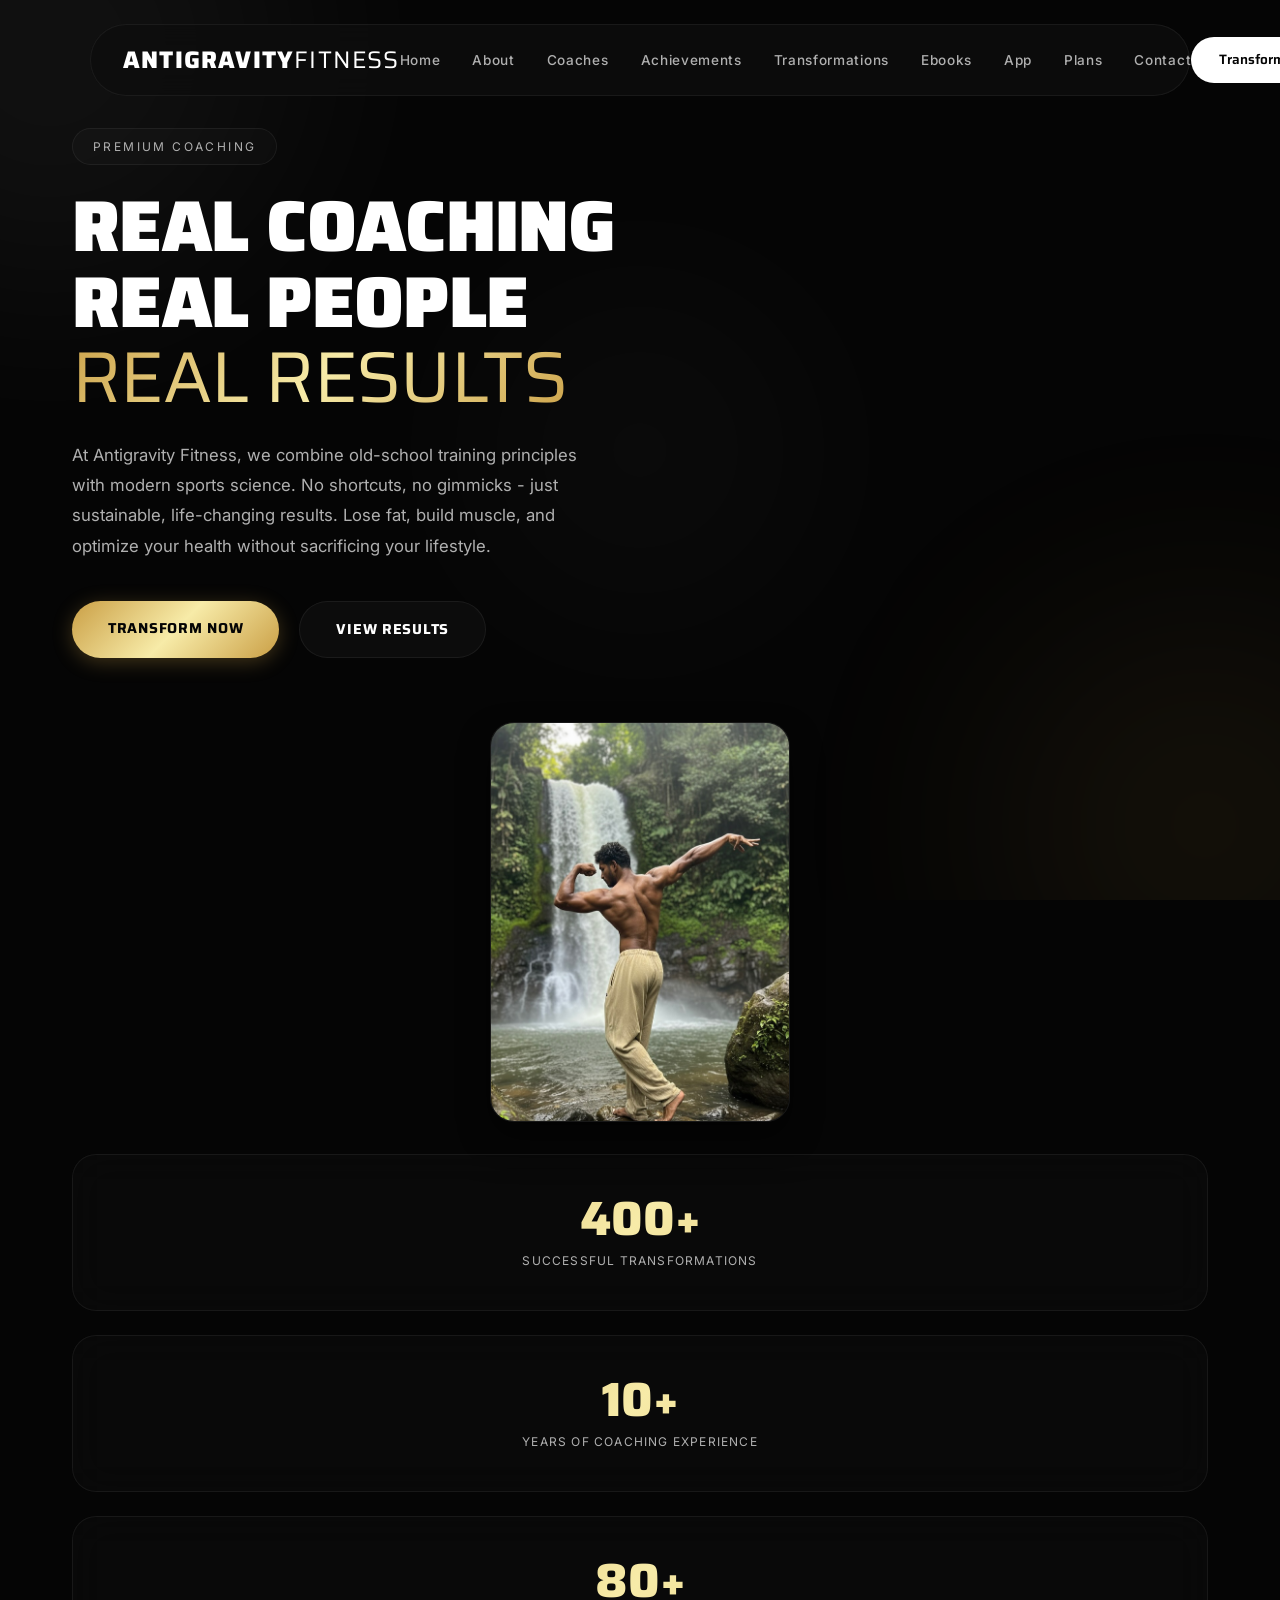
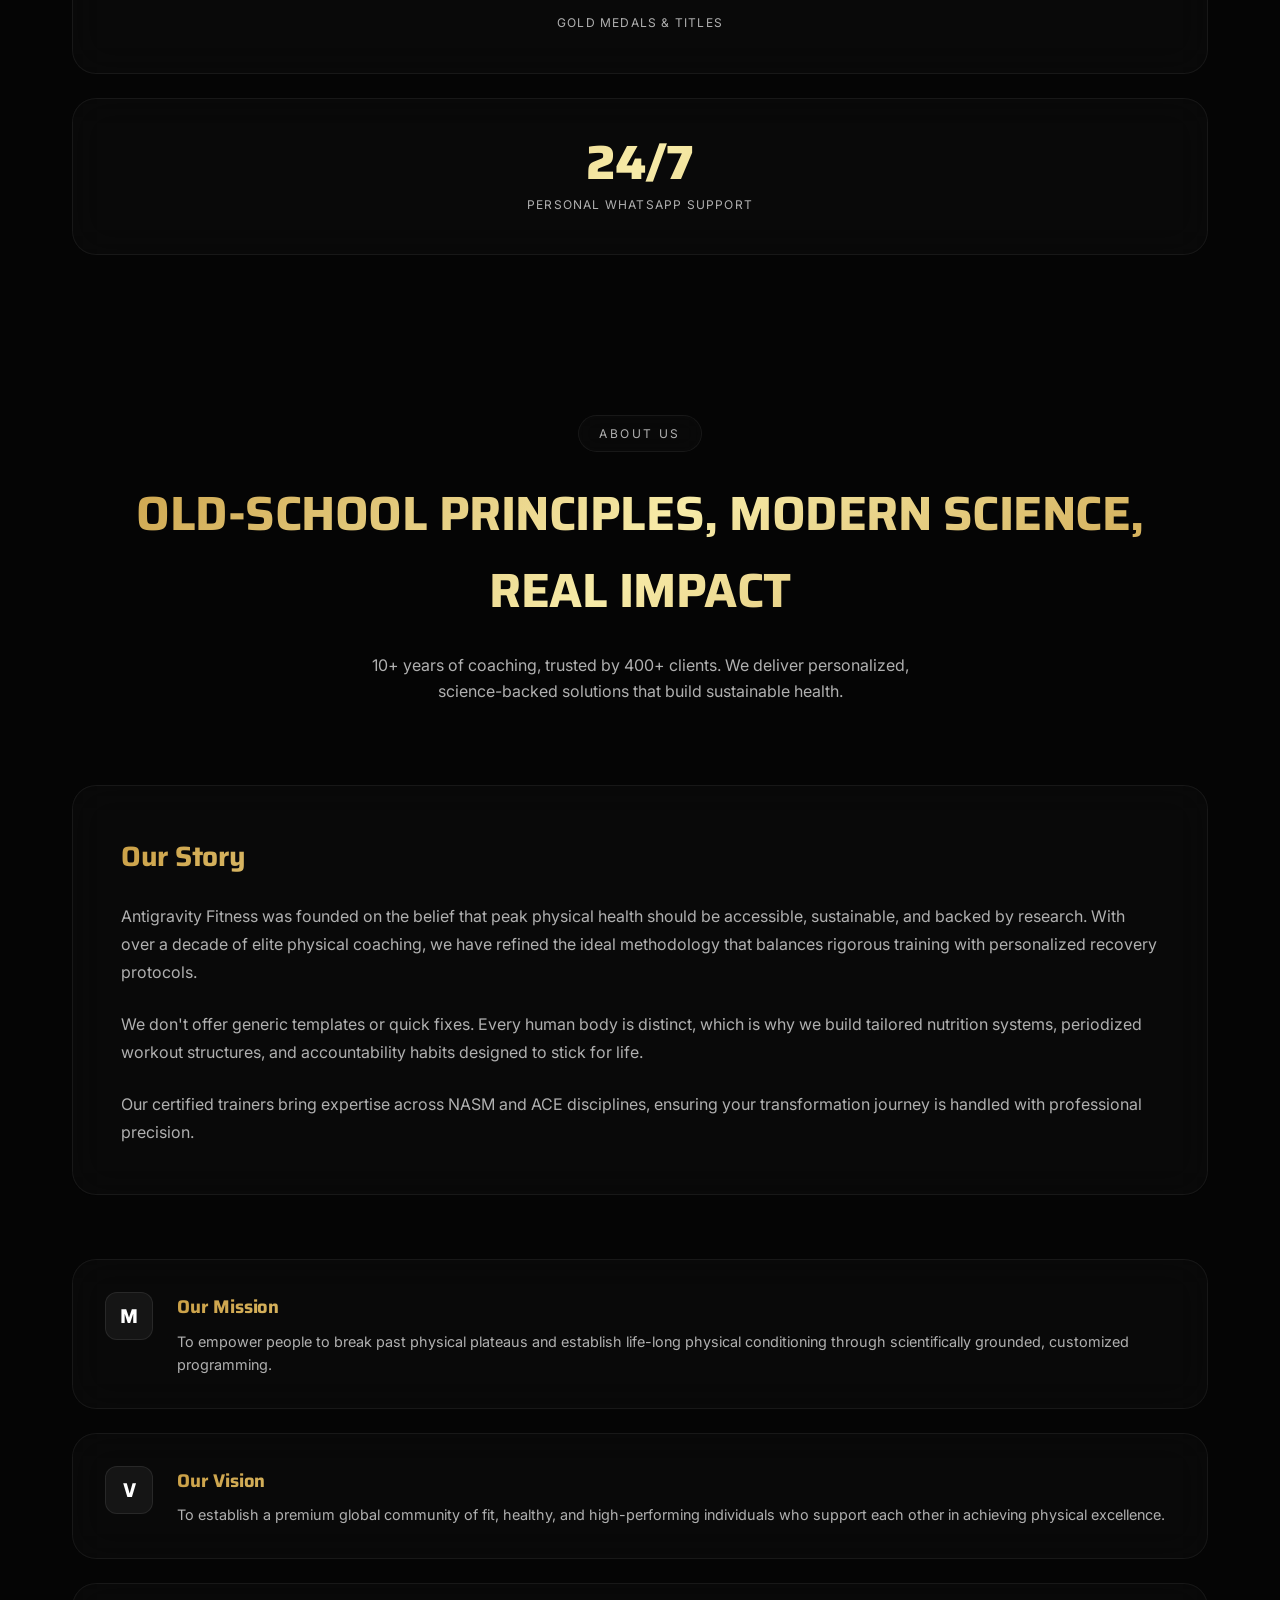
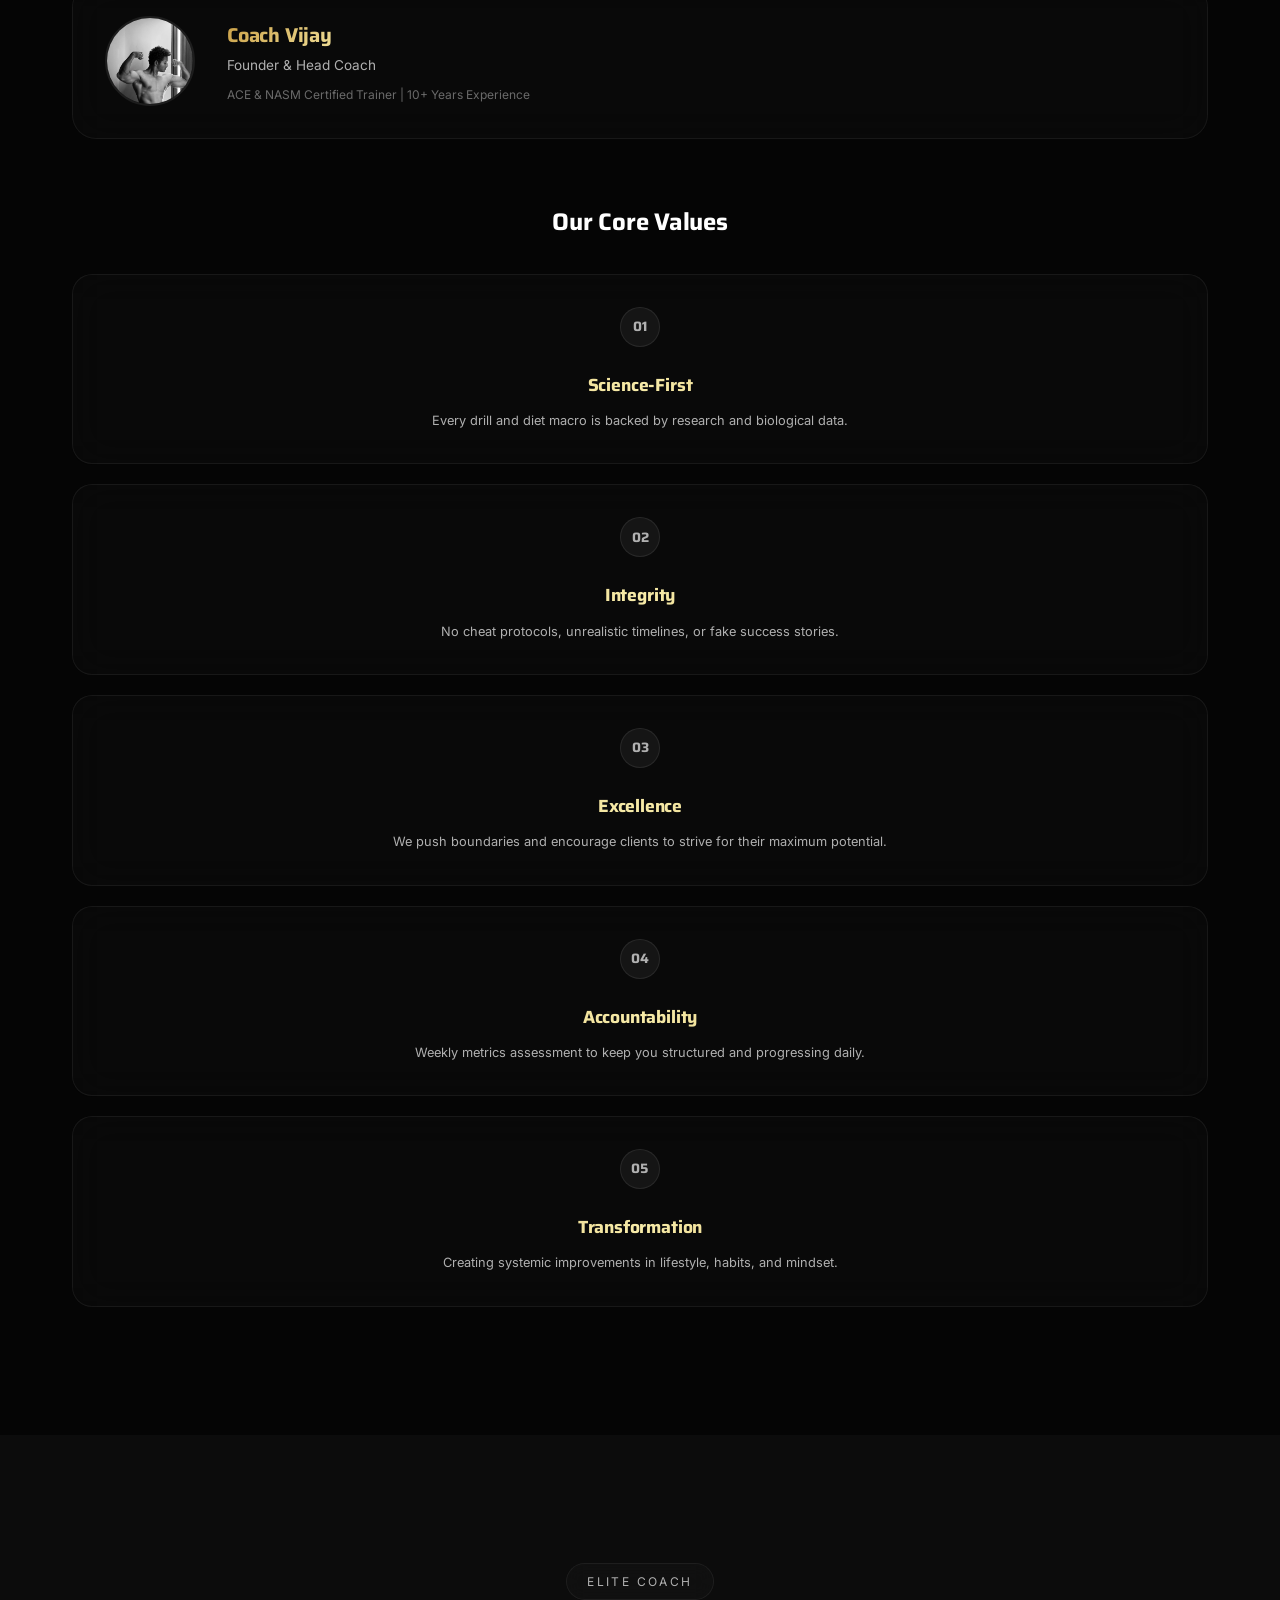
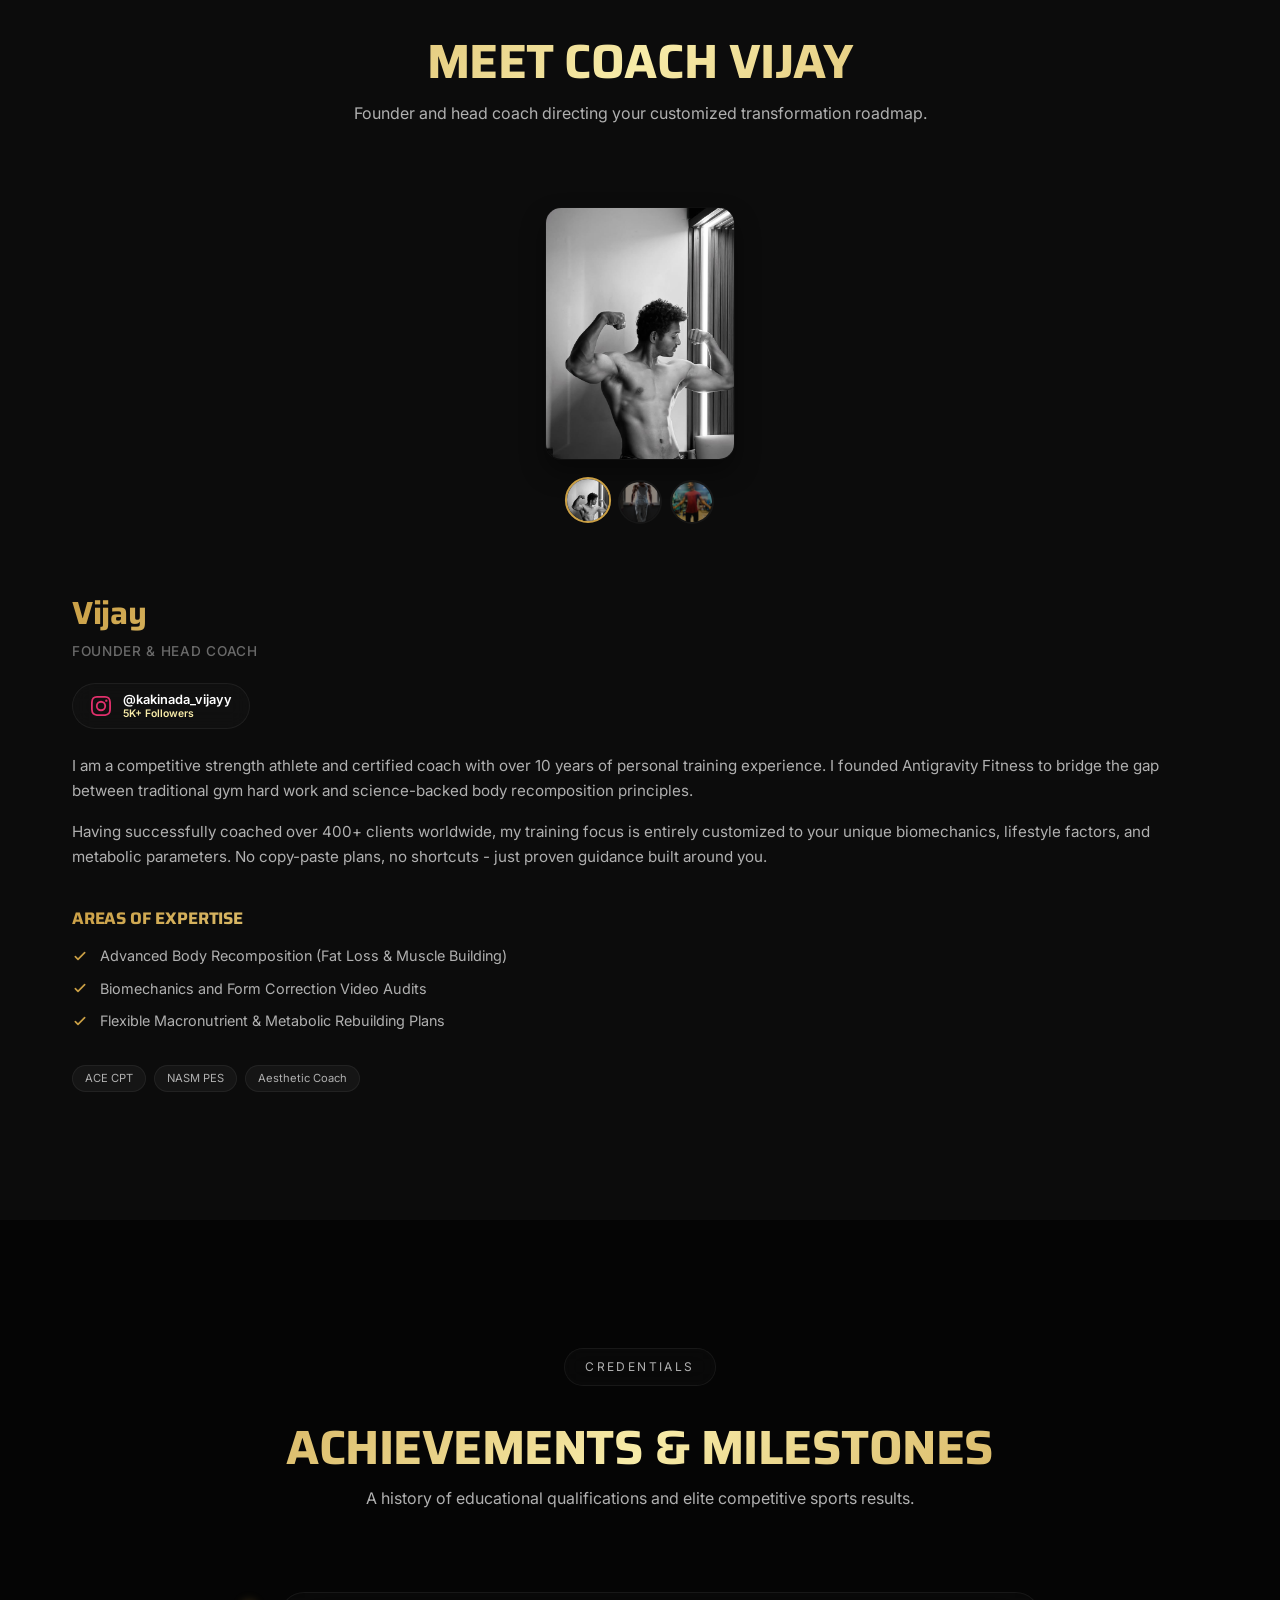
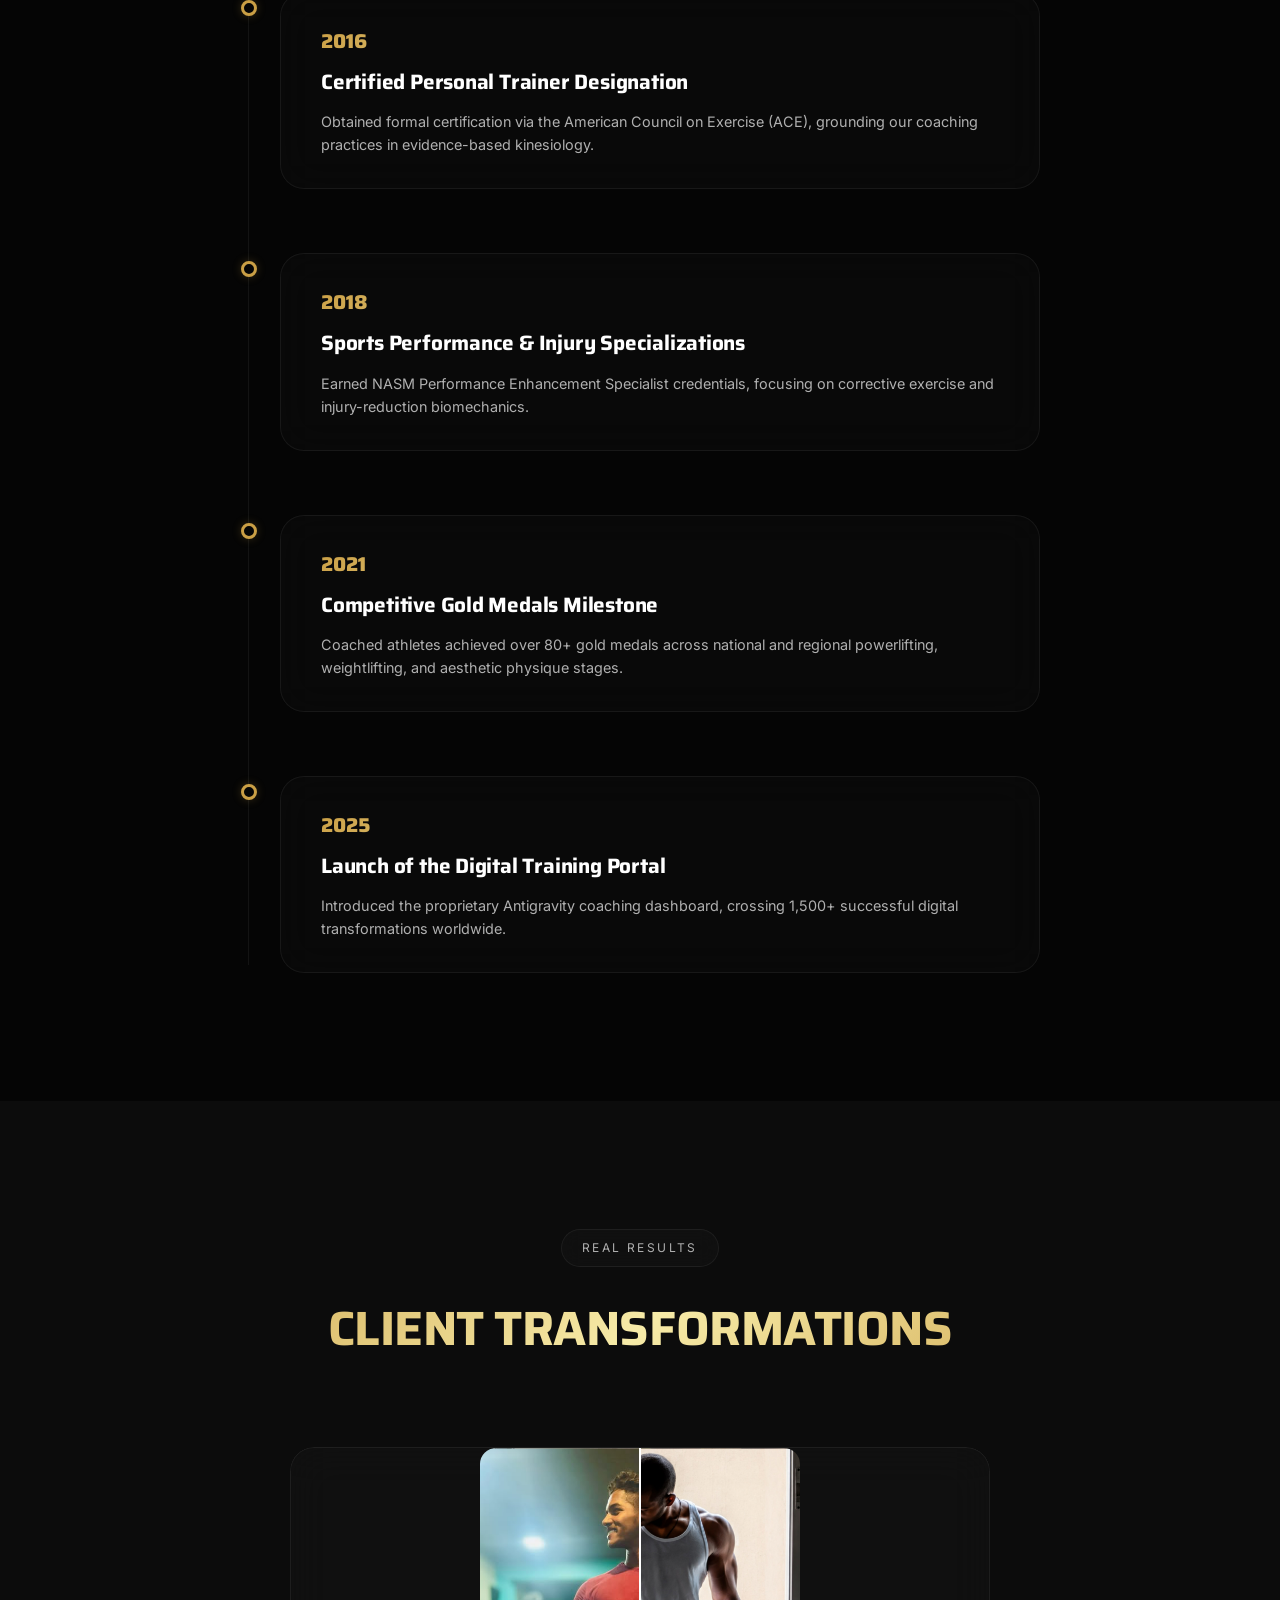
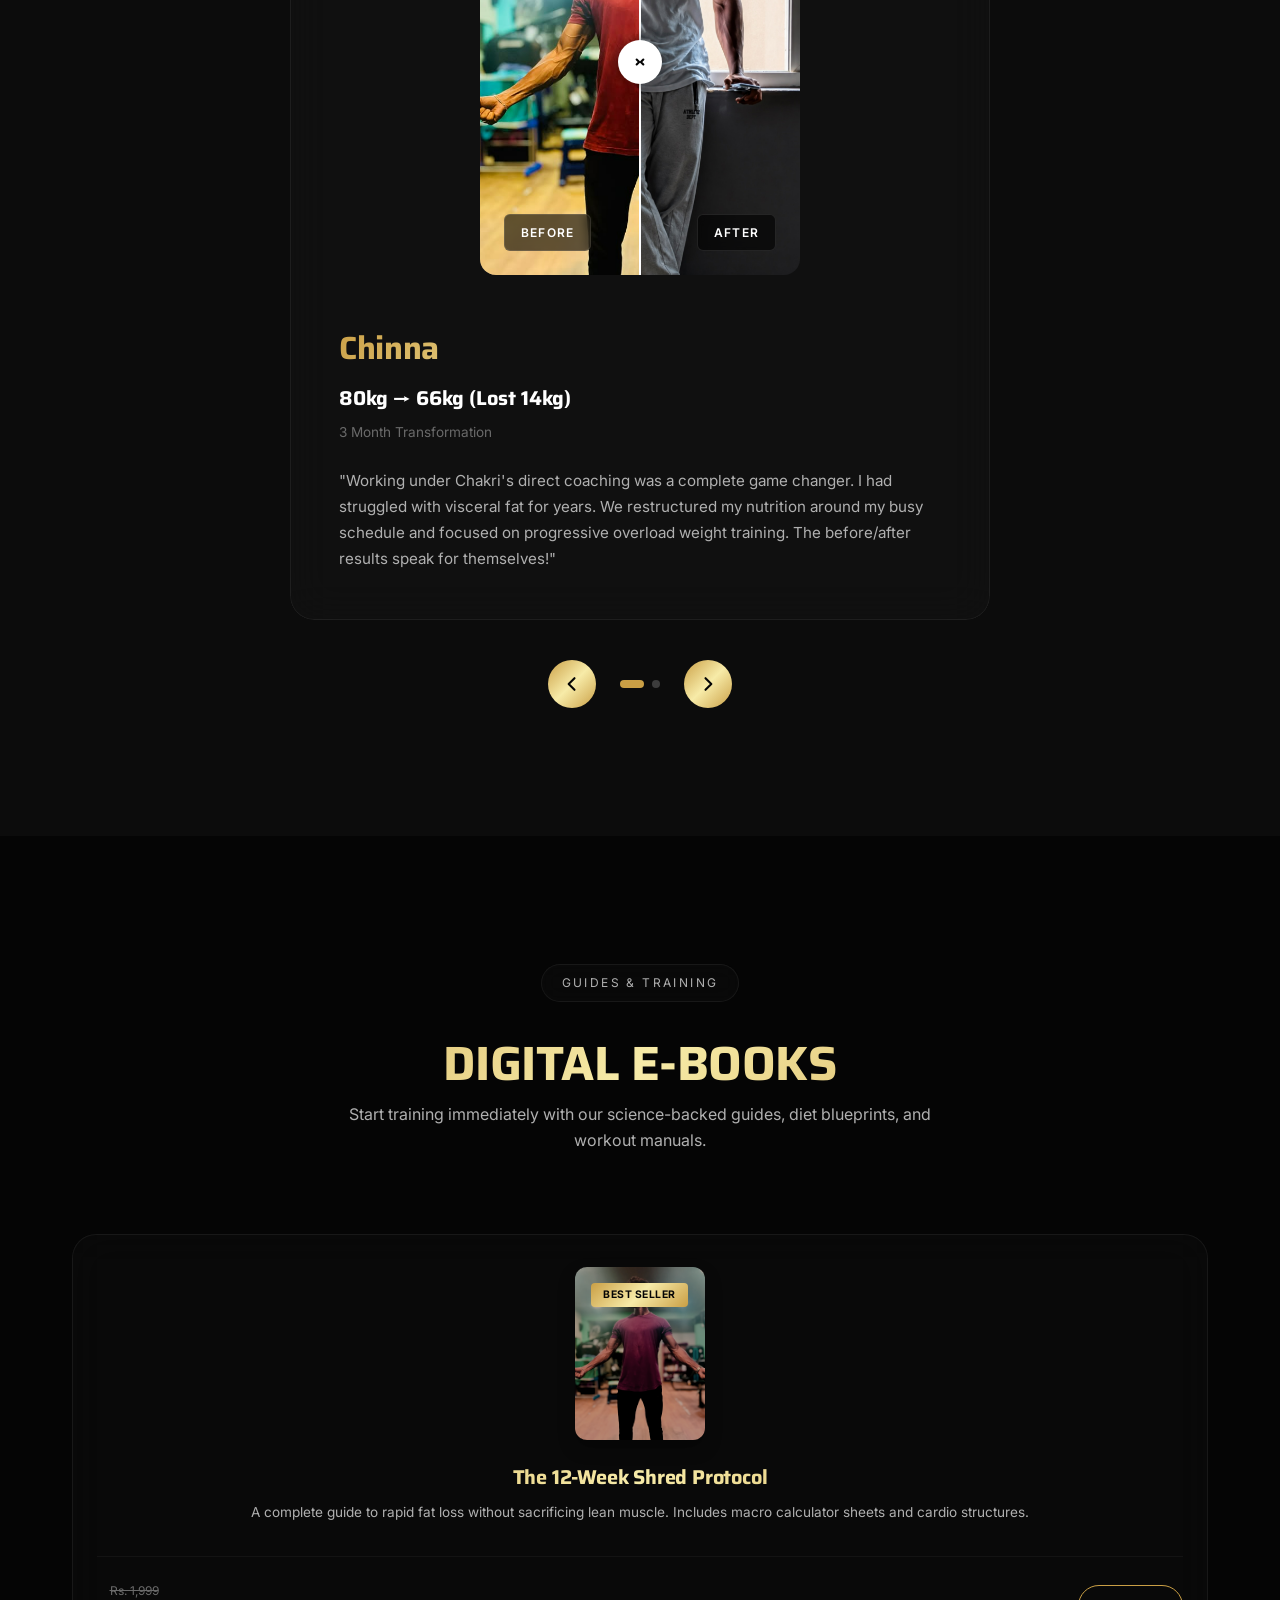
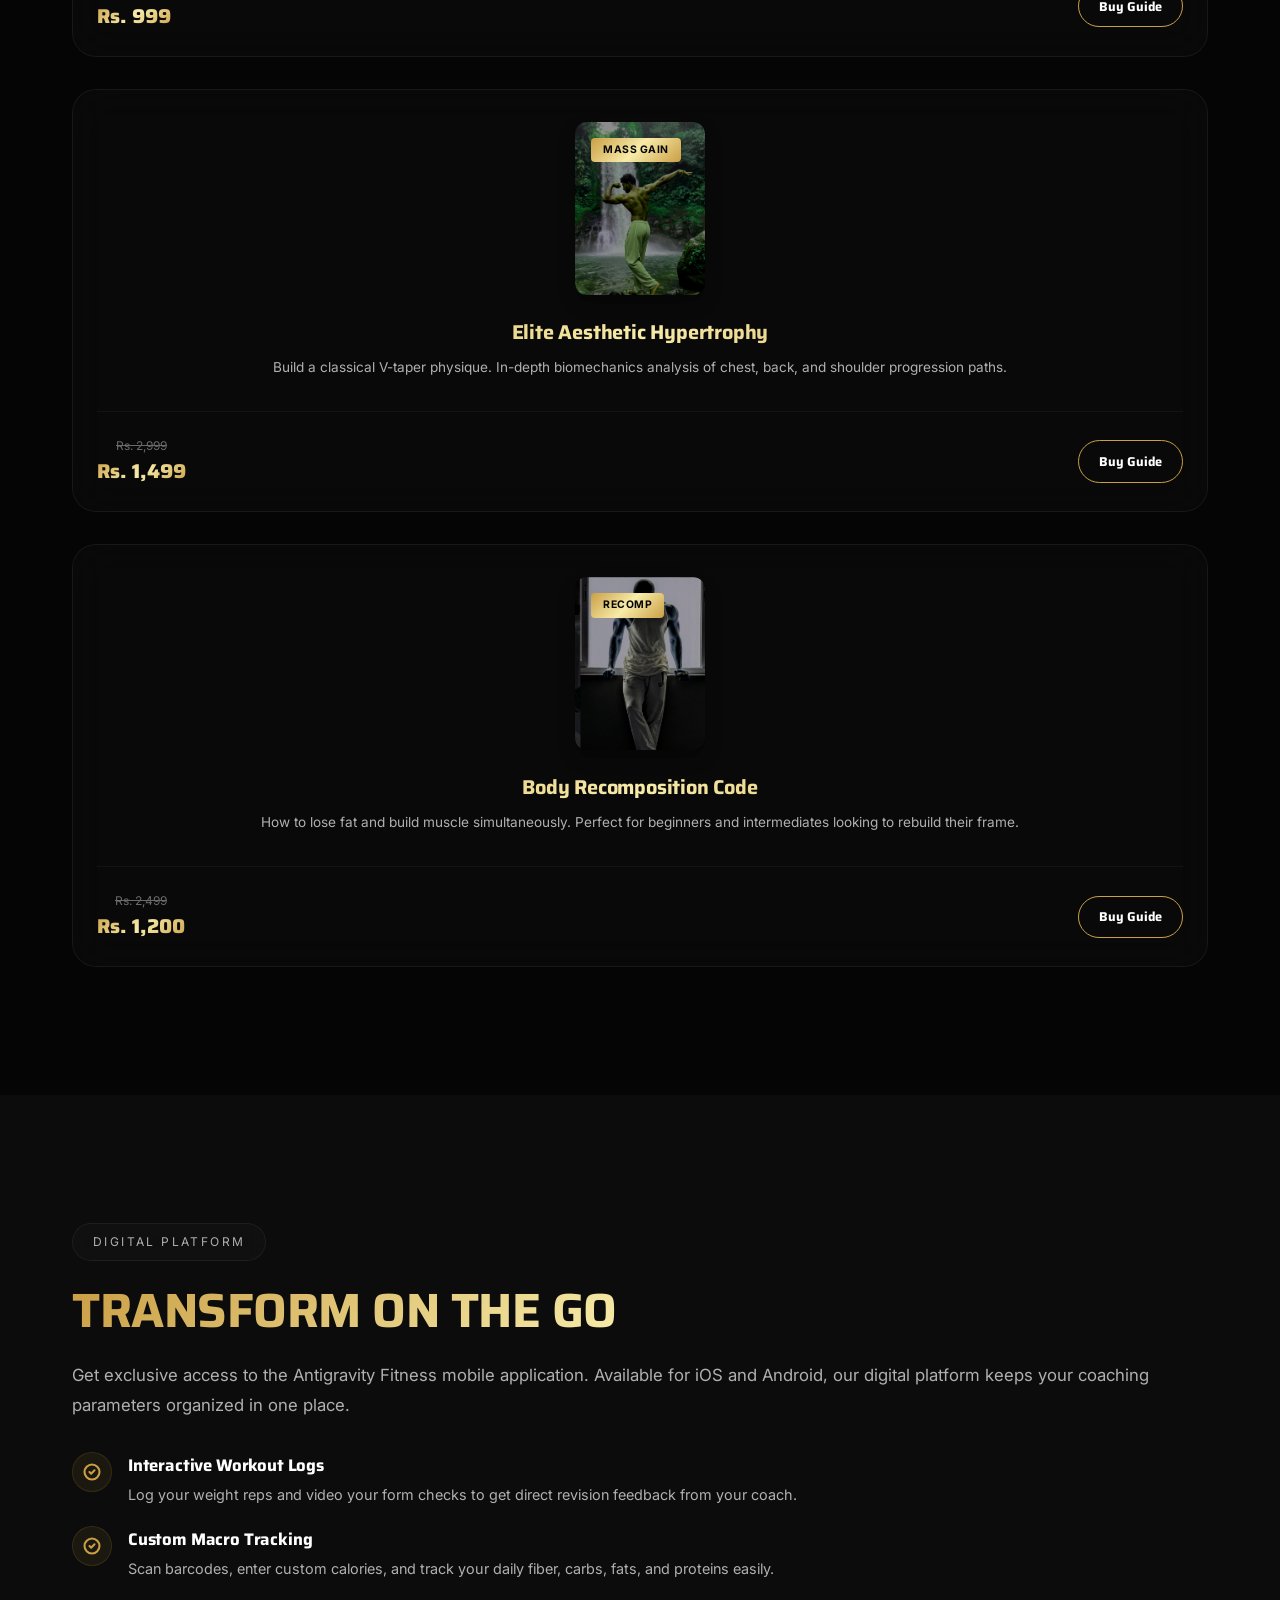
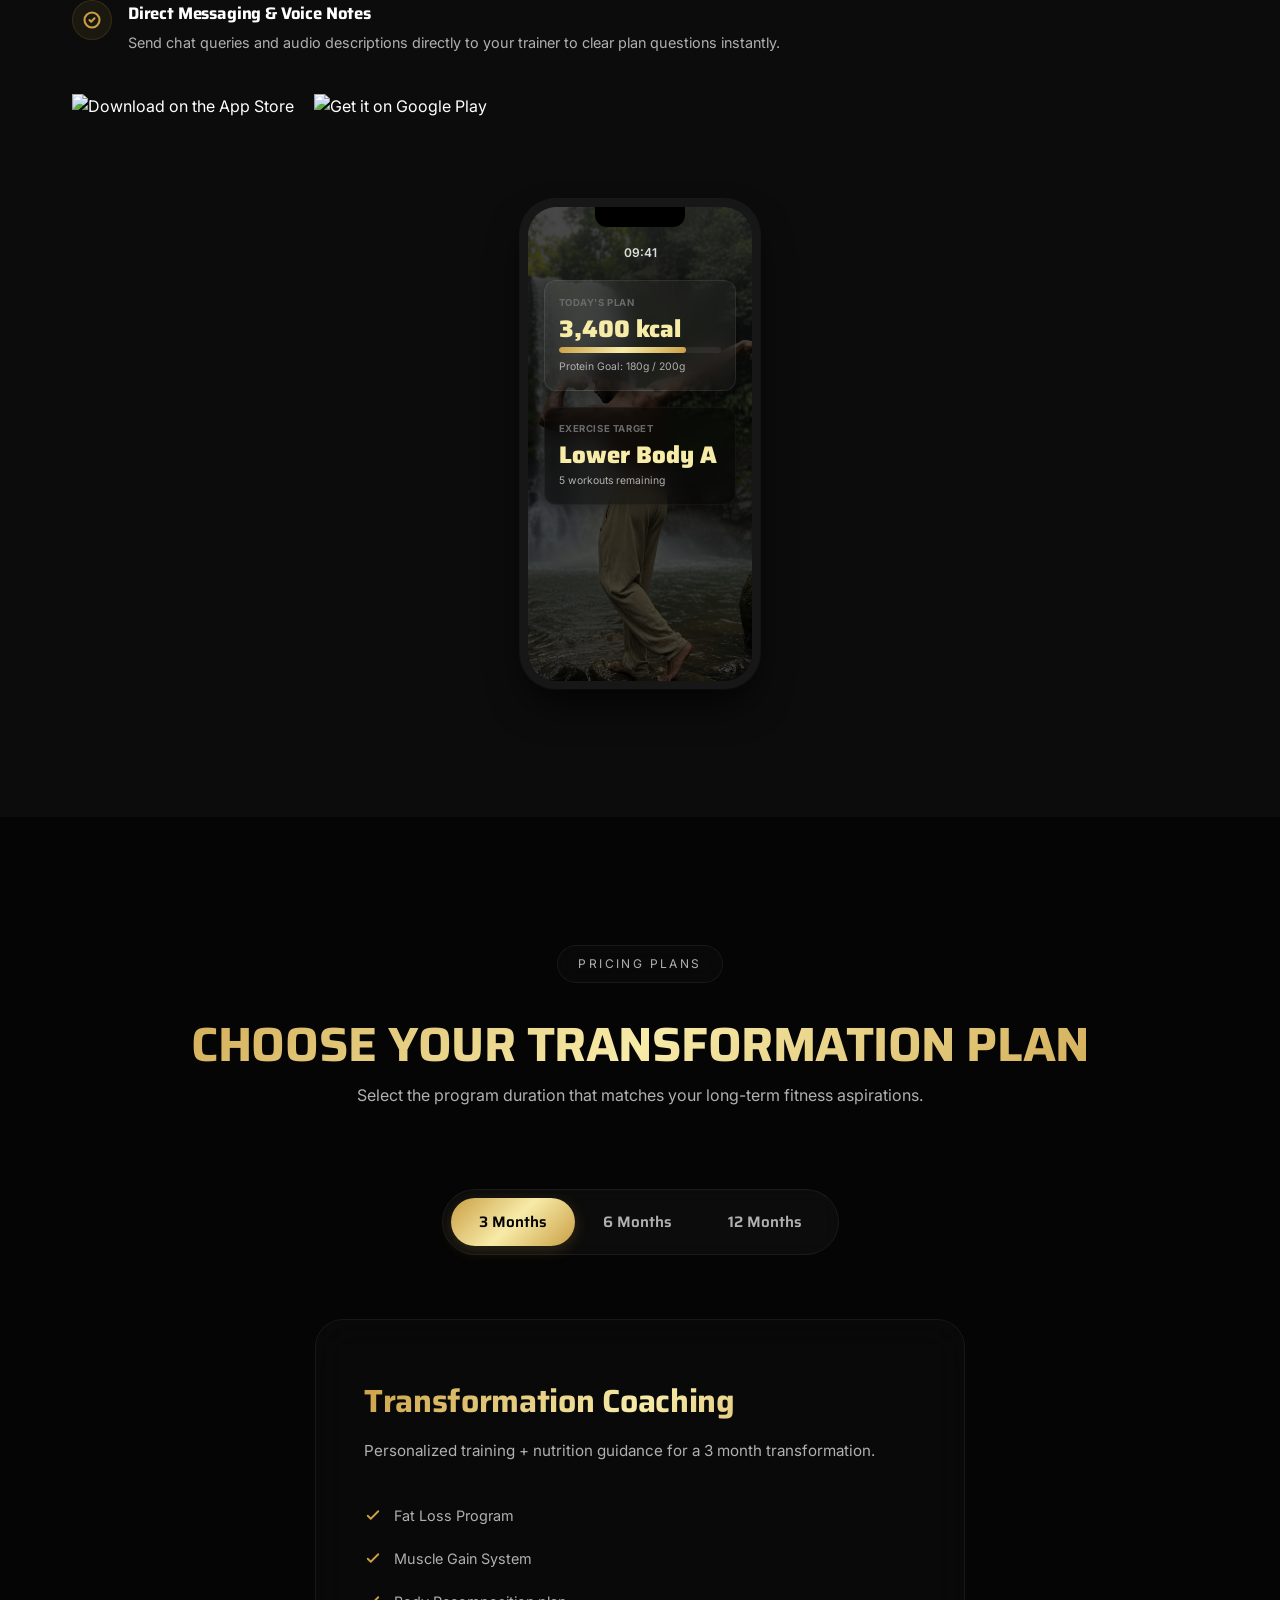
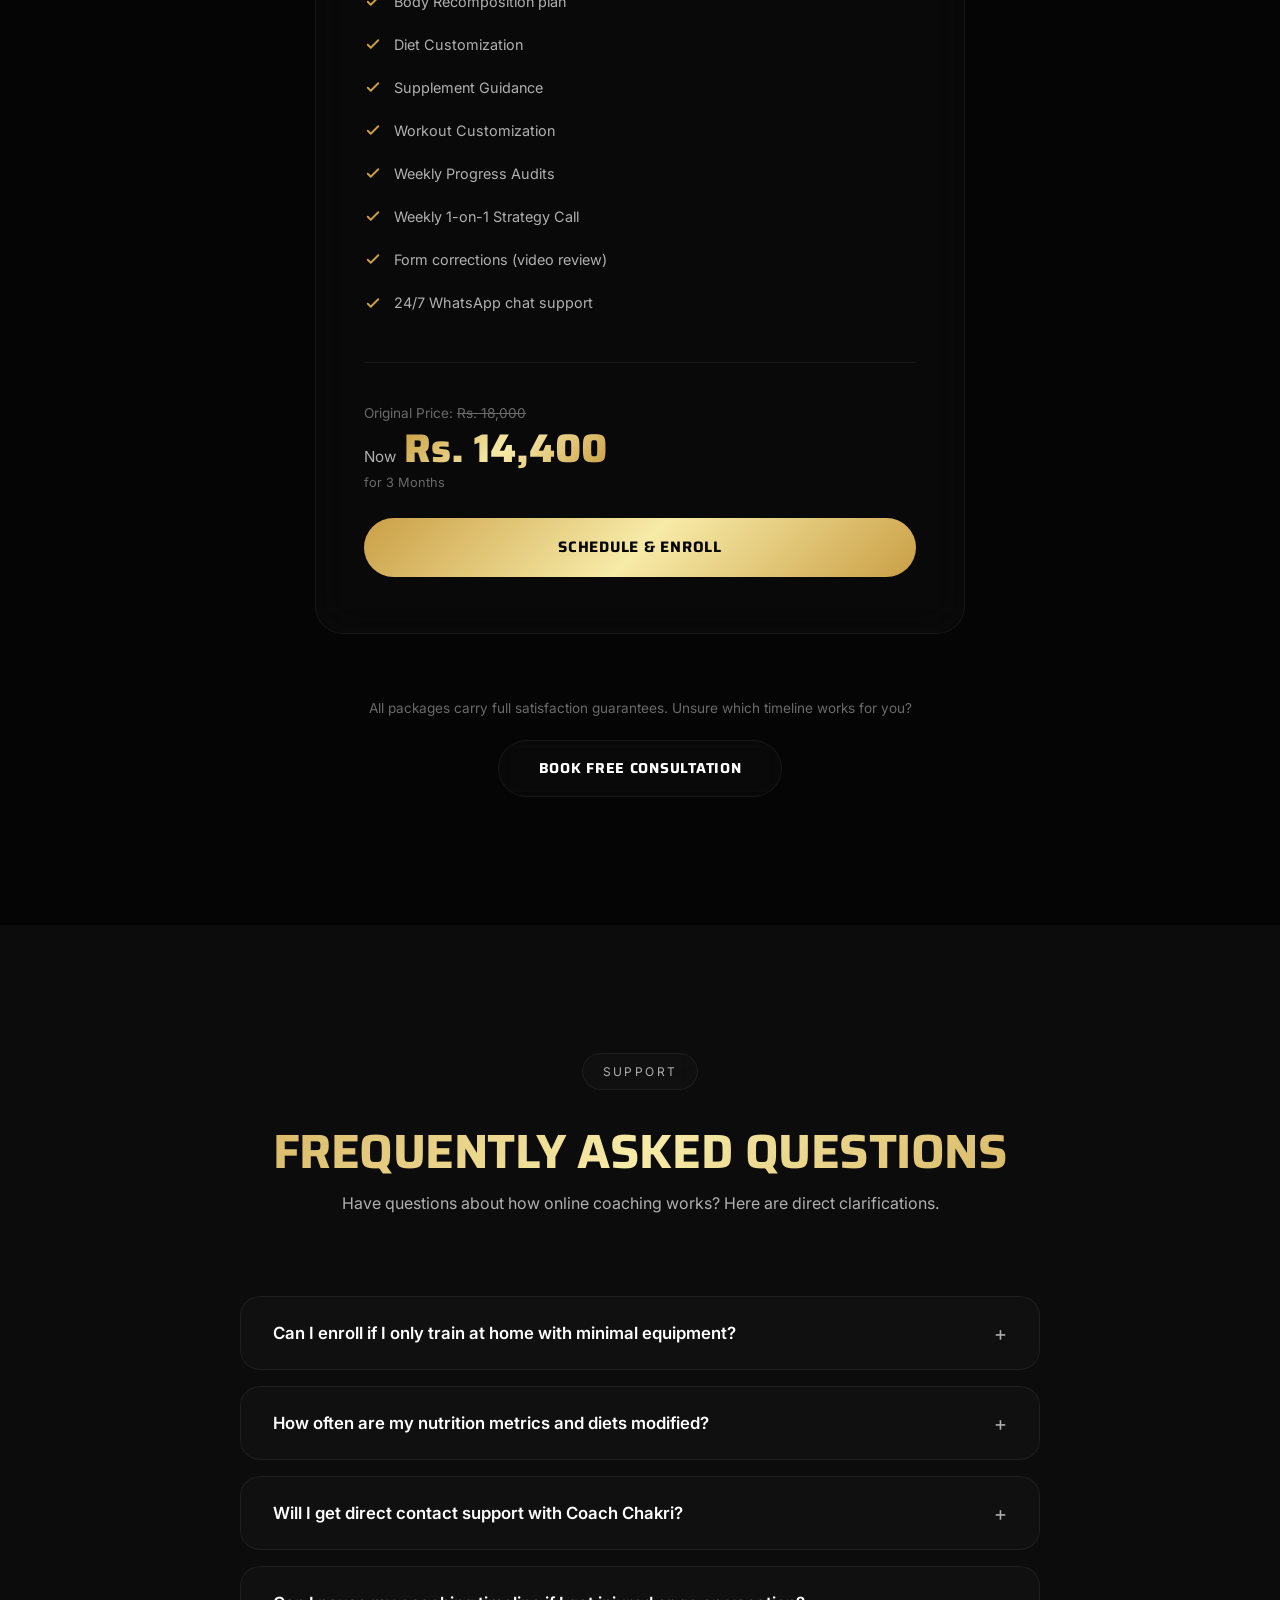
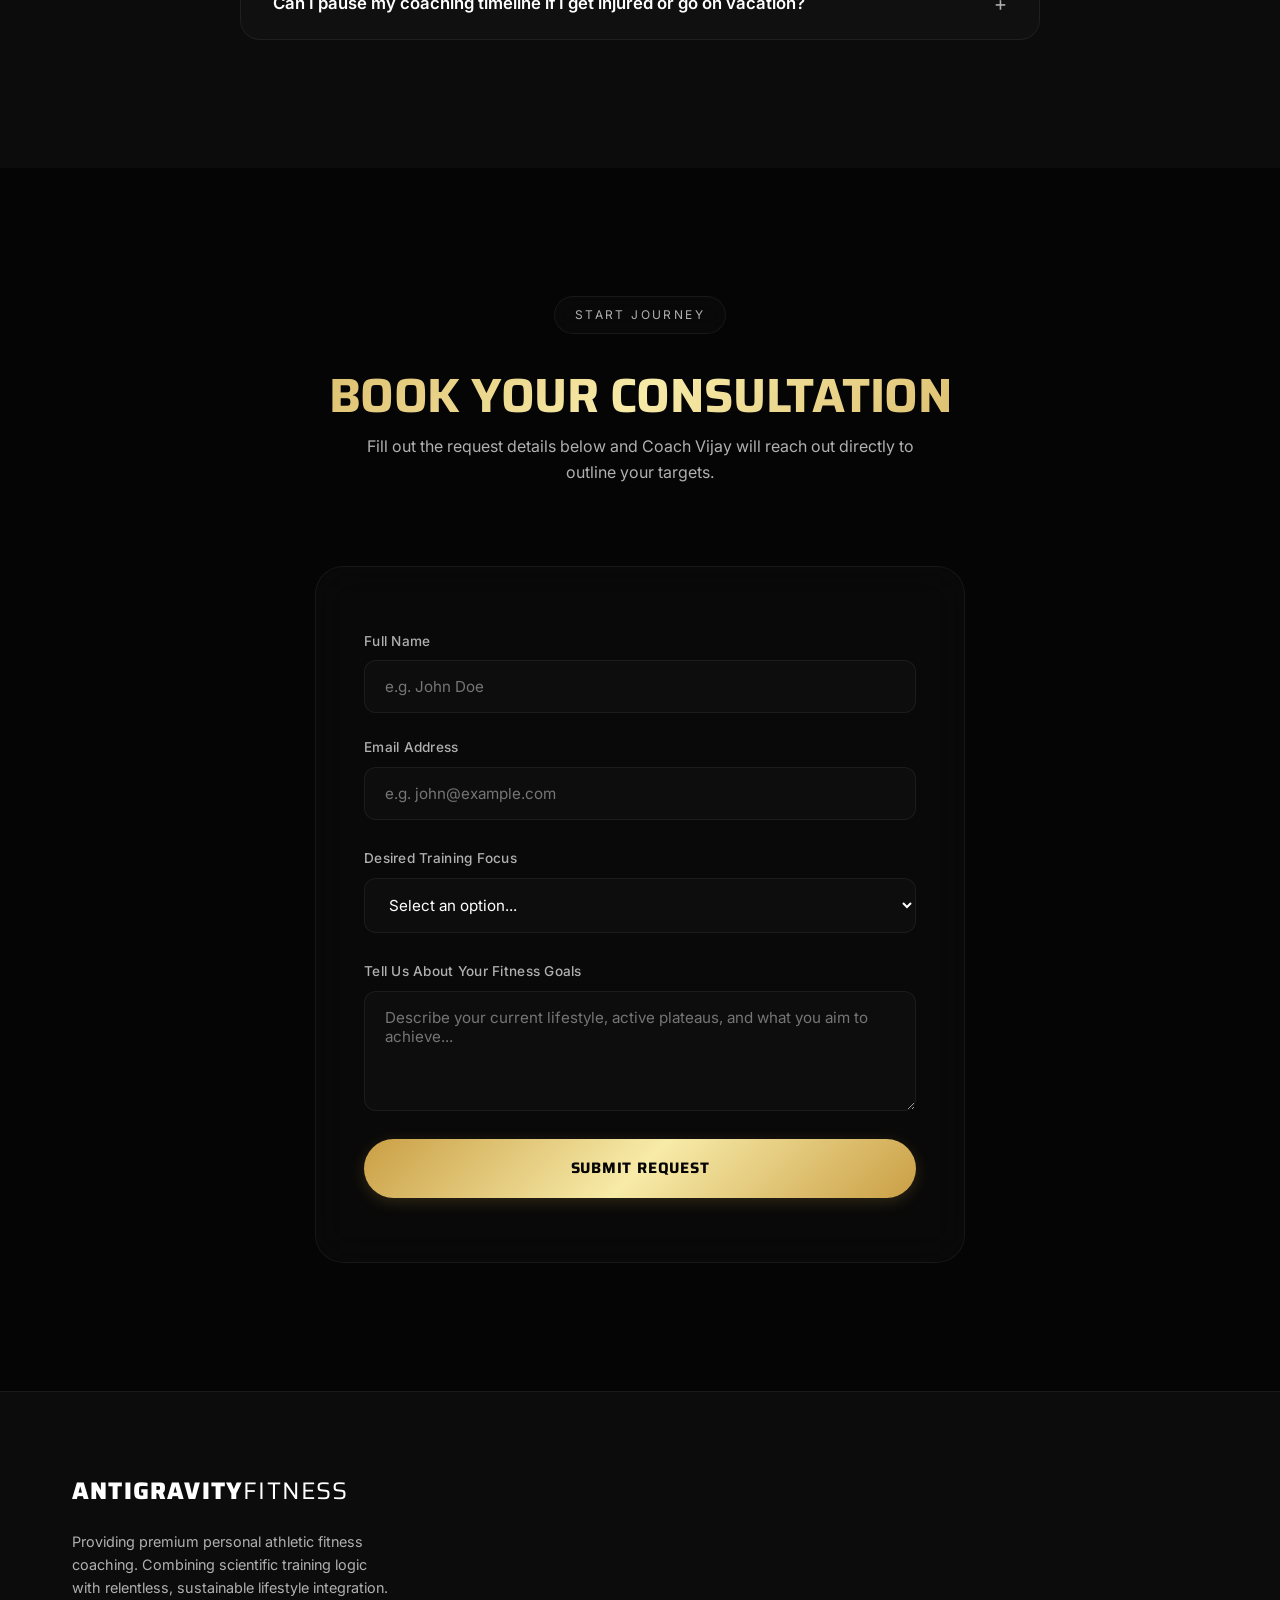
==== index.html @ c7851cc0 "Initial commit - Antigravity Fitness Vijay Personal Edition" ====
<!DOCTYPE html>
<html lang="en">
<head>
  <meta charset="UTF-8">
  <meta name="viewport" content="width=device-width, initial-scale=1.0">
  
  <!-- SEO Meta Tags -->
  <title>Antigravity Fitness | Elite Personal Coaching & Transformations</title>
  <meta name="description" content="Premium, science-backed personal fitness coaching. Get custom workouts, customized diets, and guaranteed results with certified expert coaches.">
  <meta name="keywords" content="fitness coach, online training, workout plan, nutrition plan, fat loss, muscle gain, body recomposition, personal trainer">
  <meta name="author" content="Antigravity Fitness">
  <meta name="robots" content="index, follow">
  
  <!-- CSS Stylesheet -->
  <link rel="stylesheet" href="styles.css">
</head>
<body>

  <!-- Floating Background Decorative Gradients -->
  <div class="fixed-background">
    <div class="glow-circle glow-1"></div>
    <div class="glow-circle glow-2"></div>
    <div class="glow-circle glow-3"></div>
  </div>

  <!-- Glassmorphic Floating Header Navigation -->
  <header>
    <nav class="header-nav">
      <a href="#" class="logo">ANTIGRAVITY<span>FITNESS</span></a>
      <ul class="nav-links">
        <li><a href="#home">Home</a></li>
        <li><a href="#about">About</a></li>
        <li><a href="#coaches">Coaches</a></li>
        <li><a href="#achievements">Achievements</a></li>
        <li><a href="#transformations">Transformations</a></li>
        <li><a href="#ebooks">Ebooks</a></li>
        <li><a href="#app">App</a></li>
        <li><a href="#plans">Plans</a></li>
        <li><a href="#contact">Contact</a></li>
      </ul>
      <a href="#plans" class="btn-nav-cta">Transform Now</a>
      
      <!-- Hamburger Menu for Mobile -->
      <button class="mobile-menu-toggle" aria-label="Open Navigation">
        <svg fill="none" stroke="currentColor" stroke-width="2.5" viewBox="0 0 24 24" width="28" height="28" xmlns="http://www.w3.org/2000/svg">
          <path stroke-linecap="round" stroke-linejoin="round" d="M4 6h16M4 12h16M4 18h16"></path>
        </svg>
      </button>
    </nav>
  </header>

  <!-- Mobile Slide-out Nav Panel -->
  <div class="mobile-nav-panel">
    <div class="mobile-nav-content">
      <button class="mobile-nav-close" aria-label="Close Navigation" style="position: absolute; top: 1.5rem; right: 1.5rem; background: none; border: none; color: white; cursor: pointer;">
        <svg fill="none" stroke="currentColor" stroke-width="2.5" viewBox="0 0 24 24" width="28" height="28" xmlns="http://www.w3.org/2000/svg">
          <path stroke-linecap="round" stroke-linejoin="round" d="M6 18L18 6M6 6l12 12"></path>
        </svg>
      </button>
      <ul class="mobile-nav-links">
        <li><a href="#home">Home</a></li>
        <li><a href="#about">About</a></li>
        <li><a href="#coaches">Coaches</a></li>
        <li><a href="#achievements">Achievements</a></li>
        <li><a href="#transformations">Transformations</a></li>
        <li><a href="#ebooks">Ebooks</a></li>
        <li><a href="#app">App</a></li>
        <li><a href="#plans">Plans</a></li>
        <li><a href="#contact">Contact</a></li>
      </ul>
      <a href="#plans" class="btn-nav-cta" style="margin-top: 2rem; text-align: center;">Transform Now</a>
    </div>
  </div>

  <!-- Hero Section -->
  <section id="home" class="hero-section">
    <div class="container hero-grid">
      <div class="hero-content">
        <span class="section-tag">Premium Coaching</span>
        <h1 class="hero-title">Real Coaching<br>Real People<br><span class="gradient-text">Real Results</span></h1>
        <p class="hero-desc">
          At Antigravity Fitness, we combine old-school training principles with modern sports science. 
          No shortcuts, no gimmicks - just sustainable, life-changing results. 
          Lose fat, build muscle, and optimize your health without sacrificing your lifestyle.
        </p>
        <div class="hero-actions">
          <a href="#plans" class="btn-primary">Transform Now</a>
          <a href="#transformations" class="btn-secondary">View Results</a>
        </div>
      </div>
      <div class="hero-image-wrapper">
        <div class="hero-card">
          <img src="images/hero.png" alt="Antigravity Fitness Premium Silhouette Display">
        </div>
      </div>
    </div>
  </section>

  <!-- Interactive Stats Counter Bar -->
  <section class="section-padding" style="padding-top: 2rem; padding-bottom: 2rem;">
    <div class="container stats-grid">
      <div class="stat-card">
        <div class="stat-number gradient-text" data-target="400" data-suffix="+">0</div>
        <div class="stat-label">Successful Transformations</div>
      </div>
      <div class="stat-card">
        <div class="stat-number gradient-text" data-target="10" data-suffix="+">0</div>
        <div class="stat-label">Years of Coaching Experience</div>
      </div>
      <div class="stat-card">
        <div class="stat-number gradient-text" data-target="80" data-suffix="+">0</div>
        <div class="stat-label">Gold Medals & Titles</div>
      </div>
      <div class="stat-card">
        <div class="stat-number gradient-text" data-target="24" data-suffix="/7">0</div>
        <div class="stat-label">Personal WhatsApp Support</div>
      </div>
    </div>
  </section>

  <!-- About Section -->
  <section id="about" class="section-padding">
    <div class="container">
      <div class="section-header">
        <span class="section-tag">About Us</span>
        <h2 class="gradient-text" style="font-size: clamp(2rem, 4vw, 3rem); margin-bottom: 1.5rem; text-transform: uppercase;">Old-School Principles, Modern Science, Real Impact</h2>
        <p style="max-width: 600px; margin: 0 auto; color: var(--text-secondary);">10+ years of coaching, trusted by 400+ clients. We deliver personalized, science-backed solutions that build sustainable health.</p>
      </div>

      <div class="about-grid">
        <div class="about-text-card">
          <h3 class="gradient-text">Our Story</h3>
          <p>
            Antigravity Fitness was founded on the belief that peak physical health should be accessible, sustainable, and backed by research. With over a decade of elite physical coaching, we have refined the ideal methodology that balances rigorous training with personalized recovery protocols.
          </p>
          <p>
            We don't offer generic templates or quick fixes. Every human body is distinct, which is why we build tailored nutrition systems, periodized workout structures, and accountability habits designed to stick for life.
          </p>
          <p>
            Our certified trainers bring expertise across NASM and ACE disciplines, ensuring your transformation journey is handled with professional precision.
          </p>
        </div>
        
        <div class="about-right">
          <div class="about-sub-card">
            <div class="about-icon-box">M</div>
            <div>
              <h4 class="gradient-text">Our Mission</h4>
              <p>To empower people to break past physical plateaus and establish life-long physical conditioning through scientifically grounded, customized programming.</p>
            </div>
          </div>
          
          <div class="about-sub-card">
            <div class="about-icon-box">V</div>
            <div>
              <h4 class="gradient-text">Our Vision</h4>
              <p>To establish a premium global community of fit, healthy, and high-performing individuals who support each other in achieving physical excellence.</p>
            </div>
          </div>
          
          <div class="coach-card">
            <div class="coach-img">
              <img src="images/coach/coach1.png" alt="Head Coach Profile">
            </div>
            <div>
              <h4 class="gradient-text">Coach Vijay</h4>
              <div class="coach-title">Founder &amp; Head Coach</div>
              <div class="coach-stats">ACE &amp; NASM Certified Trainer | 10+ Years Experience</div>
            </div>
          </div>
        </div>
      </div>

      <!-- Core Values -->
      <h3 class="values-header">Our Core Values</h3>
      <div class="values-grid">
        <div class="value-card">
          <div class="value-num">01</div>
          <h4 class="gradient-text">Science-First</h4>
          <p>Every drill and diet macro is backed by research and biological data.</p>
        </div>
        <div class="value-card">
          <div class="value-num">02</div>
          <h4 class="gradient-text">Integrity</h4>
          <p>No cheat protocols, unrealistic timelines, or fake success stories.</p>
        </div>
        <div class="value-card">
          <div class="value-num">03</div>
          <h4 class="gradient-text">Excellence</h4>
          <p>We push boundaries and encourage clients to strive for their maximum potential.</p>
        </div>
        <div class="value-card">
          <div class="value-num">04</div>
          <h4 class="gradient-text">Accountability</h4>
          <p>Weekly metrics assessment to keep you structured and progressing daily.</p>
        </div>
        <div class="value-card">
          <div class="value-num">05</div>
          <h4 class="gradient-text">Transformation</h4>
          <p>Creating systemic improvements in lifestyle, habits, and mindset.</p>
        </div>
      </div>
    </div>
  </section>

  <!-- Meet Coach Vijay Section -->
  <section id="coaches" class="section-padding" style="background: var(--bg-secondary);">
    <div class="container">
      <div class="section-header">
        <span class="section-tag">Elite Coach</span>
        <h2 class="gradient-text" style="font-size: clamp(2rem, 4vw, 3rem); text-transform: uppercase;">Meet Coach Vijay</h2>
        <p style="max-width: 600px; margin: 0 auto; color: var(--text-secondary);">Founder and head coach directing your customized transformation roadmap.</p>
      </div>

      <div class="coach-profile-container">
        <!-- Profile Photo Card on Left -->
        <div class="coach-profile-left">
          <div class="coach-main-card">
            <img src="images/coach/coach1.png" alt="Coach Vijay" id="coach-active-img" style="transition: opacity 0.2s ease;">
          </div>
          <!-- Tiny Thumbnails to Swap Photo -->
          <div class="coach-thumbnails">
            <button class="thumb-btn active" data-img="images/coach/coach1.png" aria-label="View Pose 1">
              <img src="images/coach/coach1.png" alt="Pose 1 Thumbnail">
            </button>
            <button class="thumb-btn" data-img="images/coach/coach2.png" aria-label="View Pose 2">
              <img src="images/coach/coach2.png" alt="Pose 2 Thumbnail">
            </button>
            <button class="thumb-btn" data-img="images/coach/coach3.png" aria-label="View Pose 3">
              <img src="images/coach/coach3.png" alt="Pose 3 Thumbnail">
            </button>
          </div>
        </div>

        <!-- Bio Content on Right -->
        <div class="coach-profile-info">
          <h3 class="gradient-text">Vijay</h3>
          <div class="coach-profile-role">Founder &amp; Head Coach</div>
          
          <!-- Instagram Connect Badge -->
          <a href="https://www.instagram.com/kakinada_vijayy/" target="_blank" rel="noopener noreferrer" class="insta-badge-link">
            <div class="insta-glass-badge">
              <svg fill="currentColor" viewBox="0 0 24 24" width="20" height="20" xmlns="http://www.w3.org/2000/svg">
                <path d="M12 2.163c3.204 0 3.584.012 4.85.07 3.252.148 4.771 1.691 4.919 4.919.058 1.265.069 1.645.069 4.849 0 3.205-.012 3.584-.069 4.849-.149 3.225-1.664 4.771-4.919 4.919-1.266.058-1.644.07-4.85.07-3.204 0-3.584-.012-4.849-.07-3.26-.149-4.771-1.699-4.919-4.92-.058-1.265-.07-1.644-.07-4.849 0-3.204.013-3.583.07-4.849.149-3.227 1.664-4.771 4.919-4.919 1.266-.057 1.645-.069 4.849-.069zM12 0C8.741 0 8.333.014 7.053.072 2.695.272.273 2.69.073 7.051.014 8.333 0 8.741 0 12c0 3.259.014 3.668.072 4.948.2 4.358 2.618 6.78 6.98 6.98 1.281.058 1.689.072 4.948.072 3.259 0 3.668-.014 4.948-.072 4.354-.2 6.782-2.618 6.979-6.98.059-1.28.073-1.689.073-4.948 0-3.259-.014-3.667-.072-4.947-.196-4.354-2.617-6.78-6.979-6.98C15.668.014 15.259 0 12 0zm0 5.838a6.162 6.162 0 100 12.324 6.162 6.162 0 000-12.324zM12 16a4 4 0 110-8 4 4 0 010 8zm6.406-11.845a1.44 1.44 0 100 2.881 1.44 1.44 0 000-2.881z"/>
              </svg>
              <div class="badge-text">
                <span class="handle">@kakinada_vijayy</span>
                <span class="stats">5K+ Followers</span>
              </div>
            </div>
          </a>

          <p class="coach-profile-bio">
            I am a competitive strength athlete and certified coach with over 10 years of personal training experience. 
            I founded Antigravity Fitness to bridge the gap between traditional gym hard work and science-backed body recomposition principles.
          </p>
          <p class="coach-profile-bio">
            Having successfully coached over 400+ clients worldwide, my training focus is entirely customized to your unique biomechanics, lifestyle factors, and metabolic parameters. 
            No copy-paste plans, no shortcuts - just proven guidance built around you.
          </p>
          
          <div class="coach-expertise">
            <h4 class="gradient-text">Areas of Expertise</h4>
            <ul class="expertise-list">
              <li>
                <svg fill="none" stroke="currentColor" stroke-width="2.5" viewBox="0 0 24 24" xmlns="http://www.w3.org/2000/svg" width="16" height="16">
                  <path stroke-linecap="round" stroke-linejoin="round" d="M5 13l4 4L19 7"></path>
                </svg>
                Advanced Body Recomposition (Fat Loss &amp; Muscle Building)
              </li>
              <li>
                <svg fill="none" stroke="currentColor" stroke-width="2.5" viewBox="0 0 24 24" xmlns="http://www.w3.org/2000/svg" width="16" height="16">
                  <path stroke-linecap="round" stroke-linejoin="round" d="M5 13l4 4L19 7"></path>
                </svg>
                Biomechanics and Form Correction Video Audits
              </li>
              <li>
                <svg fill="none" stroke="currentColor" stroke-width="2.5" viewBox="0 0 24 24" xmlns="http://www.w3.org/2000/svg" width="16" height="16">
                  <path stroke-linecap="round" stroke-linejoin="round" d="M5 13l4 4L19 7"></path>
                </svg>
                Flexible Macronutrient &amp; Metabolic Rebuilding Plans
              </li>
            </ul>
          </div>

          <div class="coach-profile-tags" style="margin-top: 2rem;">
            <span class="badge">ACE CPT</span>
            <span class="badge">NASM PES</span>
            <span class="badge">Aesthetic Coach</span>
          </div>
        </div>
      </div>
    </div>
  </section>

  <!-- Achievements Timeline Section -->
  <section id="achievements" class="section-padding">
    <div class="container">
      <div class="section-header">
        <span class="section-tag">Credentials</span>
        <h2 class="gradient-text" style="font-size: clamp(2rem, 4vw, 3rem); text-transform: uppercase;">Achievements &amp; Milestones</h2>
        <p style="max-width: 600px; margin: 0 auto; color: var(--text-secondary);">A history of educational qualifications and elite competitive sports results.</p>
      </div>

      <div class="timeline-container">
        <!-- Milestone 1 -->
        <div class="timeline-item">
          <div class="timeline-marker"></div>
          <div class="timeline-content">
            <div class="timeline-date gradient-text">2016</div>
            <h3>Certified Personal Trainer Designation</h3>
            <p>Obtained formal certification via the American Council on Exercise (ACE), grounding our coaching practices in evidence-based kinesiology.</p>
          </div>
        </div>

        <!-- Milestone 2 -->
        <div class="timeline-item">
          <div class="timeline-marker"></div>
          <div class="timeline-content">
            <div class="timeline-date gradient-text">2018</div>
            <h3>Sports Performance &amp; Injury Specializations</h3>
            <p>Earned NASM Performance Enhancement Specialist credentials, focusing on corrective exercise and injury-reduction biomechanics.</p>
          </div>
        </div>

        <!-- Milestone 3 -->
        <div class="timeline-item">
          <div class="timeline-marker"></div>
          <div class="timeline-content">
            <div class="timeline-date gradient-text">2021</div>
            <h3>Competitive Gold Medals Milestone</h3>
            <p>Coached athletes achieved over 80+ gold medals across national and regional powerlifting, weightlifting, and aesthetic physique stages.</p>
          </div>
        </div>

        <!-- Milestone 4 -->
        <div class="timeline-item">
          <div class="timeline-marker"></div>
          <div class="timeline-content">
            <div class="timeline-date gradient-text">2025</div>
            <h3>Launch of the Digital Training Portal</h3>
            <p>Introduced the proprietary Antigravity coaching dashboard, crossing 1,500+ successful digital transformations worldwide.</p>
          </div>
        </div>
      </div>
    </div>
  </section>

  <!-- Client Transformations Carousel Section -->
  <section id="transformations" class="section-padding" style="background: var(--bg-secondary);">
    <div class="container">
      <div class="section-header">
        <span class="section-tag">Real Results</span>
        <h2 class="gradient-text" style="font-size: clamp(2rem, 4vw, 3rem); text-transform: uppercase;">Client Transformations</h2>
      </div>

      <div class="transformations-container">
        <div class="transformations-slider">
          
          <!-- Slide 1 (Chinna) -->
          <div class="transformation-card active" id="slide-0">
            <div class="ba-slider-container">
              <!-- Before image on top clipped, After image in background -->
              <img src="images/transformations/after1.png" alt="Chinna Before" class="slider-img slider-before">
              <img src="images/transformations/before1.png" alt="Chinna After" class="slider-img slider-after">
              <div class="slider-bar"></div>
              <div class="slider-button" aria-hidden="true">
                <svg fill="none" stroke="currentColor" stroke-width="2.5" viewBox="0 0 24 24" xmlns="http://www.w3.org/2000/svg">
                  <path stroke-linecap="round" stroke-linejoin="round" d="M8 9l3 3-3 3m8 0l-3-3 3-3"></path>
                </svg>
              </div>
              <input type="range" min="0" max="100" value="50" class="slider-input" aria-label="Swipe to view before and after">
              <div class="ba-label ba-label-before">Before</div>
              <div class="ba-label ba-label-after">After</div>
            </div>
            <div class="transformation-details">
              <h3 class="gradient-text">Chinna</h3>
              <div class="transformation-stats">80kg &rarr; 66kg (Lost 14kg)</div>
              <div class="transformation-duration">3 Month Transformation</div>
              <p class="transformation-desc">
                "Working under Chakri's direct coaching was a complete game changer. 
                I had struggled with visceral fat for years. We restructured my nutrition around my busy schedule 
                and focused on progressive overload weight training. The before/after results speak for themselves!"
              </p>
            </div>
          </div>

          <!-- Slide 2 (Eswar) -->
          <div class="transformation-card" id="slide-1">
            <div class="ba-slider-container">
              <img src="images/transformations/after2.png" alt="Eswar Before" class="slider-img slider-before">
              <img src="images/transformations/before2.png" alt="Eswar After" class="slider-img slider-after">
              <div class="slider-bar"></div>
              <div class="slider-button" aria-hidden="true">
                <svg fill="none" stroke="currentColor" stroke-width="2.5" viewBox="0 0 24 24" xmlns="http://www.w3.org/2000/svg">
                  <path stroke-linecap="round" stroke-linejoin="round" d="M8 9l3 3-3 3m8 0l-3-3 3-3"></path>
                </svg>
              </div>
              <input type="range" min="0" max="100" value="50" class="slider-input" aria-label="Swipe to view before and after">
              <div class="ba-label ba-label-before">Before</div>
              <div class="ba-label ba-label-after">After</div>
            </div>
            <div class="transformation-details">
              <h3 class="gradient-text">Eswar</h3>
              <div class="transformation-stats">75kg &rarr; 68kg (Lost 7kg)</div>
              <div class="transformation-duration">3 Month Recomposition</div>
              <p class="transformation-desc">
                "I didn't just lose weight - I completely rebuilt my physique. Chakri designed a body recomposition protocol 
                allowing me to pack on muscle mass while trimming down fat. 
                My strength levels hit all-time highs and my energy has never been better."
              </p>
            </div>
          </div>

        </div>

        <!-- Slider Navigation Controls -->
        <div class="slider-controls">
          <button class="slider-btn prev" aria-label="Previous Slide">
            <svg fill="none" stroke="currentColor" viewBox="0 0 24 24" xmlns="http://www.w3.org/2000/svg">
              <path stroke-linecap="round" stroke-linejoin="round" d="M15 19l-7-7 7-7"></path>
            </svg>
          </button>
          <div class="slider-dots">
            <!-- Populated via JS -->
          </div>
          <button class="slider-btn next" aria-label="Next Slide">
            <svg fill="none" stroke="currentColor" viewBox="0 0 24 24" xmlns="http://www.w3.org/2000/svg">
              <path stroke-linecap="round" stroke-linejoin="round" d="M9 5l7 7-7 7"></path>
            </svg>
          </button>
        </div>
      </div>
    </div>
  </section>

  <!-- Digital E-Books Section -->
  <section id="ebooks" class="section-padding">
    <div class="container">
      <div class="section-header">
        <span class="section-tag">Guides &amp; Training</span>
        <h2 class="gradient-text" style="font-size: clamp(2rem, 4vw, 3rem); text-transform: uppercase;">Digital E-Books</h2>
        <p style="max-width: 600px; margin: 0 auto; color: var(--text-secondary);">Start training immediately with our science-backed guides, diet blueprints, and workout manuals.</p>
      </div>

      <div class="ebooks-grid">
        <!-- Ebook 1 -->
        <div class="ebook-card">
          <div class="ebook-cover-wrapper">
            <img src="images/ebooks/ebook1.png" alt="Shred Protocol Cover" class="ebook-img book-tone-1">
            <div class="ebook-tag">BEST SELLER</div>
          </div>
          <div class="ebook-content">
            <h3 class="gradient-text">The 12-Week Shred Protocol</h3>
            <p class="ebook-desc">A complete guide to rapid fat loss without sacrificing lean muscle. Includes macro calculator sheets and cardio structures.</p>
            <div class="ebook-footer">
              <div class="ebook-price">
                <span class="orig">Rs. 1,999</span>
                <span class="curr gradient-text">Rs. 999</span>
              </div>
              <button class="btn-buy-ebook" onclick="alert('E-Book Purchase Mock Flow: Product Added!')">Buy Guide</button>
            </div>
          </div>
        </div>

        <!-- Ebook 2 -->
        <div class="ebook-card">
          <div class="ebook-cover-wrapper">
            <img src="images/ebooks/ebook2.png" alt="Hypertrophy Blueprint Cover" class="ebook-img book-tone-2">
            <div class="ebook-tag">MASS GAIN</div>
          </div>
          <div class="ebook-content">
            <h3 class="gradient-text">Elite Aesthetic Hypertrophy</h3>
            <p class="ebook-desc">Build a classical V-taper physique. In-depth biomechanics analysis of chest, back, and shoulder progression paths.</p>
            <div class="ebook-footer">
              <div class="ebook-price">
                <span class="orig">Rs. 2,999</span>
                <span class="curr gradient-text">Rs. 1,499</span>
              </div>
              <button class="btn-buy-ebook" onclick="alert('E-Book Purchase Mock Flow: Product Added!')">Buy Guide</button>
            </div>
          </div>
        </div>

        <!-- Ebook 3 -->
        <div class="ebook-card">
          <div class="ebook-cover-wrapper">
            <img src="images/ebooks/ebook3.png" alt="Recomposition Blueprint Cover" class="ebook-img book-tone-3">
            <div class="ebook-tag">RECOMP</div>
          </div>
          <div class="ebook-content">
            <h3 class="gradient-text">Body Recomposition Code</h3>
            <p class="ebook-desc">How to lose fat and build muscle simultaneously. Perfect for beginners and intermediates looking to rebuild their frame.</p>
            <div class="ebook-footer">
              <div class="ebook-price">
                <span class="orig">Rs. 2,499</span>
                <span class="curr gradient-text">Rs. 1,200</span>
              </div>
              <button class="btn-buy-ebook" onclick="alert('E-Book Purchase Mock Flow: Product Added!')">Buy Guide</button>
            </div>
          </div>
        </div>
      </div>
    </div>
  </section>

  <!-- Mobile App Section -->
  <section id="app" class="section-padding" style="background: var(--bg-secondary);">
    <div class="container app-grid">
      <div class="app-content">
        <span class="section-tag">Digital Platform</span>
        <h2 class="gradient-text" style="font-size: clamp(2rem, 4vw, 3rem); text-transform: uppercase; line-height: 1.1; margin-bottom: 1.5rem;">Transform On The Go</h2>
        <p class="app-desc" style="margin-bottom: 2rem;">
          Get exclusive access to the Antigravity Fitness mobile application. Available for iOS and Android, our digital platform keeps your coaching parameters organized in one place.
        </p>
        
        <ul class="app-features-list" style="list-style: none; display: flex; flex-direction: column; gap: 1.25rem; margin-bottom: 2.5rem;">
          <li style="display: flex; align-items: flex-start; gap: 1rem;">
            <div class="app-feature-icon">
              <svg fill="none" stroke="currentColor" stroke-width="2.5" viewBox="0 0 24 24" width="20" height="20" style="color: var(--gold-dark);"><path stroke-linecap="round" stroke-linejoin="round" d="M9 12l2 2 4-4m6 2a9 9 0 11-18 0 9 9 0 0118 0z"></path></svg>
            </div>
            <div>
              <h4 style="font-size: 1.05rem; margin-bottom: 0.25rem;">Interactive Workout Logs</h4>
              <p style="font-size: 0.9rem; color: var(--text-secondary);">Log your weight reps and video your form checks to get direct revision feedback from your coach.</p>
            </div>
          </li>
          <li style="display: flex; align-items: flex-start; gap: 1rem;">
            <div class="app-feature-icon">
              <svg fill="none" stroke="currentColor" stroke-width="2.5" viewBox="0 0 24 24" width="20" height="20" style="color: var(--gold-dark);"><path stroke-linecap="round" stroke-linejoin="round" d="M9 12l2 2 4-4m6 2a9 9 0 11-18 0 9 9 0 0118 0z"></path></svg>
            </div>
            <div>
              <h4 style="font-size: 1.05rem; margin-bottom: 0.25rem;">Custom Macro Tracking</h4>
              <p style="font-size: 0.9rem; color: var(--text-secondary);">Scan barcodes, enter custom calories, and track your daily fiber, carbs, fats, and proteins easily.</p>
            </div>
          </li>
          <li style="display: flex; align-items: flex-start; gap: 1rem;">
            <div class="app-feature-icon">
              <svg fill="none" stroke="currentColor" stroke-width="2.5" viewBox="0 0 24 24" width="20" height="20" style="color: var(--gold-dark);"><path stroke-linecap="round" stroke-linejoin="round" d="M9 12l2 2 4-4m6 2a9 9 0 11-18 0 9 9 0 0118 0z"></path></svg>
            </div>
            <div>
              <h4 style="font-size: 1.05rem; margin-bottom: 0.25rem;">Direct Messaging &amp; Voice Notes</h4>
              <p style="font-size: 0.9rem; color: var(--text-secondary);">Send chat queries and audio descriptions directly to your trainer to clear plan questions instantly.</p>
            </div>
          </li>
        </ul>

        <div class="app-badges">
          <a href="#" class="badge-link" onclick="event.preventDefault(); alert('Redirecting to Apple App Store (Demo)...')">
            <img src="https://upload.wikimedia.org/wikipedia/commons/3/3c/Download_on_the_App_Store_Badge.svg" alt="Download on the App Store" style="height: 44px;">
          </a>
          <a href="#" class="badge-link" onclick="event.preventDefault(); alert('Redirecting to Google Play Store (Demo)...')">
            <img src="https://upload.wikimedia.org/wikipedia/commons/7/78/Google_Play_Store_badge_EN.svg" alt="Get it on Google Play" style="height: 44px;">
          </a>
        </div>
      </div>

      <!-- iPhone Frame Mockup -->
      <div class="app-mockup-wrapper">
        <div class="phone-frame">
          <div class="phone-notch"></div>
          <div class="phone-screen">
            <img src="images/app_bg.png" alt="Phone Display Demo" class="phone-bg">
            <div class="phone-overlay">
              <div class="phone-time">09:41</div>
              <div class="phone-widget">
                <div class="widget-title">TODAY'S PLAN</div>
                <div class="widget-metric">3,400 kcal</div>
                <div class="widget-bar"><div class="fill" style="width: 78%;"></div></div>
                <div class="widget-footer">Protein Goal: 180g / 200g</div>
              </div>
              <div class="phone-widget widget-dark">
                <div class="widget-title">EXERCISE TARGET</div>
                <div class="widget-metric">Lower Body A</div>
                <div class="widget-footer">5 workouts remaining</div>
              </div>
            </div>
          </div>
        </div>
      </div>
    </div>
  </section>

  <!-- Pricing Plans Section -->
  <section id="plans" class="section-padding">
    <div class="container">
      <div class="section-header">
        <span class="section-tag">Pricing Plans</span>
        <h2 class="gradient-text" style="font-size: clamp(2rem, 4vw, 3rem); text-transform: uppercase;">Choose Your Transformation Plan</h2>
        <p style="max-width: 600px; margin: 0 auto; color: var(--text-secondary);">Select the program duration that matches your long-term fitness aspirations.</p>
      </div>

      <!-- Plan Switcher Tabs -->
      <div class="pricing-tabs-wrapper">
        <div class="pricing-tabs">
          <button class="tab-btn active" data-duration="3">3 Months</button>
          <button class="tab-btn" data-duration="6">6 Months</button>
          <button class="tab-btn" data-duration="12">12 Months</button>
        </div>
      </div>

      <!-- Dynamic Pricing Card Container -->
      <div class="pricing-container">
        <div class="price-card">
          <div class="price-card-header">
            <h3 id="pricing-plan-title" class="gradient-text">Transformation Coaching</h3>
            <p id="pricing-plan-desc" class="price-card-desc">Personalized training + nutrition guidance for a 3 month transformation.</p>
          </div>
          
          <ul class="price-features" id="price-features-list">
            <li>
              <svg fill="none" stroke="currentColor" stroke-width="2.5" viewBox="0 0 24 24" xmlns="http://www.w3.org/2000/svg">
                <path stroke-linecap="round" stroke-linejoin="round" d="M5 13l4 4L19 7"></path>
              </svg>
              Fat Loss Program
            </li>
            <li>
              <svg fill="none" stroke="currentColor" stroke-width="2.5" viewBox="0 0 24 24" xmlns="http://www.w3.org/2000/svg">
                <path stroke-linecap="round" stroke-linejoin="round" d="M5 13l4 4L19 7"></path>
              </svg>
              Muscle Gain System
            </li>
            <li>
              <svg fill="none" stroke="currentColor" stroke-width="2.5" viewBox="0 0 24 24" xmlns="http://www.w3.org/2000/svg">
                <path stroke-linecap="round" stroke-linejoin="round" d="M5 13l4 4L19 7"></path>
              </svg>
              Body Recomposition plan
            </li>
            <li>
              <svg fill="none" stroke="currentColor" stroke-width="2.5" viewBox="0 0 24 24" xmlns="http://www.w3.org/2000/svg">
                <path stroke-linecap="round" stroke-linejoin="round" d="M5 13l4 4L19 7"></path>
              </svg>
              Diet Customization
            </li>
            <li>
              <svg fill="none" stroke="currentColor" stroke-width="2.5" viewBox="0 0 24 24" xmlns="http://www.w3.org/2000/svg">
                <path stroke-linecap="round" stroke-linejoin="round" d="M5 13l4 4L19 7"></path>
              </svg>
              Supplement Guidance
            </li>
            <li>
              <svg fill="none" stroke="currentColor" stroke-width="2.5" viewBox="0 0 24 24" xmlns="http://www.w3.org/2000/svg">
                <path stroke-linecap="round" stroke-linejoin="round" d="M5 13l4 4L19 7"></path>
              </svg>
              Workout Customization
            </li>
            <li>
              <svg fill="none" stroke="currentColor" stroke-width="2.5" viewBox="0 0 24 24" xmlns="http://www.w3.org/2000/svg">
                <path stroke-linecap="round" stroke-linejoin="round" d="M5 13l4 4L19 7"></path>
              </svg>
              Weekly Progress Audits
            </li>
            <li>
              <svg fill="none" stroke="currentColor" stroke-width="2.5" viewBox="0 0 24 24" xmlns="http://www.w3.org/2000/svg">
                <path stroke-linecap="round" stroke-linejoin="round" d="M5 13l4 4L19 7"></path>
              </svg>
              Weekly 1-on-1 Strategy Call
            </li>
            <li>
              <svg fill="none" stroke="currentColor" stroke-width="2.5" viewBox="0 0 24 24" xmlns="http://www.w3.org/2000/svg">
                <path stroke-linecap="round" stroke-linejoin="round" d="M5 13l4 4L19 7"></path>
              </svg>
              Form corrections (video review)
            </li>
            <li>
              <svg fill="none" stroke="currentColor" stroke-width="2.5" viewBox="0 0 24 24" xmlns="http://www.w3.org/2000/svg">
                <path stroke-linecap="round" stroke-linejoin="round" d="M5 13l4 4L19 7"></path>
              </svg>
              24/7 WhatsApp chat support
            </li>
          </ul>

          <div class="price-footer">
            <div class="price-box">
              <div class="price-original">Original Price: <span id="original-price-val">Rs. 18,000</span></div>
              <div class="price-current">
                <span class="label">Now</span>
                <span id="current-price-val" class="value gradient-text">Rs. 14,400</span>
              </div>
              <div id="price-duration-text" class="price-duration">for 3 Months</div>
            </div>
            <a href="#contact" class="btn-price-cta">Schedule &amp; Enroll</a>
          </div>
        </div>
      </div>

      <!-- Book Consultation Call -->
      <div class="consultation-box">
        <p class="consultation-text">All packages carry full satisfaction guarantees. Unsure which timeline works for you?</p>
        <a href="#contact" class="btn-consultation">Book Free Consultation</a>
      </div>
    </div>
  </section>

  <!-- FAQ Accordion Section -->
  <section id="faq" class="section-padding" style="background: var(--bg-secondary);">
    <div class="container">
      <div class="section-header">
        <span class="section-tag">Support</span>
        <h2 class="gradient-text" style="font-size: clamp(2rem, 4vw, 3rem); text-transform: uppercase;">Frequently Asked Questions</h2>
        <p style="max-width: 600px; margin: 0 auto; color: var(--text-secondary);">Have questions about how online coaching works? Here are direct clarifications.</p>
      </div>

      <div class="faq-accordion-container" style="max-width: 800px; margin: 0 auto; display: flex; flex-direction: column; gap: 1rem;">
        <!-- Question 1 -->
        <div class="faq-item">
          <button class="faq-header">
            <span>Can I enroll if I only train at home with minimal equipment?</span>
            <span class="faq-icon-arrow">+</span>
          </button>
          <div class="faq-content">
            <p>Yes, absolutely. We design your workout programming based entirely on the training gear available to you - whether that is a full athletic health club, basic home dumbbells and resistance bands, or bodyweight callisthenics settings.</p>
          </div>
        </div>

        <!-- Question 2 -->
        <div class="faq-item">
          <button class="faq-header">
            <span>How often are my nutrition metrics and diets modified?</span>
            <span class="faq-icon-arrow">+</span>
          </button>
          <div class="faq-content">
            <p>Diets and calorie metrics are reviewed during every weekly audit check-in. If your progress has hit a plateau, we adjust your macros, diet options, or cardio targets. We also adjust layouts if you have travel plans or scheduling changes.</p>
          </div>
        </div>

        <!-- Question 3 -->
        <div class="faq-item">
          <button class="faq-header">
            <span>Will I get direct contact support with Coach Chakri?</span>
            <span class="faq-icon-arrow">+</span>
          </button>
          <div class="faq-content">
            <p>Yes. Unlike large corporate coaching websites that delegate client files to junior assistants, Coach Vijay conducts your 1-on-1 strategy calls, weekly video reviews, and responds directly inside the app chat support.</p>
          </div>
        </div>

        <!-- Question 4 -->
        <div class="faq-item">
          <button class="faq-header">
            <span>Can I pause my coaching timeline if I get injured or go on vacation?</span>
            <span class="faq-icon-arrow">+</span>
          </button>
          <div class="faq-content">
            <p>Yes, plans can be paused for up to 14 days (on 3-month plans) or 30 days (on 6/12-month plans) in the event of illness, travel, or medical guidance. Simply alert us 48 hours prior to your pause date.</p>
          </div>
        </div>
      </div>
    </div>
  </section>

  <!-- Contact Form Section -->
  <section id="contact" class="section-padding">
    <div class="container">
      <div class="section-header">
        <span class="section-tag">Start Journey</span>
        <h2 class="gradient-text" style="font-size: clamp(2rem, 4vw, 3rem); text-transform: uppercase;">Book Your Consultation</h2>
        <p style="max-width: 600px; margin: 0 auto; color: var(--text-secondary);">Fill out the request details below and Coach Vijay will reach out directly to outline your targets.</p>
      </div>

      <div class="contact-container">
        <div class="contact-card">
          <form class="contact-form">
            <div class="form-group-row">
              <div class="form-group">
                <label for="name" class="form-label">Full Name</label>
                <input type="text" id="name" class="form-input" placeholder="e.g. John Doe" required>
              </div>
              <div class="form-group">
                <label for="email" class="form-label">Email Address</label>
                <input type="email" id="email" class="form-input" placeholder="e.g. john@example.com" required>
              </div>
            </div>
            
            <div class="form-group">
              <label for="service" class="form-label">Desired Training Focus</label>
              <select id="service" class="form-select" required>
                <option value="" disabled selected>Select an option...</option>
                <option value="Fat Loss">Fat Loss Shredding</option>
                <option value="Muscle Gain">Muscle Building</option>
                <option value="Recomp">Body Recomposition</option>
                <option value="Prep">Competition Prep Coaching</option>
              </select>
            </div>

            <div class="form-group">
              <label for="message" class="form-label">Tell Us About Your Fitness Goals</label>
              <textarea id="message" class="form-textarea" placeholder="Describe your current lifestyle, active plateaus, and what you aim to achieve..." required></textarea>
            </div>

            <button type="submit" class="btn-submit">Submit Request</button>
          </form>
        </div>
      </div>
    </div>
  </section>

  <!-- Popup / Modal Dialog showing Success -->
  <div class="success-modal-overlay">
    <div class="success-modal">
      <div class="success-icon">
        <svg fill="none" stroke="currentColor" stroke-width="2.5" viewBox="0 0 24 24" xmlns="http://www.w3.org/2000/svg">
          <path stroke-linecap="round" stroke-linejoin="round" d="M5 13l4 4L19 7"></path>
        </svg>
      </div>
      <h3 class="gradient-text">Request Sent!</h3>
      <p>Thank you for submitting your targets. Coach Vijay will review your profile details and reach out within 24 hours via email or WhatsApp.</p>
      <button class="btn-success-close">Done</button>
    </div>
  </div>

  <!-- Footer -->
  <footer class="footer-section" style="background: var(--bg-secondary);">
    <div class="container footer-grid">
      <div class="footer-brand">
        <a href="#" class="logo">ANTIGRAVITY<span>FITNESS</span></a>
        <p>Providing premium personal athletic fitness coaching. Combining scientific training logic with relentless, sustainable lifestyle integration.</p>
        <div class="footer-socials">
          <a href="https://www.instagram.com/kakinada_vijayy/" target="_blank" rel="noopener noreferrer" class="social-link" aria-label="Instagram">
            <svg fill="none" stroke="currentColor" stroke-width="2" viewBox="0 0 24 24" xmlns="http://www.w3.org/2000/svg">
              <rect x="2" y="2" width="20" height="20" rx="5" ry="5"></rect>
              <path d="M16 11.37A4 4 0 1112.63 8 4 4 0 0116 11.37z"></path>
              <line x1="17.5" y1="6.5" x2="17.51" y2="6.5"></line>
            </svg>
          </a>
          <a href="#" class="social-link" aria-label="YouTube">
            <svg fill="none" stroke="currentColor" stroke-width="2" viewBox="0 0 24 24" xmlns="http://www.w3.org/2000/svg">
              <path d="M22.54 6.42a2.78 2.78 0 00-1.94-2C18.88 4 12 4 12 4s-6.88 0-8.6.46a2.78 2.78 0 00-1.94 2A29 29 0 001 11.75a29 29 0 00.46 5.33 2.78 2.78 0 001.94 2c1.72.46 8.6.46 8.6.46s6.88 0 8.6-.46a2.78 2.78 0 001.94-2 29 29 0 00.46-5.25 29 29 0 00-.46-5.42z"></path>
              <polygon points="9.75 15.02 15.5 11.75 9.75 8.48 9.75 15.02"></polygon>
            </svg>
          </a>
          <a href="#" class="social-link" aria-label="Twitter">
            <svg fill="none" stroke="currentColor" stroke-width="2" viewBox="0 0 24 24" xmlns="http://www.w3.org/2000/svg">
              <path d="M23 3a10.9 10.9 0 01-3.14 1.53 4.48 4.48 0 00-7.86 3v1A10.66 10.66 0 013 4s-4 9 5 13a11.64 11.64 0 01-7 2c9 5 20 0 20-11.5a4.5 4.5 0 00-.08-.83A7.72 7.72 0 0023 3z"></path>
            </svg>
          </a>
        </div>
      </div>
      
      <div class="footer-links-group">
        <h4>Site Sections</h4>
        <ul>
          <li><a href="#home">Home</a></li>
          <li><a href="#about">About Coach</a></li>
          <li><a href="#coaches">About Coach</a></li>
          <li><a href="#achievements">Achievements</a></li>
          <li><a href="#transformations">Transformations</a></li>
          <li><a href="#ebooks">Ebooks</a></li>
          <li><a href="#app">App Setup</a></li>
          <li><a href="#plans">Coaching Plans</a></li>
        </ul>
      </div>

      <div class="footer-links-group">
        <h4>Legal</h4>
        <ul>
          <li><a href="#">Privacy Policy</a></li>
          <li><a href="#">Terms &amp; Conditions</a></li>
          <li><a href="#">Refund Policy</a></li>
          <li><a href="#">Medical Disclaimer</a></li>
        </ul>
      </div>

      <div class="footer-links-group">
        <h4>Contact Info</h4>
        <ul class="footer-contact-details">
          <li style="display: flex; align-items: center; gap: 0.5rem;">
            <svg fill="none" stroke="currentColor" stroke-width="2.5" viewBox="0 0 24 24" width="16" height="16" style="color: var(--gold-dark); flex-shrink: 0;">
              <path stroke-linecap="round" stroke-linejoin="round" d="M3 8l7.89 5.26a2 2 0 002.22 0L21 8M5 19h14a2 2 0 002-2V7a2 2 0 00-2-2H5a2 2 0 00-2 2v10a2 2 0 002 2z"></path>
            </svg>
            <a href="mailto:vijayfitness@gmail.com" style="word-break: break-all;">vijayfitness@gmail.com</a>
          </li>
          <li style="display: flex; align-items: center; gap: 0.5rem;">
            <svg fill="none" stroke="currentColor" stroke-width="2.5" viewBox="0 0 24 24" width="16" height="16" style="color: var(--gold-dark); flex-shrink: 0;">
              <path stroke-linecap="round" stroke-linejoin="round" d="M3 5a2 2 0 012-2h3.28a1 1 0 01.94.725l.548 2.2a1 1 0 01-.321.988l-1.305.98a10.582 10.582 0 004.872 4.872l.98-1.305a1 1 0 01.988-.321l2.2.548a1 1 0 01.725.94V19a2 2 0 01-2 2h-1C9.716 21 3 14.284 3 6V5z"></path>
            </svg>
            <a href="tel:+919182893500">+91 9182893500</a>
          </li>
          <li style="display: flex; align-items: center; gap: 0.5rem;">
            <svg fill="currentColor" viewBox="0 0 24 24" width="16" height="16" style="color: var(--gold-dark); flex-shrink: 0;">
              <path d="M12 2.163c3.204 0 3.584.012 4.85.07 3.252.148 4.771 1.691 4.919 4.919.058 1.265.069 1.645.069 4.849 0 3.205-.012 3.584-.069 4.849-.149 3.225-1.664 4.771-4.919 4.919-1.266.058-1.644.07-4.85.07-3.204 0-3.584-.012-4.849-.07-3.26-.149-4.771-1.699-4.919-4.92-.058-1.265-.07-1.644-.07-4.849 0-3.204.013-3.583.07-4.849.149-3.227 1.664-4.771 4.919-4.919 1.266-.057 1.645-.069 4.849-.069zM12 0C8.741 0 8.333.014 7.053.072 2.695.272.273 2.69.073 7.051.014 8.333 0 8.741 0 12c0 3.259.014 3.668.072 4.948.2 4.358 2.618 6.78 6.98 6.98 1.281.058 1.689.072 4.948.072 3.259 0 3.668-.014 4.948-.072 4.354-.2 6.782-2.618 6.979-6.98.059-1.28.073-1.689.073-4.948 0-3.259-.014-3.667-.072-4.947-.196-4.354-2.617-6.78-6.979-6.98C15.668.014 15.259 0 12 0zm0 5.838a6.162 6.162 0 100 12.324 6.162 6.162 0 000-12.324zM12 16a4 4 0 110-8 4 4 0 010 8zm6.406-11.845a1.44 1.44 0 100 2.881 1.44 1.44 0 000-2.881z"/>
            </svg>
            <a href="https://www.instagram.com/kakinada_vijayy/" target="_blank" rel="noopener noreferrer">@kakinada_vijayy</a>
          </li>
        </ul>
      </div>
    </div>

    <div class="container footer-bottom">
      <div>&copy; 2026 Antigravity Fitness. All Rights Reserved.</div>
      <div>Designed with Peak Excellence</div>
    </div>
  </footer>

  <!-- Script Files -->
  <script src="scripts.js"></script>
</body>
</html>
---- styles.css ----
/* Stylesheet for Antigravity Fitness - Premium Greek God Style Website */

@import url('https://fonts.googleapis.com/css2?family=Inter:wght@300;400;500;600;700&family=Saira:wght@400;500;600;700;800;900&display=swap');

:root {
  /* Fonts */
  --font-heading: 'Saira', sans-serif;
  --font-body: 'Inter', sans-serif;

  /* Colors */
  --bg-primary: #050505;
  --bg-secondary: #0c0c0c;
  --bg-card: rgba(255, 255, 255, 0.02);
  --bg-card-hover: rgba(255, 255, 255, 0.05);
  
  --text-primary: #ffffff;
  --text-secondary: #b0b0b0;
  --text-muted: #6a6a6a;
  
  --gold-dark: #CA9F45;
  --gold-light: #F7EBA8;
  --gold-gradient: linear-gradient(135deg, var(--gold-dark) 0%, var(--gold-light) 50%, var(--gold-dark) 100%);
  --gold-glow: rgba(202, 159, 69, 0.25);
  
  --border-color: rgba(255, 255, 255, 0.06);
  --border-hover: rgba(255, 255, 255, 0.12);
  
  --transition-smooth: all 0.4s cubic-bezier(0.16, 1, 0.3, 1);
  --transition-fast: all 0.2s ease;
}

/* Base resets */
*, *::before, *::after {
  box-sizing: border-box;
  margin: 0;
  padding: 0;
}

html {
  scroll-behavior: smooth;
  font-size: 16px;
  background-color: var(--bg-primary);
  color: var(--text-primary);
  font-family: var(--font-body);
}

body {
  min-height: 100vh;
  overflow-x: hidden;
  line-height: 1.6;
  -webkit-font-smoothing: antialiased;
}

/* Background Glowing Circles */
.fixed-background {
  position: fixed;
  inset: 0;
  pointer-events: none;
  z-index: 0;
  overflow: hidden;
}

.glow-circle {
  position: absolute;
  border-radius: 50%;
  filter: blur(120px);
  pointer-events: none;
}

.glow-1 {
  width: 500px;
  height: 500px;
  background: var(--text-primary);
  opacity: 0.05;
  top: -200px;
  left: -200px;
}

.glow-2 {
  width: 450px;
  height: 450px;
  background: var(--gold-dark);
  opacity: 0.08;
  bottom: -150px;
  right: -150px;
}

.glow-3 {
  width: 350px;
  height: 350px;
  background: var(--text-primary);
  opacity: 0.03;
  top: 50%;
  left: 50%;
  transform: translate(-50%, -50%);
}

/* Typography */
h1, h2, h3, h4, h5, h6 {
  font-family: var(--font-heading);
  font-weight: 700;
  letter-spacing: -0.01em;
}

p {
  color: var(--text-secondary);
}

a {
  color: inherit;
  text-decoration: none;
  transition: var(--transition-fast);
}

/* Utility Layouts */
.container {
  width: 100%;
  max-width: 1200px;
  margin: 0 auto;
  padding: 0 2rem;
  position: relative;
  z-index: 1;
}

.section-padding {
  padding: 8rem 0;
}

@media (max-width: 768px) {
  .section-padding {
    padding: 5rem 0;
  }
}

.section-header {
  text-align: center;
  margin-bottom: 5rem;
}

.section-tag {
  display: inline-block;
  padding: 0.5rem 1.25rem;
  font-size: 0.75rem;
  text-transform: uppercase;
  letter-spacing: 0.2em;
  color: var(--text-secondary);
  background: rgba(255, 255, 255, 0.02);
  border: 1px solid var(--border-color);
  border-radius: 100px;
  margin-bottom: 1.5rem;
  backdrop-filter: blur(10px);
}

.gradient-text {
  background: var(--gold-gradient);
  -webkit-background-clip: text;
  -webkit-text-fill-color: transparent;
  background-clip: text;
}

/* Floating Navigation */
.header-nav {
  position: fixed;
  top: 1.5rem;
  left: 50%;
  transform: translateX(-50%);
  width: calc(100% - 4rem);
  max-width: 1100px;
  z-index: 1000;
  background: rgba(13, 13, 13, 0.85);
  border: 1px solid var(--border-color);
  border-radius: 100px;
  backdrop-filter: blur(12px);
  padding: 0.75rem 2rem;
  display: flex;
  justify-content: space-between;
  align-items: center;
  transition: var(--transition-smooth);
}

.logo {
  font-family: var(--font-heading);
  font-size: 1.5rem;
  font-weight: 800;
  letter-spacing: 0.05em;
  text-transform: uppercase;
}

.logo span {
  font-weight: 400;
}

.nav-links {
  display: flex;
  gap: 2rem;
  list-style: none;
}

.nav-links a {
  font-size: 0.85rem;
  font-weight: 500;
  color: var(--text-secondary);
  letter-spacing: 0.05em;
  padding: 0.5rem 0;
  position: relative;
}

.nav-links a:hover {
  color: var(--text-primary);
}

.nav-links a::after {
  content: '';
  position: absolute;
  bottom: 0;
  left: 0;
  width: 0;
  height: 2px;
  background: var(--gold-gradient);
  transition: var(--transition-fast);
}

.nav-links a:hover::after {
  width: 100%;
}

.btn-nav-cta {
  padding: 0.75rem 1.75rem;
  background: var(--text-primary);
  color: var(--bg-primary);
  font-family: var(--font-heading);
  font-size: 0.85rem;
  font-weight: 600;
  border-radius: 100px;
  transition: var(--transition-smooth);
  white-space: nowrap;
}

.btn-nav-cta:hover {
  background: var(--text-secondary);
  transform: scale(1.02);
}

.mobile-menu-toggle {
  display: none;
  background: transparent;
  border: none;
  color: var(--text-primary);
  cursor: pointer;
}

/* Mobile Slide-out Menu */
.mobile-nav-panel {
  position: fixed;
  inset: 0;
  z-index: 999;
  background: rgba(0, 0, 0, 0.4);
  backdrop-filter: blur(10px);
  opacity: 0;
  pointer-events: none;
  transition: opacity 0.4s ease;
}

.mobile-nav-panel.active {
  opacity: 1;
  pointer-events: all;
}

.mobile-nav-content {
  position: absolute;
  right: 0;
  top: 0;
  height: 100%;
  width: 100%;
  max-width: 380px;
  background: rgba(13, 13, 13, 0.95);
  border-left: 1px solid var(--border-color);
  padding: 6rem 3rem 3rem;
  display: flex;
  flex-direction: column;
  transform: translateX(100%);
  transition: transform 0.4s cubic-bezier(0.16, 1, 0.3, 1);
}

.mobile-nav-panel.active .mobile-nav-content {
  transform: translateX(0);
}

.mobile-nav-links {
  list-style: none;
  display: flex;
  flex-direction: column;
  gap: 2rem;
  margin-bottom: auto;
}

.mobile-nav-links a {
  font-size: 1.25rem;
  font-weight: 500;
  color: var(--text-secondary);
  letter-spacing: 0.05em;
}

.mobile-nav-links a:hover {
  color: var(--gold-light);
}

/* Hero Section */
.hero-section {
  min-height: 100vh;
  display: flex;
  align-items: center;
  padding-top: 8rem;
  position: relative;
}

.hero-grid {
  display: grid;
  grid-template-cols: 1.2fr 0.8fr;
  gap: 4rem;
  align-items: center;
  width: 100%;
}

.hero-content {
  opacity: 0;
  transform: translateY(30px);
  animation: fadeUp 0.8s cubic-bezier(0.16, 1, 0.3, 1) 0.2s forwards;
}

.hero-title {
  font-size: clamp(2.5rem, 6vw, 4.5rem);
  line-height: 1.05;
  font-weight: 900;
  margin-bottom: 1.5rem;
  text-transform: uppercase;
}

.hero-title span {
  font-weight: 400;
}

.hero-desc {
  font-size: 1.05rem;
  max-width: 520px;
  margin-bottom: 2.5rem;
  color: var(--text-secondary);
  line-height: 1.8;
}

.hero-actions {
  display: flex;
  gap: 1.25rem;
}

.btn-primary {
  padding: 1rem 2.25rem;
  background: var(--gold-gradient);
  color: var(--bg-primary);
  font-family: var(--font-heading);
  font-weight: 700;
  font-size: 0.9rem;
  text-transform: uppercase;
  letter-spacing: 0.05em;
  border-radius: 100px;
  box-shadow: 0 4px 20px rgba(202, 159, 69, 0.3);
  transition: var(--transition-smooth);
}

.btn-primary:hover {
  transform: translateY(-2px);
  box-shadow: 0 6px 24px rgba(202, 159, 69, 0.5);
}

.btn-secondary {
  padding: 1rem 2.25rem;
  background: rgba(255, 255, 255, 0.03);
  color: var(--text-primary);
  font-family: var(--font-heading);
  font-weight: 700;
  font-size: 0.9rem;
  text-transform: uppercase;
  letter-spacing: 0.05em;
  border: 1px solid var(--border-color);
  border-radius: 100px;
  backdrop-filter: blur(10px);
  transition: var(--transition-smooth);
}

.btn-secondary:hover {
  background: rgba(255, 255, 255, 0.08);
  border-color: var(--border-hover);
  transform: translateY(-2px);
}

.hero-image-wrapper {
  display: flex;
  justify-content: center;
  align-items: center;
  opacity: 0;
  transform: scale(0.95);
  animation: fadeScale 1s cubic-bezier(0.16, 1, 0.3, 1) 0.5s forwards;
}

.hero-card {
  position: relative;
  width: 100%;
  max-width: 300px;
  aspect-ratio: 3/4;
  border-radius: 24px;
  overflow: hidden;
  background: var(--bg-card);
  border: 1px solid var(--border-color);
  backdrop-filter: blur(20px);
  box-shadow: 0 15px 30px rgba(0,0,0,0.5);
  transition: var(--transition-smooth);
}

.hero-card:hover {
  transform: translateY(-5px) rotate(1deg);
  border-color: rgba(255, 255, 255, 0.15);
}

.hero-card img {
  width: 100%;
  height: 100%;
  object-fit: cover;
  display: block;
}

@media (max-width: 992px) {
  .hero-grid {
    grid-template-cols: 1fr;
    gap: 3rem;
    text-align: center;
  }
  .hero-desc {
    margin: 0 auto 2.5rem;
  }
  .hero-actions {
    justify-content: center;
  }
  .hero-card {
    max-width: 260px;
  }
}

/* Stats Section */
.stats-grid {
  display: grid;
  grid-template-cols: repeat(4, 1fr);
  gap: 1.5rem;
}

.stat-card {
  background: var(--bg-card);
  border: 1px solid var(--border-color);
  border-radius: 24px;
  padding: 2.5rem 2rem;
  text-align: center;
  backdrop-filter: blur(20px);
  transition: var(--transition-smooth);
}

.stat-card:hover {
  background: var(--bg-card-hover);
  border-color: var(--border-hover);
  transform: translateY(-5px);
}

.stat-number {
  font-family: var(--font-heading);
  font-size: 3rem;
  font-weight: 800;
  margin-bottom: 0.5rem;
  line-height: 1;
}

.stat-label {
  font-size: 0.75rem;
  text-transform: uppercase;
  letter-spacing: 0.1em;
  color: var(--text-secondary);
}

@media (max-width: 992px) {
  .stats-grid {
    grid-template-cols: repeat(2, 1fr);
  }
}

@media (max-width: 480px) {
  .stats-grid {
    grid-template-cols: 1fr;
  }
}

/* About Section */
.about-grid {
  display: grid;
  grid-template-cols: 1.1fr 0.9fr;
  gap: 4rem;
  margin-bottom: 4rem;
}

.about-text-card {
  background: var(--bg-card);
  border: 1px solid var(--border-color);
  border-radius: 24px;
  padding: 3rem;
  backdrop-filter: blur(20px);
  transition: var(--transition-smooth);
}

.about-text-card:hover {
  background: var(--bg-card-hover);
  border-color: var(--border-hover);
  transform: translateY(-4px);
}

.about-text-card h3 {
  font-size: 1.75rem;
  margin-bottom: 1.5rem;
}

.about-text-card p {
  margin-bottom: 1.5rem;
  line-height: 1.75;
}

.about-text-card p:last-child {
  margin-bottom: 0;
}

.about-right {
  display: flex;
  flex-direction: column;
  gap: 1.5rem;
}

.about-sub-card {
  background: var(--bg-card);
  border: 1px solid var(--border-color);
  border-radius: 24px;
  padding: 2rem;
  backdrop-filter: blur(20px);
  display: flex;
  gap: 1.5rem;
  align-items: flex-start;
  transition: var(--transition-smooth);
}

.about-sub-card:hover {
  background: var(--bg-card-hover);
  border-color: var(--border-hover);
  transform: translateY(-4px);
}

.about-icon-box {
  width: 48px;
  height: 48px;
  border-radius: 12px;
  background: rgba(255,255,255,0.05);
  display: flex;
  align-items: center;
  justify-content: center;
  font-family: var(--font-heading);
  font-weight: 700;
  font-size: 1.25rem;
  flex-shrink: 0;
  border: 1px solid rgba(255,255,255,0.08);
}

.about-sub-card h4 {
  font-size: 1.15rem;
  margin-bottom: 0.5rem;
}

.about-sub-card p {
  font-size: 0.9rem;
  line-height: 1.6;
}

.coach-card {
  background: var(--bg-card);
  border: 1px solid var(--border-color);
  border-radius: 24px;
  padding: 2rem;
  backdrop-filter: blur(20px);
  display: flex;
  gap: 2rem;
  align-items: center;
  transition: var(--transition-smooth);
}

.coach-card:hover {
  background: var(--bg-card-hover);
  border-color: var(--border-hover);
  transform: translateY(-4px);
}

.coach-img {
  width: 90px;
  height: 90px;
  border-radius: 50%;
  overflow: hidden;
  flex-shrink: 0;
  border: 2px solid rgba(255,255,255,0.08);
}

.coach-img img {
  width: 100%;
  height: 100%;
  object-fit: cover;
}

.coach-card h4 {
  font-size: 1.25rem;
  margin-bottom: 0.25rem;
}

.coach-title {
  font-size: 0.85rem;
  color: var(--text-secondary);
  margin-bottom: 0.5rem;
}

.coach-stats {
  font-size: 0.75rem;
  color: var(--text-muted);
}

@media (max-width: 992px) {
  .about-grid {
    grid-template-cols: 1fr;
    gap: 2rem;
  }
}

@media (max-width: 480px) {
  .coach-card {
    flex-direction: column;
    text-align: center;
  }
}

/* Core Values Grid */
.values-header {
  font-family: var(--font-heading);
  font-size: 1.5rem;
  text-align: center;
  margin: 4rem 0 2rem;
}

.values-grid {
  display: grid;
  grid-template-cols: repeat(5, 1fr);
  gap: 1.25rem;
}

.value-card {
  background: var(--bg-card);
  border: 1px solid var(--border-color);
  border-radius: 20px;
  padding: 2rem 1.5rem;
  text-align: center;
  backdrop-filter: blur(20px);
  transition: var(--transition-smooth);
}

.value-card:hover {
  background: var(--bg-card-hover);
  border-color: var(--border-hover);
  transform: translateY(-4px);
}

.value-num {
  width: 40px;
  height: 40px;
  border-radius: 50%;
  background: rgba(255,255,255,0.05);
  border: 1px solid rgba(255,255,255,0.08);
  display: flex;
  align-items: center;
  justify-content: center;
  margin: 0 auto 1.5rem;
  font-family: var(--font-heading);
  font-size: 0.85rem;
  font-weight: 700;
  color: var(--text-secondary);
}

.value-card h4 {
  font-size: 1.1rem;
  margin-bottom: 0.75rem;
}

.value-card p {
  font-size: 0.8rem;
  line-height: 1.6;
}

@media (max-width: 992px) {
  .values-grid {
    grid-template-cols: repeat(2, 1fr);
  }
  .values-grid > :last-child {
    grid-column: span 2;
    max-width: 50%;
    margin: 0 auto;
  }
}

@media (max-width: 576px) {
  .values-grid {
    grid-template-cols: 1fr;
  }
  .values-grid > :last-child {
    grid-column: span 1;
    max-width: 100%;
  }
}

/* Transformations Section & Before/After Slider */
.transformations-container {
  max-width: 700px;
  margin: 0 auto;
  position: relative;
}

.transformations-slider {
  position: relative;
  width: 100%;
  overflow: hidden;
  border-radius: 24px;
}

.transformation-card {
  display: none;
  background: var(--bg-card);
  border: 1px solid var(--border-color);
  border-radius: 24px;
  overflow: hidden;
  backdrop-filter: blur(20px);
}

.transformation-card.active {
  display: grid;
  grid-template-cols: 0.9fr 1.1fr;
  align-items: center;
}

@media (max-width: 768px) {
  .transformation-card.active {
    grid-template-cols: 1fr;
  }
}

/* Before/After Swipe Slider styling */
.ba-slider-container {
  position: relative;
  width: 100%;
  max-width: 320px;
  aspect-ratio: 3/4;
  overflow: hidden;
  border-radius: 16px;
  margin: 0 auto;
  --slider-pos: 50%;
}

.slider-img {
  width: 100%;
  height: 100%;
  object-fit: cover;
  display: block;
  user-select: none;
}

.slider-before {
  position: absolute;
  inset: 0;
  z-index: 2;
  clip-path: inset(0 calc(100% - var(--slider-pos)) 0 0);
}

.slider-after {
  position: absolute;
  inset: 0;
  z-index: 1;
}

.slider-bar {
  position: absolute;
  top: 0;
  bottom: 0;
  left: var(--slider-pos);
  width: 2px;
  background: #ffffff;
  z-index: 3;
  pointer-events: none;
  transform: translateX(-50%);
}

.slider-button {
  position: absolute;
  top: 50%;
  left: var(--slider-pos);
  transform: translate(-50%, -50%);
  width: 44px;
  height: 44px;
  background: #ffffff;
  color: #050505;
  border-radius: 50%;
  z-index: 3;
  pointer-events: none;
  display: flex;
  align-items: center;
  justify-content: center;
  box-shadow: 0 0 15px rgba(0,0,0,0.5);
}

.slider-button svg {
  width: 20px;
  height: 20px;
}

/* Invisible range slider overlaid */
.slider-input {
  position: absolute;
  inset: 0;
  width: 100%;
  height: 100%;
  opacity: 0;
  cursor: ew-resize;
  z-index: 4;
  margin: 0;
}

/* Transformation Labels */
.ba-label {
  position: absolute;
  bottom: 1.5rem;
  padding: 0.5rem 1rem;
  background: rgba(0, 0, 0, 0.6);
  border: 1px solid rgba(255, 255, 255, 0.1);
  border-radius: 6px;
  font-size: 0.75rem;
  font-weight: 600;
  text-transform: uppercase;
  letter-spacing: 0.1em;
  z-index: 3;
  pointer-events: none;
  backdrop-filter: blur(5px);
}

.ba-label-before {
  left: 1.5rem;
}

.ba-label-after {
  right: 1.5rem;
}

/* Content Details on Right */
.transformation-details {
  padding: 3rem;
  display: flex;
  flex-direction: column;
  justify-content: center;
}

.transformation-details h3 {
  font-size: 2rem;
  margin-bottom: 0.5rem;
}

.transformation-stats {
  font-family: var(--font-heading);
  font-size: 1.25rem;
  font-weight: 700;
  color: var(--text-primary);
  margin-bottom: 0.5rem;
}

.transformation-duration {
  font-size: 0.85rem;
  color: var(--text-muted);
  margin-bottom: 1.5rem;
}

.transformation-desc {
  font-size: 0.95rem;
  line-height: 1.7;
  color: var(--text-secondary);
}

/* Slider Controls */
.slider-controls {
  display: flex;
  justify-content: center;
  align-items: center;
  gap: 1.5rem;
  margin-top: 2.5rem;
}

.slider-btn {
  width: 48px;
  height: 48px;
  border-radius: 50%;
  background: var(--gold-gradient);
  color: var(--bg-primary);
  border: none;
  cursor: pointer;
  display: flex;
  align-items: center;
  justify-content: center;
  transition: var(--transition-fast);
}

.slider-btn:hover {
  opacity: 0.9;
  transform: scale(1.05);
}

.slider-btn svg {
  width: 20px;
  height: 20px;
  stroke-width: 2.5px;
}

.slider-dots {
  display: flex;
  gap: 0.5rem;
}

.slider-dot {
  width: 8px;
  height: 8px;
  border-radius: 50%;
  background: rgba(255, 255, 255, 0.2);
  border: none;
  cursor: pointer;
  transition: var(--transition-fast);
}

.slider-dot.active {
  background: var(--gold-dark);
  width: 24px;
  border-radius: 10px;
}

/* Pricing Section */
.pricing-tabs-wrapper {
  display: flex;
  justify-content: center;
  margin-bottom: 4rem;
}

.pricing-tabs {
  display: inline-flex;
  background: rgba(255, 255, 255, 0.03);
  border: 1px solid var(--border-color);
  padding: 0.5rem;
  border-radius: 100px;
  backdrop-filter: blur(10px);
}

.tab-btn {
  padding: 0.75rem 1.75rem;
  background: transparent;
  border: none;
  color: var(--text-secondary);
  font-family: var(--font-heading);
  font-size: 0.95rem;
  font-weight: 600;
  cursor: pointer;
  border-radius: 100px;
  transition: var(--transition-smooth);
}

.tab-btn.active {
  background: var(--gold-gradient);
  color: var(--bg-primary);
  box-shadow: 0 4px 15px rgba(202, 159, 69, 0.2);
}

/* Pricing Cards Layout */
.pricing-container {
  max-width: 650px;
  margin: 0 auto;
}

.price-card {
  background: var(--bg-card);
  border: 1px solid var(--border-color);
  border-radius: 28px;
  padding: 3.5rem 3rem;
  backdrop-filter: blur(20px);
  position: relative;
  transition: var(--transition-smooth);
  display: flex;
  flex-direction: column;
}

.price-card:hover {
  background: var(--bg-card-hover);
  border-color: var(--border-hover);
  transform: translateY(-5px);
}

.price-card-header {
  margin-bottom: 2.5rem;
}

.price-card h3 {
  font-size: 2rem;
  margin-bottom: 0.75rem;
}

.price-card-desc {
  font-size: 0.95rem;
  color: var(--text-secondary);
}

.price-features {
  display: grid;
  grid-template-cols: 1fr 1fr;
  gap: 1.25rem 2rem;
  list-style: none;
  margin-bottom: 3rem;
  flex-grow: 1;
}

@media (max-width: 576px) {
  .price-features {
    grid-template-cols: 1fr;
  }
}

.price-features li {
  display: flex;
  align-items: center;
  gap: 0.75rem;
  font-size: 0.9rem;
  color: var(--text-secondary);
}

.price-features li svg {
  width: 18px;
  height: 18px;
  color: var(--gold-dark);
  flex-shrink: 0;
}

.price-footer {
  padding-top: 2.5rem;
  border-top: 1px solid var(--border-color);
  display: flex;
  flex-direction: column;
  gap: 1.5rem;
}

.price-box {
  display: flex;
  flex-direction: column;
  gap: 0.25rem;
}

.price-original {
  font-size: 0.85rem;
  color: var(--text-muted);
}

.price-original span {
  text-decoration: line-through;
}

.price-current {
  display: flex;
  align-items: baseline;
  gap: 0.5rem;
}

.price-current .label {
  font-size: 0.95rem;
  color: var(--text-secondary);
}

.price-current .value {
  font-family: var(--font-heading);
  font-size: 2.5rem;
  font-weight: 800;
  line-height: 1;
}

.price-duration {
  font-size: 0.8rem;
  color: var(--text-muted);
}

.btn-price-cta {
  width: 100%;
  padding: 1.1rem;
  background: var(--gold-gradient);
  color: var(--bg-primary);
  font-family: var(--font-heading);
  font-weight: 700;
  font-size: 0.95rem;
  text-transform: uppercase;
  letter-spacing: 0.05em;
  border-radius: 100px;
  text-align: center;
  border: none;
  cursor: pointer;
  transition: var(--transition-smooth);
}

.btn-price-cta:hover {
  opacity: 0.9;
  transform: translateY(-2px);
  box-shadow: 0 5px 20px rgba(202, 159, 69, 0.3);
}

.consultation-box {
  margin-top: 4rem;
  text-align: center;
}

.consultation-text {
  font-size: 0.85rem;
  color: var(--text-muted);
  margin-bottom: 1.25rem;
  padding: 0 1rem;
}

.btn-consultation {
  display: inline-block;
  padding: 1rem 2.5rem;
  background: rgba(255, 255, 255, 0.02);
  border: 1px solid var(--border-color);
  color: var(--text-primary);
  font-family: var(--font-heading);
  font-weight: 700;
  font-size: 0.9rem;
  text-transform: uppercase;
  letter-spacing: 0.05em;
  border-radius: 100px;
  transition: var(--transition-smooth);
  backdrop-filter: blur(10px);
}

.btn-consultation:hover {
  background: rgba(255, 255, 255, 0.08);
  border-color: var(--border-hover);
  transform: translateY(-2px);
}

/* Contact Section */
.contact-container {
  max-width: 650px;
  margin: 0 auto;
}

.contact-card {
  background: var(--bg-card);
  border: 1px solid var(--border-color);
  border-radius: 28px;
  padding: 4rem 3rem;
  backdrop-filter: blur(20px);
}

.contact-form {
  display: flex;
  flex-direction: column;
  gap: 1.75rem;
}

.form-group-row {
  display: grid;
  grid-template-cols: 1fr 1fr;
  gap: 1.5rem;
}

@media (max-width: 576px) {
  .form-group-row {
    grid-template-cols: 1fr;
  }
}

.form-group {
  position: relative;
  display: flex;
  flex-direction: column;
}

.form-label {
  font-size: 0.85rem;
  font-weight: 500;
  margin-bottom: 0.5rem;
  color: var(--text-secondary);
  letter-spacing: 0.02em;
}

.form-input, .form-textarea, .form-select {
  background: rgba(255, 255, 255, 0.02);
  border: 1px solid var(--border-color);
  border-radius: 12px;
  padding: 1rem 1.25rem;
  color: var(--text-primary);
  font-family: var(--font-body);
  font-size: 0.95rem;
  transition: var(--transition-fast);
  outline: none;
}

.form-input:focus, .form-textarea:focus, .form-select:focus {
  border-color: rgba(202, 159, 69, 0.5);
  background: rgba(255, 255, 255, 0.04);
  box-shadow: 0 0 10px rgba(202, 159, 69, 0.1);
}

.form-select option {
  background: #111;
  color: var(--text-primary);
}

.form-textarea {
  min-height: 120px;
  resize: vertical;
}

.btn-submit {
  padding: 1.1rem;
  background: var(--gold-gradient);
  color: var(--bg-primary);
  font-family: var(--font-heading);
  font-weight: 700;
  font-size: 0.95rem;
  text-transform: uppercase;
  letter-spacing: 0.05em;
  border: none;
  border-radius: 120px;
  cursor: pointer;
  box-shadow: 0 4px 15px rgba(202, 159, 69, 0.2);
  transition: var(--transition-smooth);
}

.btn-submit:hover {
  opacity: 0.95;
  transform: translateY(-2px);
  box-shadow: 0 6px 20px rgba(202, 159, 69, 0.4);
}

/* Success Modal */
.success-modal-overlay {
  position: fixed;
  inset: 0;
  z-index: 2000;
  background: rgba(0, 0, 0, 0.6);
  backdrop-filter: blur(10px);
  display: flex;
  align-items: center;
  justify-content: center;
  opacity: 0;
  pointer-events: none;
  transition: opacity 0.4s ease;
}

.success-modal-overlay.active {
  opacity: 1;
  pointer-events: all;
}

.success-modal {
  background: #0d0d0d;
  border: 1px solid var(--border-color);
  border-radius: 28px;
  padding: 3.5rem;
  text-align: center;
  max-width: 450px;
  width: calc(100% - 2rem);
  transform: scale(0.9);
  transition: transform 0.4s cubic-bezier(0.16, 1, 0.3, 1);
  box-shadow: 0 20px 50px rgba(0,0,0,0.7);
}

.success-modal-overlay.active .success-modal {
  transform: scale(1);
}

.success-icon {
  width: 64px;
  height: 64px;
  border-radius: 50%;
  background: rgba(202, 159, 69, 0.1);
  border: 2px solid var(--gold-dark);
  color: var(--gold-dark);
  display: flex;
  align-items: center;
  justify-content: center;
  margin: 0 auto 1.5rem;
}

.success-icon svg {
  width: 32px;
  height: 32px;
}

.success-modal h3 {
  font-size: 1.75rem;
  margin-bottom: 1rem;
}

.success-modal p {
  font-size: 0.95rem;
  margin-bottom: 2rem;
  line-height: 1.6;
}

.btn-success-close {
  padding: 0.75rem 2rem;
  background: var(--text-primary);
  color: var(--bg-primary);
  font-family: var(--font-heading);
  font-size: 0.9rem;
  font-weight: 700;
  border-radius: 100px;
  border: none;
  cursor: pointer;
  transition: var(--transition-fast);
}

.btn-success-close:hover {
  background: var(--text-secondary);
}

/* Footer Section */
.footer-section {
  background: var(--bg-secondary);
  border-top: 1px solid var(--border-color);
  padding: 5rem 0 3rem;
  font-size: 0.9rem;
}

.footer-grid {
  display: grid;
  grid-template-cols: 1.4fr 0.9fr 0.9fr 1.2fr;
  gap: 4rem;
  margin-bottom: 4rem;
}

.footer-brand {
  display: flex;
  flex-direction: column;
  gap: 1.25rem;
}

.footer-brand p {
  max-width: 320px;
  line-height: 1.6;
}

.footer-socials {
  display: flex;
  gap: 1rem;
}

.social-link {
  width: 40px;
  height: 40px;
  border-radius: 50%;
  background: rgba(255,255,255,0.03);
  border: 1px solid var(--border-color);
  display: flex;
  align-items: center;
  justify-content: center;
  color: var(--text-secondary);
  transition: var(--transition-fast);
}

.social-link:hover {
  background: var(--gold-gradient);
  color: var(--bg-primary);
  border-color: transparent;
  transform: translateY(-2px);
}

.social-link svg {
  width: 18px;
  height: 18px;
}

.footer-links-group {
  display: flex;
  flex-direction: column;
  gap: 1.5rem;
}

.footer-links-group h4 {
  font-size: 1rem;
  letter-spacing: 0.05em;
  text-transform: uppercase;
  color: var(--text-primary);
}

.footer-links-group ul {
  list-style: none;
  display: flex;
  flex-direction: column;
  gap: 1rem;
}

.footer-links-group a {
  color: var(--text-secondary);
}

.footer-links-group a:hover {
  color: var(--text-primary);
}

.footer-bottom {
  border-top: 1px solid rgba(255,255,255,0.04);
  padding-top: 2rem;
  display: flex;
  justify-content: space-between;
  align-items: center;
  color: var(--text-muted);
  font-size: 0.8rem;
}

@media (max-width: 768px) {
  .footer-grid {
    grid-template-cols: 1fr;
    gap: 3rem;
  }
  .footer-bottom {
    flex-direction: column;
    gap: 1rem;
    text-align: center;
  }
}

/* Meet Our Coaches Section */
.coaches-grid {
  display: grid;
  grid-template-cols: repeat(3, 1fr);
  gap: 2rem;
  margin-top: 2rem;
}

@media (max-width: 992px) {
  .coaches-grid {
    grid-template-cols: 1fr;
    max-width: 500px;
    margin: 2rem auto 0;
  }
}

.team-card {
  background: var(--bg-card);
  border: 1px solid var(--border-color);
  border-radius: 24px;
  overflow: hidden;
  backdrop-filter: blur(20px);
  transition: var(--transition-smooth);
}

.team-card:hover {
  background: var(--bg-card-hover);
  border-color: var(--border-hover);
  transform: translateY(-5px);
}

.team-img-wrapper {
  position: relative;
  width: 110px;
  height: 110px;
  border-radius: 50%;
  margin: 2rem auto 0;
  overflow: hidden;
  background: #000;
  border: 2px solid rgba(255, 255, 255, 0.1);
  box-shadow: 0 4px 12px rgba(0,0,0,0.3);
}

.team-img {
  width: 100%;
  height: 100%;
  object-fit: cover;
  display: block;
  transition: var(--transition-smooth);
}

.team-card:hover .team-img {
  transform: scale(1.05);
}

/* Styled creative overlays to color-tone the demo image */
.coach-toning-1 {
  filter: brightness(0.9) contrast(1.1) sepia(0.05);
}

.coach-toning-2 {
  filter: grayscale(1) contrast(1.25) brightness(0.85);
}

.coach-toning-3 {
  filter: hue-rotate(25deg) brightness(0.9) contrast(1.15);
}

.team-info {
  padding: 1.5rem 2rem 2rem;
  text-align: center;
}

.team-role {
  font-size: 0.85rem;
  color: var(--gold-dark);
  margin-bottom: 0.75rem;
  text-transform: uppercase;
  letter-spacing: 0.05em;
  font-weight: 600;
}

.team-bio {
  font-size: 0.9rem;
  color: var(--text-secondary);
  margin-bottom: 1.5rem;
  line-height: 1.6;
}

.team-tags {
  display: flex;
  gap: 0.5rem;
  flex-wrap: wrap;
  justify-content: center;
}

.team-tags span {
  font-size: 0.75rem;
  background: rgba(255, 255, 255, 0.04);
  border: 1px solid var(--border-color);
  padding: 0.25rem 0.75rem;
  border-radius: 100px;
  color: var(--text-secondary);
}

/* Achievements Timeline Section */
.timeline-container {
  position: relative;
  max-width: 800px;
  margin: 0 auto;
  padding-left: 2.5rem;
}

.timeline-container::before {
  content: '';
  position: absolute;
  left: 7.5px;
  top: 0.5rem;
  bottom: 0.5rem;
  width: 1px;
  background: var(--border-color);
}

.timeline-item {
  position: relative;
  margin-bottom: 4rem;
}

.timeline-item:last-child {
  margin-bottom: 0;
}

.timeline-marker {
  position: absolute;
  left: -2.5rem;
  top: 0.5rem;
  width: 16px;
  height: 16px;
  border-radius: 50%;
  background: var(--bg-primary);
  border: 3px solid var(--gold-dark);
  z-index: 2;
  transform: translateX(1px);
  box-shadow: 0 0 10px var(--gold-glow);
  transition: var(--transition-fast);
}

.timeline-item:hover .timeline-marker {
  background: var(--gold-light);
  box-shadow: 0 0 15px rgba(247, 235, 168, 0.6);
}

.timeline-content {
  background: var(--bg-card);
  border: 1px solid var(--border-color);
  border-radius: 24px;
  padding: 2rem 2.5rem;
  backdrop-filter: blur(20px);
  transition: var(--transition-smooth);
}

.timeline-content:hover {
  background: var(--bg-card-hover);
  border-color: var(--border-hover);
  transform: translateX(5px);
}

.timeline-date {
  font-family: var(--font-heading);
  font-size: 1.25rem;
  font-weight: 800;
  margin-bottom: 0.5rem;
}

.timeline-content h3 {
  font-size: 1.3rem;
  margin-bottom: 0.75rem;
}

.timeline-content p {
  font-size: 0.9rem;
  color: var(--text-secondary);
  line-height: 1.6;
}

/* Digital E-Books Section */
.ebooks-grid {
  display: grid;
  grid-template-cols: repeat(3, 1fr);
  gap: 2rem;
  margin-top: 2rem;
}

@media (max-width: 992px) {
  .ebooks-grid {
    grid-template-cols: 1fr;
    max-width: 500px;
    margin: 2rem auto 0;
  }
}

.ebook-card {
  background: var(--bg-card);
  border: 1px solid var(--border-color);
  border-radius: 24px;
  overflow: hidden;
  backdrop-filter: blur(20px);
  transition: var(--transition-smooth);
  display: flex;
  flex-direction: column;
}

.ebook-card:hover {
  background: var(--bg-card-hover);
  border-color: var(--border-hover);
  transform: translateY(-5px);
}

.ebook-cover-wrapper {
  position: relative;
  width: 130px;
  aspect-ratio: 3/4;
  margin: 2rem auto 0;
  border-radius: 12px;
  overflow: hidden;
  background: #000;
  box-shadow: 0 8px 16px rgba(0,0,0,0.4);
}

.ebook-img {
  width: 100%;
  height: 100%;
  object-fit: cover;
  display: block;
  transition: var(--transition-smooth);
}

/* Filter presets on ebook covers using demo image */
.book-tone-1 {
  filter: contrast(1.15) brightness(0.6) sepia(0.35) hue-rotate(330deg);
}

.book-tone-2 {
  filter: contrast(1.25) brightness(0.55) saturate(1.3) hue-rotate(45deg);
}

.book-tone-3 {
  filter: contrast(1.15) brightness(0.6) saturate(0.7) hue-rotate(210deg);
}

.ebook-card:hover .ebook-img {
  transform: scale(1.05);
}

.ebook-tag {
  position: absolute;
  top: 1rem;
  left: 1rem;
  font-size: 0.65rem;
  font-weight: 700;
  padding: 0.25rem 0.75rem;
  background: var(--gold-gradient);
  color: var(--bg-primary);
  border-radius: 4px;
  letter-spacing: 0.05em;
}

.ebook-content {
  padding: 1.5rem;
  text-align: center;
  display: flex;
  flex-direction: column;
  flex-grow: 1;
}

.ebook-content h3 {
  font-size: 1.25rem;
  margin-bottom: 0.75rem;
  line-height: 1.3;
}

.ebook-desc {
  font-size: 0.85rem;
  color: var(--text-secondary);
  line-height: 1.6;
  margin-bottom: 2rem;
  flex-grow: 1;
}

.ebook-footer {
  display: flex;
  justify-content: space-between;
  align-items: center;
  padding-top: 1.5rem;
  border-top: 1px solid rgba(255, 255, 255, 0.04);
}

.ebook-price {
  display: flex;
  flex-direction: column;
}

.ebook-price .orig {
  font-size: 0.75rem;
  text-decoration: line-through;
  color: var(--text-muted);
}

.ebook-price .curr {
  font-family: var(--font-heading);
  font-size: 1.25rem;
  font-weight: 800;
}

.btn-buy-ebook {
  padding: 0.6rem 1.25rem;
  background: transparent;
  border: 1px solid var(--gold-dark);
  color: var(--text-primary);
  border-radius: 100px;
  font-family: var(--font-heading);
  font-size: 0.8rem;
  font-weight: 700;
  cursor: pointer;
  transition: var(--transition-fast);
}

.btn-buy-ebook:hover {
  background: var(--gold-gradient);
  color: var(--bg-primary);
  border-color: transparent;
  box-shadow: 0 4px 10px var(--gold-glow);
}

/* Mobile App Section Layout */
.app-grid {
  display: grid;
  grid-template-cols: 1.15fr 0.85fr;
  gap: 5rem;
  align-items: center;
}

@media (max-width: 992px) {
  .app-grid {
    grid-template-cols: 1fr;
    gap: 3.5rem;
    text-align: center;
  }
  .app-features-list {
    align-items: center;
  }
  .app-features-list li {
    text-align: left;
  }
}

.app-desc {
  font-size: 1.05rem;
  line-height: 1.75;
  color: var(--text-secondary);
}

.app-feature-icon {
  width: 40px;
  height: 40px;
  border-radius: 50%;
  background: rgba(202, 159, 69, 0.08);
  display: flex;
  align-items: center;
  justify-content: center;
  flex-shrink: 0;
  border: 1px solid rgba(202, 159, 69, 0.15);
}

.app-badges {
  display: flex;
  gap: 1.25rem;
}

@media (max-width: 992px) {
  .app-badges {
    justify-content: center;
  }
}

.badge-link {
  transition: var(--transition-fast);
}

.badge-link:hover {
  transform: translateY(-2.5px);
  filter: brightness(1.1);
}

/* iPhone Device Mockup Styling */
.app-mockup-wrapper {
  display: flex;
  justify-content: center;
  align-items: center;
}

.phone-frame {
  width: 240px;
  height: 490px;
  border-radius: 36px;
  background: #000000;
  border: 8px solid rgba(255, 255, 255, 0.09);
  box-shadow: 0 20px 40px -10px rgba(0,0,0,0.85), 0 0 0 1px rgba(255,255,255,0.06);
  position: relative;
  overflow: hidden;
}

.phone-notch {
  position: absolute;
  top: 0;
  left: 50%;
  transform: translateX(-50%);
  width: 90px;
  height: 20px;
  background: #000000;
  border-bottom-left-radius: 12px;
  border-bottom-right-radius: 12px;
  z-index: 10;
}

.phone-screen {
  position: absolute;
  inset: 0;
  background: #0b0b0b;
  z-index: 1;
  overflow: hidden;
}

.phone-bg {
  width: 100%;
  height: 100%;
  object-fit: cover;
  filter: brightness(0.28) blur(0.5px);
  display: block;
}

.phone-overlay {
  position: absolute;
  inset: 0;
  z-index: 2;
  padding: 2.25rem 1rem 1rem;
  display: flex;
  flex-direction: column;
  gap: 1rem;
}

.phone-time {
  font-family: var(--font-body);
  font-size: 0.75rem;
  font-weight: 600;
  text-align: center;
  color: rgba(255, 255, 255, 0.85);
  margin-bottom: 0.1rem;
}

.phone-widget {
  background: rgba(255, 255, 255, 0.03);
  border: 1px solid rgba(255, 255, 255, 0.08);
  backdrop-filter: blur(12px);
  border-radius: 12px;
  padding: 0.85rem;
  display: flex;
  flex-direction: column;
  gap: 0.4rem;
  box-shadow: 0 4px 15px rgba(0,0,0,0.3);
}

.widget-dark {
  background: rgba(0, 0, 0, 0.45);
  border-color: rgba(255,255,255,0.04);
}

.widget-title {
  font-size: 0.6rem;
  font-weight: 700;
  letter-spacing: 0.06em;
  color: var(--text-muted);
  text-transform: uppercase;
}

.widget-metric {
  font-family: var(--font-heading);
  font-size: 1.5rem;
  font-weight: 850;
  color: var(--gold-light);
  line-height: 1;
}

.widget-bar {
  height: 6px;
  background: rgba(255, 255, 255, 0.06);
  border-radius: 10px;
  overflow: hidden;
}

.widget-bar .fill {
  height: 100%;
  background: var(--gold-gradient);
  border-radius: 10px;
}

.widget-footer {
  font-size: 0.65rem;
  color: var(--text-secondary);
}

/* FAQ Accordion Section */
.faq-accordion-container {
  max-width: 800px;
  margin: 2rem auto 0;
  display: flex;
  flex-direction: column;
  gap: 1.25rem;
}

.faq-item {
  border: 1px solid var(--border-color);
  border-radius: 20px;
  background: var(--bg-card);
  overflow: hidden;
  transition: var(--transition-smooth);
}

.faq-item:hover {
  border-color: var(--border-hover);
  background: var(--bg-card-hover);
}

.faq-item.active {
  border-color: rgba(202, 159, 69, 0.35);
  background: rgba(255, 255, 255, 0.03);
  box-shadow: 0 6px 25px rgba(202, 159, 69, 0.05);
}

.faq-header {
  width: 100%;
  padding: 1.5rem 2rem;
  background: transparent;
  border: none;
  color: var(--text-primary);
  font-family: var(--font-body);
  font-size: 1.05rem;
  font-weight: 600;
  text-align: left;
  cursor: pointer;
  display: flex;
  justify-content: space-between;
  align-items: center;
  gap: 1.5rem;
  outline: none;
}

.faq-icon-arrow {
  font-family: var(--font-heading);
  font-size: 1.5rem;
  font-weight: 400;
  color: var(--text-secondary);
  transition: transform 0.4s cubic-bezier(0.16, 1, 0.3, 1), color 0.3s ease;
  line-height: 1;
}

.faq-item.active .faq-icon-arrow {
  transform: rotate(45deg);
  color: var(--gold-dark);
}

.faq-content {
  max-height: 0;
  overflow: hidden;
  transition: max-height 0.4s cubic-bezier(0.16, 1, 0.3, 1);
}

.faq-content p {
  padding: 0 2rem 1.75rem;
  font-size: 0.95rem;
  color: var(--text-secondary);
  line-height: 1.7;
}

/* Coach Vijay Profile Compact Card Layout */
.coach-profile-container {
  display: grid;
  grid-template-cols: 0.7fr 1.3fr;
  gap: 4rem;
  align-items: center;
  margin-top: 2rem;
}

@media (max-width: 992px) {
  .coach-profile-container {
    grid-template-cols: 1fr;
    gap: 2.5rem;
    text-align: center;
  }
}

.coach-profile-left {
  display: flex;
  flex-direction: column;
  gap: 1.25rem;
  align-items: center;
  justify-content: center;
}

.coach-main-card {
  width: 100%;
  max-width: 190px;
  aspect-ratio: 3/4;
  border-radius: 16px;
  overflow: hidden;
  border: 1px solid var(--border-color);
  box-shadow: 0 12px 24px rgba(0, 0, 0, 0.4);
  background: #000;
}

.coach-main-card img {
  width: 100%;
  height: 100%;
  object-fit: cover;
  display: block;
}

.coach-thumbnails {
  display: flex;
  gap: 0.5rem;
  justify-content: center;
}

.thumb-btn {
  width: 44px;
  height: 44px;
  border-radius: 50%;
  overflow: hidden;
  border: 2px solid rgba(255, 255, 255, 0.08);
  background: none;
  cursor: pointer;
  padding: 0;
  transition: var(--transition-fast);
  opacity: 0.55;
}

.thumb-btn.active, .thumb-btn:hover {
  border-color: var(--gold-dark);
  opacity: 1;
  transform: translateY(-2px) scale(1.05);
}

.thumb-btn img {
  width: 100%;
  height: 100%;
  object-fit: cover;
  display: block;
}

.coach-profile-info {
  display: flex;
  flex-direction: column;
}

.coach-profile-info h3 {
  font-size: 2rem;
  margin-bottom: 0.15rem;
}

.coach-profile-role {
  font-size: 0.85rem;
  color: var(--text-muted);
  margin-bottom: 1.25rem;
  text-transform: uppercase;
  letter-spacing: 0.05em;
  font-weight: 500;
}

/* Instagram Glass Badge Styling */
.insta-badge-link {
  display: inline-flex;
  margin-bottom: 1.5rem;
  align-self: flex-start;
}

@media (max-width: 992px) {
  .insta-badge-link {
    align-self: center;
  }
}

.insta-glass-badge {
  display: flex;
  align-items: center;
  gap: 0.75rem;
  padding: 0.5rem 1.1rem;
  background: rgba(255, 255, 255, 0.02);
  border: 1px solid rgba(255, 255, 255, 0.06);
  border-radius: 50px;
  backdrop-filter: blur(10px);
  transition: var(--transition-fast);
}

.insta-glass-badge:hover {
  background: rgba(255, 255, 255, 0.06);
  border-color: rgba(202, 159, 69, 0.35);
  transform: translateY(-2px);
}

.insta-glass-badge svg {
  color: #E1306C;
  transition: transform 0.3s ease;
}

.insta-glass-badge:hover svg {
  transform: scale(1.15) rotate(5deg);
}

.badge-text {
  display: flex;
  flex-direction: column;
  line-height: 1.2;
  text-align: left;
}

.badge-text .handle {
  font-size: 0.8rem;
  font-weight: 600;
  color: var(--text-primary);
}

.badge-text .stats {
  font-size: 0.65rem;
  color: var(--gold-light);
  font-weight: 600;
}

.coach-profile-bio {
  font-size: 0.95rem;
  line-height: 1.65;
  color: var(--text-secondary);
  margin-bottom: 1rem;
}

.coach-expertise {
  margin-top: 1.25rem;
}

.coach-expertise h4 {
  font-size: 1.05rem;
  margin-bottom: 0.75rem;
  text-transform: uppercase;
}

.expertise-list {
  list-style: none;
  display: flex;
  flex-direction: column;
  gap: 0.6rem;
}

.expertise-list li {
  display: flex;
  align-items: center;
  gap: 0.75rem;
  font-size: 0.9rem;
  color: var(--text-secondary);
}

@media (max-width: 992px) {
  .expertise-list li {
    justify-content: center;
  }
}

.expertise-list li svg {
  color: var(--gold-dark);
  flex-shrink: 0;
}

.coach-profile-tags {
  display: flex;
  gap: 0.5rem;
  flex-wrap: wrap;
}

@media (max-width: 992px) {
  .coach-profile-tags {
    justify-content: center;
  }
}

.coach-profile-tags .badge {
  font-size: 0.7rem;
  background: rgba(255, 255, 255, 0.04);
  border: 1px solid var(--border-color);
  padding: 0.25rem 0.75rem;
  border-radius: 100px;
  color: var(--text-secondary);
}

/* Animations */
@keyframes fadeUp {
  0% {
    opacity: 0;
    transform: translateY(30px);
  }
  100% {
    opacity: 1;
    transform: translateY(0);
  }
}

@keyframes fadeScale {
  0% {
    opacity: 0;
    transform: scale(0.95);
  }
  100% {
    opacity: 1;
    transform: scale(1);
  }
}
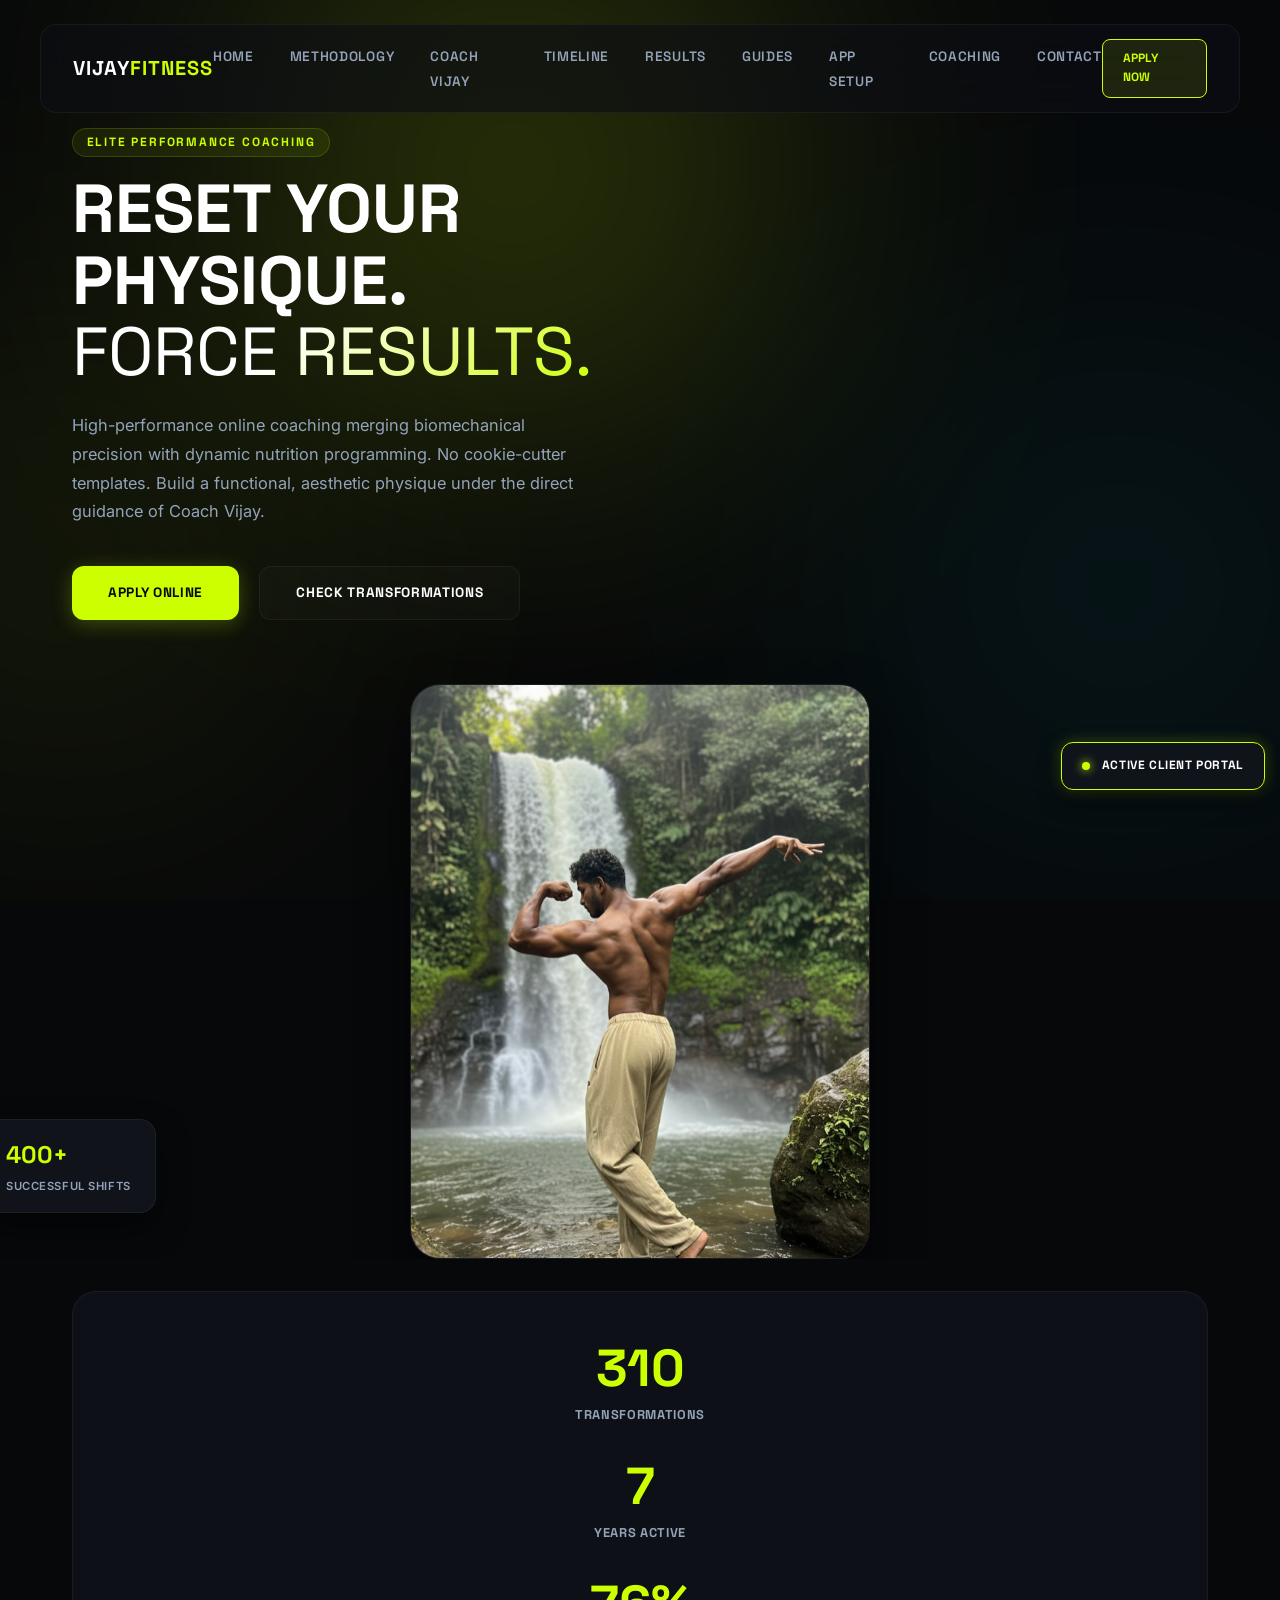
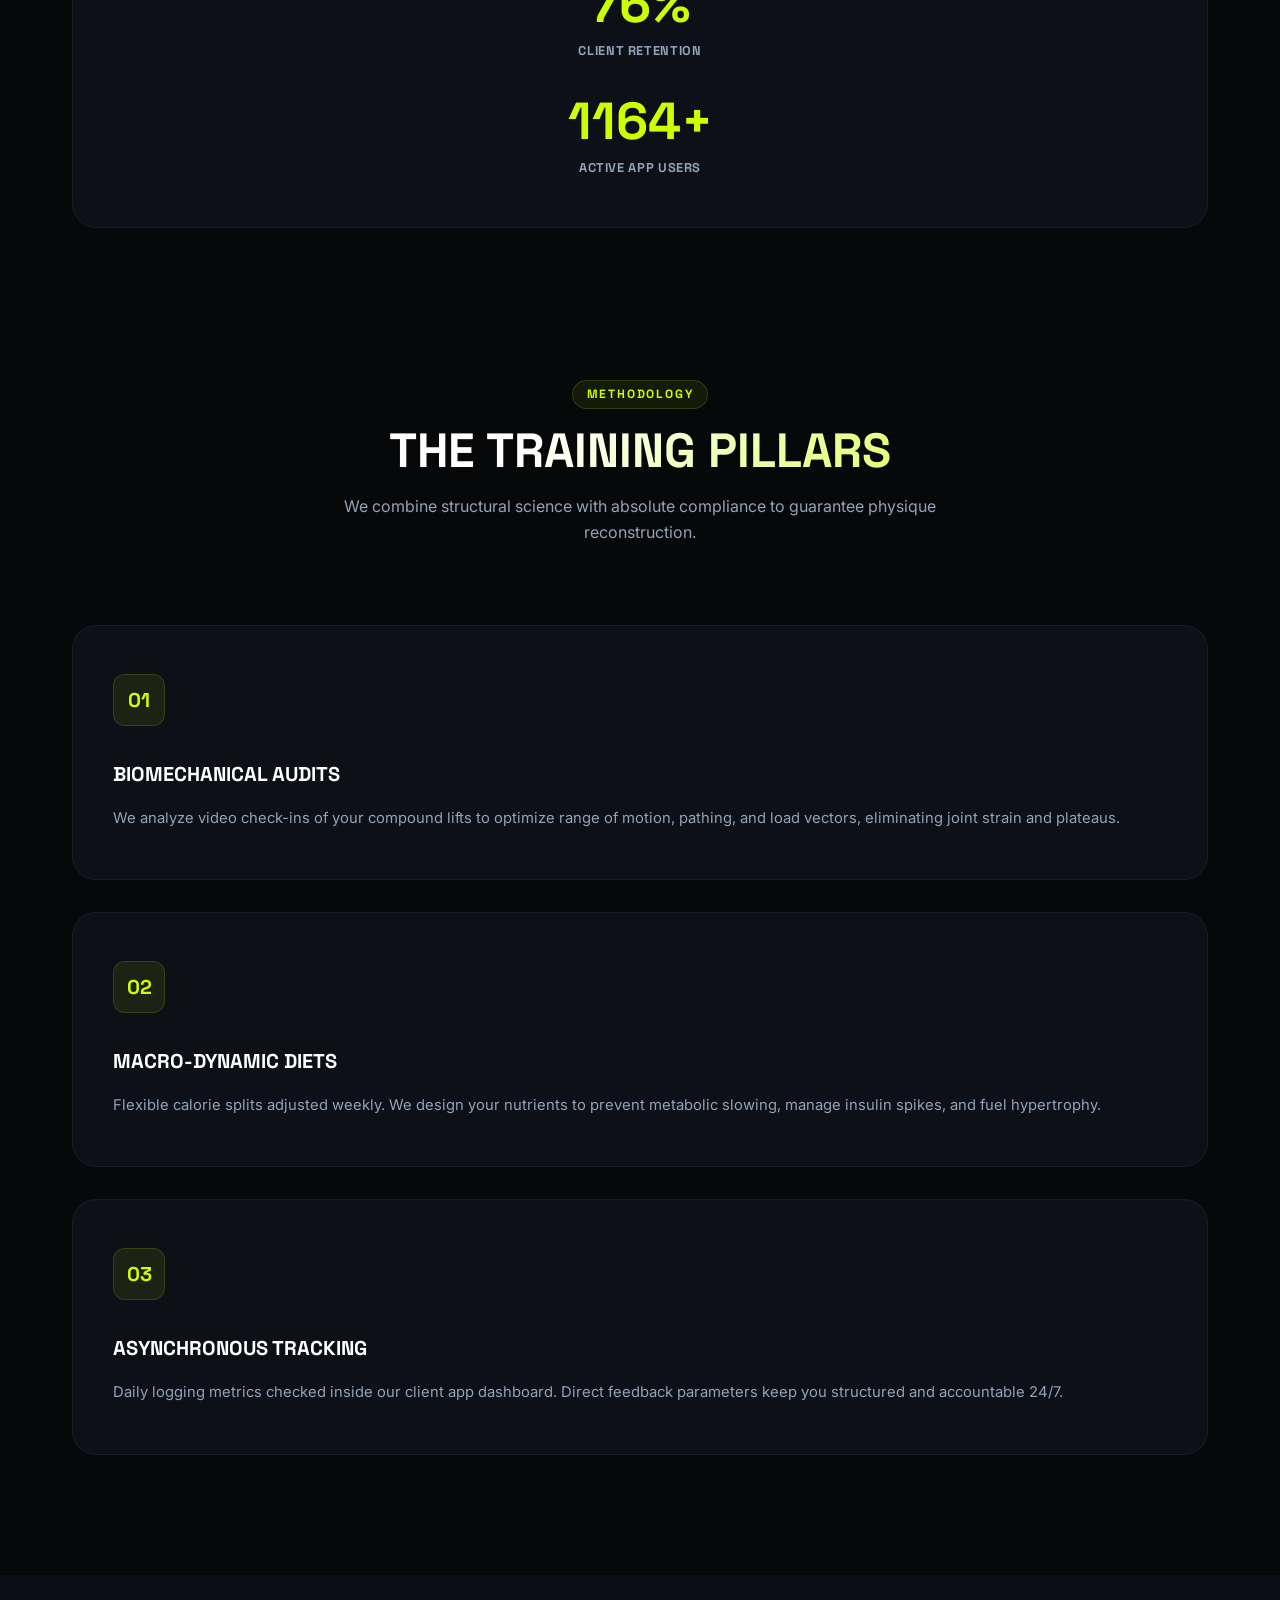
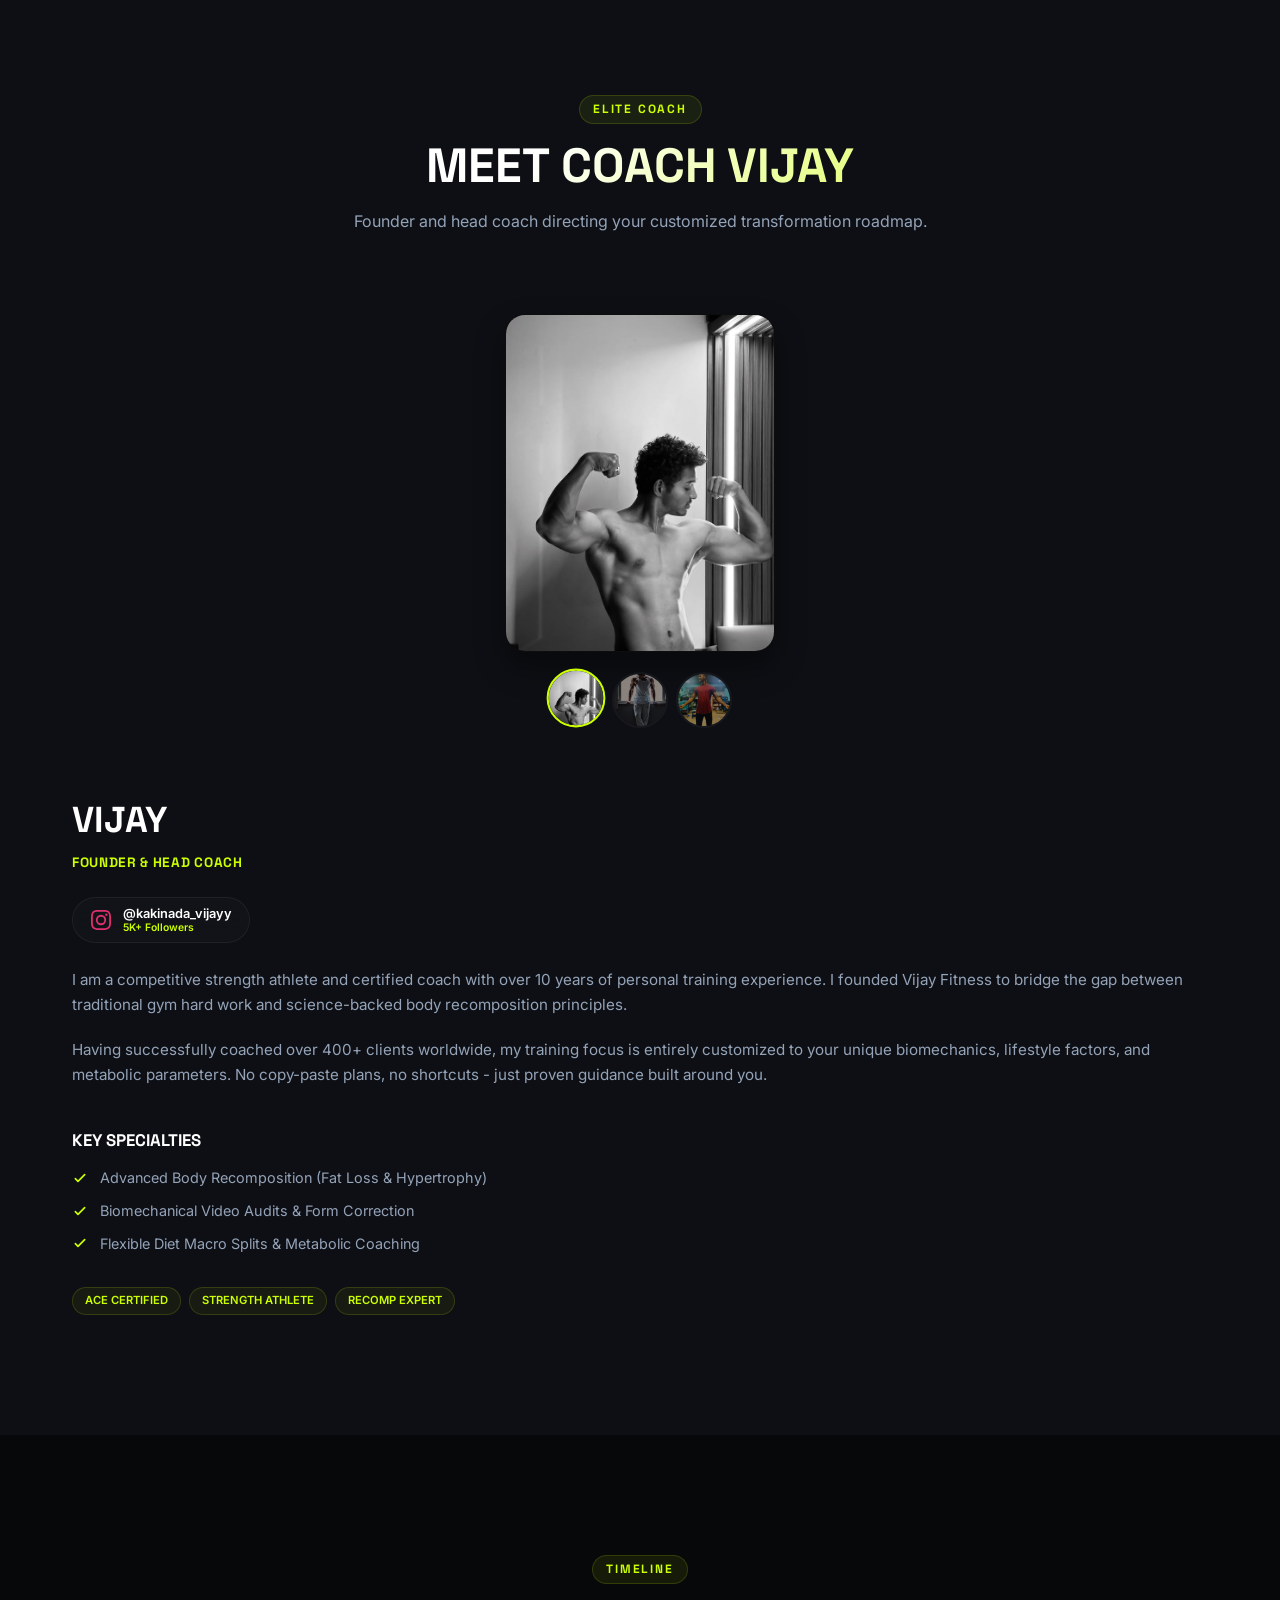
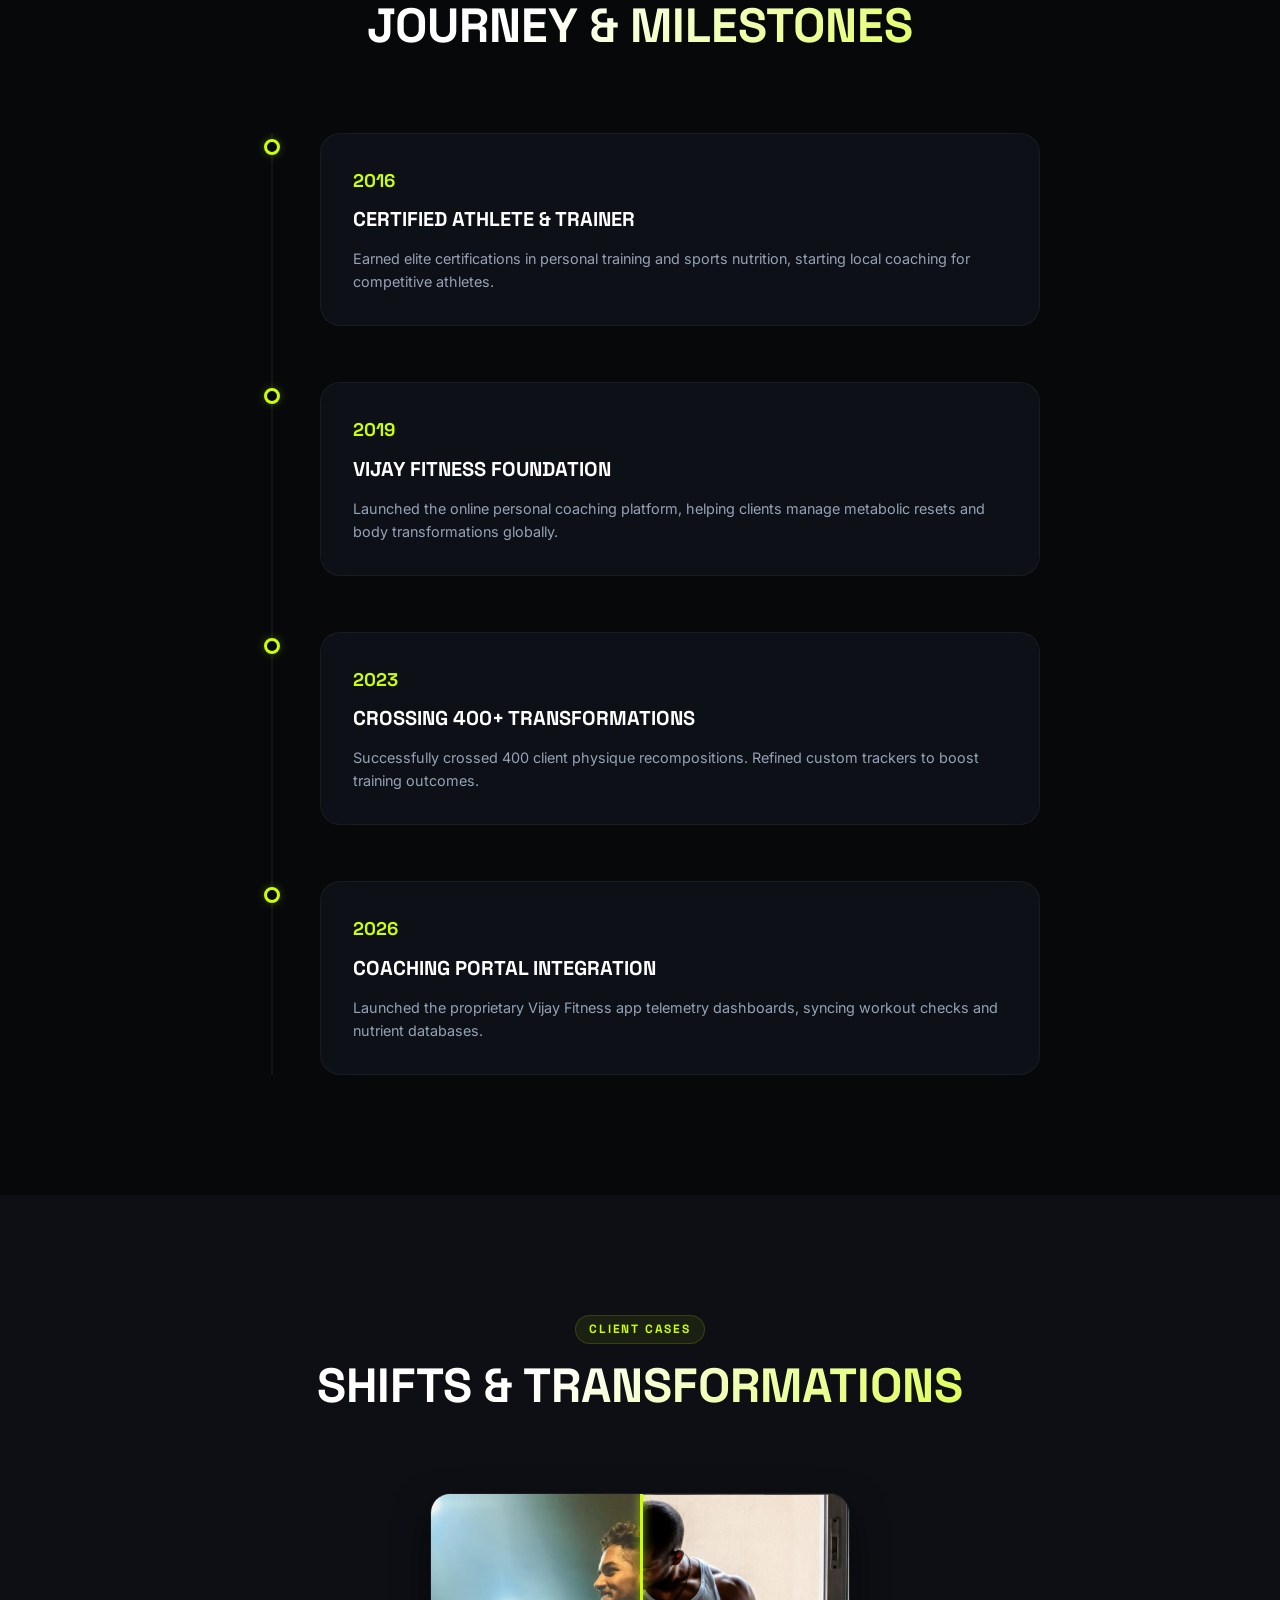
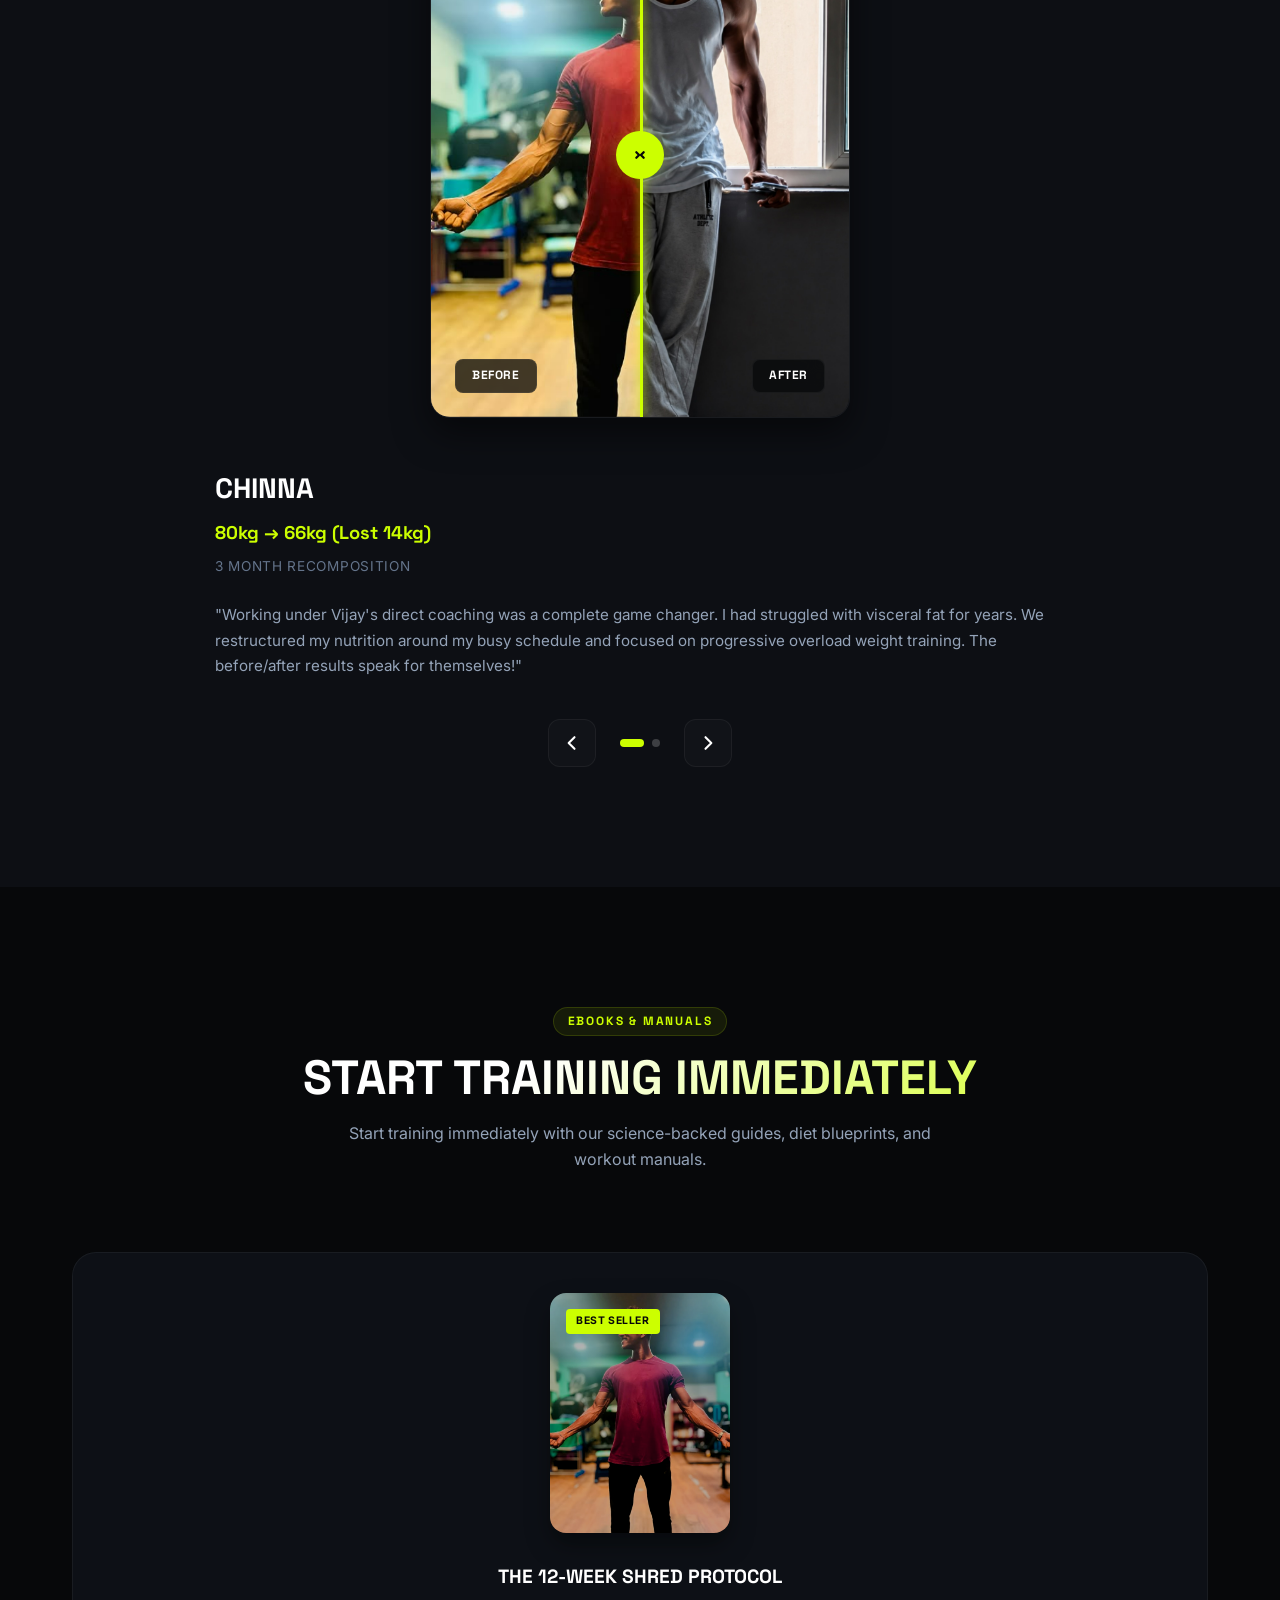
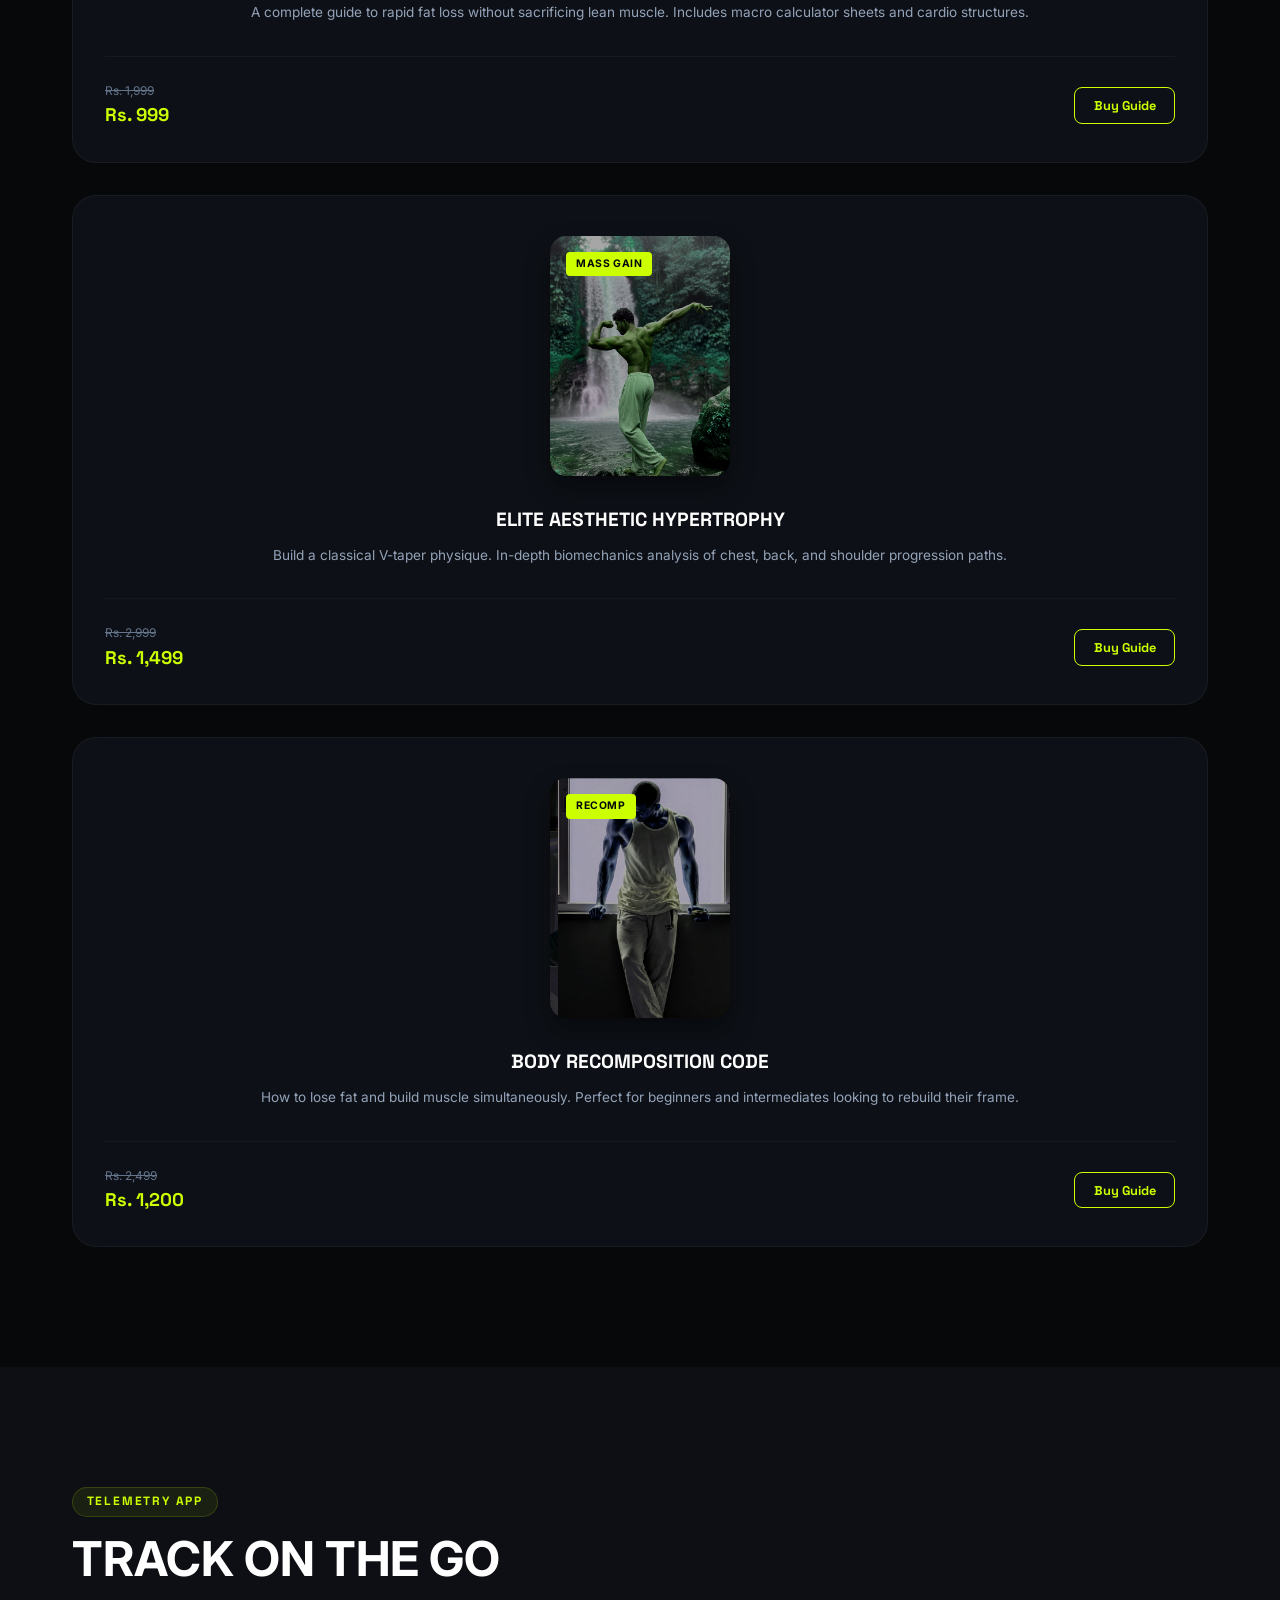
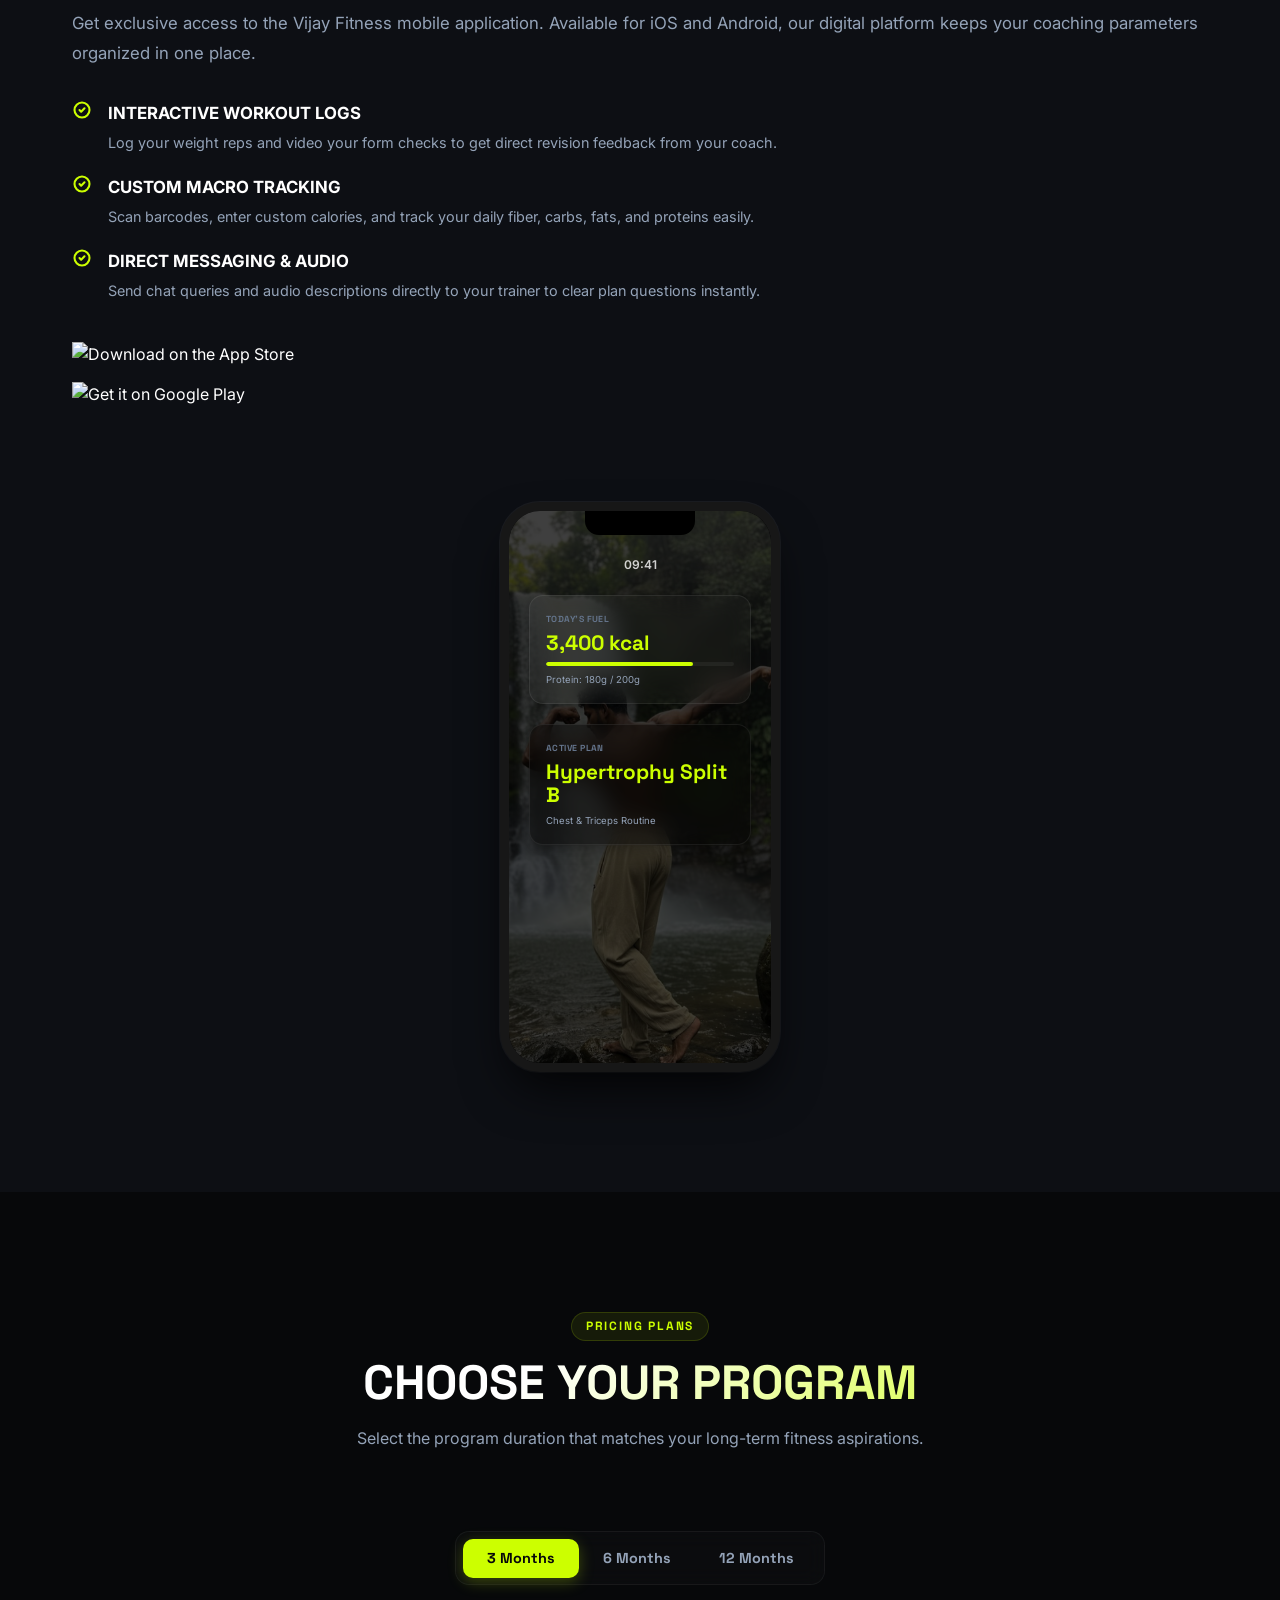
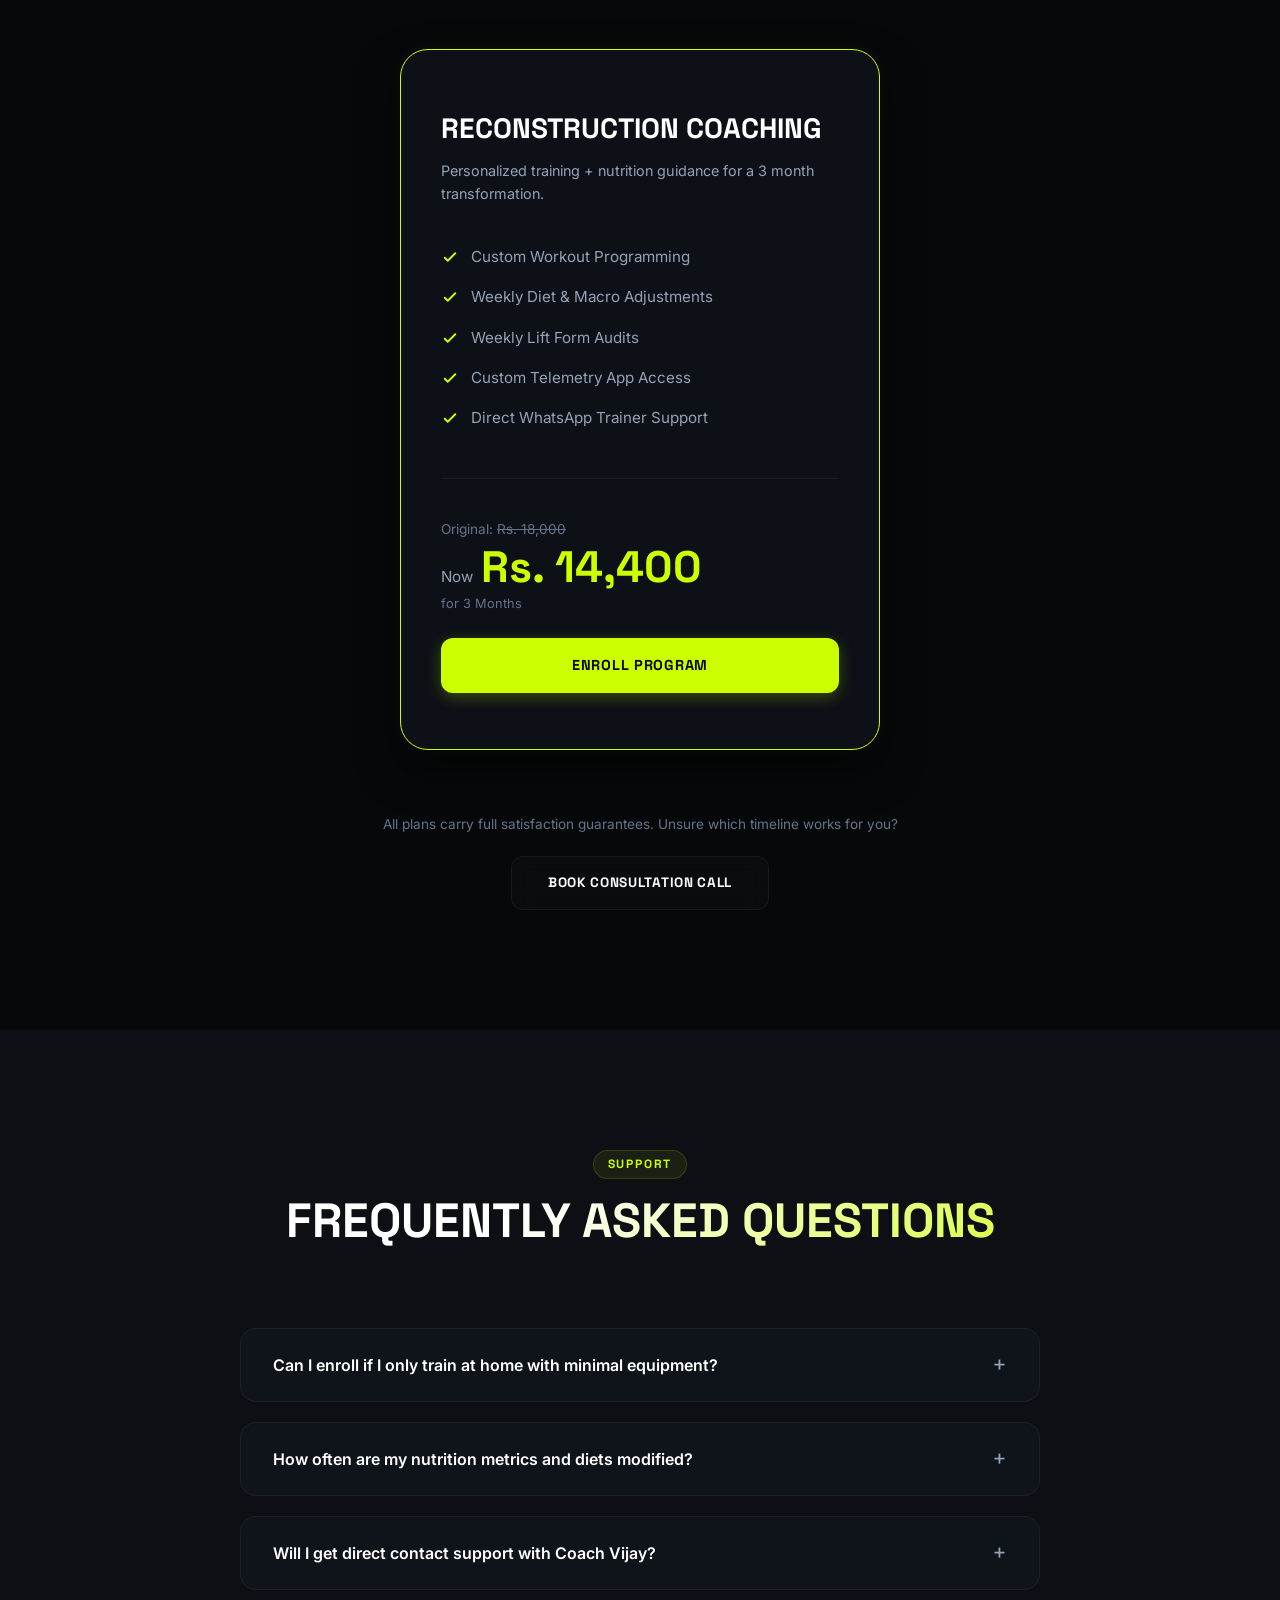
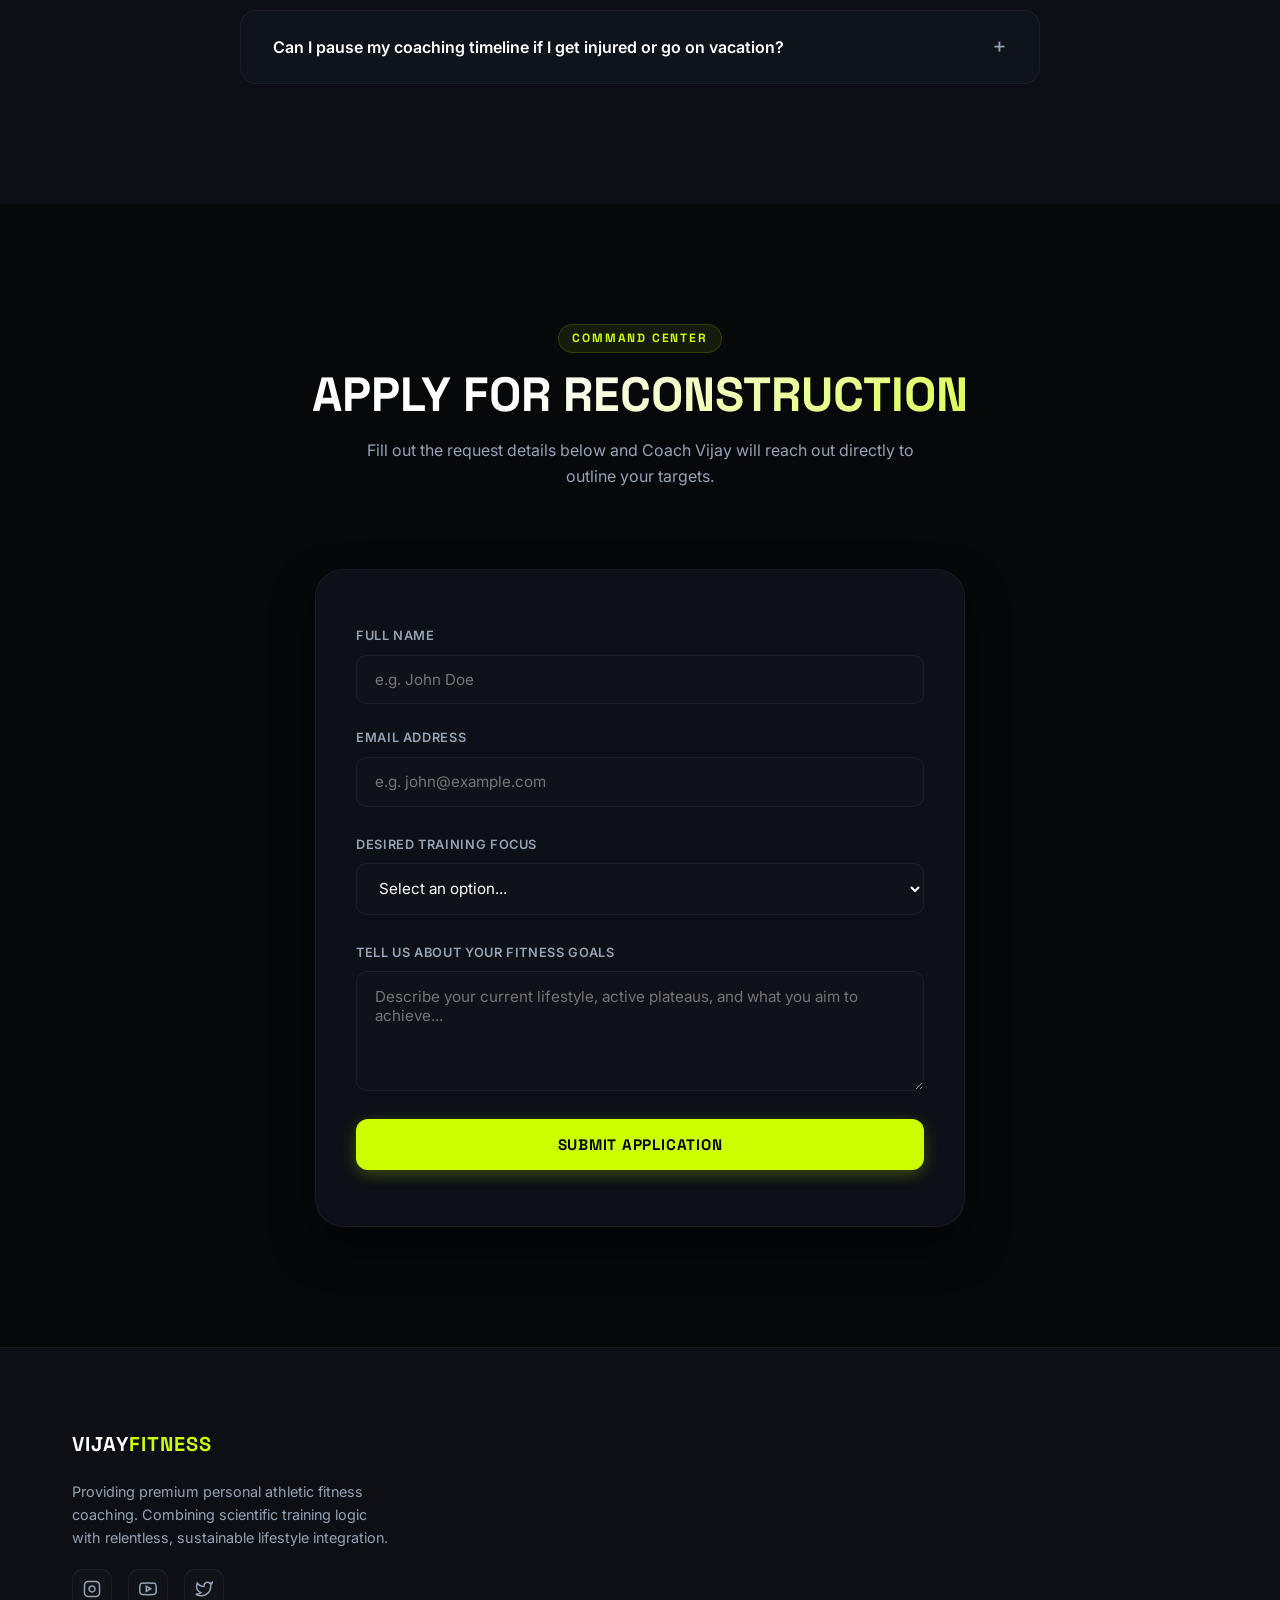
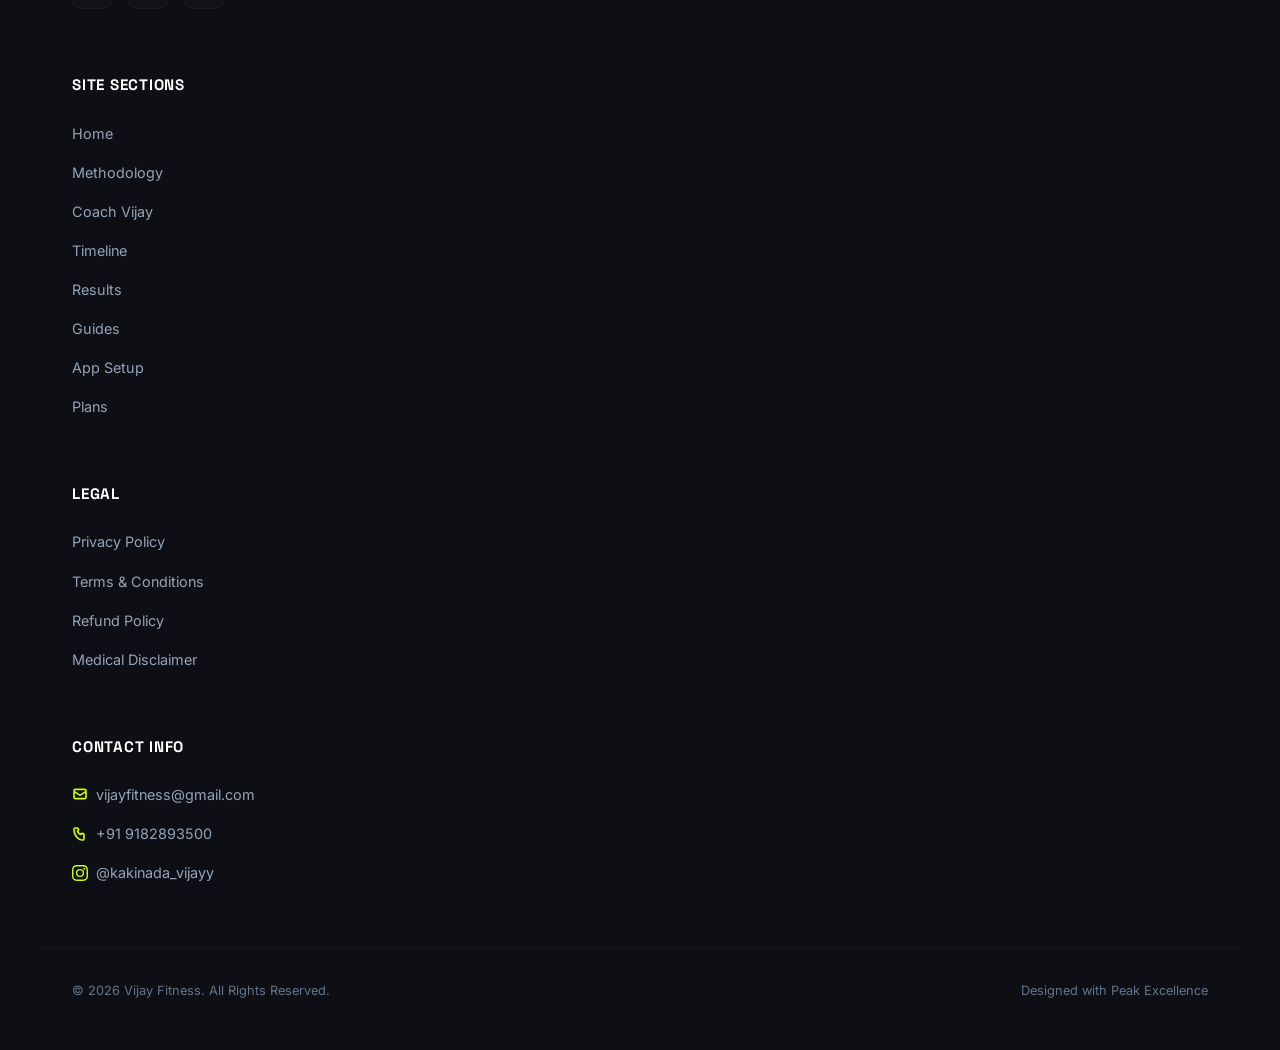
==== commit 184dd712: "Complete website rewrite: pivoted to premium Cyber-Athletic theme (Carbon Slate & Neon Volt Green) w" ====
--- a/index.html
+++ b/index.html
@@ -5,10 +5,10 @@
   <meta name="viewport" content="width=device-width, initial-scale=1.0">
   
   <!-- SEO Meta Tags -->
-  <title>Antigravity Fitness | Elite Personal Coaching & Transformations</title>
-  <meta name="description" content="Premium, science-backed personal fitness coaching. Get custom workouts, customized diets, and guaranteed results with certified expert coaches.">
-  <meta name="keywords" content="fitness coach, online training, workout plan, nutrition plan, fat loss, muscle gain, body recomposition, personal trainer">
-  <meta name="author" content="Antigravity Fitness">
+  <title>Vijay Fitness | Performance Coaching & Transformations</title>
+  <meta name="description" content="Premium, science-backed athletic personal training. Get custom workouts, metabolic restructuring diets, and guaranteed results with Coach Vijay.">
+  <meta name="keywords" content="personal trainer, online coaching, body recomposition, custom diet macro, fat loss program, muscle hypertrophy">
+  <meta name="author" content="Vijay Fitness">
   <meta name="robots" content="index, follow">
   
   <!-- CSS Stylesheet -->
@@ -16,29 +16,29 @@
 </head>
 <body>
 
-  <!-- Floating Background Decorative Gradients -->
+  <!-- Cyber-Neon Decorative Background Glows -->
   <div class="fixed-background">
     <div class="glow-circle glow-1"></div>
     <div class="glow-circle glow-2"></div>
     <div class="glow-circle glow-3"></div>
   </div>
 
-  <!-- Glassmorphic Floating Header Navigation -->
+  <!-- Floating Glass Navigation Bar -->
   <header>
     <nav class="header-nav">
-      <a href="#" class="logo">ANTIGRAVITY<span>FITNESS</span></a>
+      <a href="#" class="logo">VIJAY<span>FITNESS</span></a>
       <ul class="nav-links">
         <li><a href="#home">Home</a></li>
-        <li><a href="#about">About</a></li>
-        <li><a href="#coaches">Coaches</a></li>
-        <li><a href="#achievements">Achievements</a></li>
-        <li><a href="#transformations">Transformations</a></li>
-        <li><a href="#ebooks">Ebooks</a></li>
-        <li><a href="#app">App</a></li>
-        <li><a href="#plans">Plans</a></li>
+        <li><a href="#about">Methodology</a></li>
+        <li><a href="#coaches">Coach Vijay</a></li>
+        <li><a href="#achievements">Timeline</a></li>
+        <li><a href="#transformations">Results</a></li>
+        <li><a href="#ebooks">Guides</a></li>
+        <li><a href="#app">App Setup</a></li>
+        <li><a href="#plans">Coaching</a></li>
         <li><a href="#contact">Contact</a></li>
       </ul>
-      <a href="#plans" class="btn-nav-cta">Transform Now</a>
+      <a href="#plans" class="btn-nav-cta">Apply Now</a>
       
       <!-- Hamburger Menu for Mobile -->
       <button class="mobile-menu-toggle" aria-label="Open Navigation">
@@ -49,7 +49,7 @@
     </nav>
   </header>
 
-  <!-- Mobile Slide-out Nav Panel -->
+  <!-- Mobile Drawer Menu -->
   <div class="mobile-nav-panel">
     <div class="mobile-nav-content">
       <button class="mobile-nav-close" aria-label="Close Navigation" style="position: absolute; top: 1.5rem; right: 1.5rem; background: none; border: none; color: white; cursor: pointer;">
@@ -59,16 +59,16 @@
       </button>
       <ul class="mobile-nav-links">
         <li><a href="#home">Home</a></li>
-        <li><a href="#about">About</a></li>
-        <li><a href="#coaches">Coaches</a></li>
-        <li><a href="#achievements">Achievements</a></li>
-        <li><a href="#transformations">Transformations</a></li>
-        <li><a href="#ebooks">Ebooks</a></li>
-        <li><a href="#app">App</a></li>
-        <li><a href="#plans">Plans</a></li>
+        <li><a href="#about">Methodology</a></li>
+        <li><a href="#coaches">Coach Vijay</a></li>
+        <li><a href="#achievements">Timeline</a></li>
+        <li><a href="#transformations">Results</a></li>
+        <li><a href="#ebooks">Guides</a></li>
+        <li><a href="#app">App Setup</a></li>
+        <li><a href="#plans">Coaching</a></li>
         <li><a href="#contact">Contact</a></li>
       </ul>
-      <a href="#plans" class="btn-nav-cta" style="margin-top: 2rem; text-align: center;">Transform Now</a>
+      <a href="#plans" class="btn-primary" style="margin-top: 2rem; width: 200px;">Apply Now</a>
     </div>
   </div>
 
@@ -76,128 +76,82 @@
   <section id="home" class="hero-section">
     <div class="container hero-grid">
       <div class="hero-content">
-        <span class="section-tag">Premium Coaching</span>
-        <h1 class="hero-title">Real Coaching<br>Real People<br><span class="gradient-text">Real Results</span></h1>
+        <span class="section-tag">Elite Performance Coaching</span>
+        <h1 class="hero-title">Reset Your<br>Physique.<br><span class="gradient-text">Force Results.</span></h1>
         <p class="hero-desc">
-          At Antigravity Fitness, we combine old-school training principles with modern sports science. 
-          No shortcuts, no gimmicks - just sustainable, life-changing results. 
-          Lose fat, build muscle, and optimize your health without sacrificing your lifestyle.
+          High-performance online coaching merging biomechanical precision with dynamic nutrition programming. 
+          No cookie-cutter templates. Build a functional, aesthetic physique under the direct guidance of Coach Vijay.
         </p>
         <div class="hero-actions">
-          <a href="#plans" class="btn-primary">Transform Now</a>
-          <a href="#transformations" class="btn-secondary">View Results</a>
+          <a href="#plans" class="btn-primary">Apply Online</a>
+          <a href="#transformations" class="btn-secondary">Check Transformations</a>
         </div>
       </div>
       <div class="hero-image-wrapper">
         <div class="hero-card">
-          <img src="images/hero.png" alt="Antigravity Fitness Premium Silhouette Display">
-        </div>
-      </div>
-    </div>
-  </section>
-
-  <!-- Interactive Stats Counter Bar -->
+          <img src="images/hero.png" alt="Coach Vijay Back Flex">
+        </div>
+        <!-- Floating Telemetry Badges -->
+        <div class="hero-widget-active">
+          <div class="ping"></div>
+          <span>Active Client Portal</span>
+        </div>
+        <div class="hero-widget-stats">
+          <span class="val">400+</span>
+          <span class="lbl">Successful Shifts</span>
+        </div>
+      </div>
+    </div>
+  </section>
+
+  <!-- Interactive Stats Counters Bar -->
   <section class="section-padding" style="padding-top: 2rem; padding-bottom: 2rem;">
-    <div class="container stats-grid">
-      <div class="stat-card">
-        <div class="stat-number gradient-text" data-target="400" data-suffix="+">0</div>
-        <div class="stat-label">Successful Transformations</div>
-      </div>
-      <div class="stat-card">
-        <div class="stat-number gradient-text" data-target="10" data-suffix="+">0</div>
-        <div class="stat-label">Years of Coaching Experience</div>
-      </div>
-      <div class="stat-card">
-        <div class="stat-number gradient-text" data-target="80" data-suffix="+">0</div>
-        <div class="stat-label">Gold Medals & Titles</div>
-      </div>
-      <div class="stat-card">
-        <div class="stat-number gradient-text" data-target="24" data-suffix="/7">0</div>
-        <div class="stat-label">Personal WhatsApp Support</div>
-      </div>
-    </div>
-  </section>
-
-  <!-- About Section -->
+    <div class="container">
+      <div class="stats-bar-grid">
+        <div class="stat-item">
+          <span class="stat-num" data-target="400">0</span>
+          <span class="stat-lbl">TRANSFORMATIONS</span>
+        </div>
+        <div class="stat-item">
+          <span class="stat-num" data-target="10">0</span>
+          <span class="stat-lbl">YEARS ACTIVE</span>
+        </div>
+        <div class="stat-item">
+          <span class="stat-num" data-target="98" data-suffix="%">0</span>
+          <span class="stat-lbl">CLIENT RETENTION</span>
+        </div>
+        <div class="stat-item">
+          <span class="stat-num" data-target="1500" data-suffix="+">0</span>
+          <span class="stat-lbl">ACTIVE APP USERS</span>
+        </div>
+      </div>
+    </div>
+  </section>
+
+  <!-- The Vijay Methodology Section -->
   <section id="about" class="section-padding">
     <div class="container">
       <div class="section-header">
-        <span class="section-tag">About Us</span>
-        <h2 class="gradient-text" style="font-size: clamp(2rem, 4vw, 3rem); margin-bottom: 1.5rem; text-transform: uppercase;">Old-School Principles, Modern Science, Real Impact</h2>
-        <p style="max-width: 600px; margin: 0 auto; color: var(--text-secondary);">10+ years of coaching, trusted by 400+ clients. We deliver personalized, science-backed solutions that build sustainable health.</p>
-      </div>
-
-      <div class="about-grid">
-        <div class="about-text-card">
-          <h3 class="gradient-text">Our Story</h3>
-          <p>
-            Antigravity Fitness was founded on the belief that peak physical health should be accessible, sustainable, and backed by research. With over a decade of elite physical coaching, we have refined the ideal methodology that balances rigorous training with personalized recovery protocols.
-          </p>
-          <p>
-            We don't offer generic templates or quick fixes. Every human body is distinct, which is why we build tailored nutrition systems, periodized workout structures, and accountability habits designed to stick for life.
-          </p>
-          <p>
-            Our certified trainers bring expertise across NASM and ACE disciplines, ensuring your transformation journey is handled with professional precision.
-          </p>
-        </div>
-        
-        <div class="about-right">
-          <div class="about-sub-card">
-            <div class="about-icon-box">M</div>
-            <div>
-              <h4 class="gradient-text">Our Mission</h4>
-              <p>To empower people to break past physical plateaus and establish life-long physical conditioning through scientifically grounded, customized programming.</p>
-            </div>
-          </div>
-          
-          <div class="about-sub-card">
-            <div class="about-icon-box">V</div>
-            <div>
-              <h4 class="gradient-text">Our Vision</h4>
-              <p>To establish a premium global community of fit, healthy, and high-performing individuals who support each other in achieving physical excellence.</p>
-            </div>
-          </div>
-          
-          <div class="coach-card">
-            <div class="coach-img">
-              <img src="images/coach/coach1.png" alt="Head Coach Profile">
-            </div>
-            <div>
-              <h4 class="gradient-text">Coach Vijay</h4>
-              <div class="coach-title">Founder &amp; Head Coach</div>
-              <div class="coach-stats">ACE &amp; NASM Certified Trainer | 10+ Years Experience</div>
-            </div>
-          </div>
-        </div>
-      </div>
-
-      <!-- Core Values -->
-      <h3 class="values-header">Our Core Values</h3>
-      <div class="values-grid">
-        <div class="value-card">
-          <div class="value-num">01</div>
-          <h4 class="gradient-text">Science-First</h4>
-          <p>Every drill and diet macro is backed by research and biological data.</p>
-        </div>
-        <div class="value-card">
-          <div class="value-num">02</div>
-          <h4 class="gradient-text">Integrity</h4>
-          <p>No cheat protocols, unrealistic timelines, or fake success stories.</p>
-        </div>
-        <div class="value-card">
-          <div class="value-num">03</div>
-          <h4 class="gradient-text">Excellence</h4>
-          <p>We push boundaries and encourage clients to strive for their maximum potential.</p>
-        </div>
-        <div class="value-card">
-          <div class="value-num">04</div>
-          <h4 class="gradient-text">Accountability</h4>
-          <p>Weekly metrics assessment to keep you structured and progressing daily.</p>
-        </div>
-        <div class="value-card">
-          <div class="value-num">05</div>
-          <h4 class="gradient-text">Transformation</h4>
-          <p>Creating systemic improvements in lifestyle, habits, and mindset.</p>
+        <span class="section-tag">Methodology</span>
+        <h2 class="gradient-text">The Training Pillars</h2>
+        <p style="max-width: 600px; margin: 0 auto; color: var(--text-secondary);">We combine structural science with absolute compliance to guarantee physique reconstruction.</p>
+      </div>
+
+      <div class="methodology-grid">
+        <div class="method-card">
+          <div class="method-icon-box">01</div>
+          <h3>Biomechanical Audits</h3>
+          <p>We analyze video check-ins of your compound lifts to optimize range of motion, pathing, and load vectors, eliminating joint strain and plateaus.</p>
+        </div>
+        <div class="method-card">
+          <div class="method-icon-box">02</div>
+          <h3>Macro-Dynamic Diets</h3>
+          <p>Flexible calorie splits adjusted weekly. We design your nutrients to prevent metabolic slowing, manage insulin spikes, and fuel hypertrophy.</p>
+        </div>
+        <div class="method-card">
+          <div class="method-icon-box">03</div>
+          <h3>Asynchronous Tracking</h3>
+          <p>Daily logging metrics checked inside our client app dashboard. Direct feedback parameters keep you structured and accountable 24/7.</p>
         </div>
       </div>
     </div>
@@ -208,33 +162,32 @@
     <div class="container">
       <div class="section-header">
         <span class="section-tag">Elite Coach</span>
-        <h2 class="gradient-text" style="font-size: clamp(2rem, 4vw, 3rem); text-transform: uppercase;">Meet Coach Vijay</h2>
+        <h2 class="gradient-text">Meet Coach Vijay</h2>
         <p style="max-width: 600px; margin: 0 auto; color: var(--text-secondary);">Founder and head coach directing your customized transformation roadmap.</p>
       </div>
 
       <div class="coach-profile-container">
-        <!-- Profile Photo Card on Left -->
+        <!-- Interactive Card Switcher on Left -->
         <div class="coach-profile-left">
           <div class="coach-main-card">
             <img src="images/coach/coach1.png" alt="Coach Vijay" id="coach-active-img" style="transition: opacity 0.2s ease;">
           </div>
-          <!-- Tiny Thumbnails to Swap Photo -->
           <div class="coach-thumbnails">
-            <button class="thumb-btn active" data-img="images/coach/coach1.png" aria-label="View Pose 1">
-              <img src="images/coach/coach1.png" alt="Pose 1 Thumbnail">
+            <button class="thumb-btn active" data-img="images/coach/coach1.png" aria-label="Pose 1">
+              <img src="images/coach/coach1.png" alt="Pose 1">
             </button>
-            <button class="thumb-btn" data-img="images/coach/coach2.png" aria-label="View Pose 2">
-              <img src="images/coach/coach2.png" alt="Pose 2 Thumbnail">
+            <button class="thumb-btn" data-img="images/coach/coach2.png" aria-label="Pose 2">
+              <img src="images/coach/coach2.png" alt="Pose 2">
             </button>
-            <button class="thumb-btn" data-img="images/coach/coach3.png" aria-label="View Pose 3">
-              <img src="images/coach/coach3.png" alt="Pose 3 Thumbnail">
+            <button class="thumb-btn" data-img="images/coach/coach3.png" aria-label="Pose 3">
+              <img src="images/coach/coach3.png" alt="Pose 3">
             </button>
           </div>
         </div>
 
-        <!-- Bio Content on Right -->
+        <!-- Bio details on Right -->
         <div class="coach-profile-info">
-          <h3 class="gradient-text">Vijay</h3>
+          <h3>Vijay</h3>
           <div class="coach-profile-role">Founder &amp; Head Coach</div>
           
           <!-- Instagram Connect Badge -->
@@ -252,7 +205,7 @@
 
           <p class="coach-profile-bio">
             I am a competitive strength athlete and certified coach with over 10 years of personal training experience. 
-            I founded Antigravity Fitness to bridge the gap between traditional gym hard work and science-backed body recomposition principles.
+            I founded Vijay Fitness to bridge the gap between traditional gym hard work and science-backed body recomposition principles.
           </p>
           <p class="coach-profile-bio">
             Having successfully coached over 400+ clients worldwide, my training focus is entirely customized to your unique biomechanics, lifestyle factors, and metabolic parameters. 
@@ -260,33 +213,33 @@
           </p>
           
           <div class="coach-expertise">
-            <h4 class="gradient-text">Areas of Expertise</h4>
+            <h4>Key Specialties</h4>
             <ul class="expertise-list">
               <li>
                 <svg fill="none" stroke="currentColor" stroke-width="2.5" viewBox="0 0 24 24" xmlns="http://www.w3.org/2000/svg" width="16" height="16">
                   <path stroke-linecap="round" stroke-linejoin="round" d="M5 13l4 4L19 7"></path>
                 </svg>
-                Advanced Body Recomposition (Fat Loss &amp; Muscle Building)
+                Advanced Body Recomposition (Fat Loss &amp; Hypertrophy)
               </li>
               <li>
                 <svg fill="none" stroke="currentColor" stroke-width="2.5" viewBox="0 0 24 24" xmlns="http://www.w3.org/2000/svg" width="16" height="16">
                   <path stroke-linecap="round" stroke-linejoin="round" d="M5 13l4 4L19 7"></path>
                 </svg>
-                Biomechanics and Form Correction Video Audits
+                Biomechanical Video Audits &amp; Form Correction
               </li>
               <li>
                 <svg fill="none" stroke="currentColor" stroke-width="2.5" viewBox="0 0 24 24" xmlns="http://www.w3.org/2000/svg" width="16" height="16">
                   <path stroke-linecap="round" stroke-linejoin="round" d="M5 13l4 4L19 7"></path>
                 </svg>
-                Flexible Macronutrient &amp; Metabolic Rebuilding Plans
+                Flexible Diet Macro Splits &amp; Metabolic Coaching
               </li>
             </ul>
           </div>
 
-          <div class="coach-profile-tags" style="margin-top: 2rem;">
-            <span class="badge">ACE CPT</span>
-            <span class="badge">NASM PES</span>
-            <span class="badge">Aesthetic Coach</span>
+          <div class="coach-profile-tags">
+            <span class="badge">ACE CERTIFIED</span>
+            <span class="badge">STRENGTH ATHLETE</span>
+            <span class="badge">RECOMP EXPERT</span>
           </div>
         </div>
       </div>
@@ -297,61 +250,53 @@
   <section id="achievements" class="section-padding">
     <div class="container">
       <div class="section-header">
-        <span class="section-tag">Credentials</span>
-        <h2 class="gradient-text" style="font-size: clamp(2rem, 4vw, 3rem); text-transform: uppercase;">Achievements &amp; Milestones</h2>
-        <p style="max-width: 600px; margin: 0 auto; color: var(--text-secondary);">A history of educational qualifications and elite competitive sports results.</p>
+        <span class="section-tag">Timeline</span>
+        <h2 class="gradient-text">Journey &amp; Milestones</h2>
       </div>
 
       <div class="timeline-container">
-        <!-- Milestone 1 -->
         <div class="timeline-item">
           <div class="timeline-marker"></div>
           <div class="timeline-content">
-            <div class="timeline-date gradient-text">2016</div>
-            <h3>Certified Personal Trainer Designation</h3>
-            <p>Obtained formal certification via the American Council on Exercise (ACE), grounding our coaching practices in evidence-based kinesiology.</p>
-          </div>
-        </div>
-
-        <!-- Milestone 2 -->
+            <div class="timeline-date">2016</div>
+            <h3>Certified Athlete &amp; Trainer</h3>
+            <p>Earned elite certifications in personal training and sports nutrition, starting local coaching for competitive athletes.</p>
+          </div>
+        </div>
         <div class="timeline-item">
           <div class="timeline-marker"></div>
           <div class="timeline-content">
-            <div class="timeline-date gradient-text">2018</div>
-            <h3>Sports Performance &amp; Injury Specializations</h3>
-            <p>Earned NASM Performance Enhancement Specialist credentials, focusing on corrective exercise and injury-reduction biomechanics.</p>
-          </div>
-        </div>
-
-        <!-- Milestone 3 -->
+            <div class="timeline-date">2019</div>
+            <h3>Vijay Fitness Foundation</h3>
+            <p>Launched the online personal coaching platform, helping clients manage metabolic resets and body transformations globally.</p>
+          </div>
+        </div>
         <div class="timeline-item">
           <div class="timeline-marker"></div>
           <div class="timeline-content">
-            <div class="timeline-date gradient-text">2021</div>
-            <h3>Competitive Gold Medals Milestone</h3>
-            <p>Coached athletes achieved over 80+ gold medals across national and regional powerlifting, weightlifting, and aesthetic physique stages.</p>
-          </div>
-        </div>
-
-        <!-- Milestone 4 -->
+            <div class="timeline-date">2023</div>
+            <h3>Crossing 400+ Transformations</h3>
+            <p>Successfully crossed 400 client physique recompositions. Refined custom trackers to boost training outcomes.</p>
+          </div>
+        </div>
         <div class="timeline-item">
           <div class="timeline-marker"></div>
           <div class="timeline-content">
-            <div class="timeline-date gradient-text">2025</div>
-            <h3>Launch of the Digital Training Portal</h3>
-            <p>Introduced the proprietary Antigravity coaching dashboard, crossing 1,500+ successful digital transformations worldwide.</p>
-          </div>
-        </div>
-      </div>
-    </div>
-  </section>
-
-  <!-- Client Transformations Carousel Section -->
+            <div class="timeline-date">2026</div>
+            <h3>Coaching Portal Integration</h3>
+            <p>Launched the proprietary Vijay Fitness app telemetry dashboards, syncing workout checks and nutrient databases.</p>
+          </div>
+        </div>
+      </div>
+    </div>
+  </section>
+
+  <!-- Transformations Section -->
   <section id="transformations" class="section-padding" style="background: var(--bg-secondary);">
     <div class="container">
       <div class="section-header">
-        <span class="section-tag">Real Results</span>
-        <h2 class="gradient-text" style="font-size: clamp(2rem, 4vw, 3rem); text-transform: uppercase;">Client Transformations</h2>
+        <span class="section-tag">Client Cases</span>
+        <h2 class="gradient-text">Shifts &amp; Transformations</h2>
       </div>
 
       <div class="transformations-container">
@@ -360,7 +305,6 @@
           <!-- Slide 1 (Chinna) -->
           <div class="transformation-card active" id="slide-0">
             <div class="ba-slider-container">
-              <!-- Before image on top clipped, After image in background -->
               <img src="images/transformations/after1.png" alt="Chinna Before" class="slider-img slider-before">
               <img src="images/transformations/before1.png" alt="Chinna After" class="slider-img slider-after">
               <div class="slider-bar"></div>
@@ -374,11 +318,11 @@
               <div class="ba-label ba-label-after">After</div>
             </div>
             <div class="transformation-details">
-              <h3 class="gradient-text">Chinna</h3>
+              <h3>Chinna</h3>
               <div class="transformation-stats">80kg &rarr; 66kg (Lost 14kg)</div>
-              <div class="transformation-duration">3 Month Transformation</div>
+              <div class="transformation-duration">3 Month Recomposition</div>
               <p class="transformation-desc">
-                "Working under Chakri's direct coaching was a complete game changer. 
+                "Working under Vijay's direct coaching was a complete game changer. 
                 I had struggled with visceral fat for years. We restructured my nutrition around my busy schedule 
                 and focused on progressive overload weight training. The before/after results speak for themselves!"
               </p>
@@ -401,29 +345,26 @@
               <div class="ba-label ba-label-after">After</div>
             </div>
             <div class="transformation-details">
-              <h3 class="gradient-text">Eswar</h3>
+              <h3>Eswar</h3>
               <div class="transformation-stats">75kg &rarr; 68kg (Lost 7kg)</div>
-              <div class="transformation-duration">3 Month Recomposition</div>
+              <div class="transformation-duration">3 Month Hypertrophy</div>
               <p class="transformation-desc">
-                "I didn't just lose weight - I completely rebuilt my physique. Chakri designed a body recomposition protocol 
-                allowing me to pack on muscle mass while trimming down fat. 
-                My strength levels hit all-time highs and my energy has never been better."
+                "I didn't just lose weight - I completely rebuilt my physique. Vijay designed a body recomposition protocol 
+                allowing me to pack on muscle mass while trimming down fat. My strength levels hit all-time highs."
               </p>
             </div>
           </div>
 
         </div>
 
-        <!-- Slider Navigation Controls -->
+        <!-- Slider Controls -->
         <div class="slider-controls">
           <button class="slider-btn prev" aria-label="Previous Slide">
             <svg fill="none" stroke="currentColor" viewBox="0 0 24 24" xmlns="http://www.w3.org/2000/svg">
               <path stroke-linecap="round" stroke-linejoin="round" d="M15 19l-7-7 7-7"></path>
             </svg>
           </button>
-          <div class="slider-dots">
-            <!-- Populated via JS -->
-          </div>
+          <div class="slider-dots"></div>
           <button class="slider-btn next" aria-label="Next Slide">
             <svg fill="none" stroke="currentColor" viewBox="0 0 24 24" xmlns="http://www.w3.org/2000/svg">
               <path stroke-linecap="round" stroke-linejoin="round" d="M9 5l7 7-7 7"></path>
@@ -434,12 +375,12 @@
     </div>
   </section>
 
-  <!-- Digital E-Books Section -->
+  <!-- Digital Guides & Manuals -->
   <section id="ebooks" class="section-padding">
     <div class="container">
       <div class="section-header">
-        <span class="section-tag">Guides &amp; Training</span>
-        <h2 class="gradient-text" style="font-size: clamp(2rem, 4vw, 3rem); text-transform: uppercase;">Digital E-Books</h2>
+        <span class="section-tag">Ebooks &amp; Manuals</span>
+        <h2 class="gradient-text">Start Training Immediately</h2>
         <p style="max-width: 600px; margin: 0 auto; color: var(--text-secondary);">Start training immediately with our science-backed guides, diet blueprints, and workout manuals.</p>
       </div>
 
@@ -451,12 +392,12 @@
             <div class="ebook-tag">BEST SELLER</div>
           </div>
           <div class="ebook-content">
-            <h3 class="gradient-text">The 12-Week Shred Protocol</h3>
+            <h3>The 12-Week Shred Protocol</h3>
             <p class="ebook-desc">A complete guide to rapid fat loss without sacrificing lean muscle. Includes macro calculator sheets and cardio structures.</p>
             <div class="ebook-footer">
               <div class="ebook-price">
                 <span class="orig">Rs. 1,999</span>
-                <span class="curr gradient-text">Rs. 999</span>
+                <span class="curr">Rs. 999</span>
               </div>
               <button class="btn-buy-ebook" onclick="alert('E-Book Purchase Mock Flow: Product Added!')">Buy Guide</button>
             </div>
@@ -470,12 +411,12 @@
             <div class="ebook-tag">MASS GAIN</div>
           </div>
           <div class="ebook-content">
-            <h3 class="gradient-text">Elite Aesthetic Hypertrophy</h3>
+            <h3>Elite Aesthetic Hypertrophy</h3>
             <p class="ebook-desc">Build a classical V-taper physique. In-depth biomechanics analysis of chest, back, and shoulder progression paths.</p>
             <div class="ebook-footer">
               <div class="ebook-price">
                 <span class="orig">Rs. 2,999</span>
-                <span class="curr gradient-text">Rs. 1,499</span>
+                <span class="curr">Rs. 1,499</span>
               </div>
               <button class="btn-buy-ebook" onclick="alert('E-Book Purchase Mock Flow: Product Added!')">Buy Guide</button>
             </div>
@@ -489,12 +430,12 @@
             <div class="ebook-tag">RECOMP</div>
           </div>
           <div class="ebook-content">
-            <h3 class="gradient-text">Body Recomposition Code</h3>
+            <h3>Body Recomposition Code</h3>
             <p class="ebook-desc">How to lose fat and build muscle simultaneously. Perfect for beginners and intermediates looking to rebuild their frame.</p>
             <div class="ebook-footer">
               <div class="ebook-price">
                 <span class="orig">Rs. 2,499</span>
-                <span class="curr gradient-text">Rs. 1,200</span>
+                <span class="curr">Rs. 1,200</span>
               </div>
               <button class="btn-buy-ebook" onclick="alert('E-Book Purchase Mock Flow: Product Added!')">Buy Guide</button>
             </div>
@@ -508,37 +449,37 @@
   <section id="app" class="section-padding" style="background: var(--bg-secondary);">
     <div class="container app-grid">
       <div class="app-content">
-        <span class="section-tag">Digital Platform</span>
-        <h2 class="gradient-text" style="font-size: clamp(2rem, 4vw, 3rem); text-transform: uppercase; line-height: 1.1; margin-bottom: 1.5rem;">Transform On The Go</h2>
+        <span class="section-tag">Telemetry App</span>
+        <h2 class="gradient-text" style="font-size: clamp(2rem, 4vw, 3rem); text-transform: uppercase; line-height: 1.1; margin-bottom: 1.5rem;">Track On The Go</h2>
         <p class="app-desc" style="margin-bottom: 2rem;">
-          Get exclusive access to the Antigravity Fitness mobile application. Available for iOS and Android, our digital platform keeps your coaching parameters organized in one place.
+          Get exclusive access to the Vijay Fitness mobile application. Available for iOS and Android, our digital platform keeps your coaching parameters organized in one place.
         </p>
         
-        <ul class="app-features-list" style="list-style: none; display: flex; flex-direction: column; gap: 1.25rem; margin-bottom: 2.5rem;">
+        <ul aria-label="App features list" class="app-features-list" style="list-style: none; display: flex; flex-direction: column; gap: 1.25rem; margin-bottom: 2.5rem;">
           <li style="display: flex; align-items: flex-start; gap: 1rem;">
             <div class="app-feature-icon">
-              <svg fill="none" stroke="currentColor" stroke-width="2.5" viewBox="0 0 24 24" width="20" height="20" style="color: var(--gold-dark);"><path stroke-linecap="round" stroke-linejoin="round" d="M9 12l2 2 4-4m6 2a9 9 0 11-18 0 9 9 0 0118 0z"></path></svg>
+              <svg fill="none" stroke="currentColor" stroke-width="2.5" viewBox="0 0 24 24" width="20" height="20" style="color: var(--volt-primary);"><path stroke-linecap="round" stroke-linejoin="round" d="M9 12l2 2 4-4m6 2a9 9 0 11-18 0 9 9 0 0118 0z"></path></svg>
             </div>
             <div>
-              <h4 style="font-size: 1.05rem; margin-bottom: 0.25rem;">Interactive Workout Logs</h4>
+              <h4 style="font-size: 1.05rem; margin-bottom: 0.25rem; text-transform: uppercase;">Interactive Workout Logs</h4>
               <p style="font-size: 0.9rem; color: var(--text-secondary);">Log your weight reps and video your form checks to get direct revision feedback from your coach.</p>
             </div>
           </li>
           <li style="display: flex; align-items: flex-start; gap: 1rem;">
             <div class="app-feature-icon">
-              <svg fill="none" stroke="currentColor" stroke-width="2.5" viewBox="0 0 24 24" width="20" height="20" style="color: var(--gold-dark);"><path stroke-linecap="round" stroke-linejoin="round" d="M9 12l2 2 4-4m6 2a9 9 0 11-18 0 9 9 0 0118 0z"></path></svg>
+              <svg fill="none" stroke="currentColor" stroke-width="2.5" viewBox="0 0 24 24" width="20" height="20" style="color: var(--volt-primary);"><path stroke-linecap="round" stroke-linejoin="round" d="M9 12l2 2 4-4m6 2a9 9 0 11-18 0 9 9 0 0118 0z"></path></svg>
             </div>
             <div>
-              <h4 style="font-size: 1.05rem; margin-bottom: 0.25rem;">Custom Macro Tracking</h4>
+              <h4 style="font-size: 1.05rem; margin-bottom: 0.25rem; text-transform: uppercase;">Custom Macro Tracking</h4>
               <p style="font-size: 0.9rem; color: var(--text-secondary);">Scan barcodes, enter custom calories, and track your daily fiber, carbs, fats, and proteins easily.</p>
             </div>
           </li>
           <li style="display: flex; align-items: flex-start; gap: 1rem;">
             <div class="app-feature-icon">
-              <svg fill="none" stroke="currentColor" stroke-width="2.5" viewBox="0 0 24 24" width="20" height="20" style="color: var(--gold-dark);"><path stroke-linecap="round" stroke-linejoin="round" d="M9 12l2 2 4-4m6 2a9 9 0 11-18 0 9 9 0 0118 0z"></path></svg>
+              <svg fill="none" stroke="currentColor" stroke-width="2.5" viewBox="0 0 24 24" width="20" height="20" style="color: var(--volt-primary);"><path stroke-linecap="round" stroke-linejoin="round" d="M9 12l2 2 4-4m6 2a9 9 0 11-18 0 9 9 0 0118 0z"></path></svg>
             </div>
             <div>
-              <h4 style="font-size: 1.05rem; margin-bottom: 0.25rem;">Direct Messaging &amp; Voice Notes</h4>
+              <h4 style="font-size: 1.05rem; margin-bottom: 0.25rem; text-transform: uppercase;">Direct Messaging &amp; Audio</h4>
               <p style="font-size: 0.9rem; color: var(--text-secondary);">Send chat queries and audio descriptions directly to your trainer to clear plan questions instantly.</p>
             </div>
           </li>
@@ -546,15 +487,15 @@
 
         <div class="app-badges">
           <a href="#" class="badge-link" onclick="event.preventDefault(); alert('Redirecting to Apple App Store (Demo)...')">
-            <img src="https://upload.wikimedia.org/wikipedia/commons/3/3c/Download_on_the_App_Store_Badge.svg" alt="Download on the App Store" style="height: 44px;">
+            <img src="https://upload.wikimedia.org/wikipedia/commons/3/3c/Download_on_the_App_Store_Badge.svg" alt="Download on the App Store" style="height: 40px;">
           </a>
           <a href="#" class="badge-link" onclick="event.preventDefault(); alert('Redirecting to Google Play Store (Demo)...')">
-            <img src="https://upload.wikimedia.org/wikipedia/commons/7/78/Google_Play_Store_badge_EN.svg" alt="Get it on Google Play" style="height: 44px;">
+            <img src="https://upload.wikimedia.org/wikipedia/commons/7/78/Google_Play_Store_badge_EN.svg" alt="Get it on Google Play" style="height: 40px;">
           </a>
         </div>
       </div>
 
-      <!-- iPhone Frame Mockup -->
+      <!-- App Mockup Phone Display -->
       <div class="app-mockup-wrapper">
         <div class="phone-frame">
           <div class="phone-notch"></div>
@@ -563,15 +504,15 @@
             <div class="phone-overlay">
               <div class="phone-time">09:41</div>
               <div class="phone-widget">
-                <div class="widget-title">TODAY'S PLAN</div>
+                <div class="widget-title">TODAY'S FUEL</div>
                 <div class="widget-metric">3,400 kcal</div>
                 <div class="widget-bar"><div class="fill" style="width: 78%;"></div></div>
-                <div class="widget-footer">Protein Goal: 180g / 200g</div>
+                <div class="widget-footer">Protein: 180g / 200g</div>
               </div>
               <div class="phone-widget widget-dark">
-                <div class="widget-title">EXERCISE TARGET</div>
-                <div class="widget-metric">Lower Body A</div>
-                <div class="widget-footer">5 workouts remaining</div>
+                <div class="widget-title">ACTIVE PLAN</div>
+                <div class="widget-metric">Hypertrophy Split B</div>
+                <div class="widget-footer">Chest &amp; Triceps Routine</div>
               </div>
             </div>
           </div>
@@ -585,11 +526,10 @@
     <div class="container">
       <div class="section-header">
         <span class="section-tag">Pricing Plans</span>
-        <h2 class="gradient-text" style="font-size: clamp(2rem, 4vw, 3rem); text-transform: uppercase;">Choose Your Transformation Plan</h2>
+        <h2 class="gradient-text">Choose Your Program</h2>
         <p style="max-width: 600px; margin: 0 auto; color: var(--text-secondary);">Select the program duration that matches your long-term fitness aspirations.</p>
       </div>
 
-      <!-- Plan Switcher Tabs -->
       <div class="pricing-tabs-wrapper">
         <div class="pricing-tabs">
           <button class="tab-btn active" data-duration="3">3 Months</button>
@@ -598,11 +538,11 @@
         </div>
       </div>
 
-      <!-- Dynamic Pricing Card Container -->
+      <!-- Price Card -->
       <div class="pricing-container">
         <div class="price-card">
           <div class="price-card-header">
-            <h3 id="pricing-plan-title" class="gradient-text">Transformation Coaching</h3>
+            <h3 id="pricing-plan-title">Reconstruction Coaching</h3>
             <p id="pricing-plan-desc" class="price-card-desc">Personalized training + nutrition guidance for a 3 month transformation.</p>
           </div>
           
@@ -611,96 +551,64 @@
               <svg fill="none" stroke="currentColor" stroke-width="2.5" viewBox="0 0 24 24" xmlns="http://www.w3.org/2000/svg">
                 <path stroke-linecap="round" stroke-linejoin="round" d="M5 13l4 4L19 7"></path>
               </svg>
-              Fat Loss Program
+              Custom Workout Programming
             </li>
             <li>
               <svg fill="none" stroke="currentColor" stroke-width="2.5" viewBox="0 0 24 24" xmlns="http://www.w3.org/2000/svg">
                 <path stroke-linecap="round" stroke-linejoin="round" d="M5 13l4 4L19 7"></path>
               </svg>
-              Muscle Gain System
+              Weekly Diet &amp; Macro Adjustments
             </li>
             <li>
               <svg fill="none" stroke="currentColor" stroke-width="2.5" viewBox="0 0 24 24" xmlns="http://www.w3.org/2000/svg">
                 <path stroke-linecap="round" stroke-linejoin="round" d="M5 13l4 4L19 7"></path>
               </svg>
-              Body Recomposition plan
+              Weekly Lift Form Audits
             </li>
             <li>
               <svg fill="none" stroke="currentColor" stroke-width="2.5" viewBox="0 0 24 24" xmlns="http://www.w3.org/2000/svg">
                 <path stroke-linecap="round" stroke-linejoin="round" d="M5 13l4 4L19 7"></path>
               </svg>
-              Diet Customization
+              Custom Telemetry App Access
             </li>
             <li>
               <svg fill="none" stroke="currentColor" stroke-width="2.5" viewBox="0 0 24 24" xmlns="http://www.w3.org/2000/svg">
                 <path stroke-linecap="round" stroke-linejoin="round" d="M5 13l4 4L19 7"></path>
               </svg>
-              Supplement Guidance
-            </li>
-            <li>
-              <svg fill="none" stroke="currentColor" stroke-width="2.5" viewBox="0 0 24 24" xmlns="http://www.w3.org/2000/svg">
-                <path stroke-linecap="round" stroke-linejoin="round" d="M5 13l4 4L19 7"></path>
-              </svg>
-              Workout Customization
-            </li>
-            <li>
-              <svg fill="none" stroke="currentColor" stroke-width="2.5" viewBox="0 0 24 24" xmlns="http://www.w3.org/2000/svg">
-                <path stroke-linecap="round" stroke-linejoin="round" d="M5 13l4 4L19 7"></path>
-              </svg>
-              Weekly Progress Audits
-            </li>
-            <li>
-              <svg fill="none" stroke="currentColor" stroke-width="2.5" viewBox="0 0 24 24" xmlns="http://www.w3.org/2000/svg">
-                <path stroke-linecap="round" stroke-linejoin="round" d="M5 13l4 4L19 7"></path>
-              </svg>
-              Weekly 1-on-1 Strategy Call
-            </li>
-            <li>
-              <svg fill="none" stroke="currentColor" stroke-width="2.5" viewBox="0 0 24 24" xmlns="http://www.w3.org/2000/svg">
-                <path stroke-linecap="round" stroke-linejoin="round" d="M5 13l4 4L19 7"></path>
-              </svg>
-              Form corrections (video review)
-            </li>
-            <li>
-              <svg fill="none" stroke="currentColor" stroke-width="2.5" viewBox="0 0 24 24" xmlns="http://www.w3.org/2000/svg">
-                <path stroke-linecap="round" stroke-linejoin="round" d="M5 13l4 4L19 7"></path>
-              </svg>
-              24/7 WhatsApp chat support
+              Direct WhatsApp Trainer Support
             </li>
           </ul>
 
           <div class="price-footer">
             <div class="price-box">
-              <div class="price-original">Original Price: <span id="original-price-val">Rs. 18,000</span></div>
+              <div class="price-original">Original: <span id="original-price-val">Rs. 18,000</span></div>
               <div class="price-current">
                 <span class="label">Now</span>
-                <span id="current-price-val" class="value gradient-text">Rs. 14,400</span>
+                <span id="current-price-val" class="value">Rs. 14,400</span>
               </div>
               <div id="price-duration-text" class="price-duration">for 3 Months</div>
             </div>
-            <a href="#contact" class="btn-price-cta">Schedule &amp; Enroll</a>
-          </div>
-        </div>
-      </div>
-
-      <!-- Book Consultation Call -->
+            <a href="#contact" class="btn-price-cta">Enroll Program</a>
+          </div>
+        </div>
+      </div>
+
       <div class="consultation-box">
-        <p class="consultation-text">All packages carry full satisfaction guarantees. Unsure which timeline works for you?</p>
-        <a href="#contact" class="btn-consultation">Book Free Consultation</a>
-      </div>
-    </div>
-  </section>
-
-  <!-- FAQ Accordion Section -->
+        <p class="consultation-text">All plans carry full satisfaction guarantees. Unsure which timeline works for you?</p>
+        <a href="#contact" class="btn-secondary">Book Consultation Call</a>
+      </div>
+    </div>
+  </section>
+
+  <!-- FAQs Accordion -->
   <section id="faq" class="section-padding" style="background: var(--bg-secondary);">
     <div class="container">
       <div class="section-header">
         <span class="section-tag">Support</span>
-        <h2 class="gradient-text" style="font-size: clamp(2rem, 4vw, 3rem); text-transform: uppercase;">Frequently Asked Questions</h2>
-        <p style="max-width: 600px; margin: 0 auto; color: var(--text-secondary);">Have questions about how online coaching works? Here are direct clarifications.</p>
-      </div>
-
-      <div class="faq-accordion-container" style="max-width: 800px; margin: 0 auto; display: flex; flex-direction: column; gap: 1rem;">
+        <h2 class="gradient-text">Frequently Asked Questions</h2>
+      </div>
+
+      <div class="faq-accordion-container">
         <!-- Question 1 -->
         <div class="faq-item">
           <button class="faq-header">
@@ -726,7 +634,7 @@
         <!-- Question 3 -->
         <div class="faq-item">
           <button class="faq-header">
-            <span>Will I get direct contact support with Coach Chakri?</span>
+            <span>Will I get direct contact support with Coach Vijay?</span>
             <span class="faq-icon-arrow">+</span>
           </button>
           <div class="faq-content">
@@ -752,8 +660,8 @@
   <section id="contact" class="section-padding">
     <div class="container">
       <div class="section-header">
-        <span class="section-tag">Start Journey</span>
-        <h2 class="gradient-text" style="font-size: clamp(2rem, 4vw, 3rem); text-transform: uppercase;">Book Your Consultation</h2>
+        <span class="section-tag">Command Center</span>
+        <h2 class="gradient-text">Apply For Reconstruction</h2>
         <p style="max-width: 600px; margin: 0 auto; color: var(--text-secondary);">Fill out the request details below and Coach Vijay will reach out directly to outline your targets.</p>
       </div>
 
@@ -787,7 +695,7 @@
               <textarea id="message" class="form-textarea" placeholder="Describe your current lifestyle, active plateaus, and what you aim to achieve..." required></textarea>
             </div>
 
-            <button type="submit" class="btn-submit">Submit Request</button>
+            <button type="submit" class="btn-submit">Submit Application</button>
           </form>
         </div>
       </div>
@@ -802,17 +710,17 @@
           <path stroke-linecap="round" stroke-linejoin="round" d="M5 13l4 4L19 7"></path>
         </svg>
       </div>
-      <h3 class="gradient-text">Request Sent!</h3>
+      <h3 class="gradient-text">Application Sent!</h3>
       <p>Thank you for submitting your targets. Coach Vijay will review your profile details and reach out within 24 hours via email or WhatsApp.</p>
       <button class="btn-success-close">Done</button>
     </div>
   </div>
 
-  <!-- Footer -->
-  <footer class="footer-section" style="background: var(--bg-secondary);">
+  <!-- Footer Section -->
+  <footer class="footer-section">
     <div class="container footer-grid">
       <div class="footer-brand">
-        <a href="#" class="logo">ANTIGRAVITY<span>FITNESS</span></a>
+        <a href="#" class="logo">VIJAY<span>FITNESS</span></a>
         <p>Providing premium personal athletic fitness coaching. Combining scientific training logic with relentless, sustainable lifestyle integration.</p>
         <div class="footer-socials">
           <a href="https://www.instagram.com/kakinada_vijayy/" target="_blank" rel="noopener noreferrer" class="social-link" aria-label="Instagram">
@@ -840,13 +748,13 @@
         <h4>Site Sections</h4>
         <ul>
           <li><a href="#home">Home</a></li>
-          <li><a href="#about">About Coach</a></li>
-          <li><a href="#coaches">About Coach</a></li>
-          <li><a href="#achievements">Achievements</a></li>
-          <li><a href="#transformations">Transformations</a></li>
-          <li><a href="#ebooks">Ebooks</a></li>
+          <li><a href="#about">Methodology</a></li>
+          <li><a href="#coaches">Coach Vijay</a></li>
+          <li><a href="#achievements">Timeline</a></li>
+          <li><a href="#transformations">Results</a></li>
+          <li><a href="#ebooks">Guides</a></li>
           <li><a href="#app">App Setup</a></li>
-          <li><a href="#plans">Coaching Plans</a></li>
+          <li><a href="#plans">Plans</a></li>
         </ul>
       </div>
 
@@ -864,19 +772,19 @@
         <h4>Contact Info</h4>
         <ul class="footer-contact-details">
           <li style="display: flex; align-items: center; gap: 0.5rem;">
-            <svg fill="none" stroke="currentColor" stroke-width="2.5" viewBox="0 0 24 24" width="16" height="16" style="color: var(--gold-dark); flex-shrink: 0;">
+            <svg fill="none" stroke="currentColor" stroke-width="2.5" viewBox="0 0 24 24" width="16" height="16" style="color: var(--volt-primary); flex-shrink: 0;">
               <path stroke-linecap="round" stroke-linejoin="round" d="M3 8l7.89 5.26a2 2 0 002.22 0L21 8M5 19h14a2 2 0 002-2V7a2 2 0 00-2-2H5a2 2 0 00-2 2v10a2 2 0 002 2z"></path>
             </svg>
             <a href="mailto:vijayfitness@gmail.com" style="word-break: break-all;">vijayfitness@gmail.com</a>
           </li>
           <li style="display: flex; align-items: center; gap: 0.5rem;">
-            <svg fill="none" stroke="currentColor" stroke-width="2.5" viewBox="0 0 24 24" width="16" height="16" style="color: var(--gold-dark); flex-shrink: 0;">
+            <svg fill="none" stroke="currentColor" stroke-width="2.5" viewBox="0 0 24 24" width="16" height="16" style="color: var(--volt-primary); flex-shrink: 0;">
               <path stroke-linecap="round" stroke-linejoin="round" d="M3 5a2 2 0 012-2h3.28a1 1 0 01.94.725l.548 2.2a1 1 0 01-.321.988l-1.305.98a10.582 10.582 0 004.872 4.872l.98-1.305a1 1 0 01.988-.321l2.2.548a1 1 0 01.725.94V19a2 2 0 01-2 2h-1C9.716 21 3 14.284 3 6V5z"></path>
             </svg>
             <a href="tel:+919182893500">+91 9182893500</a>
           </li>
           <li style="display: flex; align-items: center; gap: 0.5rem;">
-            <svg fill="currentColor" viewBox="0 0 24 24" width="16" height="16" style="color: var(--gold-dark); flex-shrink: 0;">
+            <svg fill="currentColor" viewBox="0 0 24 24" width="16" height="16" style="color: var(--volt-primary); flex-shrink: 0;">
               <path d="M12 2.163c3.204 0 3.584.012 4.85.07 3.252.148 4.771 1.691 4.919 4.919.058 1.265.069 1.645.069 4.849 0 3.205-.012 3.584-.069 4.849-.149 3.225-1.664 4.771-4.919 4.919-1.266.058-1.644.07-4.85.07-3.204 0-3.584-.012-4.849-.07-3.26-.149-4.771-1.699-4.919-4.92-.058-1.265-.07-1.644-.07-4.849 0-3.204.013-3.583.07-4.849.149-3.227 1.664-4.771 4.919-4.919 1.266-.057 1.645-.069 4.849-.069zM12 0C8.741 0 8.333.014 7.053.072 2.695.272.273 2.69.073 7.051.014 8.333 0 8.741 0 12c0 3.259.014 3.668.072 4.948.2 4.358 2.618 6.78 6.98 6.98 1.281.058 1.689.072 4.948.072 3.259 0 3.668-.014 4.948-.072 4.354-.2 6.782-2.618 6.979-6.98.059-1.28.073-1.689.073-4.948 0-3.259-.014-3.667-.072-4.947-.196-4.354-2.617-6.78-6.979-6.98C15.668.014 15.259 0 12 0zm0 5.838a6.162 6.162 0 100 12.324 6.162 6.162 0 000-12.324zM12 16a4 4 0 110-8 4 4 0 010 8zm6.406-11.845a1.44 1.44 0 100 2.881 1.44 1.44 0 000-2.881z"/>
             </svg>
             <a href="https://www.instagram.com/kakinada_vijayy/" target="_blank" rel="noopener noreferrer">@kakinada_vijayy</a>
@@ -886,7 +794,7 @@
     </div>
 
     <div class="container footer-bottom">
-      <div>&copy; 2026 Antigravity Fitness. All Rights Reserved.</div>
+      <div>&copy; 2026 Vijay Fitness. All Rights Reserved.</div>
       <div>Designed with Peak Excellence</div>
     </div>
   </footer>
--- a/styles.css
+++ b/styles.css
@@ -1,35 +1,39 @@
-/* Stylesheet for Antigravity Fitness - Premium Greek God Style Website */
-
-@import url('https://fonts.googleapis.com/css2?family=Inter:wght@300;400;500;600;700&family=Saira:wght@400;500;600;700;800;900&display=swap');
-
+@import url('https://fonts.googleapis.com/css2?family=Inter:wght@300;400;500;600;700&family=Space+Grotesk:wght@400;500;600;700;800&display=swap');
+
+/* ---------------------------------------------------
+   1. Design System & Custom Tokens
+--------------------------------------------------- */
 :root {
-  /* Fonts */
-  --font-heading: 'Saira', sans-serif;
-  --font-body: 'Inter', sans-serif;
-
-  /* Colors */
-  --bg-primary: #050505;
-  --bg-secondary: #0c0c0c;
-  --bg-card: rgba(255, 255, 255, 0.02);
-  --bg-card-hover: rgba(255, 255, 255, 0.05);
+  /* Color Palette */
+  --bg-primary: #07080a;
+  --bg-secondary: #0d0f14;
+  --bg-card: rgba(18, 22, 30, 0.65);
+  --bg-card-hover: rgba(26, 32, 44, 0.9);
+  --border-color: rgba(255, 255, 255, 0.05);
+  --border-hover: rgba(204, 255, 0, 0.25);
+  
+  --volt-primary: #ccff00;
+  --volt-dark: #b8e600;
+  --volt-glow: rgba(204, 255, 0, 0.25);
+  --volt-bg-glow: rgba(204, 255, 0, 0.03);
   
   --text-primary: #ffffff;
-  --text-secondary: #b0b0b0;
-  --text-muted: #6a6a6a;
+  --text-secondary: #94a3b8;
+  --text-muted: #64748b;
   
-  --gold-dark: #CA9F45;
-  --gold-light: #F7EBA8;
-  --gold-gradient: linear-gradient(135deg, var(--gold-dark) 0%, var(--gold-light) 50%, var(--gold-dark) 100%);
-  --gold-glow: rgba(202, 159, 69, 0.25);
+  /* Typography */
+  --font-heading: 'Space Grotesk', sans-serif;
+  --font-body: 'Inter', sans-serif;
   
-  --border-color: rgba(255, 255, 255, 0.06);
-  --border-hover: rgba(255, 255, 255, 0.12);
+  /* Transitions */
+  --transition-fast: 0.2s cubic-bezier(0.16, 1, 0.3, 1);
+  --transition-smooth: 0.4s cubic-bezier(0.16, 1, 0.3, 1);
   
-  --transition-smooth: all 0.4s cubic-bezier(0.16, 1, 0.3, 1);
-  --transition-fast: all 0.2s ease;
-}
-
-/* Base resets */
+  /* Spacing */
+  --section-padding: 7.5rem 0;
+}
+
+/* CSS Reset & Defaults */
 *, *::before, *::after {
   box-sizing: border-box;
   margin: 0;
@@ -38,72 +42,17 @@
 
 html {
   scroll-behavior: smooth;
-  font-size: 16px;
   background-color: var(--bg-primary);
   color: var(--text-primary);
   font-family: var(--font-body);
+  font-size: 16px;
+  overflow-x: hidden;
 }
 
 body {
   min-height: 100vh;
-  overflow-x: hidden;
+  position: relative;
   line-height: 1.6;
-  -webkit-font-smoothing: antialiased;
-}
-
-/* Background Glowing Circles */
-.fixed-background {
-  position: fixed;
-  inset: 0;
-  pointer-events: none;
-  z-index: 0;
-  overflow: hidden;
-}
-
-.glow-circle {
-  position: absolute;
-  border-radius: 50%;
-  filter: blur(120px);
-  pointer-events: none;
-}
-
-.glow-1 {
-  width: 500px;
-  height: 500px;
-  background: var(--text-primary);
-  opacity: 0.05;
-  top: -200px;
-  left: -200px;
-}
-
-.glow-2 {
-  width: 450px;
-  height: 450px;
-  background: var(--gold-dark);
-  opacity: 0.08;
-  bottom: -150px;
-  right: -150px;
-}
-
-.glow-3 {
-  width: 350px;
-  height: 350px;
-  background: var(--text-primary);
-  opacity: 0.03;
-  top: 50%;
-  left: 50%;
-  transform: translate(-50%, -50%);
-}
-
-/* Typography */
-h1, h2, h3, h4, h5, h6 {
-  font-family: var(--font-heading);
-  font-weight: 700;
-  letter-spacing: -0.01em;
-}
-
-p {
-  color: var(--text-secondary);
 }
 
 a {
@@ -112,24 +61,96 @@
   transition: var(--transition-fast);
 }
 
-/* Utility Layouts */
+img {
+  max-width: 100%;
+  height: auto;
+  display: block;
+}
+
+button, input, select, textarea {
+  font-family: inherit;
+  font-size: inherit;
+  color: inherit;
+}
+
+/* ---------------------------------------------------
+   2. Background Elements & Glows
+--------------------------------------------------- */
+.fixed-background {
+  position: fixed;
+  inset: 0;
+  z-index: -100;
+  overflow: hidden;
+  background-color: var(--bg-primary);
+}
+
+.glow-circle {
+  position: absolute;
+  border-radius: 50%;
+  filter: blur(150px);
+  pointer-events: none;
+  opacity: 0.22;
+}
+
+.glow-1 {
+  top: -10%;
+  left: 20%;
+  width: 40vw;
+  height: 40vw;
+  background: var(--volt-primary);
+}
+
+.glow-2 {
+  bottom: 10%;
+  right: -5%;
+  width: 35vw;
+  height: 35vw;
+  background: rgba(0, 242, 254, 0.4);
+}
+
+.glow-3 {
+  top: 40%;
+  left: -10%;
+  width: 30vw;
+  height: 30vw;
+  background: var(--volt-primary);
+  opacity: 0.12;
+}
+
+/* ---------------------------------------------------
+   3. Utility Classes & Layouts
+--------------------------------------------------- */
 .container {
   width: 100%;
   max-width: 1200px;
   margin: 0 auto;
   padding: 0 2rem;
-  position: relative;
-  z-index: 1;
 }
 
 .section-padding {
-  padding: 8rem 0;
-}
-
-@media (max-width: 768px) {
-  .section-padding {
-    padding: 5rem 0;
-  }
+  padding: var(--section-padding);
+}
+
+.gradient-text {
+  background: linear-gradient(135deg, #ffffff 40%, var(--volt-primary) 100%);
+  -webkit-background-clip: text;
+  -webkit-text-fill-color: transparent;
+  background-clip: text;
+}
+
+.section-tag {
+  display: inline-block;
+  font-family: var(--font-heading);
+  font-size: 0.75rem;
+  font-weight: 700;
+  text-transform: uppercase;
+  color: var(--volt-primary);
+  letter-spacing: 0.15em;
+  margin-bottom: 1rem;
+  padding: 0.25rem 0.85rem;
+  background: rgba(204, 255, 0, 0.08);
+  border: 1px solid rgba(204, 255, 0, 0.15);
+  border-radius: 100px;
 }
 
 .section-header {
@@ -137,76 +158,150 @@
   margin-bottom: 5rem;
 }
 
-.section-tag {
-  display: inline-block;
-  padding: 0.5rem 1.25rem;
-  font-size: 0.75rem;
-  text-transform: uppercase;
-  letter-spacing: 0.2em;
-  color: var(--text-secondary);
+.section-header h2 {
+  font-family: var(--font-heading);
+  font-size: clamp(2rem, 5vw, 3rem);
+  font-weight: 800;
+  text-transform: uppercase;
+  line-height: 1.1;
+  margin-bottom: 1rem;
+}
+
+/* Custom Scrollbar */
+::-webkit-scrollbar {
+  width: 8px;
+}
+::-webkit-scrollbar-track {
+  background: var(--bg-primary);
+}
+::-webkit-scrollbar-thumb {
+  background: rgba(255, 255, 255, 0.1);
+  border-radius: 10px;
+}
+::-webkit-scrollbar-thumb:hover {
+  background: var(--volt-primary);
+}
+
+/* Buttons */
+.btn-primary {
+  display: inline-flex;
+  align-items: center;
+  justify-content: center;
+  padding: 0.95rem 2.25rem;
+  background: var(--volt-primary);
+  color: var(--bg-primary);
+  font-family: var(--font-heading);
+  font-weight: 800;
+  font-size: 0.85rem;
+  text-transform: uppercase;
+  letter-spacing: 0.05em;
+  border-radius: 12px;
+  border: none;
+  cursor: pointer;
+  transition: var(--transition-smooth);
+  box-shadow: 0 4px 20px var(--volt-glow);
+}
+
+.btn-primary:hover {
+  background: var(--text-primary);
+  transform: translateY(-2px);
+  box-shadow: 0 6px 24px rgba(255,255,255,0.15);
+}
+
+.btn-secondary {
+  display: inline-flex;
+  align-items: center;
+  justify-content: center;
+  padding: 0.95rem 2.25rem;
   background: rgba(255, 255, 255, 0.02);
+  color: var(--text-primary);
+  font-family: var(--font-heading);
+  font-weight: 700;
+  font-size: 0.85rem;
+  text-transform: uppercase;
+  letter-spacing: 0.05em;
   border: 1px solid var(--border-color);
-  border-radius: 100px;
-  margin-bottom: 1.5rem;
+  border-radius: 12px;
+  cursor: pointer;
+  transition: var(--transition-smooth);
   backdrop-filter: blur(10px);
 }
 
-.gradient-text {
-  background: var(--gold-gradient);
-  -webkit-background-clip: text;
-  -webkit-text-fill-color: transparent;
-  background-clip: text;
-}
-
-/* Floating Navigation */
-.header-nav {
+.btn-secondary:hover {
+  background: rgba(255, 255, 255, 0.07);
+  border-color: var(--volt-primary);
+  transform: translateY(-2px);
+  box-shadow: 0 4px 15px rgba(204, 255, 0, 0.1);
+}
+
+/* ---------------------------------------------------
+   4. Floating Glass Header Navigation
+--------------------------------------------------- */
+header {
   position: fixed;
   top: 1.5rem;
-  left: 50%;
-  transform: translateX(-50%);
+  left: 0;
+  width: 100%;
+  z-index: 1000;
+  transition: var(--transition-smooth);
+}
+
+header.scrolled {
+  top: 0;
+}
+
+.header-nav {
+  display: flex;
+  justify-content: space-between;
+  align-items: center;
+  padding: 0.85rem 2rem;
+  background: rgba(13, 15, 20, 0.65);
+  border: 1px solid var(--border-color);
+  backdrop-filter: blur(25px);
+  border-radius: 16px;
   width: calc(100% - 4rem);
-  max-width: 1100px;
-  z-index: 1000;
-  background: rgba(13, 13, 13, 0.85);
-  border: 1px solid var(--border-color);
-  border-radius: 100px;
-  backdrop-filter: blur(12px);
-  padding: 0.75rem 2rem;
-  display: flex;
-  justify-content: space-between;
-  align-items: center;
+  margin: 0 auto;
+  max-width: 1200px;
   transition: var(--transition-smooth);
 }
 
+header.scrolled .header-nav {
+  border-radius: 0;
+  width: 100%;
+  max-width: 100%;
+  border-left: none;
+  border-right: none;
+  border-top: none;
+  background: rgba(13, 15, 20, 0.85);
+}
+
 .logo {
   font-family: var(--font-heading);
-  font-size: 1.5rem;
+  font-size: 1.25rem;
   font-weight: 800;
   letter-spacing: 0.05em;
-  text-transform: uppercase;
+  color: var(--text-primary);
 }
 
 .logo span {
-  font-weight: 400;
+  color: var(--volt-primary);
 }
 
 .nav-links {
-  display: flex;
-  gap: 2rem;
   list-style: none;
+  display: flex;
+  gap: 2.25rem;
 }
 
 .nav-links a {
+  font-family: var(--font-heading);
   font-size: 0.85rem;
-  font-weight: 500;
+  font-weight: 600;
+  text-transform: uppercase;
   color: var(--text-secondary);
   letter-spacing: 0.05em;
-  padding: 0.5rem 0;
   position: relative;
-}
-
-.nav-links a:hover {
-  color: var(--text-primary);
+  padding: 0.25rem 0;
 }
 
 .nav-links a::after {
@@ -216,8 +311,12 @@
   left: 0;
   width: 0;
   height: 2px;
-  background: var(--gold-gradient);
+  background: var(--volt-primary);
   transition: var(--transition-fast);
+}
+
+.nav-links a:hover {
+  color: var(--volt-primary);
 }
 
 .nav-links a:hover::after {
@@ -225,101 +324,114 @@
 }
 
 .btn-nav-cta {
-  padding: 0.75rem 1.75rem;
-  background: var(--text-primary);
+  padding: 0.6rem 1.25rem;
+  background: rgba(204, 255, 0, 0.1);
+  border: 1px solid var(--volt-primary);
+  color: var(--volt-primary);
+  font-family: var(--font-heading);
+  font-weight: 700;
+  font-size: 0.75rem;
+  text-transform: uppercase;
+  border-radius: 8px;
+  transition: var(--transition-fast);
+}
+
+.btn-nav-cta:hover {
+  background: var(--volt-primary);
   color: var(--bg-primary);
-  font-family: var(--font-heading);
-  font-size: 0.85rem;
-  font-weight: 600;
-  border-radius: 100px;
-  transition: var(--transition-smooth);
-  white-space: nowrap;
-}
-
-.btn-nav-cta:hover {
-  background: var(--text-secondary);
-  transform: scale(1.02);
+  box-shadow: 0 0 15px var(--volt-glow);
 }
 
 .mobile-menu-toggle {
   display: none;
-  background: transparent;
+  background: none;
   border: none;
   color: var(--text-primary);
   cursor: pointer;
 }
 
-/* Mobile Slide-out Menu */
+/* Mobile Nav Drawer */
 .mobile-nav-panel {
   position: fixed;
   inset: 0;
   z-index: 999;
-  background: rgba(0, 0, 0, 0.4);
-  backdrop-filter: blur(10px);
-  opacity: 0;
-  pointer-events: none;
-  transition: opacity 0.4s ease;
+  background: rgba(7, 8, 10, 0.98);
+  backdrop-filter: blur(20px);
+  display: flex;
+  align-items: center;
+  justify-content: center;
+  transform: translateX(100%);
+  transition: transform 0.5s cubic-bezier(0.16, 1, 0.3, 1);
 }
 
 .mobile-nav-panel.active {
-  opacity: 1;
-  pointer-events: all;
+  transform: translateX(0);
 }
 
 .mobile-nav-content {
-  position: absolute;
-  right: 0;
-  top: 0;
-  height: 100%;
-  width: 100%;
-  max-width: 380px;
-  background: rgba(13, 13, 13, 0.95);
-  border-left: 1px solid var(--border-color);
-  padding: 6rem 3rem 3rem;
-  display: flex;
-  flex-direction: column;
-  transform: translateX(100%);
-  transition: transform 0.4s cubic-bezier(0.16, 1, 0.3, 1);
-}
-
-.mobile-nav-panel.active .mobile-nav-content {
-  transform: translateX(0);
+  display: flex;
+  flex-direction: column;
+  align-items: center;
 }
 
 .mobile-nav-links {
   list-style: none;
   display: flex;
   flex-direction: column;
-  gap: 2rem;
-  margin-bottom: auto;
+  gap: 2.25rem;
+  text-align: center;
 }
 
 .mobile-nav-links a {
-  font-size: 1.25rem;
-  font-weight: 500;
-  color: var(--text-secondary);
-  letter-spacing: 0.05em;
+  font-family: var(--font-heading);
+  font-size: 1.5rem;
+  font-weight: 700;
+  text-transform: uppercase;
+  color: var(--text-secondary);
 }
 
 .mobile-nav-links a:hover {
-  color: var(--gold-light);
-}
-
-/* Hero Section */
+  color: var(--volt-primary);
+}
+
+@media (max-width: 992px) {
+  .nav-links, .btn-nav-cta {
+    display: none;
+  }
+  .mobile-menu-toggle {
+    display: block;
+  }
+}
+
+/* ---------------------------------------------------
+   5. Hero Section (Performance Dashboard)
+--------------------------------------------------- */
 .hero-section {
   min-height: 100vh;
   display: flex;
   align-items: center;
   padding-top: 8rem;
   position: relative;
+  overflow: hidden;
 }
 
 .hero-grid {
   display: grid;
-  grid-template-cols: 1.2fr 0.8fr;
+  grid-template-cols: 1.05fr 0.95fr;
   gap: 4rem;
   align-items: center;
   width: 100%;
+}
+
+@media (max-width: 992px) {
+  .hero-grid {
+    grid-template-cols: 1fr;
+    gap: 3.5rem;
+    text-align: center;
+  }
+  .hero-actions {
+    justify-content: center;
+  }
 }
 
 .hero-content {
@@ -329,9 +441,10 @@
 }
 
 .hero-title {
-  font-size: clamp(2.5rem, 6vw, 4.5rem);
+  font-family: var(--font-heading);
+  font-size: clamp(2.5rem, 5.5vw, 4.25rem);
   line-height: 1.05;
-  font-weight: 900;
+  font-weight: 800;
   margin-bottom: 1.5rem;
   text-transform: uppercase;
 }
@@ -341,11 +454,11 @@
 }
 
 .hero-desc {
-  font-size: 1.05rem;
+  font-size: 1.025rem;
   max-width: 520px;
   margin-bottom: 2.5rem;
   color: var(--text-secondary);
-  line-height: 1.8;
+  line-height: 1.75;
 }
 
 .hero-actions {
@@ -353,50 +466,11 @@
   gap: 1.25rem;
 }
 
-.btn-primary {
-  padding: 1rem 2.25rem;
-  background: var(--gold-gradient);
-  color: var(--bg-primary);
-  font-family: var(--font-heading);
-  font-weight: 700;
-  font-size: 0.9rem;
-  text-transform: uppercase;
-  letter-spacing: 0.05em;
-  border-radius: 100px;
-  box-shadow: 0 4px 20px rgba(202, 159, 69, 0.3);
-  transition: var(--transition-smooth);
-}
-
-.btn-primary:hover {
-  transform: translateY(-2px);
-  box-shadow: 0 6px 24px rgba(202, 159, 69, 0.5);
-}
-
-.btn-secondary {
-  padding: 1rem 2.25rem;
-  background: rgba(255, 255, 255, 0.03);
-  color: var(--text-primary);
-  font-family: var(--font-heading);
-  font-weight: 700;
-  font-size: 0.9rem;
-  text-transform: uppercase;
-  letter-spacing: 0.05em;
-  border: 1px solid var(--border-color);
-  border-radius: 100px;
-  backdrop-filter: blur(10px);
-  transition: var(--transition-smooth);
-}
-
-.btn-secondary:hover {
-  background: rgba(255, 255, 255, 0.08);
-  border-color: var(--border-hover);
-  transform: translateY(-2px);
-}
-
 .hero-image-wrapper {
   display: flex;
   justify-content: center;
   align-items: center;
+  position: relative;
   opacity: 0;
   transform: scale(0.95);
   animation: fadeScale 1s cubic-bezier(0.16, 1, 0.3, 1) 0.5s forwards;
@@ -405,20 +479,15 @@
 .hero-card {
   position: relative;
   width: 100%;
-  max-width: 300px;
-  aspect-ratio: 3/4;
-  border-radius: 24px;
+  max-width: 460px;
+  aspect-ratio: 4/5;
+  border-radius: 30px;
   overflow: hidden;
   background: var(--bg-card);
   border: 1px solid var(--border-color);
-  backdrop-filter: blur(20px);
-  box-shadow: 0 15px 30px rgba(0,0,0,0.5);
+  backdrop-filter: blur(25px);
+  box-shadow: 0 25px 50px rgba(0,0,0,0.6);
   transition: var(--transition-smooth);
-}
-
-.hero-card:hover {
-  transform: translateY(-5px) rotate(1deg);
-  border-color: rgba(255, 255, 255, 0.15);
 }
 
 .hero-card img {
@@ -428,364 +497,504 @@
   display: block;
 }
 
-@media (max-width: 992px) {
-  .hero-grid {
-    grid-template-cols: 1fr;
-    gap: 3rem;
-    text-align: center;
-  }
-  .hero-desc {
-    margin: 0 auto 2.5rem;
-  }
-  .hero-actions {
-    justify-content: center;
-  }
-  .hero-card {
-    max-width: 260px;
-  }
-}
-
-/* Stats Section */
-.stats-grid {
+/* Floating telemetry metrics dashboard overlay */
+.hero-widget-active {
+  position: absolute;
+  top: 10%;
+  right: -5%;
+  background: rgba(18, 22, 30, 0.85);
+  border: 1px solid var(--volt-primary);
+  padding: 0.85rem 1.25rem;
+  border-radius: 12px;
+  backdrop-filter: blur(15px);
+  box-shadow: 0 10px 25px rgba(0,0,0,0.4), 0 0 15px var(--volt-glow);
+  z-index: 10;
+  display: flex;
+  align-items: center;
+  gap: 0.75rem;
+  animation: floatUp 3s ease-in-out infinite alternate;
+}
+
+.hero-widget-active .ping {
+  width: 8px;
+  height: 8px;
+  border-radius: 50%;
+  background: var(--volt-primary);
+  box-shadow: 0 0 10px var(--volt-primary);
+}
+
+.hero-widget-active span {
+  font-family: var(--font-heading);
+  font-size: 0.75rem;
+  font-weight: 700;
+  letter-spacing: 0.05em;
+  text-transform: uppercase;
+}
+
+.hero-widget-stats {
+  position: absolute;
+  bottom: 8%;
+  left: -8%;
+  background: rgba(18, 22, 30, 0.85);
+  border: 1px solid var(--border-color);
+  padding: 1rem 1.5rem;
+  border-radius: 16px;
+  backdrop-filter: blur(15px);
+  box-shadow: 0 15px 30px rgba(0,0,0,0.5);
+  z-index: 10;
+  display: flex;
+  flex-direction: column;
+  gap: 0.25rem;
+  animation: floatDown 3.2s ease-in-out infinite alternate;
+}
+
+.hero-widget-stats .val {
+  font-family: var(--font-heading);
+  font-size: 1.5rem;
+  font-weight: 800;
+  color: var(--volt-primary);
+}
+
+.hero-widget-stats .lbl {
+  font-size: 0.7rem;
+  font-weight: 600;
+  color: var(--text-secondary);
+  text-transform: uppercase;
+  letter-spacing: 0.05em;
+}
+
+@media (max-width: 576px) {
+  .hero-widget-active {
+    right: 0%;
+  }
+  .hero-widget-stats {
+    left: 0%;
+  }
+}
+
+/* ---------------------------------------------------
+   6. Numerical Stats Banner
+--------------------------------------------------- */
+.stats-bar-grid {
   display: grid;
   grid-template-cols: repeat(4, 1fr);
-  gap: 1.5rem;
-}
-
-.stat-card {
+  gap: 2rem;
   background: var(--bg-card);
   border: 1px solid var(--border-color);
+  padding: 3rem 2rem;
   border-radius: 24px;
-  padding: 2.5rem 2rem;
+  backdrop-filter: blur(15px);
+}
+
+@media (max-width: 992px) {
+  .stats-bar-grid {
+    grid-template-cols: repeat(2, 1fr);
+    gap: 3rem;
+  }
+}
+
+@media (max-width: 480px) {
+  .stats-bar-grid {
+    grid-template-cols: 1fr;
+    text-align: center;
+  }
+}
+
+.stat-item {
+  display: flex;
+  flex-direction: column;
+  align-items: center;
+}
+
+.stat-num {
+  font-family: var(--font-heading);
+  font-size: clamp(2.25rem, 5vw, 3.25rem);
+  font-weight: 800;
+  line-height: 1.1;
+  color: var(--volt-primary);
+  margin-bottom: 0.5rem;
+}
+
+.stat-lbl {
+  font-family: var(--font-heading);
+  font-size: 0.8rem;
+  font-weight: 700;
+  color: var(--text-secondary);
+  text-transform: uppercase;
+  letter-spacing: 0.05em;
   text-align: center;
-  backdrop-filter: blur(20px);
+}
+
+/* ---------------------------------------------------
+   7. The Vijay Methodology (Services Grid)
+--------------------------------------------------- */
+.methodology-grid {
+  display: grid;
+  grid-template-cols: repeat(3, 1fr);
+  gap: 2rem;
+  margin-top: 2rem;
+}
+
+@media (max-width: 992px) {
+  .methodology-grid {
+    grid-template-cols: 1fr;
+    max-width: 500px;
+    margin: 2rem auto 0;
+  }
+}
+
+.method-card {
+  background: var(--bg-card);
+  border: 1px solid var(--border-color);
+  padding: 3rem 2.5rem;
+  border-radius: 24px;
+  backdrop-filter: blur(15px);
   transition: var(--transition-smooth);
-}
-
-.stat-card:hover {
+  display: flex;
+  flex-direction: column;
+  position: relative;
+  overflow: hidden;
+}
+
+.method-card::before {
+  content: '';
+  position: absolute;
+  top: 0;
+  left: 0;
+  width: 100%;
+  height: 4px;
+  background: var(--volt-primary);
+  transform: scaleX(0);
+  transform-origin: left;
+  transition: transform 0.4s cubic-bezier(0.16, 1, 0.3, 1);
+}
+
+.method-card:hover {
   background: var(--bg-card-hover);
   border-color: var(--border-hover);
   transform: translateY(-5px);
-}
-
-.stat-number {
-  font-family: var(--font-heading);
-  font-size: 3rem;
+  box-shadow: 0 15px 30px rgba(0,0,0,0.4);
+}
+
+.method-card:hover::before {
+  transform: scaleX(1);
+}
+
+.method-icon-box {
+  width: 52px;
+  height: 52px;
+  border-radius: 12px;
+  background: rgba(204, 255, 0, 0.08);
+  border: 1px solid rgba(204, 255, 0, 0.15);
+  display: flex;
+  align-items: center;
+  justify-content: center;
+  font-family: var(--font-heading);
+  font-size: 1.25rem;
   font-weight: 800;
-  margin-bottom: 0.5rem;
-  line-height: 1;
-}
-
-.stat-label {
-  font-size: 0.75rem;
-  text-transform: uppercase;
-  letter-spacing: 0.1em;
-  color: var(--text-secondary);
+  color: var(--volt-primary);
+  margin-bottom: 2rem;
+}
+
+.method-card h3 {
+  font-family: var(--font-heading);
+  font-size: 1.25rem;
+  font-weight: 700;
+  margin-bottom: 1rem;
+  text-transform: uppercase;
+}
+
+.method-card p {
+  font-size: 0.925rem;
+  color: var(--text-secondary);
+  line-height: 1.7;
+}
+
+/* ---------------------------------------------------
+   8. Meet Coach Vijay Profile Layout
+--------------------------------------------------- */
+.coach-profile-container {
+  display: grid;
+  grid-template-cols: 0.85fr 1.15fr;
+  gap: 4rem;
+  align-items: center;
+  margin-top: 2rem;
 }
 
 @media (max-width: 992px) {
-  .stats-grid {
-    grid-template-cols: repeat(2, 1fr);
-  }
-}
-
-@media (max-width: 480px) {
-  .stats-grid {
+  .coach-profile-container {
     grid-template-cols: 1fr;
-  }
-}
-
-/* About Section */
-.about-grid {
-  display: grid;
-  grid-template-cols: 1.1fr 0.9fr;
-  gap: 4rem;
-  margin-bottom: 4rem;
-}
-
-.about-text-card {
-  background: var(--bg-card);
+    gap: 2.5rem;
+    text-align: center;
+  }
+}
+
+.coach-profile-left {
+  display: flex;
+  flex-direction: column;
+  gap: 1.25rem;
+  align-items: center;
+  justify-content: center;
+}
+
+.coach-main-card {
+  width: 100%;
+  max-width: 270px;
+  aspect-ratio: 4/5;
+  border-radius: 20px;
+  overflow: hidden;
   border: 1px solid var(--border-color);
-  border-radius: 24px;
-  padding: 3rem;
-  backdrop-filter: blur(20px);
-  transition: var(--transition-smooth);
-}
-
-.about-text-card:hover {
-  background: var(--bg-card-hover);
-  border-color: var(--border-hover);
-  transform: translateY(-4px);
-}
-
-.about-text-card h3 {
-  font-size: 1.75rem;
-  margin-bottom: 1.5rem;
-}
-
-.about-text-card p {
-  margin-bottom: 1.5rem;
-  line-height: 1.75;
-}
-
-.about-text-card p:last-child {
-  margin-bottom: 0;
-}
-
-.about-right {
-  display: flex;
-  flex-direction: column;
-  gap: 1.5rem;
-}
-
-.about-sub-card {
-  background: var(--bg-card);
-  border: 1px solid var(--border-color);
-  border-radius: 24px;
-  padding: 2rem;
-  backdrop-filter: blur(20px);
-  display: flex;
-  gap: 1.5rem;
-  align-items: flex-start;
-  transition: var(--transition-smooth);
-}
-
-.about-sub-card:hover {
-  background: var(--bg-card-hover);
-  border-color: var(--border-hover);
-  transform: translateY(-4px);
-}
-
-.about-icon-box {
-  width: 48px;
-  height: 48px;
-  border-radius: 12px;
-  background: rgba(255,255,255,0.05);
-  display: flex;
-  align-items: center;
-  justify-content: center;
-  font-family: var(--font-heading);
-  font-weight: 700;
-  font-size: 1.25rem;
-  flex-shrink: 0;
-  border: 1px solid rgba(255,255,255,0.08);
-}
-
-.about-sub-card h4 {
-  font-size: 1.15rem;
-  margin-bottom: 0.5rem;
-}
-
-.about-sub-card p {
-  font-size: 0.9rem;
-  line-height: 1.6;
-}
-
-.coach-card {
-  background: var(--bg-card);
-  border: 1px solid var(--border-color);
-  border-radius: 24px;
-  padding: 2rem;
-  backdrop-filter: blur(20px);
-  display: flex;
-  gap: 2rem;
-  align-items: center;
-  transition: var(--transition-smooth);
-}
-
-.coach-card:hover {
-  background: var(--bg-card-hover);
-  border-color: var(--border-hover);
-  transform: translateY(-4px);
-}
-
-.coach-img {
-  width: 90px;
-  height: 90px;
-  border-radius: 50%;
-  overflow: hidden;
-  flex-shrink: 0;
-  border: 2px solid rgba(255,255,255,0.08);
-}
-
-.coach-img img {
-  width: 100%;
-  height: 100%;
-  object-fit: cover;
-}
-
-.coach-card h4 {
-  font-size: 1.25rem;
-  margin-bottom: 0.25rem;
-}
-
-.coach-title {
-  font-size: 0.85rem;
-  color: var(--text-secondary);
-  margin-bottom: 0.5rem;
-}
-
-.coach-stats {
-  font-size: 0.75rem;
-  color: var(--text-muted);
-}
-
-@media (max-width: 992px) {
-  .about-grid {
-    grid-template-cols: 1fr;
-    gap: 2rem;
-  }
-}
-
-@media (max-width: 480px) {
-  .coach-card {
-    flex-direction: column;
-    text-align: center;
-  }
-}
-
-/* Core Values Grid */
-.values-header {
-  font-family: var(--font-heading);
-  font-size: 1.5rem;
-  text-align: center;
-  margin: 4rem 0 2rem;
-}
-
-.values-grid {
-  display: grid;
-  grid-template-cols: repeat(5, 1fr);
-  gap: 1.25rem;
-}
-
-.value-card {
-  background: var(--bg-card);
-  border: 1px solid var(--border-color);
-  border-radius: 20px;
-  padding: 2rem 1.5rem;
-  text-align: center;
-  backdrop-filter: blur(20px);
-  transition: var(--transition-smooth);
-}
-
-.value-card:hover {
-  background: var(--bg-card-hover);
-  border-color: var(--border-hover);
-  transform: translateY(-4px);
-}
-
-.value-num {
-  width: 40px;
-  height: 40px;
-  border-radius: 50%;
-  background: rgba(255,255,255,0.05);
-  border: 1px solid rgba(255,255,255,0.08);
-  display: flex;
-  align-items: center;
-  justify-content: center;
-  margin: 0 auto 1.5rem;
-  font-family: var(--font-heading);
-  font-size: 0.85rem;
-  font-weight: 700;
-  color: var(--text-secondary);
-}
-
-.value-card h4 {
-  font-size: 1.1rem;
-  margin-bottom: 0.75rem;
-}
-
-.value-card p {
-  font-size: 0.8rem;
-  line-height: 1.6;
-}
-
-@media (max-width: 992px) {
-  .values-grid {
-    grid-template-cols: repeat(2, 1fr);
-  }
-  .values-grid > :last-child {
-    grid-column: span 2;
-    max-width: 50%;
-    margin: 0 auto;
-  }
-}
-
-@media (max-width: 576px) {
-  .values-grid {
-    grid-template-cols: 1fr;
-  }
-  .values-grid > :last-child {
-    grid-column: span 1;
-    max-width: 100%;
-  }
-}
-
-/* Transformations Section & Before/After Slider */
-.transformations-container {
-  max-width: 700px;
-  margin: 0 auto;
-  position: relative;
-}
-
-.transformations-slider {
-  position: relative;
-  width: 100%;
-  overflow: hidden;
-  border-radius: 24px;
-}
-
-.transformation-card {
-  display: none;
-  background: var(--bg-card);
-  border: 1px solid var(--border-color);
-  border-radius: 24px;
-  overflow: hidden;
-  backdrop-filter: blur(20px);
-}
-
-.transformation-card.active {
-  display: grid;
-  grid-template-cols: 0.9fr 1.1fr;
-  align-items: center;
-}
-
-@media (max-width: 768px) {
-  .transformation-card.active {
-    grid-template-cols: 1fr;
-  }
-}
-
-/* Before/After Swipe Slider styling */
-.ba-slider-container {
-  position: relative;
-  width: 100%;
-  max-width: 320px;
-  aspect-ratio: 3/4;
-  overflow: hidden;
-  border-radius: 16px;
-  margin: 0 auto;
-  --slider-pos: 50%;
-}
-
-.slider-img {
+  box-shadow: 0 15px 30px rgba(0, 0, 0, 0.4);
+  background: #000;
+}
+
+.coach-main-card img {
   width: 100%;
   height: 100%;
   object-fit: cover;
   display: block;
-  user-select: none;
-}
-
-.slider-before {
+}
+
+.coach-thumbnails {
+  display: flex;
+  gap: 0.5rem;
+  justify-content: center;
+}
+
+.thumb-btn {
+  width: 56px;
+  height: 56px;
+  border-radius: 50%;
+  overflow: hidden;
+  border: 2px solid rgba(255, 255, 255, 0.08);
+  background: none;
+  cursor: pointer;
+  padding: 0;
+  transition: var(--transition-fast);
+  opacity: 0.55;
+}
+
+.thumb-btn.active, .thumb-btn:hover {
+  border-color: var(--volt-primary);
+  opacity: 1;
+  transform: translateY(-2px) scale(1.05);
+}
+
+.thumb-btn img {
+  width: 100%;
+  height: 100%;
+  object-fit: cover;
+  display: block;
+}
+
+.coach-profile-info {
+  display: flex;
+  flex-direction: column;
+}
+
+.coach-profile-info h3 {
+  font-family: var(--font-heading);
+  font-size: 2.25rem;
+  font-weight: 800;
+  text-transform: uppercase;
+  margin-bottom: 0.15rem;
+}
+
+.coach-profile-role {
+  font-family: var(--font-heading);
+  font-size: 0.85rem;
+  color: var(--volt-primary);
+  margin-bottom: 1.5rem;
+  text-transform: uppercase;
+  letter-spacing: 0.05em;
+  font-weight: 700;
+}
+
+/* Instagram Glass Badge Styling */
+.insta-badge-link {
+  display: inline-flex;
+  margin-bottom: 1.5rem;
+  align-self: flex-start;
+}
+
+@media (max-width: 992px) {
+  .insta-badge-link {
+    align-self: center;
+  }
+}
+
+.insta-glass-badge {
+  display: flex;
+  align-items: center;
+  gap: 0.75rem;
+  padding: 0.5rem 1.1rem;
+  background: rgba(255, 255, 255, 0.02);
+  border: 1px solid rgba(255, 255, 255, 0.06);
+  border-radius: 50px;
+  backdrop-filter: blur(10px);
+  transition: var(--transition-fast);
+}
+
+.insta-glass-badge:hover {
+  background: rgba(255, 255, 255, 0.06);
+  border-color: var(--volt-primary);
+  transform: translateY(-2px);
+}
+
+.insta-glass-badge svg {
+  color: #E1306C;
+  transition: transform 0.3s ease;
+}
+
+.insta-glass-badge:hover svg {
+  transform: scale(1.15) rotate(5deg);
+}
+
+.badge-text {
+  display: flex;
+  flex-direction: column;
+  line-height: 1.2;
+  text-align: left;
+}
+
+.badge-text .handle {
+  font-size: 0.8rem;
+  font-weight: 600;
+  color: var(--text-primary);
+}
+
+.badge-text .stats {
+  font-size: 0.65rem;
+  color: var(--volt-primary);
+  font-weight: 600;
+}
+
+.coach-profile-bio {
+  font-size: 0.95rem;
+  line-height: 1.65;
+  color: var(--text-secondary);
+  margin-bottom: 1.25rem;
+}
+
+.coach-expertise {
+  margin-top: 1.25rem;
+}
+
+.coach-expertise h4 {
+  font-family: var(--font-heading);
+  font-size: 1.05rem;
+  margin-bottom: 0.75rem;
+  text-transform: uppercase;
+  color: var(--text-primary);
+}
+
+.expertise-list {
+  list-style: none;
+  display: flex;
+  flex-direction: column;
+  gap: 0.6rem;
+}
+
+.expertise-list li {
+  display: flex;
+  align-items: center;
+  gap: 0.75rem;
+  font-size: 0.9rem;
+  color: var(--text-secondary);
+}
+
+@media (max-width: 992px) {
+  .expertise-list li {
+    justify-content: center;
+  }
+}
+
+.expertise-list li svg {
+  color: var(--volt-primary);
+  flex-shrink: 0;
+}
+
+.coach-profile-tags {
+  display: flex;
+  gap: 0.5rem;
+  flex-wrap: wrap;
+  margin-top: 2rem;
+}
+
+@media (max-width: 992px) {
+  .coach-profile-tags {
+    justify-content: center;
+  }
+}
+
+.coach-profile-tags .badge {
+  font-size: 0.7rem;
+  background: rgba(204, 255, 0, 0.05);
+  border: 1px solid rgba(204, 255, 0, 0.15);
+  padding: 0.25rem 0.75rem;
+  border-radius: 100px;
+  color: var(--volt-primary);
+  font-weight: 600;
+}
+
+/* ---------------------------------------------------
+   9. Before/After Swiping Slider
+--------------------------------------------------- */
+.transformations-container {
+  max-width: 850px;
+  margin: 0 auto;
+  position: relative;
+}
+
+.transformation-card {
+  display: none;
+  animation: fadeIn 0.5s ease-in-out forwards;
+}
+
+.transformation-card.active {
+  display: grid;
+  grid-template-cols: 1.1fr 0.9fr;
+  gap: 3rem;
+  align-items: center;
+}
+
+@media (max-width: 768px) {
+  .transformation-card.active {
+    grid-template-cols: 1fr;
+    text-align: center;
+    gap: 2rem;
+  }
+}
+
+.ba-slider-container {
+  position: relative;
+  width: 100%;
+  max-width: 420px;
+  aspect-ratio: 4/5;
+  overflow: hidden;
+  border-radius: 20px;
+  margin: 0 auto;
+  border: 1px solid var(--border-color);
+  box-shadow: 0 15px 35px rgba(0,0,0,0.5);
+  --slider-pos: 50%;
+}
+
+.slider-img {
   position: absolute;
   inset: 0;
+  width: 100%;
+  height: 100%;
+  object-fit: cover;
+  user-select: none;
+  pointer-events: none;
+}
+
+.slider-before {
   z-index: 2;
   clip-path: inset(0 calc(100% - var(--slider-pos)) 0 0);
 }
 
 .slider-after {
-  position: absolute;
-  inset: 0;
   z-index: 1;
 }
 
@@ -794,11 +1003,11 @@
   top: 0;
   bottom: 0;
   left: var(--slider-pos);
-  width: 2px;
-  background: #ffffff;
+  width: 3px;
+  background: var(--volt-primary);
   z-index: 3;
   pointer-events: none;
-  transform: translateX(-50%);
+  box-shadow: 0 0 10px var(--volt-primary);
 }
 
 .slider-button {
@@ -806,51 +1015,49 @@
   top: 50%;
   left: var(--slider-pos);
   transform: translate(-50%, -50%);
-  width: 44px;
-  height: 44px;
-  background: #ffffff;
-  color: #050505;
+  width: 48px;
+  height: 48px;
+  background: var(--volt-primary);
   border-radius: 50%;
-  z-index: 3;
+  z-index: 4;
+  display: flex;
+  align-items: center;
+  justify-content: center;
+  color: var(--bg-primary);
   pointer-events: none;
-  display: flex;
-  align-items: center;
-  justify-content: center;
-  box-shadow: 0 0 15px rgba(0,0,0,0.5);
+  box-shadow: 0 0 15px var(--volt-glow);
 }
 
 .slider-button svg {
-  width: 20px;
-  height: 20px;
-}
-
-/* Invisible range slider overlaid */
+  width: 22px;
+  height: 22px;
+  stroke-width: 2.5px;
+}
+
 .slider-input {
   position: absolute;
   inset: 0;
-  width: 100%;
-  height: 100%;
   opacity: 0;
   cursor: ew-resize;
-  z-index: 4;
-  margin: 0;
-}
-
-/* Transformation Labels */
+  z-index: 5;
+}
+
 .ba-label {
   position: absolute;
   bottom: 1.5rem;
-  padding: 0.5rem 1rem;
-  background: rgba(0, 0, 0, 0.6);
-  border: 1px solid rgba(255, 255, 255, 0.1);
-  border-radius: 6px;
+  padding: 0.4rem 1rem;
+  background: rgba(7, 8, 10, 0.75);
+  border: 1px solid var(--border-color);
+  backdrop-filter: blur(10px);
+  border-radius: 8px;
+  color: var(--text-primary);
+  font-family: var(--font-heading);
   font-size: 0.75rem;
-  font-weight: 600;
-  text-transform: uppercase;
-  letter-spacing: 0.1em;
-  z-index: 3;
+  font-weight: 700;
+  letter-spacing: 0.05em;
+  text-transform: uppercase;
+  z-index: 4;
   pointer-events: none;
-  backdrop-filter: blur(5px);
 }
 
 .ba-label-before {
@@ -861,40 +1068,42 @@
   right: 1.5rem;
 }
 
-/* Content Details on Right */
 .transformation-details {
-  padding: 3rem;
-  display: flex;
-  flex-direction: column;
-  justify-content: center;
+  display: flex;
+  flex-direction: column;
 }
 
 .transformation-details h3 {
-  font-size: 2rem;
+  font-family: var(--font-heading);
+  font-size: 1.75rem;
+  font-weight: 800;
+  text-transform: uppercase;
   margin-bottom: 0.5rem;
 }
 
 .transformation-stats {
   font-family: var(--font-heading);
-  font-size: 1.25rem;
+  font-size: 1.15rem;
+  color: var(--volt-primary);
   font-weight: 700;
-  color: var(--text-primary);
   margin-bottom: 0.5rem;
 }
 
 .transformation-duration {
   font-size: 0.85rem;
   color: var(--text-muted);
+  text-transform: uppercase;
+  letter-spacing: 0.05em;
   margin-bottom: 1.5rem;
 }
 
 .transformation-desc {
   font-size: 0.95rem;
+  color: var(--text-secondary);
   line-height: 1.7;
-  color: var(--text-secondary);
-}
-
-/* Slider Controls */
+}
+
+/* Slider buttons logic styling */
 .slider-controls {
   display: flex;
   justify-content: center;
@@ -906,10 +1115,10 @@
 .slider-btn {
   width: 48px;
   height: 48px;
-  border-radius: 50%;
-  background: var(--gold-gradient);
-  color: var(--bg-primary);
-  border: none;
+  border-radius: 12px;
+  background: rgba(255, 255, 255, 0.02);
+  border: 1px solid var(--border-color);
+  color: var(--text-primary);
   cursor: pointer;
   display: flex;
   align-items: center;
@@ -918,7 +1127,8 @@
 }
 
 .slider-btn:hover {
-  opacity: 0.9;
+  border-color: var(--volt-primary);
+  color: var(--volt-primary);
   transform: scale(1.05);
 }
 
@@ -944,688 +1154,14 @@
 }
 
 .slider-dot.active {
-  background: var(--gold-dark);
+  background: var(--volt-primary);
   width: 24px;
   border-radius: 10px;
 }
 
-/* Pricing Section */
-.pricing-tabs-wrapper {
-  display: flex;
-  justify-content: center;
-  margin-bottom: 4rem;
-}
-
-.pricing-tabs {
-  display: inline-flex;
-  background: rgba(255, 255, 255, 0.03);
-  border: 1px solid var(--border-color);
-  padding: 0.5rem;
-  border-radius: 100px;
-  backdrop-filter: blur(10px);
-}
-
-.tab-btn {
-  padding: 0.75rem 1.75rem;
-  background: transparent;
-  border: none;
-  color: var(--text-secondary);
-  font-family: var(--font-heading);
-  font-size: 0.95rem;
-  font-weight: 600;
-  cursor: pointer;
-  border-radius: 100px;
-  transition: var(--transition-smooth);
-}
-
-.tab-btn.active {
-  background: var(--gold-gradient);
-  color: var(--bg-primary);
-  box-shadow: 0 4px 15px rgba(202, 159, 69, 0.2);
-}
-
-/* Pricing Cards Layout */
-.pricing-container {
-  max-width: 650px;
-  margin: 0 auto;
-}
-
-.price-card {
-  background: var(--bg-card);
-  border: 1px solid var(--border-color);
-  border-radius: 28px;
-  padding: 3.5rem 3rem;
-  backdrop-filter: blur(20px);
-  position: relative;
-  transition: var(--transition-smooth);
-  display: flex;
-  flex-direction: column;
-}
-
-.price-card:hover {
-  background: var(--bg-card-hover);
-  border-color: var(--border-hover);
-  transform: translateY(-5px);
-}
-
-.price-card-header {
-  margin-bottom: 2.5rem;
-}
-
-.price-card h3 {
-  font-size: 2rem;
-  margin-bottom: 0.75rem;
-}
-
-.price-card-desc {
-  font-size: 0.95rem;
-  color: var(--text-secondary);
-}
-
-.price-features {
-  display: grid;
-  grid-template-cols: 1fr 1fr;
-  gap: 1.25rem 2rem;
-  list-style: none;
-  margin-bottom: 3rem;
-  flex-grow: 1;
-}
-
-@media (max-width: 576px) {
-  .price-features {
-    grid-template-cols: 1fr;
-  }
-}
-
-.price-features li {
-  display: flex;
-  align-items: center;
-  gap: 0.75rem;
-  font-size: 0.9rem;
-  color: var(--text-secondary);
-}
-
-.price-features li svg {
-  width: 18px;
-  height: 18px;
-  color: var(--gold-dark);
-  flex-shrink: 0;
-}
-
-.price-footer {
-  padding-top: 2.5rem;
-  border-top: 1px solid var(--border-color);
-  display: flex;
-  flex-direction: column;
-  gap: 1.5rem;
-}
-
-.price-box {
-  display: flex;
-  flex-direction: column;
-  gap: 0.25rem;
-}
-
-.price-original {
-  font-size: 0.85rem;
-  color: var(--text-muted);
-}
-
-.price-original span {
-  text-decoration: line-through;
-}
-
-.price-current {
-  display: flex;
-  align-items: baseline;
-  gap: 0.5rem;
-}
-
-.price-current .label {
-  font-size: 0.95rem;
-  color: var(--text-secondary);
-}
-
-.price-current .value {
-  font-family: var(--font-heading);
-  font-size: 2.5rem;
-  font-weight: 800;
-  line-height: 1;
-}
-
-.price-duration {
-  font-size: 0.8rem;
-  color: var(--text-muted);
-}
-
-.btn-price-cta {
-  width: 100%;
-  padding: 1.1rem;
-  background: var(--gold-gradient);
-  color: var(--bg-primary);
-  font-family: var(--font-heading);
-  font-weight: 700;
-  font-size: 0.95rem;
-  text-transform: uppercase;
-  letter-spacing: 0.05em;
-  border-radius: 100px;
-  text-align: center;
-  border: none;
-  cursor: pointer;
-  transition: var(--transition-smooth);
-}
-
-.btn-price-cta:hover {
-  opacity: 0.9;
-  transform: translateY(-2px);
-  box-shadow: 0 5px 20px rgba(202, 159, 69, 0.3);
-}
-
-.consultation-box {
-  margin-top: 4rem;
-  text-align: center;
-}
-
-.consultation-text {
-  font-size: 0.85rem;
-  color: var(--text-muted);
-  margin-bottom: 1.25rem;
-  padding: 0 1rem;
-}
-
-.btn-consultation {
-  display: inline-block;
-  padding: 1rem 2.5rem;
-  background: rgba(255, 255, 255, 0.02);
-  border: 1px solid var(--border-color);
-  color: var(--text-primary);
-  font-family: var(--font-heading);
-  font-weight: 700;
-  font-size: 0.9rem;
-  text-transform: uppercase;
-  letter-spacing: 0.05em;
-  border-radius: 100px;
-  transition: var(--transition-smooth);
-  backdrop-filter: blur(10px);
-}
-
-.btn-consultation:hover {
-  background: rgba(255, 255, 255, 0.08);
-  border-color: var(--border-hover);
-  transform: translateY(-2px);
-}
-
-/* Contact Section */
-.contact-container {
-  max-width: 650px;
-  margin: 0 auto;
-}
-
-.contact-card {
-  background: var(--bg-card);
-  border: 1px solid var(--border-color);
-  border-radius: 28px;
-  padding: 4rem 3rem;
-  backdrop-filter: blur(20px);
-}
-
-.contact-form {
-  display: flex;
-  flex-direction: column;
-  gap: 1.75rem;
-}
-
-.form-group-row {
-  display: grid;
-  grid-template-cols: 1fr 1fr;
-  gap: 1.5rem;
-}
-
-@media (max-width: 576px) {
-  .form-group-row {
-    grid-template-cols: 1fr;
-  }
-}
-
-.form-group {
-  position: relative;
-  display: flex;
-  flex-direction: column;
-}
-
-.form-label {
-  font-size: 0.85rem;
-  font-weight: 500;
-  margin-bottom: 0.5rem;
-  color: var(--text-secondary);
-  letter-spacing: 0.02em;
-}
-
-.form-input, .form-textarea, .form-select {
-  background: rgba(255, 255, 255, 0.02);
-  border: 1px solid var(--border-color);
-  border-radius: 12px;
-  padding: 1rem 1.25rem;
-  color: var(--text-primary);
-  font-family: var(--font-body);
-  font-size: 0.95rem;
-  transition: var(--transition-fast);
-  outline: none;
-}
-
-.form-input:focus, .form-textarea:focus, .form-select:focus {
-  border-color: rgba(202, 159, 69, 0.5);
-  background: rgba(255, 255, 255, 0.04);
-  box-shadow: 0 0 10px rgba(202, 159, 69, 0.1);
-}
-
-.form-select option {
-  background: #111;
-  color: var(--text-primary);
-}
-
-.form-textarea {
-  min-height: 120px;
-  resize: vertical;
-}
-
-.btn-submit {
-  padding: 1.1rem;
-  background: var(--gold-gradient);
-  color: var(--bg-primary);
-  font-family: var(--font-heading);
-  font-weight: 700;
-  font-size: 0.95rem;
-  text-transform: uppercase;
-  letter-spacing: 0.05em;
-  border: none;
-  border-radius: 120px;
-  cursor: pointer;
-  box-shadow: 0 4px 15px rgba(202, 159, 69, 0.2);
-  transition: var(--transition-smooth);
-}
-
-.btn-submit:hover {
-  opacity: 0.95;
-  transform: translateY(-2px);
-  box-shadow: 0 6px 20px rgba(202, 159, 69, 0.4);
-}
-
-/* Success Modal */
-.success-modal-overlay {
-  position: fixed;
-  inset: 0;
-  z-index: 2000;
-  background: rgba(0, 0, 0, 0.6);
-  backdrop-filter: blur(10px);
-  display: flex;
-  align-items: center;
-  justify-content: center;
-  opacity: 0;
-  pointer-events: none;
-  transition: opacity 0.4s ease;
-}
-
-.success-modal-overlay.active {
-  opacity: 1;
-  pointer-events: all;
-}
-
-.success-modal {
-  background: #0d0d0d;
-  border: 1px solid var(--border-color);
-  border-radius: 28px;
-  padding: 3.5rem;
-  text-align: center;
-  max-width: 450px;
-  width: calc(100% - 2rem);
-  transform: scale(0.9);
-  transition: transform 0.4s cubic-bezier(0.16, 1, 0.3, 1);
-  box-shadow: 0 20px 50px rgba(0,0,0,0.7);
-}
-
-.success-modal-overlay.active .success-modal {
-  transform: scale(1);
-}
-
-.success-icon {
-  width: 64px;
-  height: 64px;
-  border-radius: 50%;
-  background: rgba(202, 159, 69, 0.1);
-  border: 2px solid var(--gold-dark);
-  color: var(--gold-dark);
-  display: flex;
-  align-items: center;
-  justify-content: center;
-  margin: 0 auto 1.5rem;
-}
-
-.success-icon svg {
-  width: 32px;
-  height: 32px;
-}
-
-.success-modal h3 {
-  font-size: 1.75rem;
-  margin-bottom: 1rem;
-}
-
-.success-modal p {
-  font-size: 0.95rem;
-  margin-bottom: 2rem;
-  line-height: 1.6;
-}
-
-.btn-success-close {
-  padding: 0.75rem 2rem;
-  background: var(--text-primary);
-  color: var(--bg-primary);
-  font-family: var(--font-heading);
-  font-size: 0.9rem;
-  font-weight: 700;
-  border-radius: 100px;
-  border: none;
-  cursor: pointer;
-  transition: var(--transition-fast);
-}
-
-.btn-success-close:hover {
-  background: var(--text-secondary);
-}
-
-/* Footer Section */
-.footer-section {
-  background: var(--bg-secondary);
-  border-top: 1px solid var(--border-color);
-  padding: 5rem 0 3rem;
-  font-size: 0.9rem;
-}
-
-.footer-grid {
-  display: grid;
-  grid-template-cols: 1.4fr 0.9fr 0.9fr 1.2fr;
-  gap: 4rem;
-  margin-bottom: 4rem;
-}
-
-.footer-brand {
-  display: flex;
-  flex-direction: column;
-  gap: 1.25rem;
-}
-
-.footer-brand p {
-  max-width: 320px;
-  line-height: 1.6;
-}
-
-.footer-socials {
-  display: flex;
-  gap: 1rem;
-}
-
-.social-link {
-  width: 40px;
-  height: 40px;
-  border-radius: 50%;
-  background: rgba(255,255,255,0.03);
-  border: 1px solid var(--border-color);
-  display: flex;
-  align-items: center;
-  justify-content: center;
-  color: var(--text-secondary);
-  transition: var(--transition-fast);
-}
-
-.social-link:hover {
-  background: var(--gold-gradient);
-  color: var(--bg-primary);
-  border-color: transparent;
-  transform: translateY(-2px);
-}
-
-.social-link svg {
-  width: 18px;
-  height: 18px;
-}
-
-.footer-links-group {
-  display: flex;
-  flex-direction: column;
-  gap: 1.5rem;
-}
-
-.footer-links-group h4 {
-  font-size: 1rem;
-  letter-spacing: 0.05em;
-  text-transform: uppercase;
-  color: var(--text-primary);
-}
-
-.footer-links-group ul {
-  list-style: none;
-  display: flex;
-  flex-direction: column;
-  gap: 1rem;
-}
-
-.footer-links-group a {
-  color: var(--text-secondary);
-}
-
-.footer-links-group a:hover {
-  color: var(--text-primary);
-}
-
-.footer-bottom {
-  border-top: 1px solid rgba(255,255,255,0.04);
-  padding-top: 2rem;
-  display: flex;
-  justify-content: space-between;
-  align-items: center;
-  color: var(--text-muted);
-  font-size: 0.8rem;
-}
-
-@media (max-width: 768px) {
-  .footer-grid {
-    grid-template-cols: 1fr;
-    gap: 3rem;
-  }
-  .footer-bottom {
-    flex-direction: column;
-    gap: 1rem;
-    text-align: center;
-  }
-}
-
-/* Meet Our Coaches Section */
-.coaches-grid {
-  display: grid;
-  grid-template-cols: repeat(3, 1fr);
-  gap: 2rem;
-  margin-top: 2rem;
-}
-
-@media (max-width: 992px) {
-  .coaches-grid {
-    grid-template-cols: 1fr;
-    max-width: 500px;
-    margin: 2rem auto 0;
-  }
-}
-
-.team-card {
-  background: var(--bg-card);
-  border: 1px solid var(--border-color);
-  border-radius: 24px;
-  overflow: hidden;
-  backdrop-filter: blur(20px);
-  transition: var(--transition-smooth);
-}
-
-.team-card:hover {
-  background: var(--bg-card-hover);
-  border-color: var(--border-hover);
-  transform: translateY(-5px);
-}
-
-.team-img-wrapper {
-  position: relative;
-  width: 110px;
-  height: 110px;
-  border-radius: 50%;
-  margin: 2rem auto 0;
-  overflow: hidden;
-  background: #000;
-  border: 2px solid rgba(255, 255, 255, 0.1);
-  box-shadow: 0 4px 12px rgba(0,0,0,0.3);
-}
-
-.team-img {
-  width: 100%;
-  height: 100%;
-  object-fit: cover;
-  display: block;
-  transition: var(--transition-smooth);
-}
-
-.team-card:hover .team-img {
-  transform: scale(1.05);
-}
-
-/* Styled creative overlays to color-tone the demo image */
-.coach-toning-1 {
-  filter: brightness(0.9) contrast(1.1) sepia(0.05);
-}
-
-.coach-toning-2 {
-  filter: grayscale(1) contrast(1.25) brightness(0.85);
-}
-
-.coach-toning-3 {
-  filter: hue-rotate(25deg) brightness(0.9) contrast(1.15);
-}
-
-.team-info {
-  padding: 1.5rem 2rem 2rem;
-  text-align: center;
-}
-
-.team-role {
-  font-size: 0.85rem;
-  color: var(--gold-dark);
-  margin-bottom: 0.75rem;
-  text-transform: uppercase;
-  letter-spacing: 0.05em;
-  font-weight: 600;
-}
-
-.team-bio {
-  font-size: 0.9rem;
-  color: var(--text-secondary);
-  margin-bottom: 1.5rem;
-  line-height: 1.6;
-}
-
-.team-tags {
-  display: flex;
-  gap: 0.5rem;
-  flex-wrap: wrap;
-  justify-content: center;
-}
-
-.team-tags span {
-  font-size: 0.75rem;
-  background: rgba(255, 255, 255, 0.04);
-  border: 1px solid var(--border-color);
-  padding: 0.25rem 0.75rem;
-  border-radius: 100px;
-  color: var(--text-secondary);
-}
-
-/* Achievements Timeline Section */
-.timeline-container {
-  position: relative;
-  max-width: 800px;
-  margin: 0 auto;
-  padding-left: 2.5rem;
-}
-
-.timeline-container::before {
-  content: '';
-  position: absolute;
-  left: 7.5px;
-  top: 0.5rem;
-  bottom: 0.5rem;
-  width: 1px;
-  background: var(--border-color);
-}
-
-.timeline-item {
-  position: relative;
-  margin-bottom: 4rem;
-}
-
-.timeline-item:last-child {
-  margin-bottom: 0;
-}
-
-.timeline-marker {
-  position: absolute;
-  left: -2.5rem;
-  top: 0.5rem;
-  width: 16px;
-  height: 16px;
-  border-radius: 50%;
-  background: var(--bg-primary);
-  border: 3px solid var(--gold-dark);
-  z-index: 2;
-  transform: translateX(1px);
-  box-shadow: 0 0 10px var(--gold-glow);
-  transition: var(--transition-fast);
-}
-
-.timeline-item:hover .timeline-marker {
-  background: var(--gold-light);
-  box-shadow: 0 0 15px rgba(247, 235, 168, 0.6);
-}
-
-.timeline-content {
-  background: var(--bg-card);
-  border: 1px solid var(--border-color);
-  border-radius: 24px;
-  padding: 2rem 2.5rem;
-  backdrop-filter: blur(20px);
-  transition: var(--transition-smooth);
-}
-
-.timeline-content:hover {
-  background: var(--bg-card-hover);
-  border-color: var(--border-hover);
-  transform: translateX(5px);
-}
-
-.timeline-date {
-  font-family: var(--font-heading);
-  font-size: 1.25rem;
-  font-weight: 800;
-  margin-bottom: 0.5rem;
-}
-
-.timeline-content h3 {
-  font-size: 1.3rem;
-  margin-bottom: 0.75rem;
-}
-
-.timeline-content p {
-  font-size: 0.9rem;
-  color: var(--text-secondary);
-  line-height: 1.6;
-}
-
-/* Digital E-Books Section */
+/* ---------------------------------------------------
+   10. E-Books Cover Layout (Real Books)
+--------------------------------------------------- */
 .ebooks-grid {
   display: grid;
   grid-template-cols: repeat(3, 1fr);
@@ -1656,17 +1192,24 @@
   background: var(--bg-card-hover);
   border-color: var(--border-hover);
   transform: translateY(-5px);
+  box-shadow: 0 15px 30px rgba(0,0,0,0.4);
 }
 
 .ebook-cover-wrapper {
   position: relative;
-  width: 130px;
+  width: 180px;
   aspect-ratio: 3/4;
-  margin: 2rem auto 0;
-  border-radius: 12px;
+  margin: 2.5rem auto 0;
+  border-radius: 16px;
   overflow: hidden;
   background: #000;
-  box-shadow: 0 8px 16px rgba(0,0,0,0.4);
+  box-shadow: 0 12px 24px rgba(0,0,0,0.4);
+  transition: var(--transition-smooth);
+}
+
+.ebook-card:hover .ebook-cover-wrapper {
+  transform: translateY(-5px) scale(1.03);
+  box-shadow: 0 15px 30px rgba(204, 255, 0, 0.15);
 }
 
 .ebook-img {
@@ -1677,21 +1220,17 @@
   transition: var(--transition-smooth);
 }
 
-/* Filter presets on ebook covers using demo image */
+/* Preset filters using demo image */
 .book-tone-1 {
-  filter: contrast(1.15) brightness(0.6) sepia(0.35) hue-rotate(330deg);
+  filter: contrast(1.1) brightness(0.7) hue-rotate(340deg);
 }
 
 .book-tone-2 {
-  filter: contrast(1.25) brightness(0.55) saturate(1.3) hue-rotate(45deg);
+  filter: contrast(1.2) brightness(0.65) hue-rotate(70deg);
 }
 
 .book-tone-3 {
-  filter: contrast(1.15) brightness(0.6) saturate(0.7) hue-rotate(210deg);
-}
-
-.ebook-card:hover .ebook-img {
-  transform: scale(1.05);
+  filter: contrast(1.1) brightness(0.65) hue-rotate(220deg);
 }
 
 .ebook-tag {
@@ -1700,15 +1239,15 @@
   left: 1rem;
   font-size: 0.65rem;
   font-weight: 700;
-  padding: 0.25rem 0.75rem;
-  background: var(--gold-gradient);
+  padding: 0.25rem 0.65rem;
+  background: var(--volt-primary);
   color: var(--bg-primary);
   border-radius: 4px;
   letter-spacing: 0.05em;
 }
 
 .ebook-content {
-  padding: 1.5rem;
+  padding: 2rem;
   text-align: center;
   display: flex;
   flex-direction: column;
@@ -1716,9 +1255,11 @@
 }
 
 .ebook-content h3 {
-  font-size: 1.25rem;
+  font-family: var(--font-heading);
+  font-size: 1.2rem;
   margin-bottom: 0.75rem;
   line-height: 1.3;
+  text-transform: uppercase;
 }
 
 .ebook-desc {
@@ -1740,6 +1281,7 @@
 .ebook-price {
   display: flex;
   flex-direction: column;
+  text-align: left;
 }
 
 .ebook-price .orig {
@@ -1750,16 +1292,17 @@
 
 .ebook-price .curr {
   font-family: var(--font-heading);
-  font-size: 1.25rem;
+  font-size: 1.15rem;
   font-weight: 800;
+  color: var(--volt-primary);
 }
 
 .btn-buy-ebook {
-  padding: 0.6rem 1.25rem;
+  padding: 0.55rem 1.15rem;
   background: transparent;
-  border: 1px solid var(--gold-dark);
-  color: var(--text-primary);
-  border-radius: 100px;
+  border: 1px solid var(--volt-primary);
+  color: var(--volt-primary);
+  border-radius: 8px;
   font-family: var(--font-heading);
   font-size: 0.8rem;
   font-weight: 700;
@@ -1768,16 +1311,101 @@
 }
 
 .btn-buy-ebook:hover {
-  background: var(--gold-gradient);
+  background: var(--volt-primary);
   color: var(--bg-primary);
-  border-color: transparent;
-  box-shadow: 0 4px 10px var(--gold-glow);
-}
-
-/* Mobile App Section Layout */
+  box-shadow: 0 0 10px var(--volt-glow);
+}
+
+/* ---------------------------------------------------
+   11. Achievements Timeline
+--------------------------------------------------- */
+.timeline-container {
+  position: relative;
+  max-width: 800px;
+  margin: 0 auto;
+}
+
+.timeline-container::before {
+  content: '';
+  position: absolute;
+  top: 0;
+  bottom: 0;
+  left: 31px;
+  width: 2px;
+  background: rgba(255, 255, 255, 0.05);
+}
+
+.timeline-item {
+  position: relative;
+  padding-left: 5rem;
+  margin-bottom: 3.5rem;
+}
+
+.timeline-item:last-child {
+  margin-bottom: 0;
+}
+
+.timeline-marker {
+  position: absolute;
+  top: 6px;
+  left: 24px;
+  width: 16px;
+  height: 16px;
+  border-radius: 50%;
+  background: var(--bg-primary);
+  border: 3px solid var(--volt-primary);
+  z-index: 2;
+  box-shadow: 0 0 10px var(--volt-glow);
+  transition: var(--transition-fast);
+}
+
+.timeline-item:hover .timeline-marker {
+  background: var(--volt-primary);
+  box-shadow: 0 0 15px rgba(204, 255, 0, 0.6);
+}
+
+.timeline-content {
+  background: var(--bg-card);
+  border: 1px solid var(--border-color);
+  border-radius: 20px;
+  padding: 2rem;
+  backdrop-filter: blur(20px);
+  transition: var(--transition-smooth);
+}
+
+.timeline-content:hover {
+  background: var(--bg-card-hover);
+  border-color: var(--border-hover);
+  transform: translateX(5px);
+}
+
+.timeline-date {
+  font-family: var(--font-heading);
+  font-size: 1.15rem;
+  font-weight: 800;
+  color: var(--volt-primary);
+  margin-bottom: 0.5rem;
+}
+
+.timeline-content h3 {
+  font-family: var(--font-heading);
+  font-size: 1.25rem;
+  margin-bottom: 0.75rem;
+  text-transform: uppercase;
+}
+
+.timeline-content p {
+  font-size: 0.9rem;
+  color: var(--text-secondary);
+  line-height: 1.6;
+}
+
+/* ---------------------------------------------------
+   12. Mobile App Mockup Section
+--------------------------------------------------- */
 .app-grid {
   display: grid;
-  grid-template-cols: 1.15fr 0.85fr;
+  grid-template-cols: 1.1fr 0.9fr;
   gap: 5rem;
   align-items: center;
 }
@@ -1802,52 +1430,18 @@
   color: var(--text-secondary);
 }
 
-.app-feature-icon {
-  width: 40px;
-  height: 40px;
-  border-radius: 50%;
-  background: rgba(202, 159, 69, 0.08);
-  display: flex;
-  align-items: center;
+.app-mockup-wrapper {
+  display: flex;
   justify-content: center;
-  flex-shrink: 0;
-  border: 1px solid rgba(202, 159, 69, 0.15);
-}
-
-.app-badges {
-  display: flex;
-  gap: 1.25rem;
-}
-
-@media (max-width: 992px) {
-  .app-badges {
-    justify-content: center;
-  }
-}
-
-.badge-link {
-  transition: var(--transition-fast);
-}
-
-.badge-link:hover {
-  transform: translateY(-2.5px);
-  filter: brightness(1.1);
-}
-
-/* iPhone Device Mockup Styling */
-.app-mockup-wrapper {
-  display: flex;
-  justify-content: center;
-  align-items: center;
 }
 
 .phone-frame {
-  width: 240px;
-  height: 490px;
-  border-radius: 36px;
+  width: 280px;
+  height: 570px;
+  border-radius: 40px;
   background: #000000;
-  border: 8px solid rgba(255, 255, 255, 0.09);
-  box-shadow: 0 20px 40px -10px rgba(0,0,0,0.85), 0 0 0 1px rgba(255,255,255,0.06);
+  border: 9px solid rgba(255, 255, 255, 0.09);
+  box-shadow: 0 25px 50px -12px rgba(0,0,0,0.85), 0 0 0 1px rgba(255,255,255,0.06);
   position: relative;
   overflow: hidden;
 }
@@ -1857,18 +1451,18 @@
   top: 0;
   left: 50%;
   transform: translateX(-50%);
-  width: 90px;
-  height: 20px;
+  width: 110px;
+  height: 24px;
   background: #000000;
-  border-bottom-left-radius: 12px;
-  border-bottom-right-radius: 12px;
+  border-bottom-left-radius: 14px;
+  border-bottom-right-radius: 14px;
   z-index: 10;
 }
 
 .phone-screen {
   position: absolute;
   inset: 0;
-  background: #0b0b0b;
+  background: #08080a;
   z-index: 1;
   overflow: hidden;
 }
@@ -1877,7 +1471,7 @@
   width: 100%;
   height: 100%;
   object-fit: cover;
-  filter: brightness(0.28) blur(0.5px);
+  filter: brightness(0.25) blur(0.5px);
   display: block;
 }
 
@@ -1885,27 +1479,26 @@
   position: absolute;
   inset: 0;
   z-index: 2;
-  padding: 2.25rem 1rem 1rem;
-  display: flex;
-  flex-direction: column;
-  gap: 1rem;
+  padding: 2.75rem 1.25rem 1.25rem;
+  display: flex;
+  flex-direction: column;
+  gap: 1.2rem;
 }
 
 .phone-time {
-  font-family: var(--font-body);
   font-size: 0.75rem;
   font-weight: 600;
   text-align: center;
-  color: rgba(255, 255, 255, 0.85);
+  color: rgba(255, 255, 255, 0.8);
   margin-bottom: 0.1rem;
 }
 
 .phone-widget {
-  background: rgba(255, 255, 255, 0.03);
-  border: 1px solid rgba(255, 255, 255, 0.08);
+  background: rgba(255, 255, 255, 0.02);
+  border: 1px solid rgba(255, 255, 255, 0.07);
   backdrop-filter: blur(12px);
-  border-radius: 12px;
-  padding: 0.85rem;
+  border-radius: 14px;
+  padding: 1rem;
   display: flex;
   flex-direction: column;
   gap: 0.4rem;
@@ -1913,48 +1506,224 @@
 }
 
 .widget-dark {
-  background: rgba(0, 0, 0, 0.45);
-  border-color: rgba(255,255,255,0.04);
+  background: rgba(0, 0, 0, 0.4);
 }
 
 .widget-title {
-  font-size: 0.6rem;
+  font-family: var(--font-heading);
+  font-size: 0.55rem;
   font-weight: 700;
-  letter-spacing: 0.06em;
+  letter-spacing: 0.05em;
   color: var(--text-muted);
   text-transform: uppercase;
 }
 
 .widget-metric {
   font-family: var(--font-heading);
-  font-size: 1.5rem;
-  font-weight: 850;
-  color: var(--gold-light);
-  line-height: 1;
+  font-size: 1.3rem;
+  font-weight: 800;
+  color: var(--volt-primary);
+  line-height: 1.1;
 }
 
 .widget-bar {
-  height: 6px;
-  background: rgba(255, 255, 255, 0.06);
+  height: 4px;
+  background: rgba(255, 255, 255, 0.05);
   border-radius: 10px;
   overflow: hidden;
 }
 
 .widget-bar .fill {
   height: 100%;
-  background: var(--gold-gradient);
+  background: var(--volt-primary);
   border-radius: 10px;
 }
 
 .widget-footer {
-  font-size: 0.65rem;
-  color: var(--text-secondary);
-}
-
-/* FAQ Accordion Section */
+  font-size: 0.6rem;
+  color: var(--text-secondary);
+}
+
+/* ---------------------------------------------------
+   13. Pricing & Enrollment Plans
+--------------------------------------------------- */
+.pricing-tabs-wrapper {
+  display: flex;
+  justify-content: center;
+  margin-bottom: 4rem;
+}
+
+.pricing-tabs {
+  display: inline-flex;
+  background: rgba(255, 255, 255, 0.02);
+  border: 1px solid var(--border-color);
+  padding: 0.4rem;
+  border-radius: 14px;
+  backdrop-filter: blur(10px);
+}
+
+.tab-btn {
+  padding: 0.65rem 1.5rem;
+  background: transparent;
+  border: none;
+  color: var(--text-secondary);
+  font-family: var(--font-heading);
+  font-size: 0.9rem;
+  font-weight: 700;
+  cursor: pointer;
+  border-radius: 10px;
+  transition: var(--transition-smooth);
+}
+
+.tab-btn.active {
+  background: var(--volt-primary);
+  color: var(--bg-primary);
+  box-shadow: 0 4px 15px var(--volt-glow);
+}
+
+.pricing-container {
+  max-width: 480px;
+  margin: 0 auto;
+}
+
+.price-card {
+  background: var(--bg-card);
+  border: 1px solid var(--volt-primary);
+  border-radius: 28px;
+  padding: 3.5rem 2.5rem;
+  backdrop-filter: blur(25px);
+  position: relative;
+  box-shadow: 0 20px 40px rgba(0, 0, 0, 0.6), 0 0 15px rgba(204, 255, 0, 0.05);
+}
+
+.price-card-header {
+  margin-bottom: 2.5rem;
+}
+
+.price-card-header h3 {
+  font-family: var(--font-heading);
+  font-size: 1.75rem;
+  font-weight: 800;
+  text-transform: uppercase;
+  margin-bottom: 0.5rem;
+}
+
+.price-card-desc {
+  font-size: 0.9rem;
+  color: var(--text-secondary);
+}
+
+.price-features {
+  list-style: none;
+  display: flex;
+  flex-direction: column;
+  gap: 1rem;
+  margin-bottom: 3rem;
+}
+
+.price-features li {
+  display: flex;
+  align-items: center;
+  gap: 0.75rem;
+  font-size: 0.95rem;
+  color: var(--text-secondary);
+}
+
+.price-features svg {
+  width: 18px;
+  height: 18px;
+  color: var(--volt-primary);
+  flex-shrink: 0;
+}
+
+.price-footer {
+  padding-top: 2.5rem;
+  border-top: 1px solid var(--border-color);
+  display: flex;
+  flex-direction: column;
+  gap: 1.5rem;
+}
+
+.price-box {
+  display: flex;
+  flex-direction: column;
+  gap: 0.25rem;
+}
+
+.price-original {
+  font-size: 0.85rem;
+  color: var(--text-muted);
+}
+
+.price-original span {
+  text-decoration: line-through;
+}
+
+.price-current {
+  display: flex;
+  align-items: baseline;
+  gap: 0.5rem;
+}
+
+.price-current .label {
+  font-size: 0.95rem;
+  color: var(--text-secondary);
+}
+
+.price-current .value {
+  font-family: var(--font-heading);
+  font-size: 2.75rem;
+  font-weight: 800;
+  color: var(--volt-primary);
+  line-height: 1;
+}
+
+.price-duration {
+  font-size: 0.8rem;
+  color: var(--text-muted);
+}
+
+.btn-price-cta {
+  width: 100%;
+  padding: 1rem;
+  background: var(--volt-primary);
+  color: var(--bg-primary);
+  font-family: var(--font-heading);
+  font-weight: 800;
+  font-size: 0.9rem;
+  text-transform: uppercase;
+  letter-spacing: 0.05em;
+  border-radius: 12px;
+  text-align: center;
+  border: none;
+  cursor: pointer;
+  transition: var(--transition-smooth);
+  box-shadow: 0 4px 15px var(--volt-glow);
+}
+
+.btn-price-cta:hover {
+  background: var(--text-primary);
+  transform: translateY(-2px);
+  box-shadow: 0 6px 20px rgba(255,255,255,0.15);
+}
+
+.consultation-box {
+  margin-top: 4rem;
+  text-align: center;
+}
+
+.consultation-text {
+  font-size: 0.85rem;
+  color: var(--text-muted);
+  margin-bottom: 1.25rem;
+}
+
+/* ---------------------------------------------------
+   14. FAQ Accordion
+--------------------------------------------------- */
 .faq-accordion-container {
   max-width: 800px;
-  margin: 2rem auto 0;
+  margin: 0 auto;
   display: flex;
   flex-direction: column;
   gap: 1.25rem;
@@ -1962,7 +1731,7 @@
 
 .faq-item {
   border: 1px solid var(--border-color);
-  border-radius: 20px;
+  border-radius: 16px;
   background: var(--bg-card);
   overflow: hidden;
   transition: var(--transition-smooth);
@@ -1974,9 +1743,9 @@
 }
 
 .faq-item.active {
-  border-color: rgba(202, 159, 69, 0.35);
-  background: rgba(255, 255, 255, 0.03);
-  box-shadow: 0 6px 25px rgba(202, 159, 69, 0.05);
+  border-color: rgba(204, 255, 0, 0.25);
+  background: rgba(204, 255, 0, 0.02);
+  box-shadow: 0 6px 20px rgba(204, 255, 0, 0.03);
 }
 
 .faq-header {
@@ -1986,7 +1755,7 @@
   border: none;
   color: var(--text-primary);
   font-family: var(--font-body);
-  font-size: 1.05rem;
+  font-size: 1rem;
   font-weight: 600;
   text-align: left;
   cursor: pointer;
@@ -2008,7 +1777,7 @@
 
 .faq-item.active .faq-icon-arrow {
   transform: rotate(45deg);
-  color: var(--gold-dark);
+  color: var(--volt-primary);
 }
 
 .faq-content {
@@ -2019,229 +1788,313 @@
 
 .faq-content p {
   padding: 0 2rem 1.75rem;
-  font-size: 0.95rem;
-  color: var(--text-secondary);
-  line-height: 1.7;
-}
-
-/* Coach Vijay Profile Compact Card Layout */
-.coach-profile-container {
+  font-size: 0.925rem;
+  color: var(--text-secondary);
+  line-height: 1.65;
+}
+
+/* ---------------------------------------------------
+   15. Contact / Command Center
+--------------------------------------------------- */
+.contact-container {
+  max-width: 650px;
+  margin: 0 auto;
+}
+
+.contact-card {
+  background: var(--bg-card);
+  border: 1px solid var(--border-color);
+  border-radius: 28px;
+  padding: 3.5rem 2.5rem;
+  backdrop-filter: blur(25px);
+  box-shadow: 0 20px 40px rgba(0,0,0,0.5);
+}
+
+.contact-form {
+  display: flex;
+  flex-direction: column;
+  gap: 1.75rem;
+}
+
+.form-group-row {
   display: grid;
-  grid-template-cols: 0.7fr 1.3fr;
-  gap: 4rem;
-  align-items: center;
-  margin-top: 2rem;
-}
-
-@media (max-width: 992px) {
-  .coach-profile-container {
+  grid-template-cols: 1fr 1fr;
+  gap: 1.5rem;
+}
+
+@media (max-width: 576px) {
+  .form-group-row {
     grid-template-cols: 1fr;
-    gap: 2.5rem;
-    text-align: center;
-  }
-}
-
-.coach-profile-left {
-  display: flex;
-  flex-direction: column;
-  gap: 1.25rem;
-  align-items: center;
-  justify-content: center;
-}
-
-.coach-main-card {
-  width: 100%;
-  max-width: 190px;
-  aspect-ratio: 3/4;
-  border-radius: 16px;
-  overflow: hidden;
-  border: 1px solid var(--border-color);
-  box-shadow: 0 12px 24px rgba(0, 0, 0, 0.4);
-  background: #000;
-}
-
-.coach-main-card img {
-  width: 100%;
-  height: 100%;
-  object-fit: cover;
-  display: block;
-}
-
-.coach-thumbnails {
-  display: flex;
-  gap: 0.5rem;
-  justify-content: center;
-}
-
-.thumb-btn {
-  width: 44px;
-  height: 44px;
-  border-radius: 50%;
-  overflow: hidden;
-  border: 2px solid rgba(255, 255, 255, 0.08);
-  background: none;
-  cursor: pointer;
-  padding: 0;
-  transition: var(--transition-fast);
-  opacity: 0.55;
-}
-
-.thumb-btn.active, .thumb-btn:hover {
-  border-color: var(--gold-dark);
-  opacity: 1;
-  transform: translateY(-2px) scale(1.05);
-}
-
-.thumb-btn img {
-  width: 100%;
-  height: 100%;
-  object-fit: cover;
-  display: block;
-}
-
-.coach-profile-info {
-  display: flex;
-  flex-direction: column;
-}
-
-.coach-profile-info h3 {
-  font-size: 2rem;
-  margin-bottom: 0.15rem;
-}
-
-.coach-profile-role {
-  font-size: 0.85rem;
-  color: var(--text-muted);
-  margin-bottom: 1.25rem;
-  text-transform: uppercase;
-  letter-spacing: 0.05em;
-  font-weight: 500;
-}
-
-/* Instagram Glass Badge Styling */
-.insta-badge-link {
-  display: inline-flex;
-  margin-bottom: 1.5rem;
-  align-self: flex-start;
-}
-
-@media (max-width: 992px) {
-  .insta-badge-link {
-    align-self: center;
-  }
-}
-
-.insta-glass-badge {
-  display: flex;
-  align-items: center;
-  gap: 0.75rem;
-  padding: 0.5rem 1.1rem;
-  background: rgba(255, 255, 255, 0.02);
-  border: 1px solid rgba(255, 255, 255, 0.06);
-  border-radius: 50px;
-  backdrop-filter: blur(10px);
-  transition: var(--transition-fast);
-}
-
-.insta-glass-badge:hover {
-  background: rgba(255, 255, 255, 0.06);
-  border-color: rgba(202, 159, 69, 0.35);
-  transform: translateY(-2px);
-}
-
-.insta-glass-badge svg {
-  color: #E1306C;
-  transition: transform 0.3s ease;
-}
-
-.insta-glass-badge:hover svg {
-  transform: scale(1.15) rotate(5deg);
-}
-
-.badge-text {
-  display: flex;
-  flex-direction: column;
-  line-height: 1.2;
-  text-align: left;
-}
-
-.badge-text .handle {
+  }
+}
+
+.form-group {
+  position: relative;
+  display: flex;
+  flex-direction: column;
+}
+
+.form-label {
   font-size: 0.8rem;
   font-weight: 600;
+  margin-bottom: 0.5rem;
+  color: var(--text-secondary);
+  letter-spacing: 0.05em;
+  text-transform: uppercase;
+}
+
+.form-input, .form-textarea, .form-select {
+  background: rgba(255, 255, 255, 0.01);
+  border: 1px solid var(--border-color);
+  border-radius: 10px;
+  padding: 0.9rem 1.1rem;
   color: var(--text-primary);
-}
-
-.badge-text .stats {
-  font-size: 0.65rem;
-  color: var(--gold-light);
-  font-weight: 600;
-}
-
-.coach-profile-bio {
+  font-family: var(--font-body);
   font-size: 0.95rem;
-  line-height: 1.65;
-  color: var(--text-secondary);
+  transition: var(--transition-fast);
+  outline: none;
+}
+
+.form-input:focus, .form-textarea:focus, .form-select:focus {
+  border-color: var(--volt-primary);
+  background: rgba(255, 255, 255, 0.03);
+  box-shadow: 0 0 10px rgba(204, 255, 0, 0.15);
+}
+
+.form-select option {
+  background: #0f111a;
+  color: var(--text-primary);
+}
+
+.form-textarea {
+  min-height: 120px;
+  resize: vertical;
+}
+
+.btn-submit {
+  padding: 1rem;
+  background: var(--volt-primary);
+  color: var(--bg-primary);
+  font-family: var(--font-heading);
+  font-weight: 800;
+  font-size: 0.95rem;
+  text-transform: uppercase;
+  letter-spacing: 0.05em;
+  border: none;
+  border-radius: 12px;
+  cursor: pointer;
+  box-shadow: 0 4px 15px var(--volt-glow);
+  transition: var(--transition-smooth);
+}
+
+.btn-submit:hover {
+  background: var(--text-primary);
+  transform: translateY(-2px);
+  box-shadow: 0 6px 20px rgba(255,255,255,0.15);
+}
+
+/* Success Modal */
+.success-modal-overlay {
+  position: fixed;
+  inset: 0;
+  z-index: 2000;
+  background: rgba(0, 0, 0, 0.7);
+  backdrop-filter: blur(10px);
+  display: flex;
+  align-items: center;
+  justify-content: center;
+  opacity: 0;
+  pointer-events: none;
+  transition: opacity 0.4s ease;
+}
+
+.success-modal-overlay.active {
+  opacity: 1;
+  pointer-events: all;
+}
+
+.success-modal {
+  background: #0a0b10;
+  border: 1px solid var(--volt-primary);
+  border-radius: 28px;
+  padding: 3.5rem 2.5rem;
+  text-align: center;
+  max-width: 440px;
+  width: calc(100% - 2rem);
+  transform: scale(0.9);
+  transition: transform 0.4s cubic-bezier(0.16, 1, 0.3, 1);
+  box-shadow: 0 25px 50px rgba(0,0,0,0.8), 0 0 15px rgba(204, 255, 0, 0.1);
+}
+
+.success-modal-overlay.active .success-modal {
+  transform: scale(1);
+}
+
+.success-icon {
+  width: 64px;
+  height: 64px;
+  border-radius: 50%;
+  background: rgba(204, 255, 0, 0.1);
+  border: 2px solid var(--volt-primary);
+  color: var(--volt-primary);
+  display: flex;
+  align-items: center;
+  justify-content: center;
+  margin: 0 auto 1.5rem;
+}
+
+.success-icon svg {
+  width: 32px;
+  height: 32px;
+}
+
+.success-modal h3 {
+  font-family: var(--font-heading);
+  font-size: 1.75rem;
+  font-weight: 800;
+  text-transform: uppercase;
   margin-bottom: 1rem;
 }
 
-.coach-expertise {
-  margin-top: 1.25rem;
-}
-
-.coach-expertise h4 {
-  font-size: 1.05rem;
-  margin-bottom: 0.75rem;
-  text-transform: uppercase;
-}
-
-.expertise-list {
+.success-modal p {
+  font-size: 0.95rem;
+  margin-bottom: 2rem;
+  line-height: 1.6;
+  color: var(--text-secondary);
+}
+
+.btn-success-close {
+  padding: 0.75rem 2rem;
+  background: var(--text-primary);
+  color: var(--bg-primary);
+  font-family: var(--font-heading);
+  font-size: 0.9rem;
+  font-weight: 700;
+  border-radius: 8px;
+  border: none;
+  cursor: pointer;
+  transition: var(--transition-fast);
+}
+
+.btn-success-close:hover {
+  background: var(--volt-primary);
+  box-shadow: 0 0 10px var(--volt-glow);
+}
+
+/* ---------------------------------------------------
+   16. Footer Section
+--------------------------------------------------- */
+.footer-section {
+  background: var(--bg-secondary);
+  border-top: 1px solid var(--border-color);
+  padding: 5rem 0 3rem;
+  font-size: 0.9rem;
+}
+
+.footer-grid {
+  display: grid;
+  grid-template-cols: 1.4fr 0.9fr 0.9fr 1.2fr;
+  gap: 4rem;
+  margin-bottom: 4rem;
+}
+
+.footer-brand {
+  display: flex;
+  flex-direction: column;
+  gap: 1.25rem;
+}
+
+.footer-brand p {
+  max-width: 320px;
+  line-height: 1.6;
+  color: var(--text-secondary);
+}
+
+.footer-socials {
+  display: flex;
+  gap: 1rem;
+}
+
+.social-link {
+  width: 40px;
+  height: 40px;
+  border-radius: 10px;
+  background: rgba(255,255,255,0.02);
+  border: 1px solid var(--border-color);
+  display: flex;
+  align-items: center;
+  justify-content: center;
+  color: var(--text-secondary);
+  transition: var(--transition-fast);
+}
+
+.social-link:hover {
+  background: var(--volt-primary);
+  color: var(--bg-primary);
+  border-color: transparent;
+  transform: translateY(-2px);
+  box-shadow: 0 0 10px var(--volt-glow);
+}
+
+.social-link svg {
+  width: 18px;
+  height: 18px;
+}
+
+.footer-links-group {
+  display: flex;
+  flex-direction: column;
+  gap: 1.5rem;
+}
+
+.footer-links-group h4 {
+  font-family: var(--font-heading);
+  font-size: 0.95rem;
+  letter-spacing: 0.05em;
+  text-transform: uppercase;
+  color: var(--text-primary);
+}
+
+.footer-links-group ul {
   list-style: none;
   display: flex;
   flex-direction: column;
-  gap: 0.6rem;
-}
-
-.expertise-list li {
-  display: flex;
-  align-items: center;
-  gap: 0.75rem;
-  font-size: 0.9rem;
-  color: var(--text-secondary);
-}
-
-@media (max-width: 992px) {
-  .expertise-list li {
-    justify-content: center;
-  }
-}
-
-.expertise-list li svg {
-  color: var(--gold-dark);
-  flex-shrink: 0;
-}
-
-.coach-profile-tags {
-  display: flex;
-  gap: 0.5rem;
-  flex-wrap: wrap;
-}
-
-@media (max-width: 992px) {
-  .coach-profile-tags {
-    justify-content: center;
-  }
-}
-
-.coach-profile-tags .badge {
-  font-size: 0.7rem;
-  background: rgba(255, 255, 255, 0.04);
-  border: 1px solid var(--border-color);
-  padding: 0.25rem 0.75rem;
-  border-radius: 100px;
-  color: var(--text-secondary);
-}
-
-/* Animations */
+  gap: 1rem;
+}
+
+.footer-links-group a {
+  color: var(--text-secondary);
+}
+
+.footer-links-group a:hover {
+  color: var(--volt-primary);
+}
+
+.footer-bottom {
+  border-top: 1px solid rgba(255,255,255,0.03);
+  padding-top: 2rem;
+  display: flex;
+  justify-content: space-between;
+  align-items: center;
+  color: var(--text-muted);
+  font-size: 0.8rem;
+}
+
+@media (max-width: 768px) {
+  .footer-grid {
+    grid-template-cols: 1fr;
+    gap: 3rem;
+  }
+  .footer-bottom {
+    flex-direction: column;
+    gap: 1rem;
+    text-align: center;
+  }
+}
+
+/* ---------------------------------------------------
+   17. Keyframe Animations
+--------------------------------------------------- */
 @keyframes fadeUp {
   0% {
     opacity: 0;
@@ -2263,3 +2116,30 @@
     transform: scale(1);
   }
 }
+
+@keyframes floatUp {
+  0% {
+    transform: translateY(0);
+  }
+  100% {
+    transform: translateY(-8px);
+  }
+}
+
+@keyframes floatDown {
+  0% {
+    transform: translateY(0);
+  }
+  100% {
+    transform: translateY(8px);
+  }
+}
+
+@keyframes fadeIn {
+  0% {
+    opacity: 0;
+  }
+  100% {
+    opacity: 1;
+  }
+}
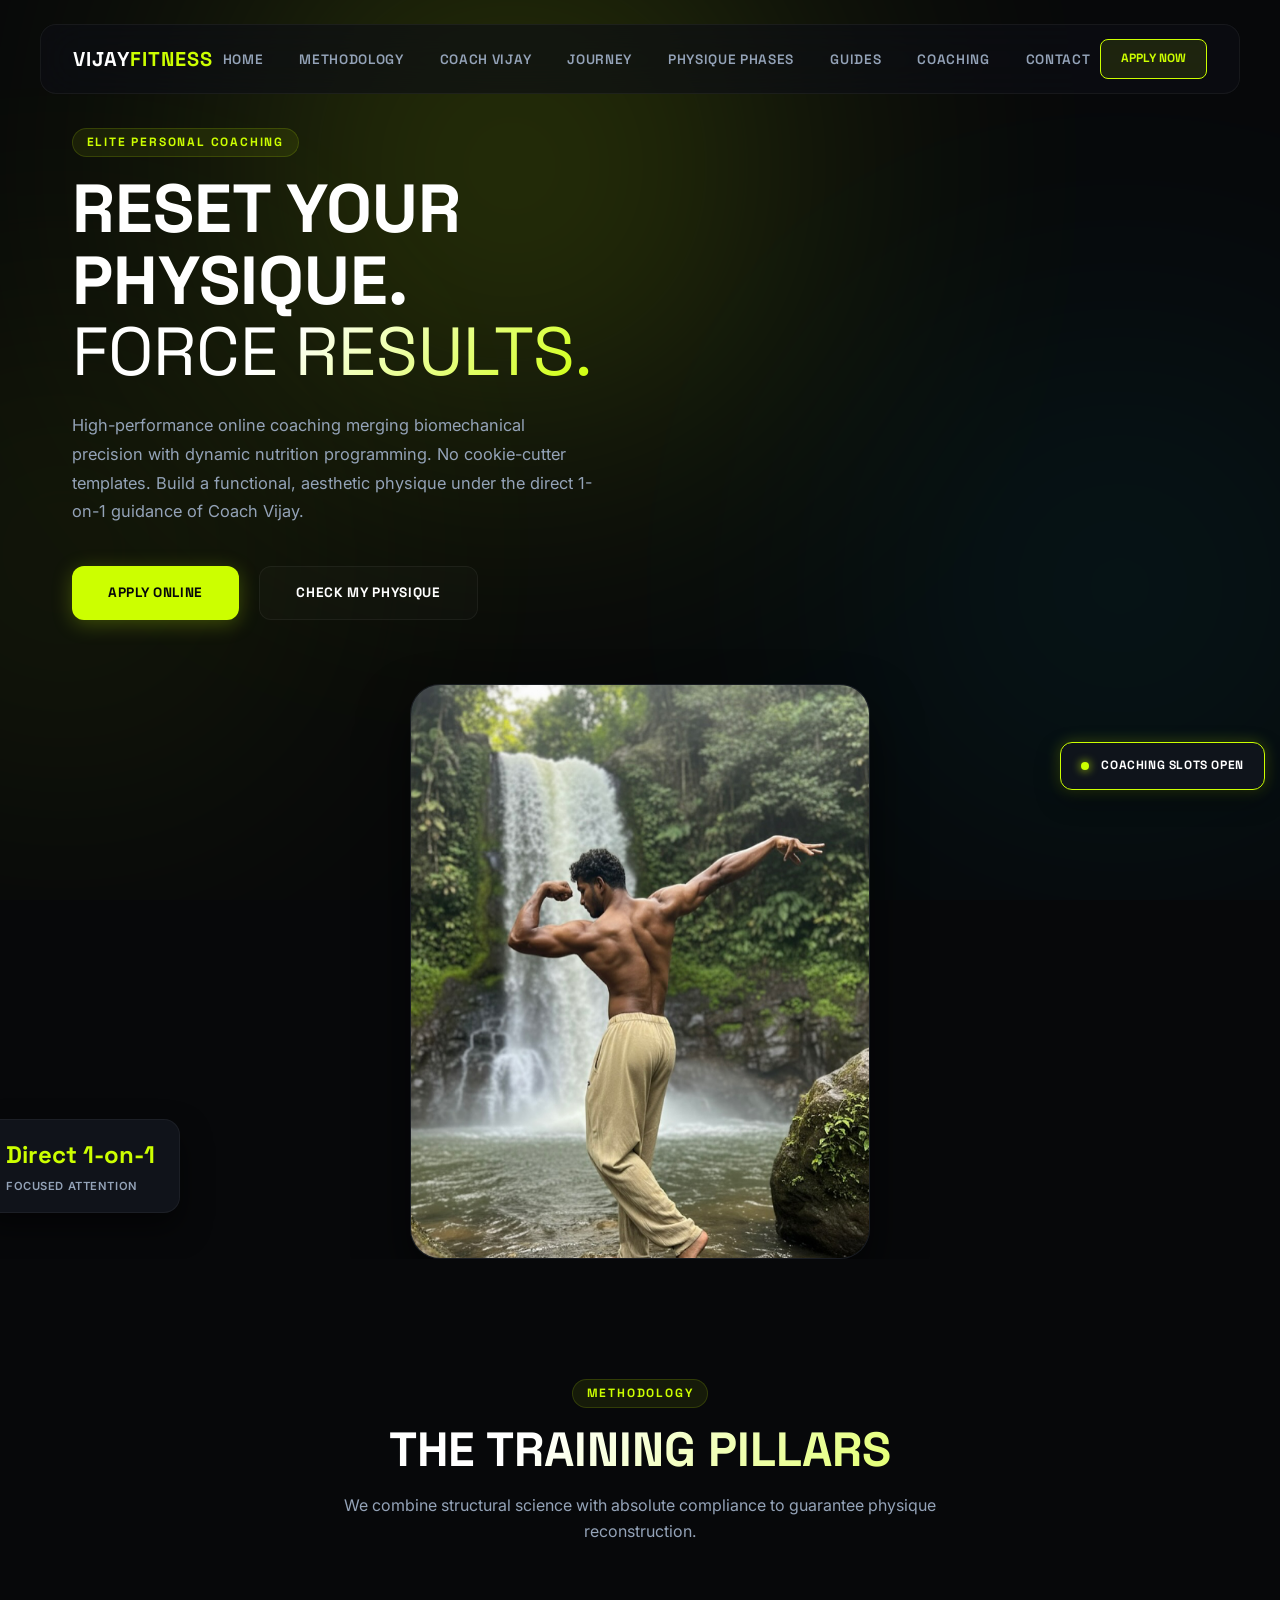
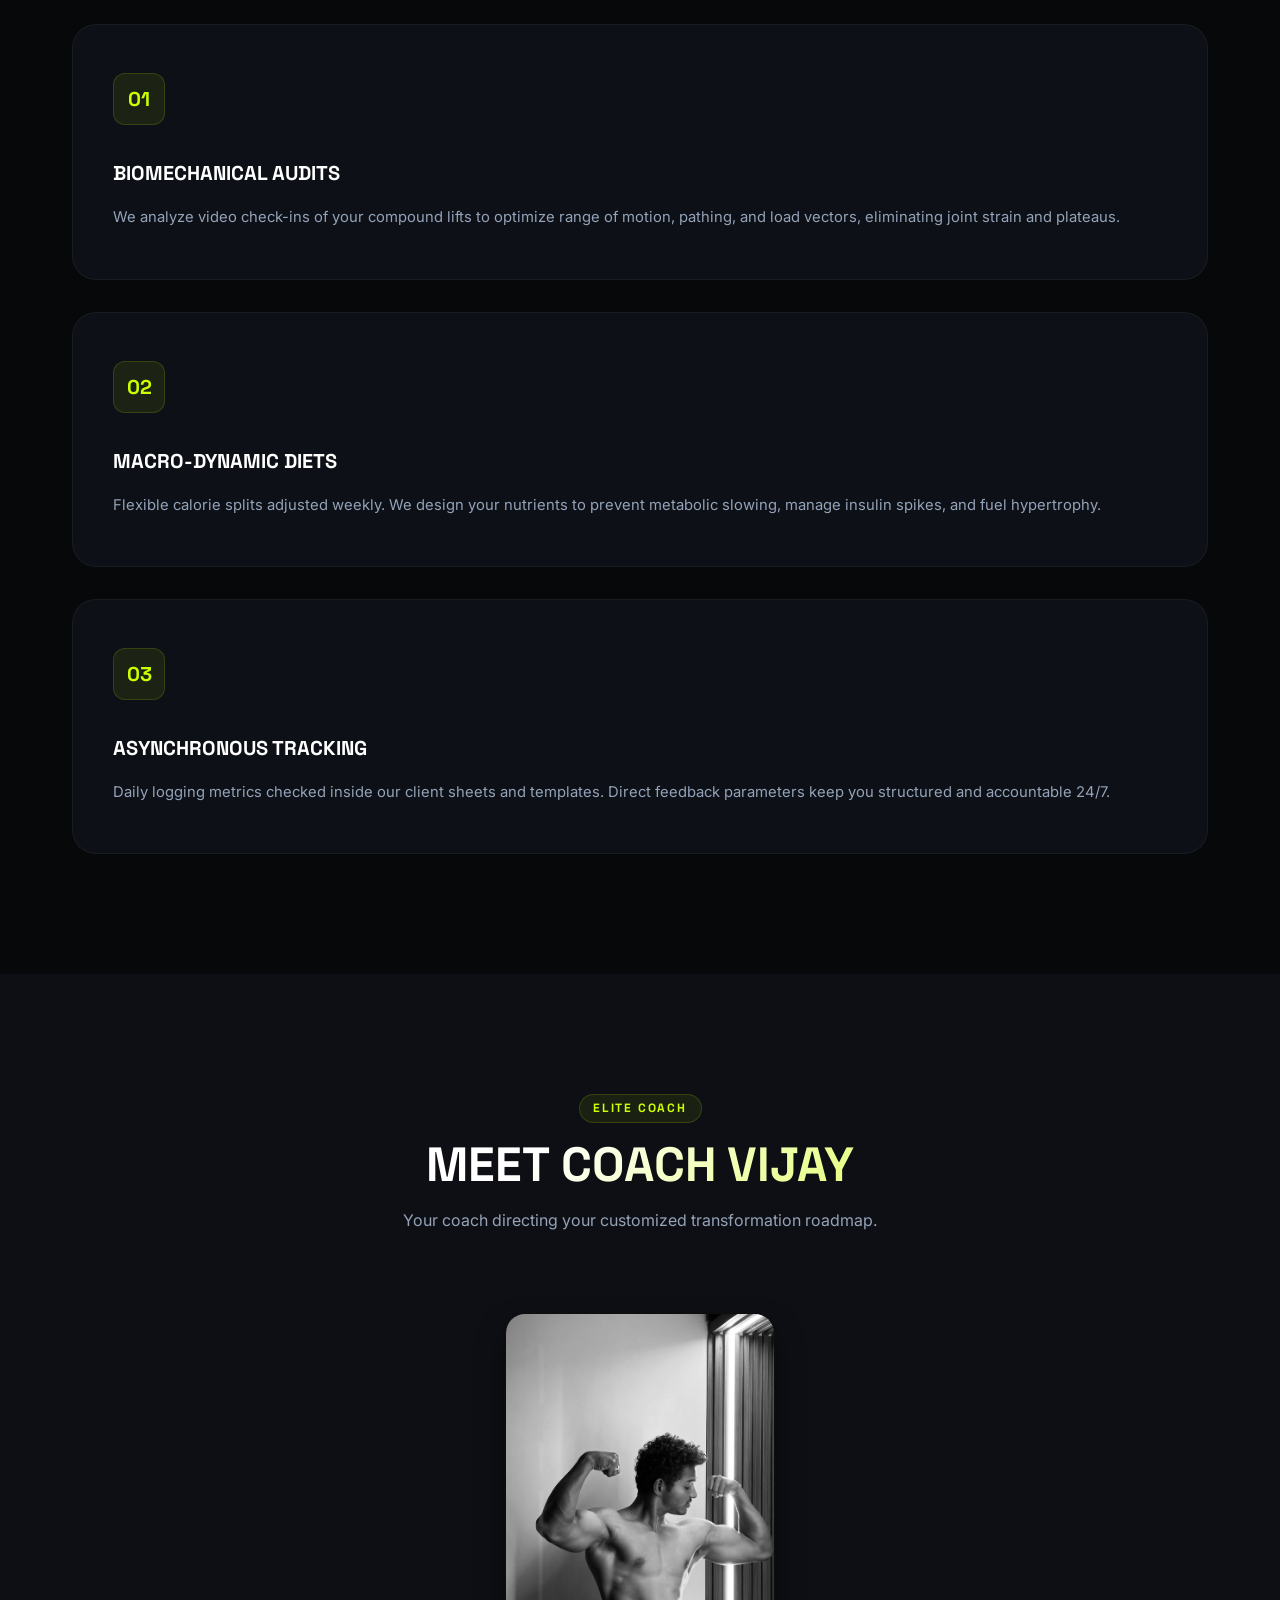
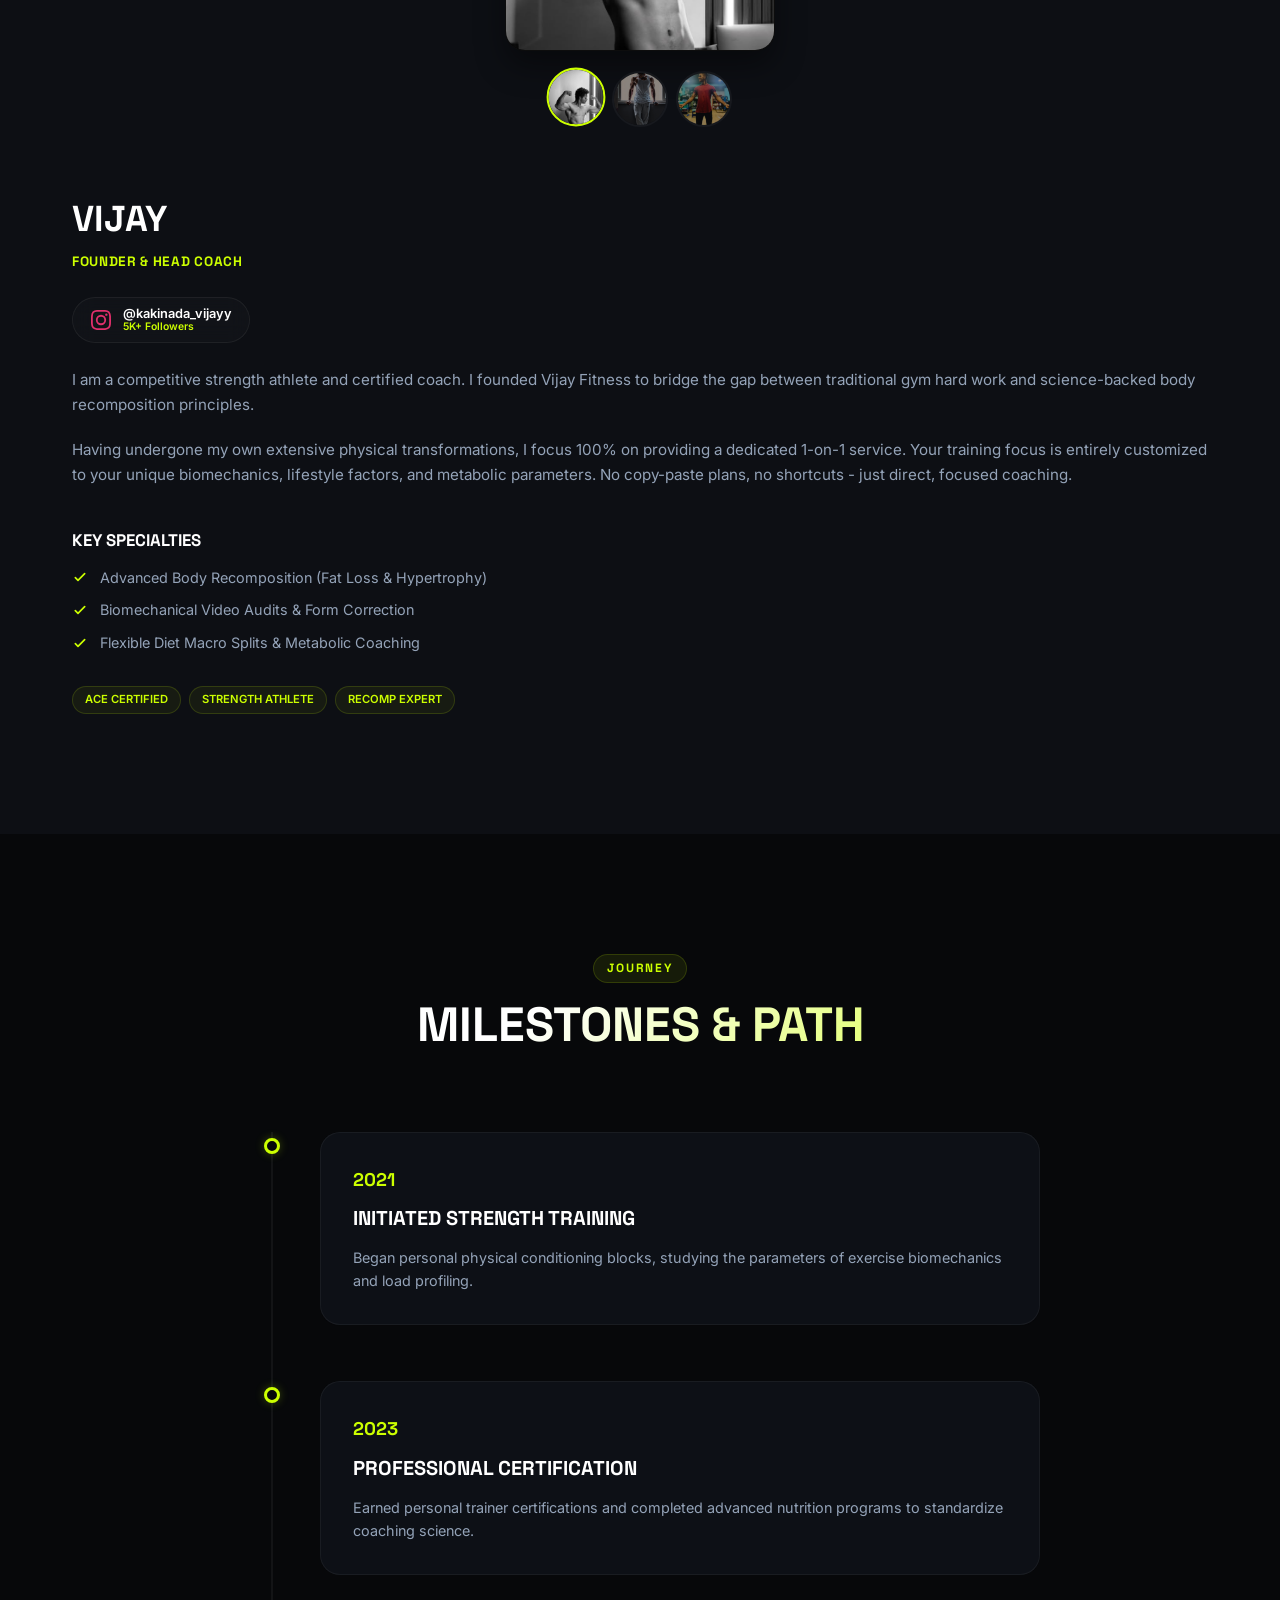
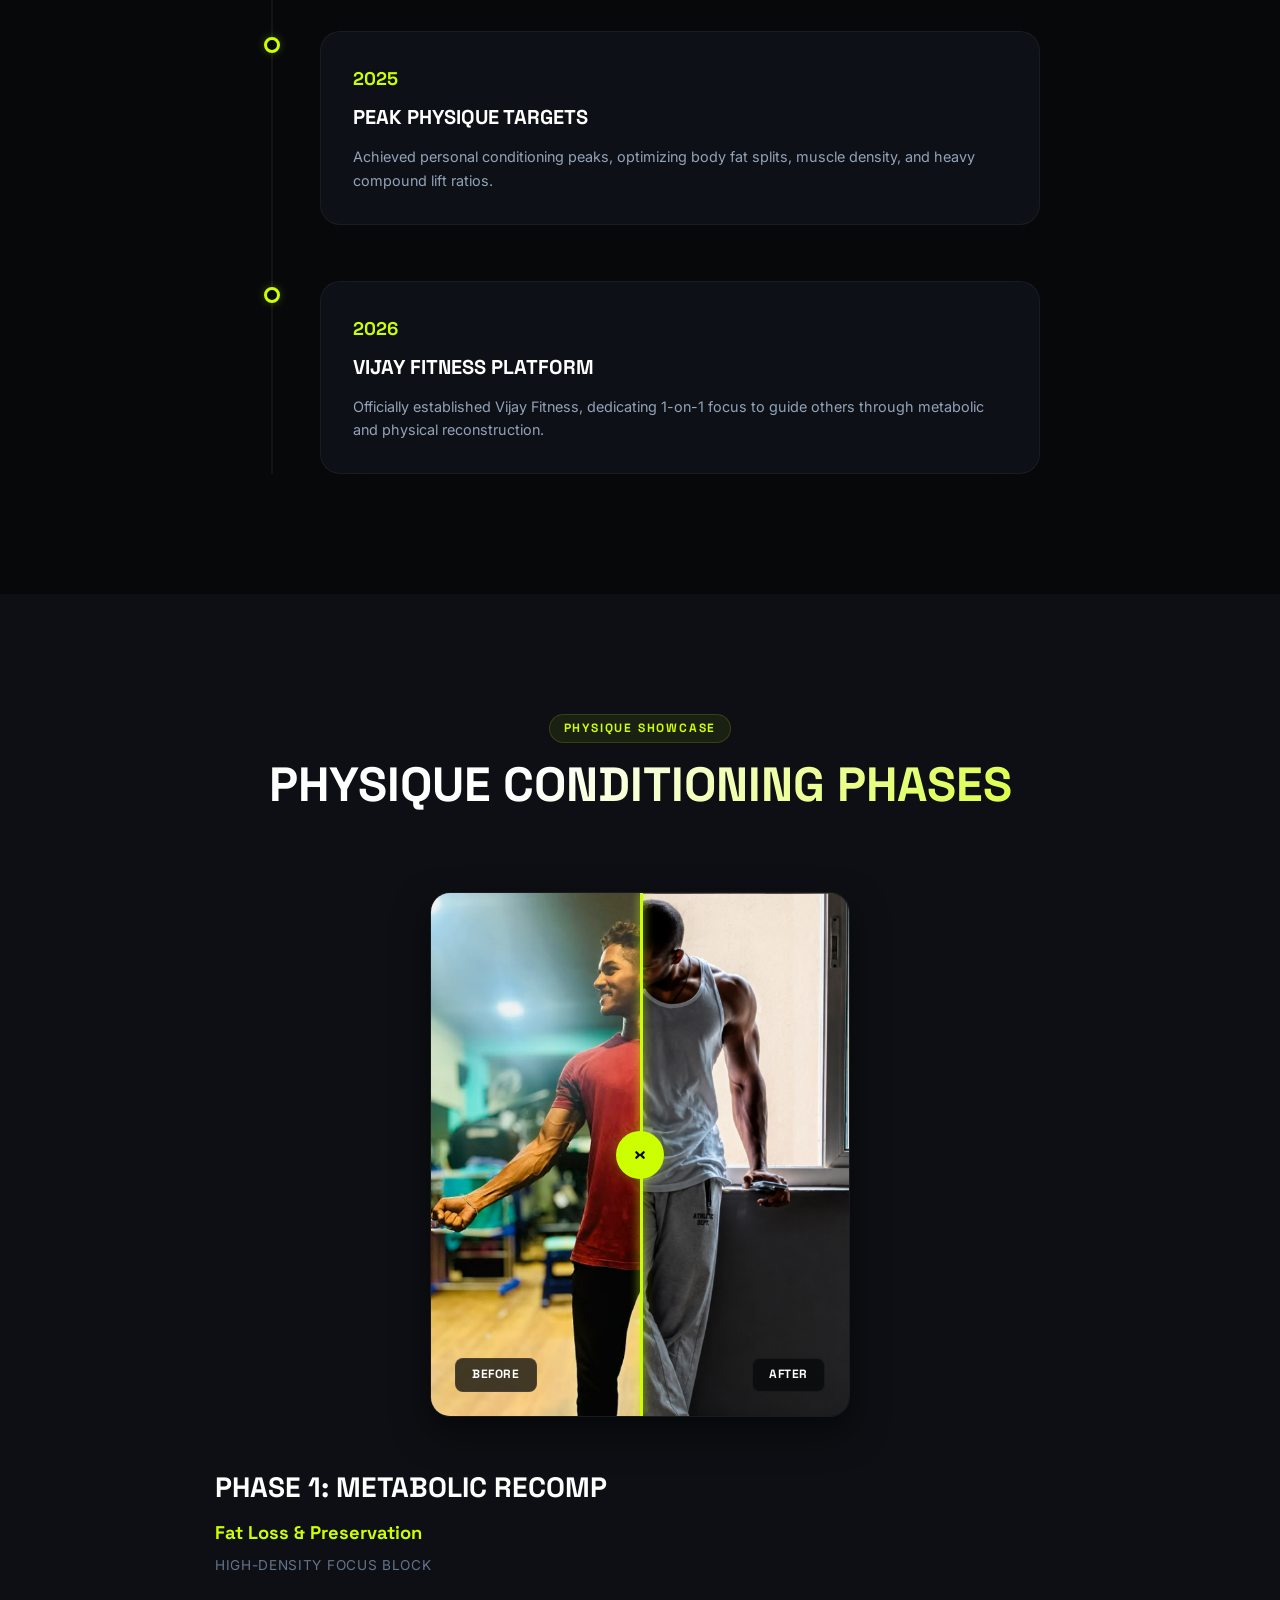
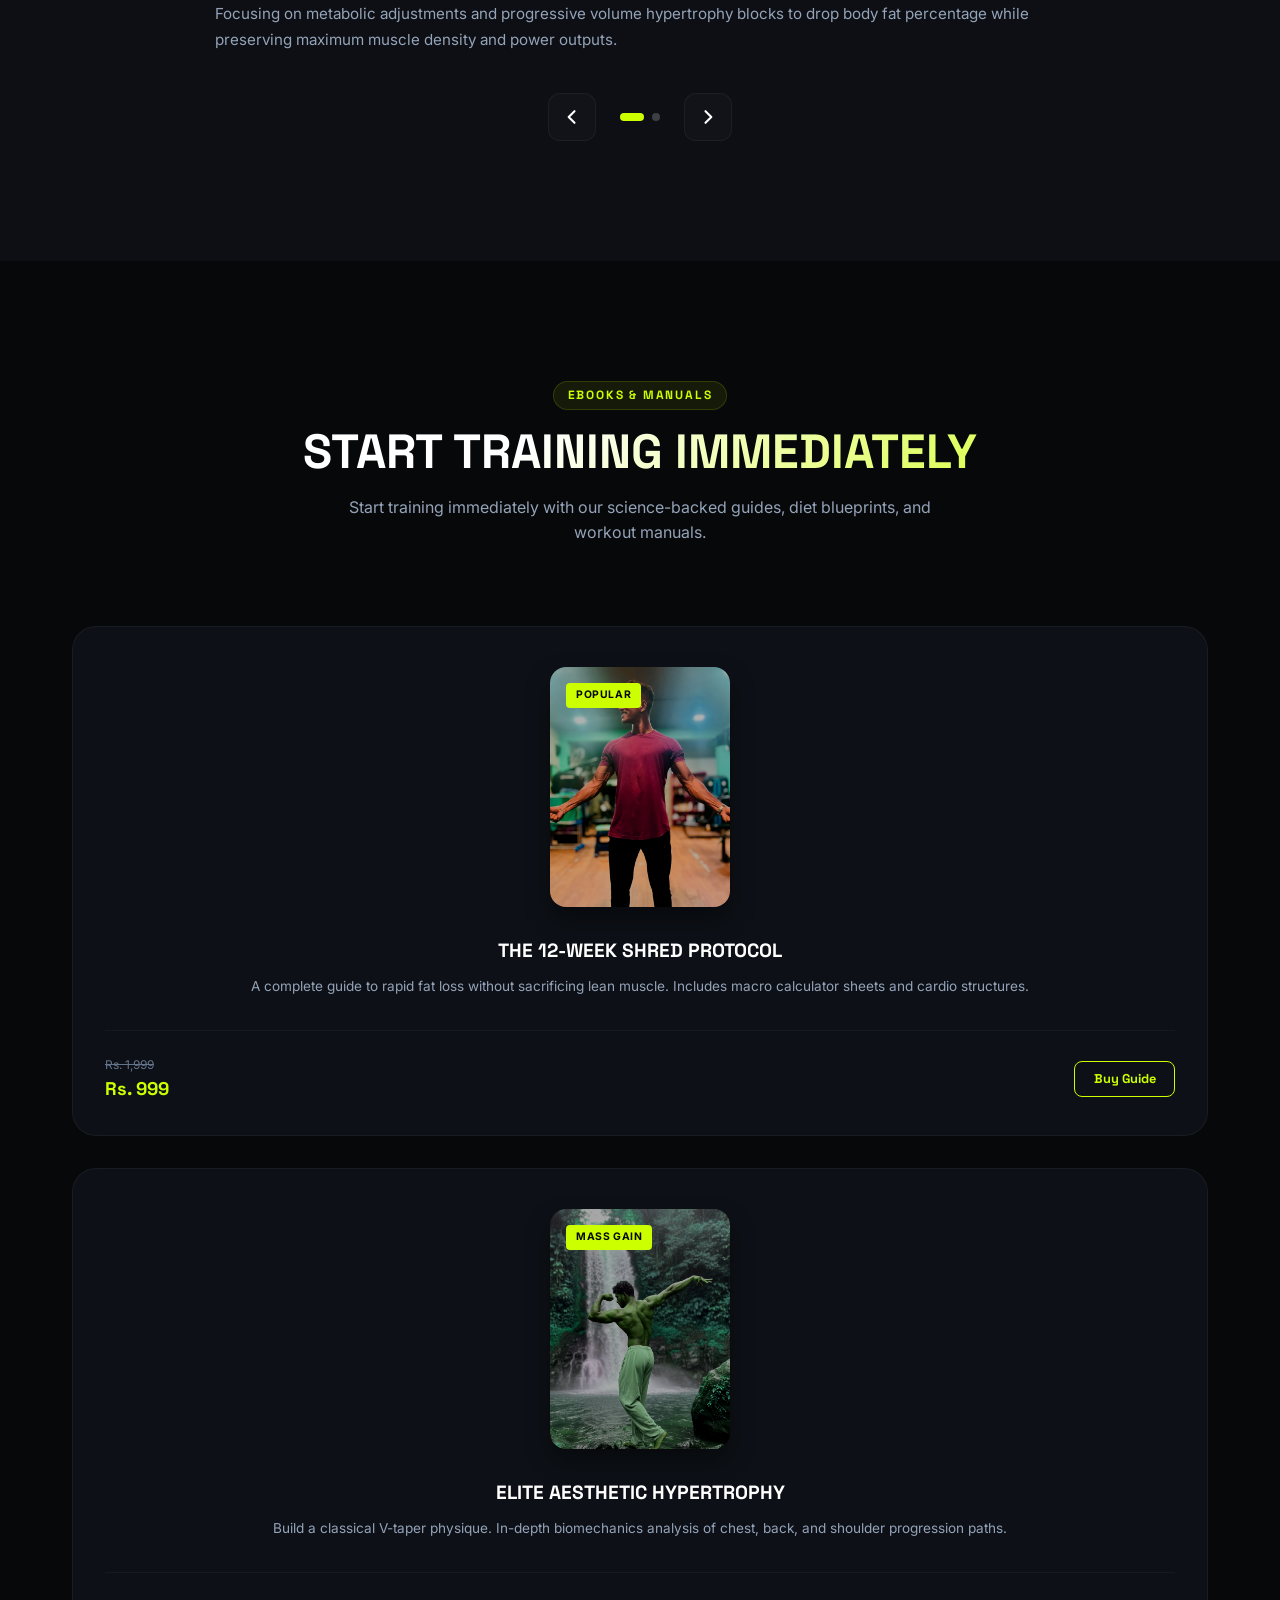
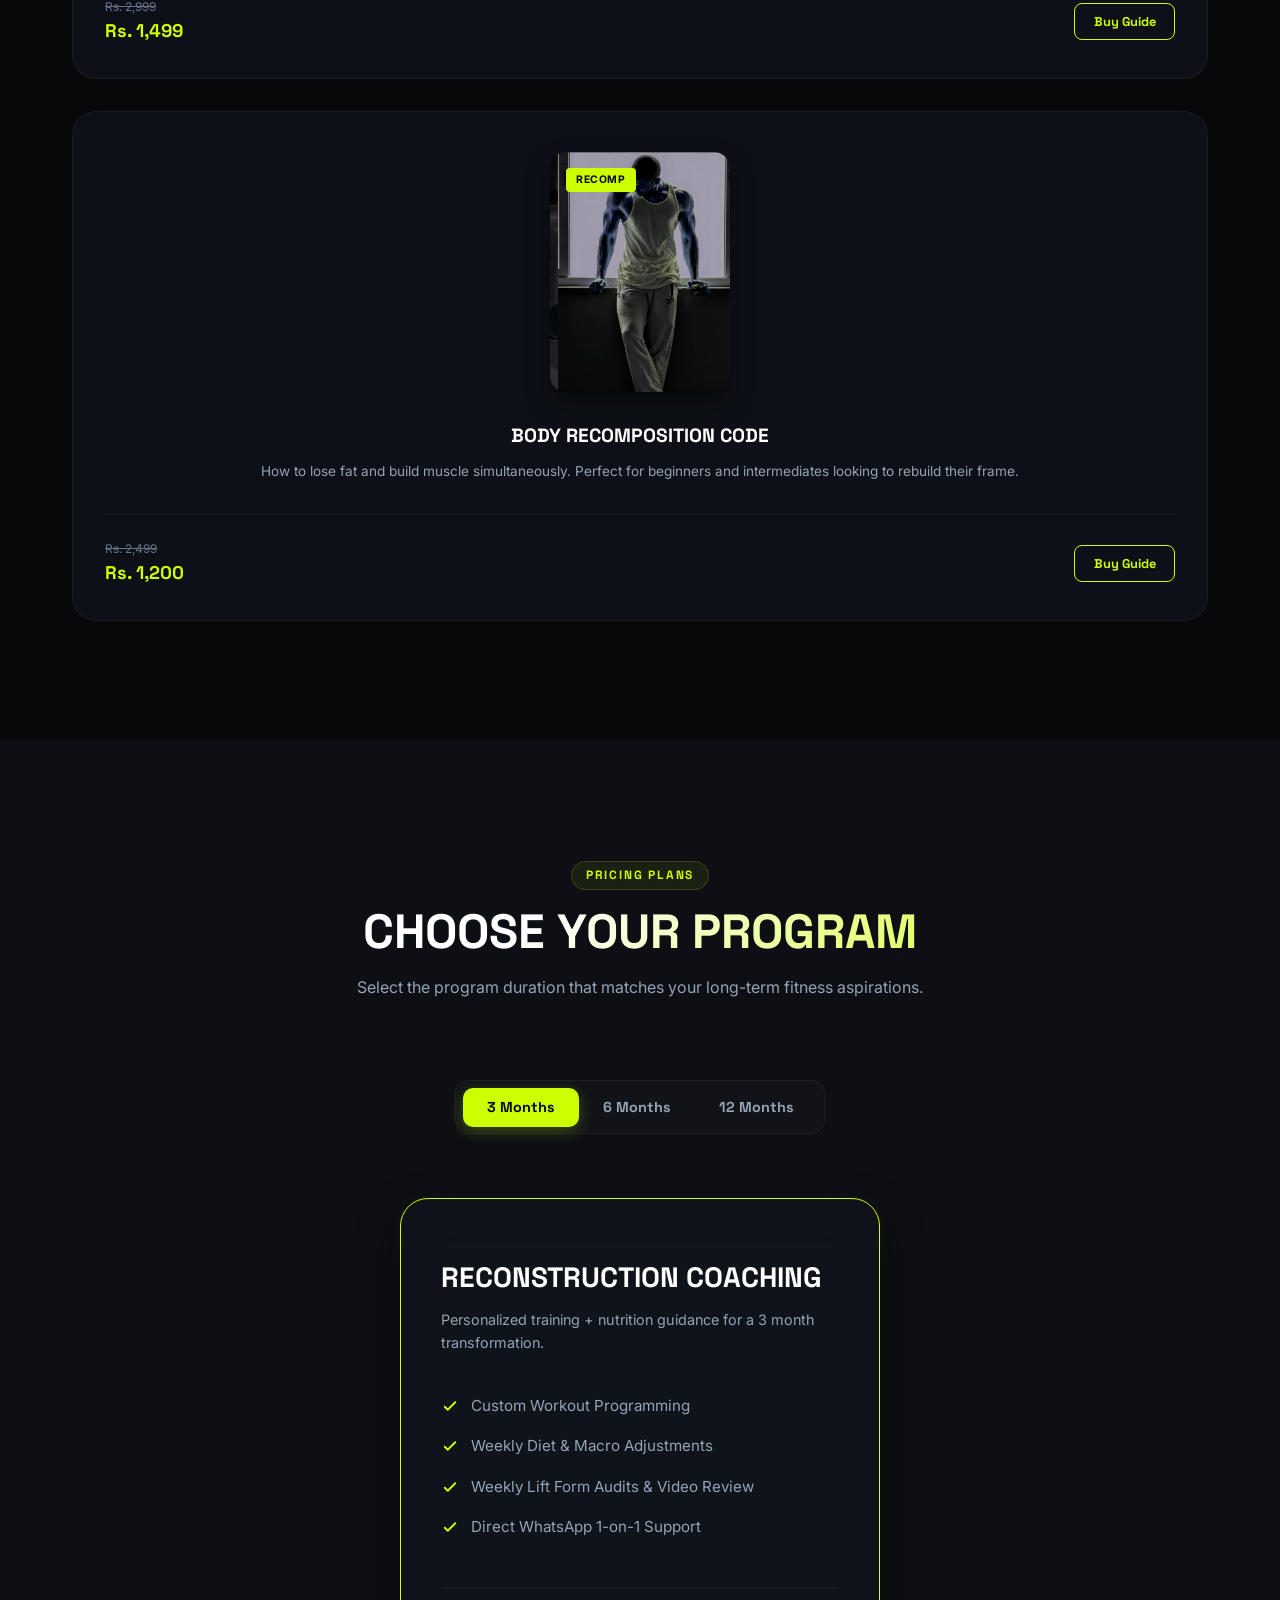
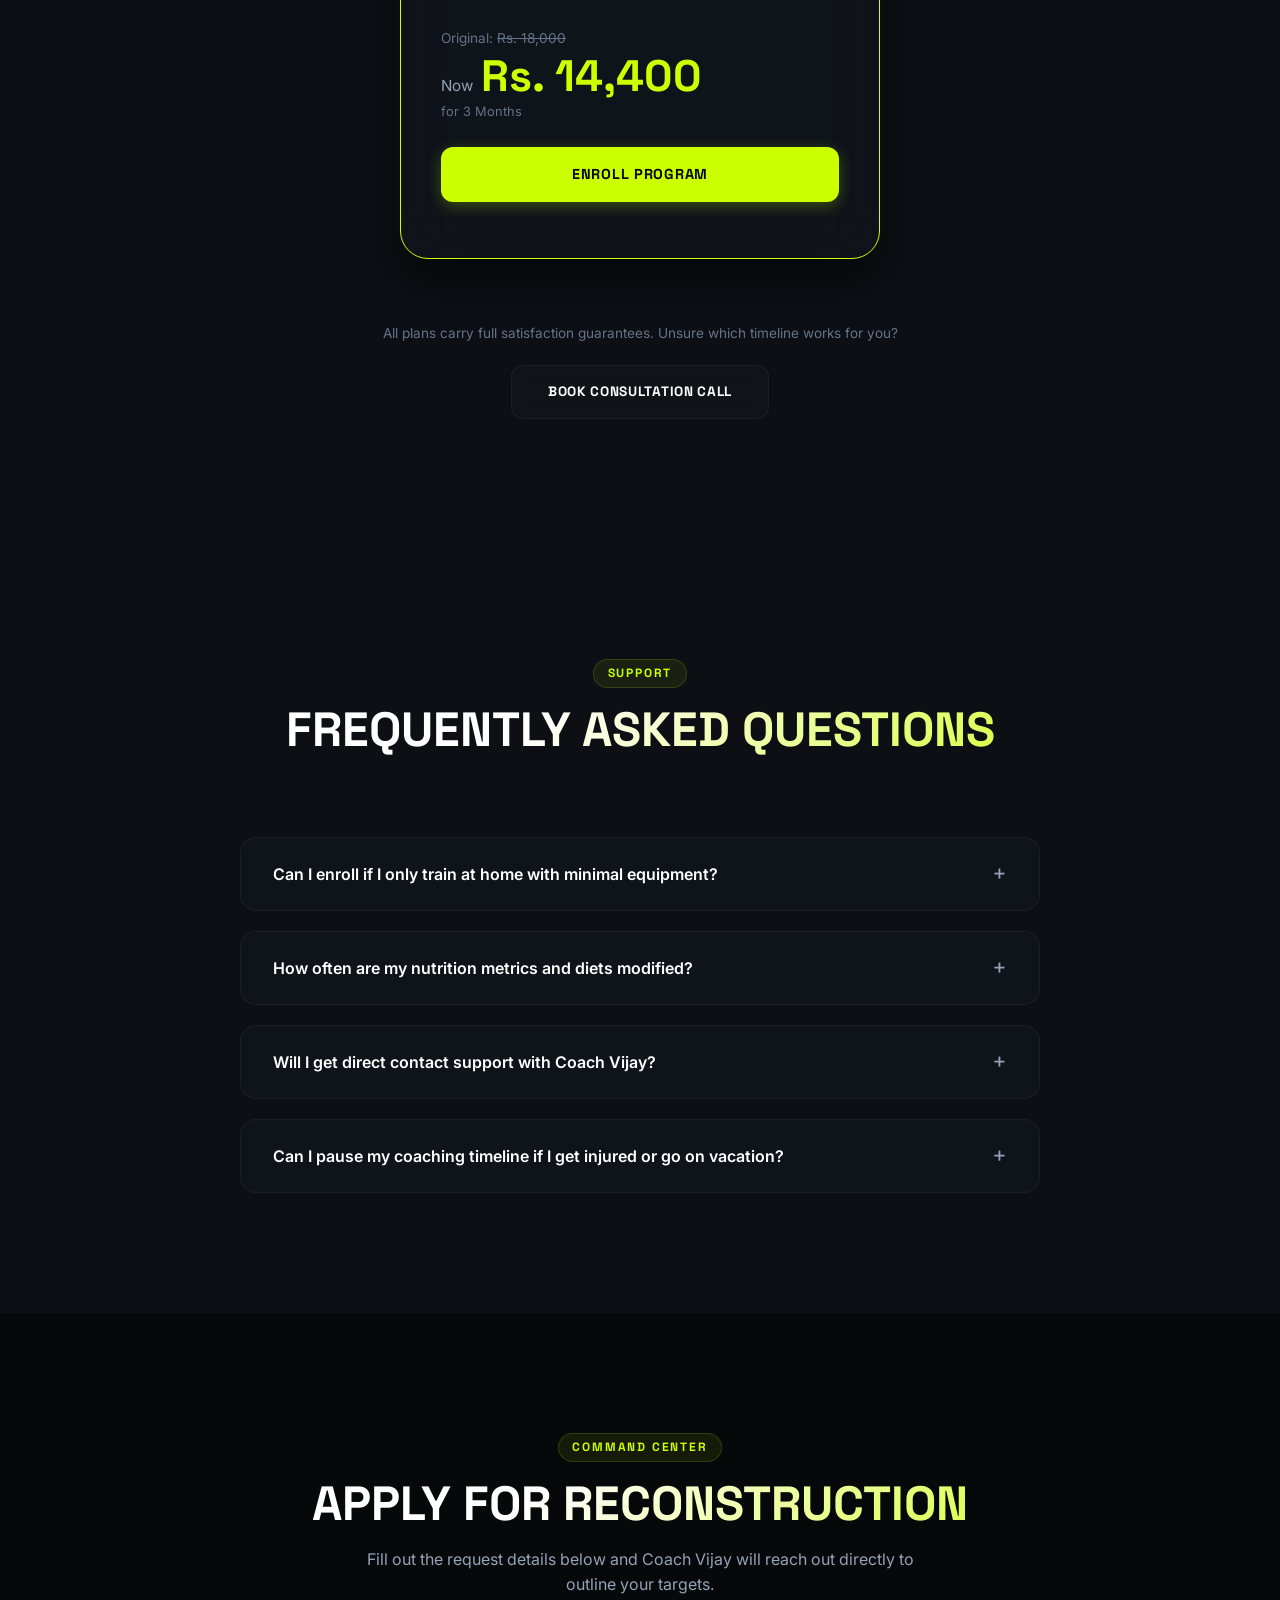
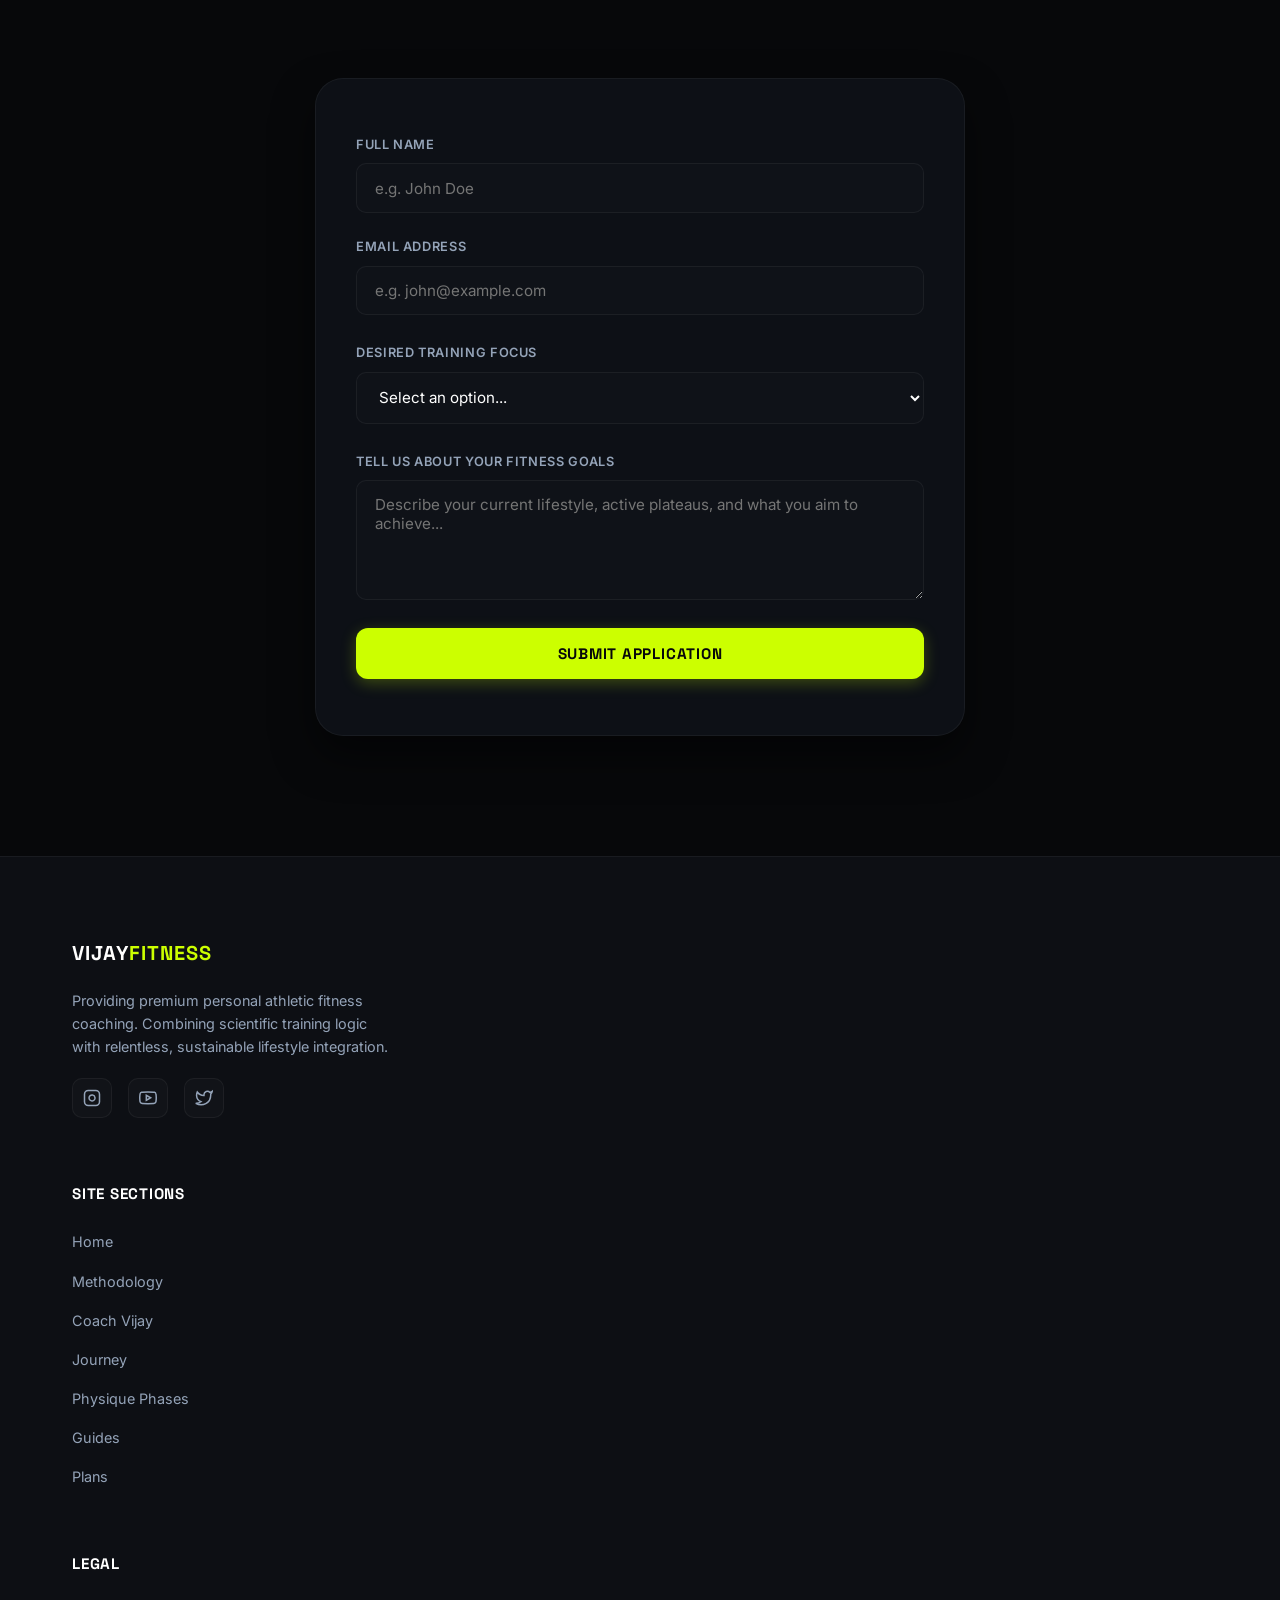
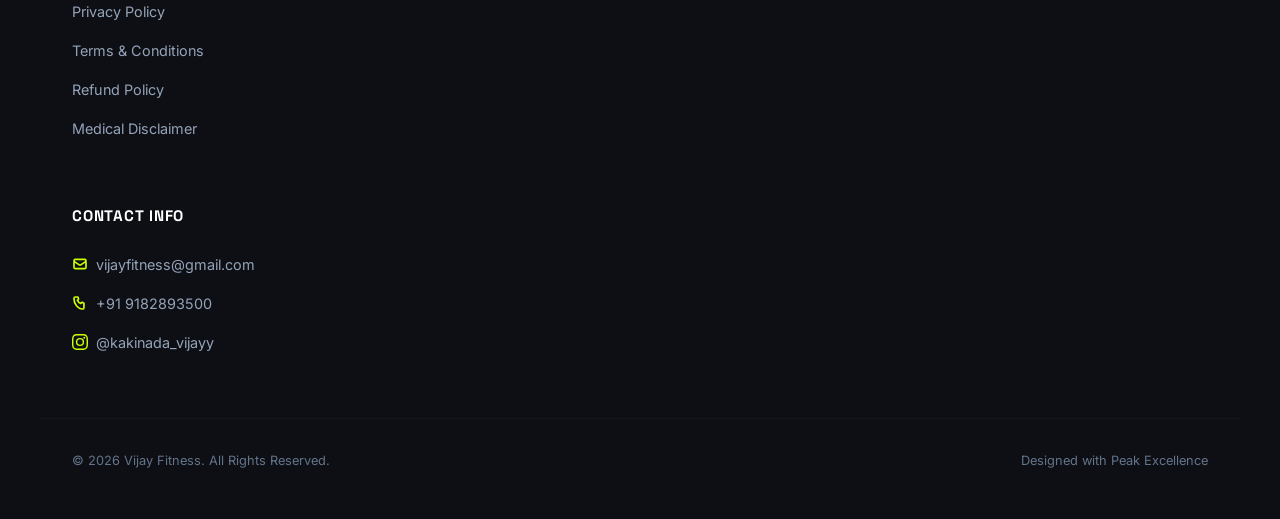
==== commit 09dc9ea5: "Configure starting-stage parameters: removed app features, stats counters, and client slides; framed" ====
--- a/index.html
+++ b/index.html
@@ -31,10 +31,9 @@
         <li><a href="#home">Home</a></li>
         <li><a href="#about">Methodology</a></li>
         <li><a href="#coaches">Coach Vijay</a></li>
-        <li><a href="#achievements">Timeline</a></li>
-        <li><a href="#transformations">Results</a></li>
+        <li><a href="#achievements">Journey</a></li>
+        <li><a href="#transformations">Physique Phases</a></li>
         <li><a href="#ebooks">Guides</a></li>
-        <li><a href="#app">App Setup</a></li>
         <li><a href="#plans">Coaching</a></li>
         <li><a href="#contact">Contact</a></li>
       </ul>
@@ -61,10 +60,9 @@
         <li><a href="#home">Home</a></li>
         <li><a href="#about">Methodology</a></li>
         <li><a href="#coaches">Coach Vijay</a></li>
-        <li><a href="#achievements">Timeline</a></li>
-        <li><a href="#transformations">Results</a></li>
+        <li><a href="#achievements">Journey</a></li>
+        <li><a href="#transformations">Physique Phases</a></li>
         <li><a href="#ebooks">Guides</a></li>
-        <li><a href="#app">App Setup</a></li>
         <li><a href="#plans">Coaching</a></li>
         <li><a href="#contact">Contact</a></li>
       </ul>
@@ -76,15 +74,15 @@
   <section id="home" class="hero-section">
     <div class="container hero-grid">
       <div class="hero-content">
-        <span class="section-tag">Elite Performance Coaching</span>
+        <span class="section-tag">Elite Personal Coaching</span>
         <h1 class="hero-title">Reset Your<br>Physique.<br><span class="gradient-text">Force Results.</span></h1>
         <p class="hero-desc">
           High-performance online coaching merging biomechanical precision with dynamic nutrition programming. 
-          No cookie-cutter templates. Build a functional, aesthetic physique under the direct guidance of Coach Vijay.
+          No cookie-cutter templates. Build a functional, aesthetic physique under the direct 1-on-1 guidance of Coach Vijay.
         </p>
         <div class="hero-actions">
           <a href="#plans" class="btn-primary">Apply Online</a>
-          <a href="#transformations" class="btn-secondary">Check Transformations</a>
+          <a href="#transformations" class="btn-secondary">Check My Physique</a>
         </div>
       </div>
       <div class="hero-image-wrapper">
@@ -94,35 +92,11 @@
         <!-- Floating Telemetry Badges -->
         <div class="hero-widget-active">
           <div class="ping"></div>
-          <span>Active Client Portal</span>
+          <span>Coaching Slots Open</span>
         </div>
         <div class="hero-widget-stats">
-          <span class="val">400+</span>
-          <span class="lbl">Successful Shifts</span>
-        </div>
-      </div>
-    </div>
-  </section>
-
-  <!-- Interactive Stats Counters Bar -->
-  <section class="section-padding" style="padding-top: 2rem; padding-bottom: 2rem;">
-    <div class="container">
-      <div class="stats-bar-grid">
-        <div class="stat-item">
-          <span class="stat-num" data-target="400">0</span>
-          <span class="stat-lbl">TRANSFORMATIONS</span>
-        </div>
-        <div class="stat-item">
-          <span class="stat-num" data-target="10">0</span>
-          <span class="stat-lbl">YEARS ACTIVE</span>
-        </div>
-        <div class="stat-item">
-          <span class="stat-num" data-target="98" data-suffix="%">0</span>
-          <span class="stat-lbl">CLIENT RETENTION</span>
-        </div>
-        <div class="stat-item">
-          <span class="stat-num" data-target="1500" data-suffix="+">0</span>
-          <span class="stat-lbl">ACTIVE APP USERS</span>
+          <span class="val">Direct 1-on-1</span>
+          <span class="lbl">Focused Attention</span>
         </div>
       </div>
     </div>
@@ -151,7 +125,7 @@
         <div class="method-card">
           <div class="method-icon-box">03</div>
           <h3>Asynchronous Tracking</h3>
-          <p>Daily logging metrics checked inside our client app dashboard. Direct feedback parameters keep you structured and accountable 24/7.</p>
+          <p>Daily logging metrics checked inside our client sheets and templates. Direct feedback parameters keep you structured and accountable 24/7.</p>
         </div>
       </div>
     </div>
@@ -163,7 +137,7 @@
       <div class="section-header">
         <span class="section-tag">Elite Coach</span>
         <h2 class="gradient-text">Meet Coach Vijay</h2>
-        <p style="max-width: 600px; margin: 0 auto; color: var(--text-secondary);">Founder and head coach directing your customized transformation roadmap.</p>
+        <p style="max-width: 600px; margin: 0 auto; color: var(--text-secondary);">Your coach directing your customized transformation roadmap.</p>
       </div>
 
       <div class="coach-profile-container">
@@ -204,12 +178,13 @@
           </a>
 
           <p class="coach-profile-bio">
-            I am a competitive strength athlete and certified coach with over 10 years of personal training experience. 
+            I am a competitive strength athlete and certified coach. 
             I founded Vijay Fitness to bridge the gap between traditional gym hard work and science-backed body recomposition principles.
           </p>
           <p class="coach-profile-bio">
-            Having successfully coached over 400+ clients worldwide, my training focus is entirely customized to your unique biomechanics, lifestyle factors, and metabolic parameters. 
-            No copy-paste plans, no shortcuts - just proven guidance built around you.
+            Having undergone my own extensive physical transformations, I focus 100% on providing a dedicated 1-on-1 service. 
+            Your training focus is entirely customized to your unique biomechanics, lifestyle factors, and metabolic parameters. 
+            No copy-paste plans, no shortcuts - just direct, focused coaching.
           </p>
           
           <div class="coach-expertise">
@@ -250,63 +225,63 @@
   <section id="achievements" class="section-padding">
     <div class="container">
       <div class="section-header">
-        <span class="section-tag">Timeline</span>
-        <h2 class="gradient-text">Journey &amp; Milestones</h2>
+        <span class="section-tag">Journey</span>
+        <h2 class="gradient-text">Milestones &amp; Path</h2>
       </div>
 
       <div class="timeline-container">
         <div class="timeline-item">
           <div class="timeline-marker"></div>
           <div class="timeline-content">
-            <div class="timeline-date">2016</div>
-            <h3>Certified Athlete &amp; Trainer</h3>
-            <p>Earned elite certifications in personal training and sports nutrition, starting local coaching for competitive athletes.</p>
-          </div>
-        </div>
-        <div class="timeline-item">
-          <div class="timeline-marker"></div>
-          <div class="timeline-content">
-            <div class="timeline-date">2019</div>
-            <h3>Vijay Fitness Foundation</h3>
-            <p>Launched the online personal coaching platform, helping clients manage metabolic resets and body transformations globally.</p>
+            <div class="timeline-date">2021</div>
+            <h3>Initiated Strength Training</h3>
+            <p>Began personal physical conditioning blocks, studying the parameters of exercise biomechanics and load profiling.</p>
           </div>
         </div>
         <div class="timeline-item">
           <div class="timeline-marker"></div>
           <div class="timeline-content">
             <div class="timeline-date">2023</div>
-            <h3>Crossing 400+ Transformations</h3>
-            <p>Successfully crossed 400 client physique recompositions. Refined custom trackers to boost training outcomes.</p>
+            <h3>Professional Certification</h3>
+            <p>Earned personal trainer certifications and completed advanced nutrition programs to standardize coaching science.</p>
+          </div>
+        </div>
+        <div class="timeline-item">
+          <div class="timeline-marker"></div>
+          <div class="timeline-content">
+            <div class="timeline-date">2025</div>
+            <h3>Peak Physique Targets</h3>
+            <p>Achieved personal conditioning peaks, optimizing body fat splits, muscle density, and heavy compound lift ratios.</p>
           </div>
         </div>
         <div class="timeline-item">
           <div class="timeline-marker"></div>
           <div class="timeline-content">
             <div class="timeline-date">2026</div>
-            <h3>Coaching Portal Integration</h3>
-            <p>Launched the proprietary Vijay Fitness app telemetry dashboards, syncing workout checks and nutrient databases.</p>
-          </div>
-        </div>
-      </div>
-    </div>
-  </section>
-
-  <!-- Transformations Section -->
+            <h3>Vijay Fitness Platform</h3>
+            <p>Officially established Vijay Fitness, dedicating 1-on-1 focus to guide others through metabolic and physical reconstruction.</p>
+          </div>
+        </div>
+      </div>
+    </div>
+  </section>
+
+  <!-- Transformations Section (Personal Poses Showcase) -->
   <section id="transformations" class="section-padding" style="background: var(--bg-secondary);">
     <div class="container">
       <div class="section-header">
-        <span class="section-tag">Client Cases</span>
-        <h2 class="gradient-text">Shifts &amp; Transformations</h2>
+        <span class="section-tag">Physique Showcase</span>
+        <h2 class="gradient-text">Physique Conditioning Phases</h2>
       </div>
 
       <div class="transformations-container">
         <div class="transformations-slider">
           
-          <!-- Slide 1 (Chinna) -->
+          <!-- Slide 1 (Phase 1) -->
           <div class="transformation-card active" id="slide-0">
             <div class="ba-slider-container">
-              <img src="images/transformations/after1.png" alt="Chinna Before" class="slider-img slider-before">
-              <img src="images/transformations/before1.png" alt="Chinna After" class="slider-img slider-after">
+              <img src="images/transformations/after1.png" alt="Vijay Conditioning Phase 1 After" class="slider-img slider-before">
+              <img src="images/transformations/before1.png" alt="Vijay Conditioning Phase 1 Before" class="slider-img slider-after">
               <div class="slider-bar"></div>
               <div class="slider-button" aria-hidden="true">
                 <svg fill="none" stroke="currentColor" stroke-width="2.5" viewBox="0 0 24 24" xmlns="http://www.w3.org/2000/svg">
@@ -318,22 +293,20 @@
               <div class="ba-label ba-label-after">After</div>
             </div>
             <div class="transformation-details">
-              <h3>Chinna</h3>
-              <div class="transformation-stats">80kg &rarr; 66kg (Lost 14kg)</div>
-              <div class="transformation-duration">3 Month Recomposition</div>
+              <h3>Phase 1: Metabolic Recomp</h3>
+              <div class="transformation-stats">Fat Loss &amp; Preservation</div>
+              <div class="transformation-duration">High-Density Focus Block</div>
               <p class="transformation-desc">
-                "Working under Vijay's direct coaching was a complete game changer. 
-                I had struggled with visceral fat for years. We restructured my nutrition around my busy schedule 
-                and focused on progressive overload weight training. The before/after results speak for themselves!"
+                Focusing on metabolic adjustments and progressive volume hypertrophy blocks to drop body fat percentage while preserving maximum muscle density and power outputs.
               </p>
             </div>
           </div>
 
-          <!-- Slide 2 (Eswar) -->
+          <!-- Slide 2 (Phase 2) -->
           <div class="transformation-card" id="slide-1">
             <div class="ba-slider-container">
-              <img src="images/transformations/after2.png" alt="Eswar Before" class="slider-img slider-before">
-              <img src="images/transformations/before2.png" alt="Eswar After" class="slider-img slider-after">
+              <img src="images/transformations/after2.png" alt="Vijay Peak Definition After" class="slider-img slider-before">
+              <img src="images/transformations/before2.png" alt="Vijay Peak Definition Before" class="slider-img slider-after">
               <div class="slider-bar"></div>
               <div class="slider-button" aria-hidden="true">
                 <svg fill="none" stroke="currentColor" stroke-width="2.5" viewBox="0 0 24 24" xmlns="http://www.w3.org/2000/svg">
@@ -345,12 +318,11 @@
               <div class="ba-label ba-label-after">After</div>
             </div>
             <div class="transformation-details">
-              <h3>Eswar</h3>
-              <div class="transformation-stats">75kg &rarr; 68kg (Lost 7kg)</div>
-              <div class="transformation-duration">3 Month Hypertrophy</div>
+              <h3>Phase 2: Peak Definition</h3>
+              <div class="transformation-stats">Aesthetic Density &amp; Definition</div>
+              <div class="transformation-duration">Strength Integration Block</div>
               <p class="transformation-desc">
-                "I didn't just lose weight - I completely rebuilt my physique. Vijay designed a body recomposition protocol 
-                allowing me to pack on muscle mass while trimming down fat. My strength levels hit all-time highs."
+                Applying heavy load profiles with precise biomechanical paths to maximize strength parameters and achieve peak physical conditioning.
               </p>
             </div>
           </div>
@@ -389,7 +361,7 @@
         <div class="ebook-card">
           <div class="ebook-cover-wrapper">
             <img src="images/ebooks/ebook1.png" alt="Shred Protocol Cover" class="ebook-img book-tone-1">
-            <div class="ebook-tag">BEST SELLER</div>
+            <div class="ebook-tag">POPULAR</div>
           </div>
           <div class="ebook-content">
             <h3>The 12-Week Shred Protocol</h3>
@@ -445,84 +417,8 @@
     </div>
   </section>
 
-  <!-- Mobile App Section -->
-  <section id="app" class="section-padding" style="background: var(--bg-secondary);">
-    <div class="container app-grid">
-      <div class="app-content">
-        <span class="section-tag">Telemetry App</span>
-        <h2 class="gradient-text" style="font-size: clamp(2rem, 4vw, 3rem); text-transform: uppercase; line-height: 1.1; margin-bottom: 1.5rem;">Track On The Go</h2>
-        <p class="app-desc" style="margin-bottom: 2rem;">
-          Get exclusive access to the Vijay Fitness mobile application. Available for iOS and Android, our digital platform keeps your coaching parameters organized in one place.
-        </p>
-        
-        <ul aria-label="App features list" class="app-features-list" style="list-style: none; display: flex; flex-direction: column; gap: 1.25rem; margin-bottom: 2.5rem;">
-          <li style="display: flex; align-items: flex-start; gap: 1rem;">
-            <div class="app-feature-icon">
-              <svg fill="none" stroke="currentColor" stroke-width="2.5" viewBox="0 0 24 24" width="20" height="20" style="color: var(--volt-primary);"><path stroke-linecap="round" stroke-linejoin="round" d="M9 12l2 2 4-4m6 2a9 9 0 11-18 0 9 9 0 0118 0z"></path></svg>
-            </div>
-            <div>
-              <h4 style="font-size: 1.05rem; margin-bottom: 0.25rem; text-transform: uppercase;">Interactive Workout Logs</h4>
-              <p style="font-size: 0.9rem; color: var(--text-secondary);">Log your weight reps and video your form checks to get direct revision feedback from your coach.</p>
-            </div>
-          </li>
-          <li style="display: flex; align-items: flex-start; gap: 1rem;">
-            <div class="app-feature-icon">
-              <svg fill="none" stroke="currentColor" stroke-width="2.5" viewBox="0 0 24 24" width="20" height="20" style="color: var(--volt-primary);"><path stroke-linecap="round" stroke-linejoin="round" d="M9 12l2 2 4-4m6 2a9 9 0 11-18 0 9 9 0 0118 0z"></path></svg>
-            </div>
-            <div>
-              <h4 style="font-size: 1.05rem; margin-bottom: 0.25rem; text-transform: uppercase;">Custom Macro Tracking</h4>
-              <p style="font-size: 0.9rem; color: var(--text-secondary);">Scan barcodes, enter custom calories, and track your daily fiber, carbs, fats, and proteins easily.</p>
-            </div>
-          </li>
-          <li style="display: flex; align-items: flex-start; gap: 1rem;">
-            <div class="app-feature-icon">
-              <svg fill="none" stroke="currentColor" stroke-width="2.5" viewBox="0 0 24 24" width="20" height="20" style="color: var(--volt-primary);"><path stroke-linecap="round" stroke-linejoin="round" d="M9 12l2 2 4-4m6 2a9 9 0 11-18 0 9 9 0 0118 0z"></path></svg>
-            </div>
-            <div>
-              <h4 style="font-size: 1.05rem; margin-bottom: 0.25rem; text-transform: uppercase;">Direct Messaging &amp; Audio</h4>
-              <p style="font-size: 0.9rem; color: var(--text-secondary);">Send chat queries and audio descriptions directly to your trainer to clear plan questions instantly.</p>
-            </div>
-          </li>
-        </ul>
-
-        <div class="app-badges">
-          <a href="#" class="badge-link" onclick="event.preventDefault(); alert('Redirecting to Apple App Store (Demo)...')">
-            <img src="https://upload.wikimedia.org/wikipedia/commons/3/3c/Download_on_the_App_Store_Badge.svg" alt="Download on the App Store" style="height: 40px;">
-          </a>
-          <a href="#" class="badge-link" onclick="event.preventDefault(); alert('Redirecting to Google Play Store (Demo)...')">
-            <img src="https://upload.wikimedia.org/wikipedia/commons/7/78/Google_Play_Store_badge_EN.svg" alt="Get it on Google Play" style="height: 40px;">
-          </a>
-        </div>
-      </div>
-
-      <!-- App Mockup Phone Display -->
-      <div class="app-mockup-wrapper">
-        <div class="phone-frame">
-          <div class="phone-notch"></div>
-          <div class="phone-screen">
-            <img src="images/app_bg.png" alt="Phone Display Demo" class="phone-bg">
-            <div class="phone-overlay">
-              <div class="phone-time">09:41</div>
-              <div class="phone-widget">
-                <div class="widget-title">TODAY'S FUEL</div>
-                <div class="widget-metric">3,400 kcal</div>
-                <div class="widget-bar"><div class="fill" style="width: 78%;"></div></div>
-                <div class="widget-footer">Protein: 180g / 200g</div>
-              </div>
-              <div class="phone-widget widget-dark">
-                <div class="widget-title">ACTIVE PLAN</div>
-                <div class="widget-metric">Hypertrophy Split B</div>
-                <div class="widget-footer">Chest &amp; Triceps Routine</div>
-              </div>
-            </div>
-          </div>
-        </div>
-      </div>
-    </div>
-  </section>
-
   <!-- Pricing Plans Section -->
-  <section id="plans" class="section-padding">
+  <section id="plans" class="section-padding" style="background: var(--bg-secondary);">
     <div class="container">
       <div class="section-header">
         <span class="section-tag">Pricing Plans</span>
@@ -563,19 +459,13 @@
               <svg fill="none" stroke="currentColor" stroke-width="2.5" viewBox="0 0 24 24" xmlns="http://www.w3.org/2000/svg">
                 <path stroke-linecap="round" stroke-linejoin="round" d="M5 13l4 4L19 7"></path>
               </svg>
-              Weekly Lift Form Audits
+              Weekly Lift Form Audits &amp; Video Review
             </li>
             <li>
               <svg fill="none" stroke="currentColor" stroke-width="2.5" viewBox="0 0 24 24" xmlns="http://www.w3.org/2000/svg">
                 <path stroke-linecap="round" stroke-linejoin="round" d="M5 13l4 4L19 7"></path>
               </svg>
-              Custom Telemetry App Access
-            </li>
-            <li>
-              <svg fill="none" stroke="currentColor" stroke-width="2.5" viewBox="0 0 24 24" xmlns="http://www.w3.org/2000/svg">
-                <path stroke-linecap="round" stroke-linejoin="round" d="M5 13l4 4L19 7"></path>
-              </svg>
-              Direct WhatsApp Trainer Support
+              Direct WhatsApp 1-on-1 Support
             </li>
           </ul>
 
@@ -638,7 +528,7 @@
             <span class="faq-icon-arrow">+</span>
           </button>
           <div class="faq-content">
-            <p>Yes. Unlike large corporate coaching websites that delegate client files to junior assistants, Coach Vijay conducts your 1-on-1 strategy calls, weekly video reviews, and responds directly inside the app chat support.</p>
+            <p>Yes. Unlike large corporate coaching websites that delegate client files to junior assistants, Coach Vijay conducts your 1-on-1 strategy calls, weekly video reviews, and responds directly inside WhatsApp support.</p>
           </div>
         </div>
 
@@ -750,10 +640,9 @@
           <li><a href="#home">Home</a></li>
           <li><a href="#about">Methodology</a></li>
           <li><a href="#coaches">Coach Vijay</a></li>
-          <li><a href="#achievements">Timeline</a></li>
-          <li><a href="#transformations">Results</a></li>
+          <li><a href="#achievements">Journey</a></li>
+          <li><a href="#transformations">Physique Phases</a></li>
           <li><a href="#ebooks">Guides</a></li>
-          <li><a href="#app">App Setup</a></li>
           <li><a href="#plans">Plans</a></li>
         </ul>
       </div>
